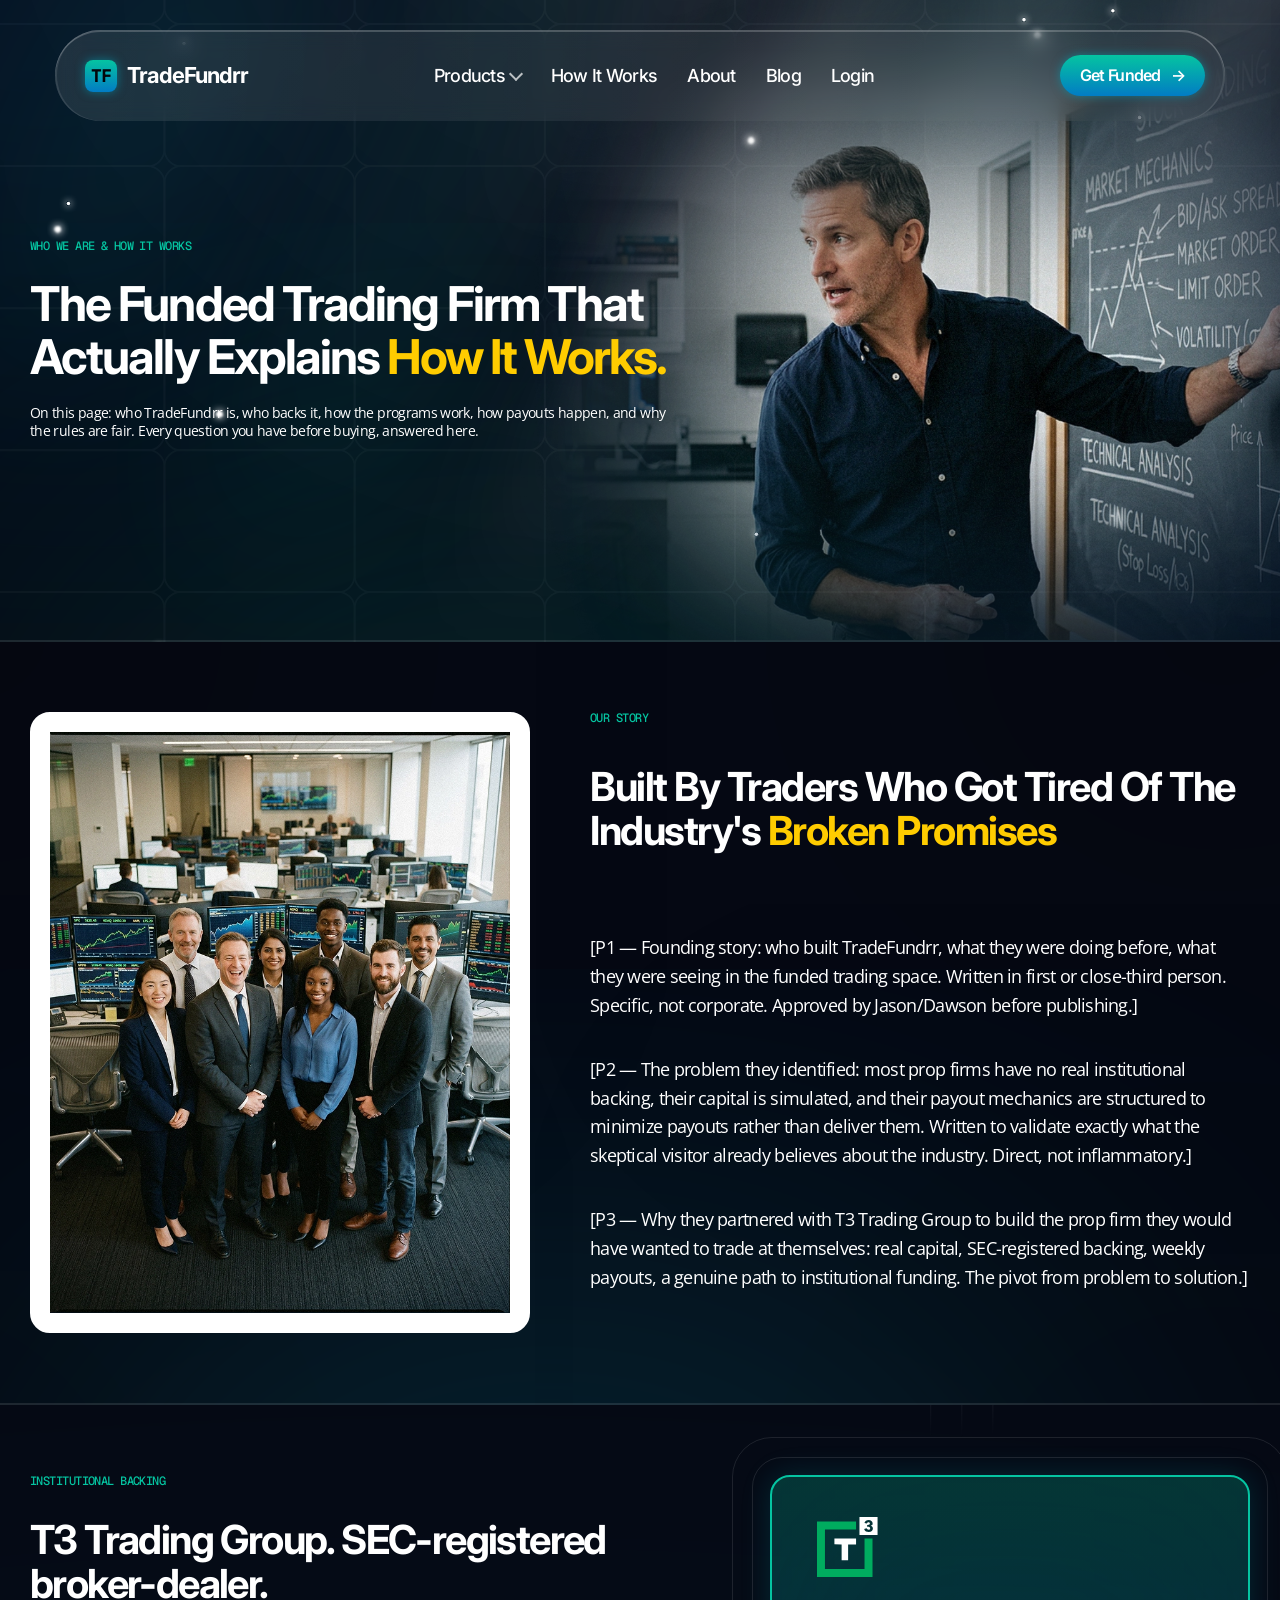
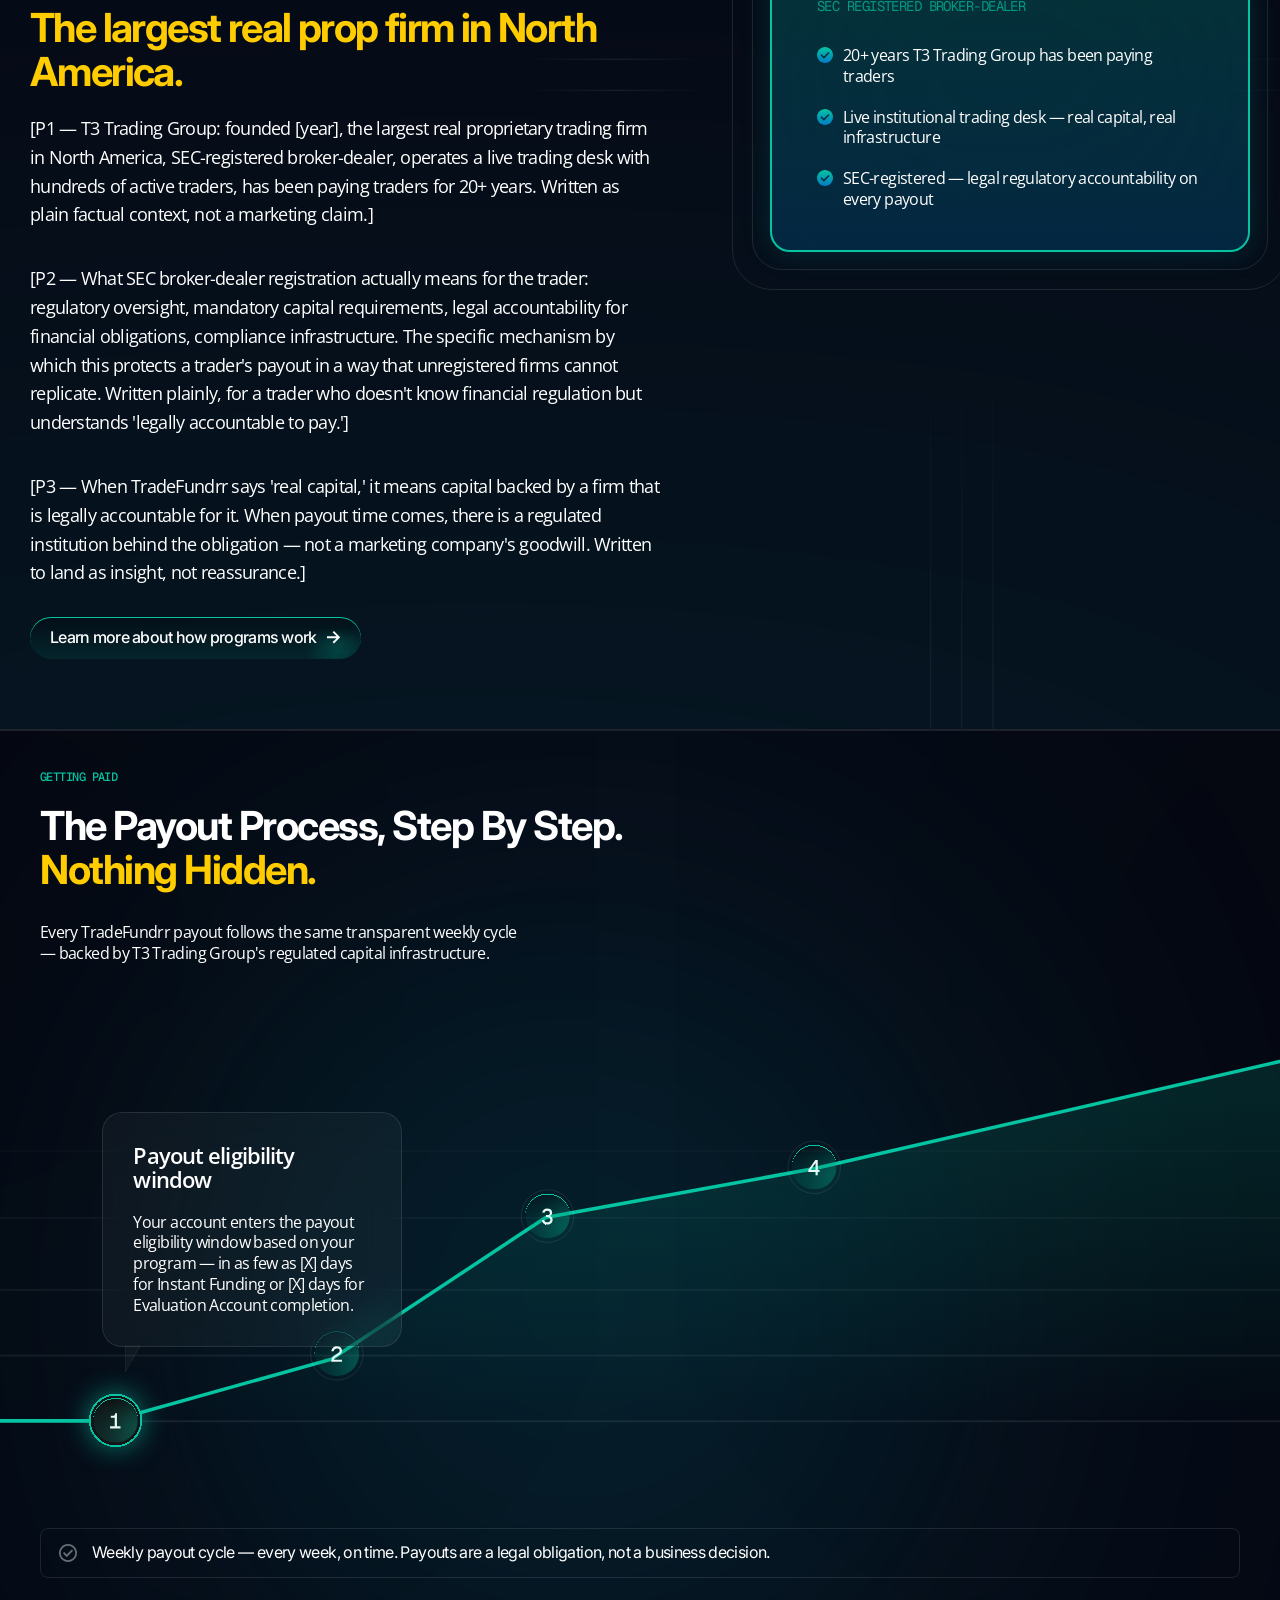
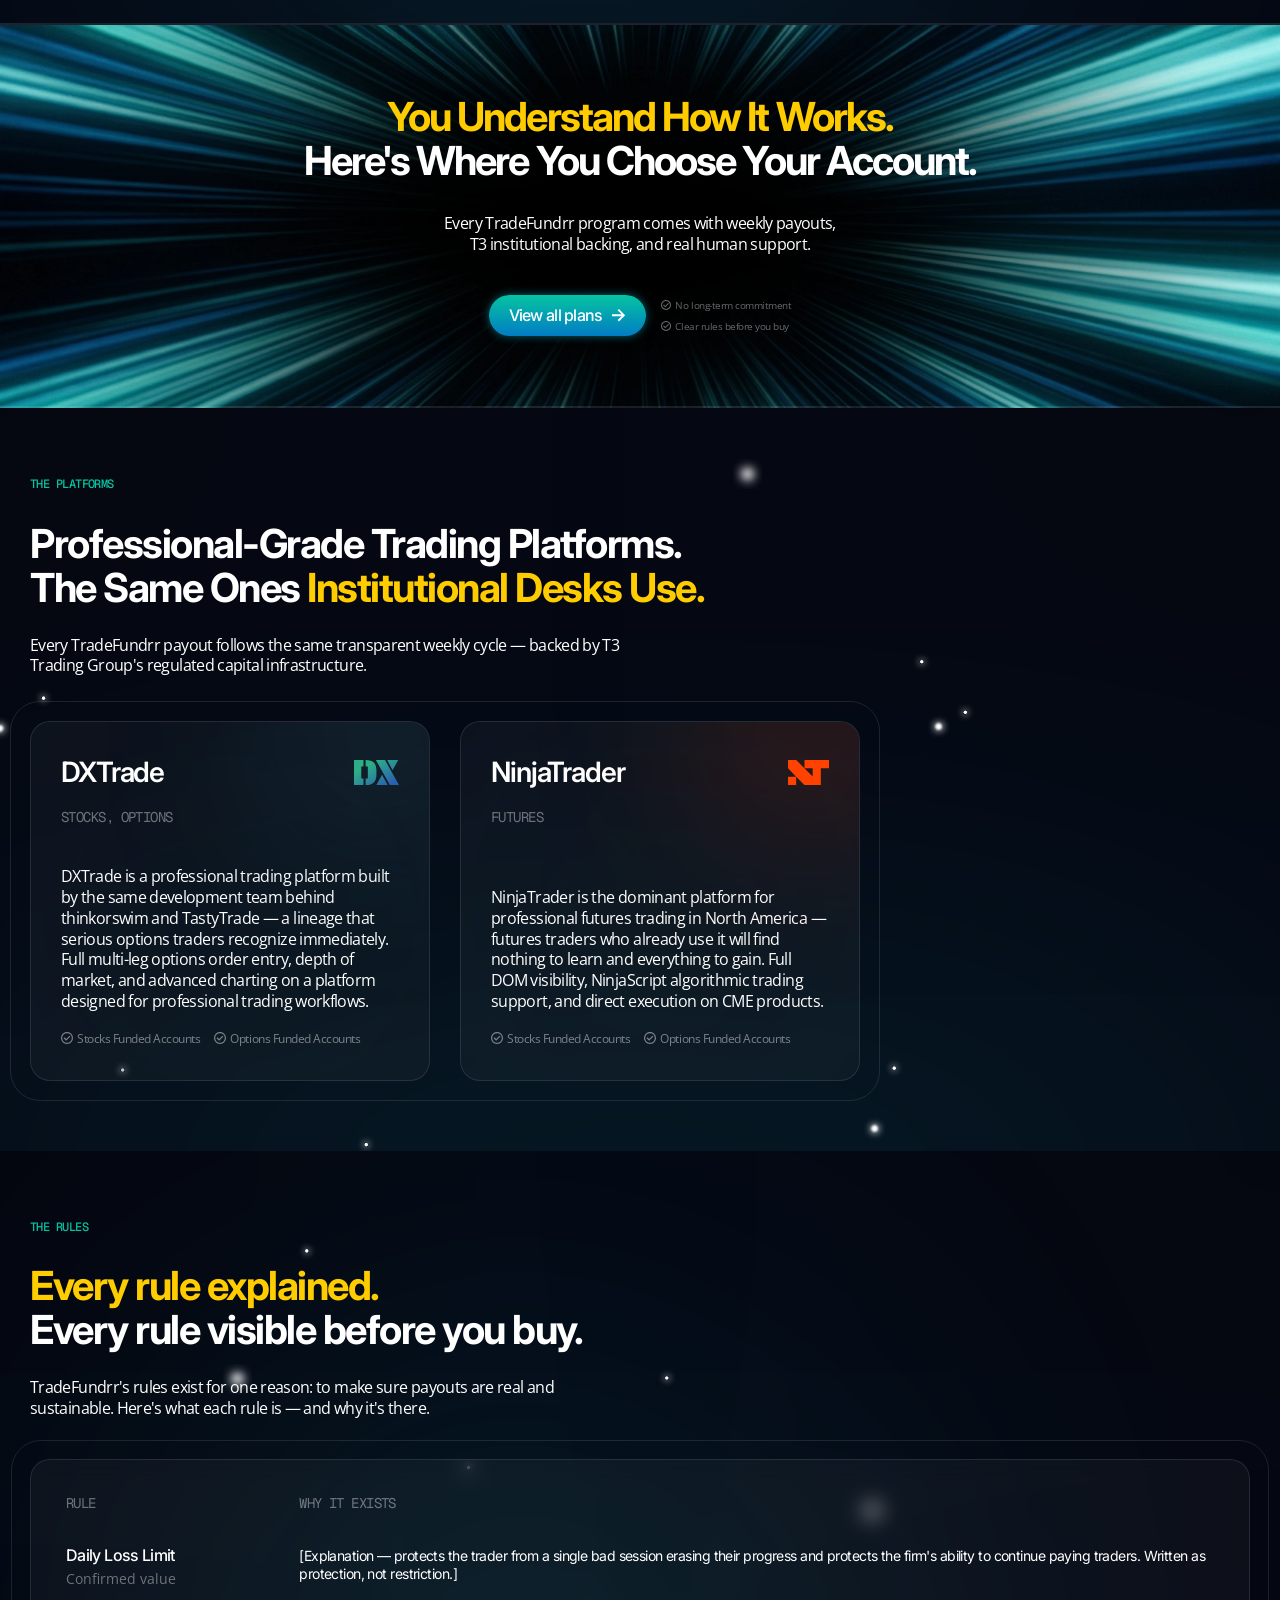
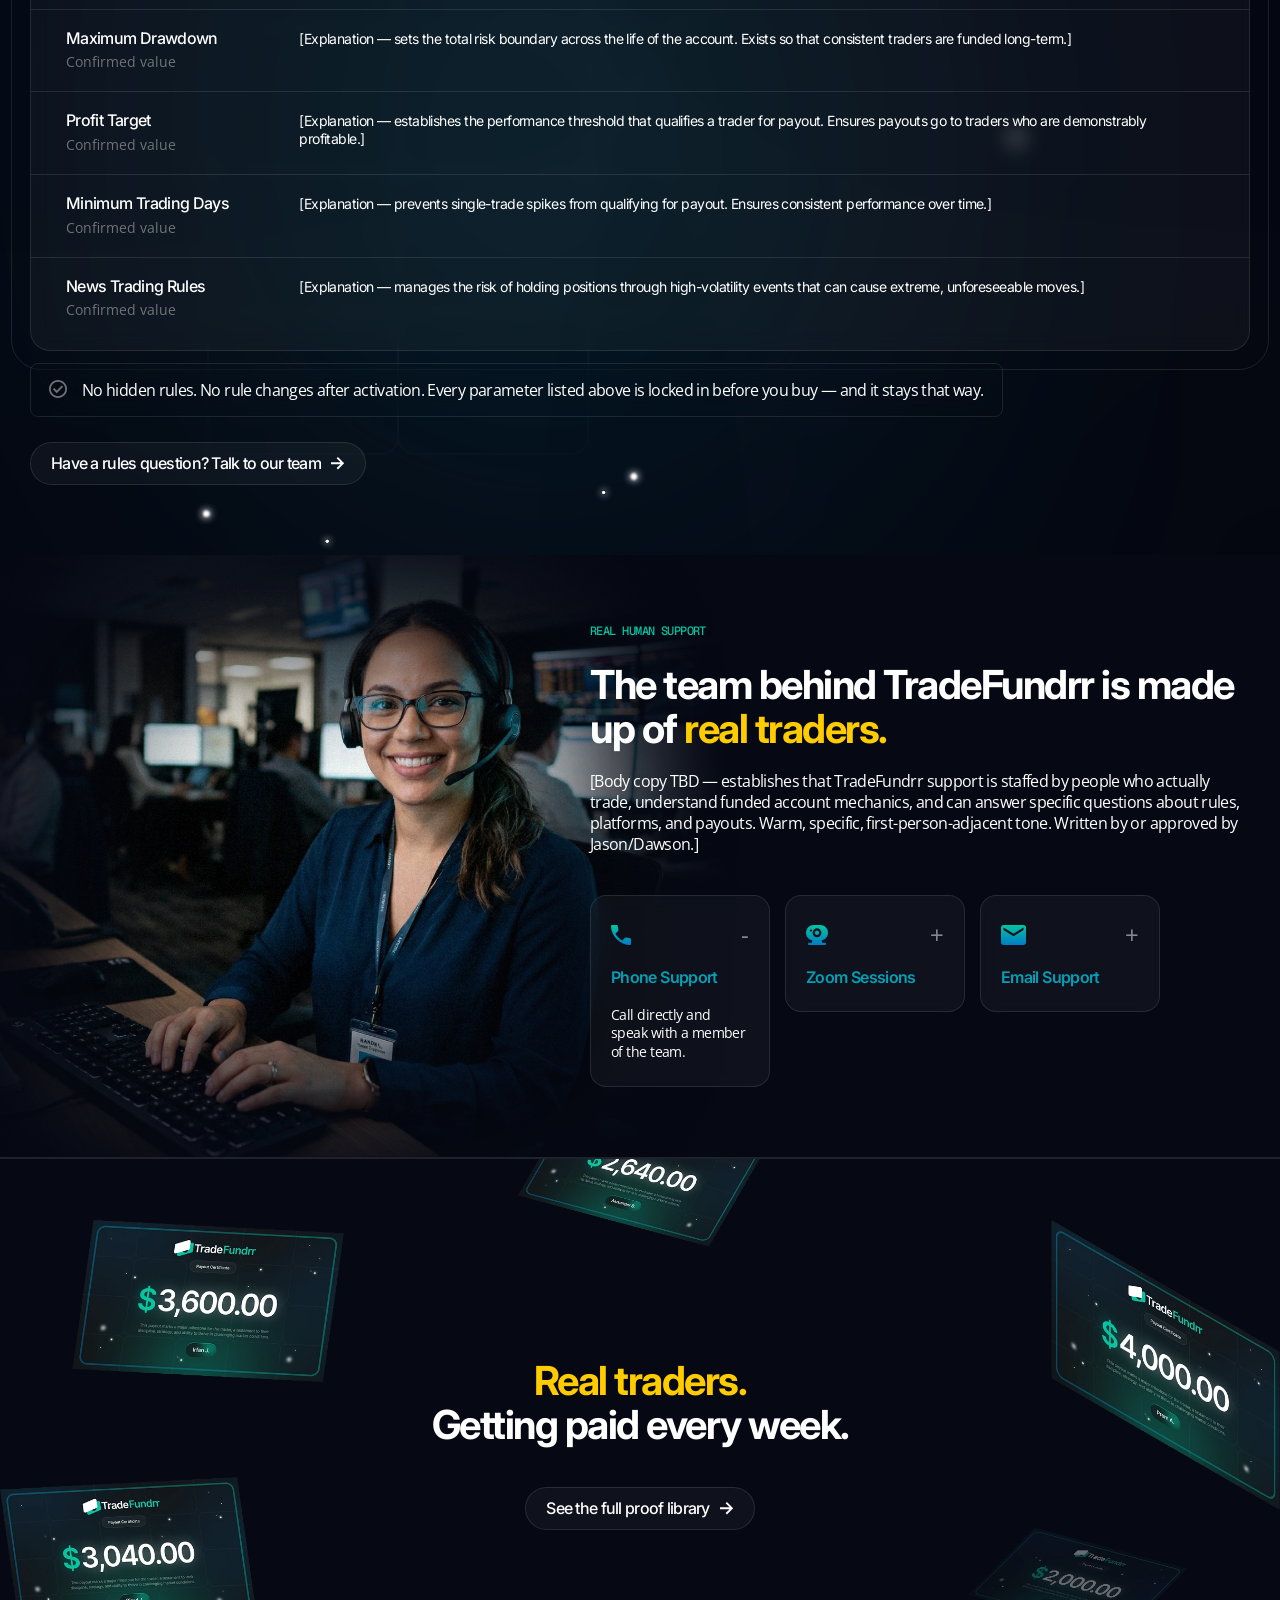
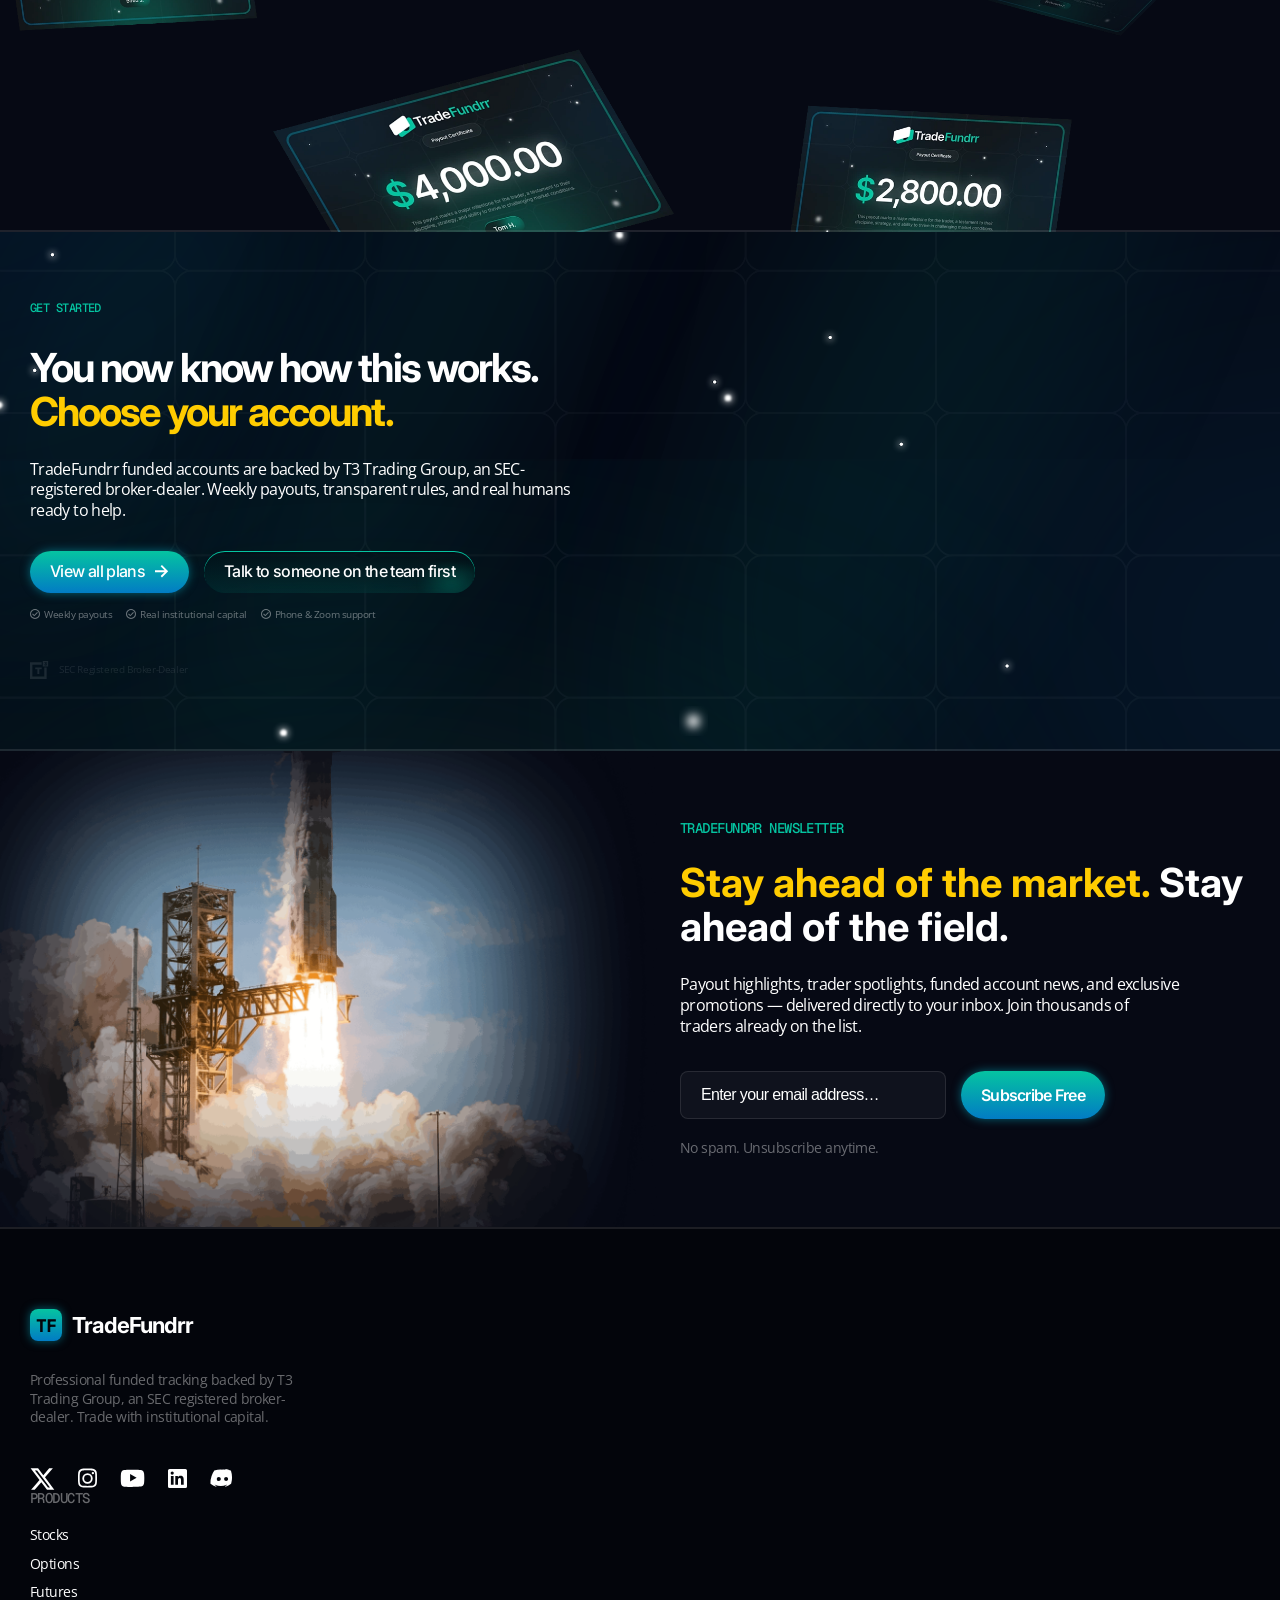
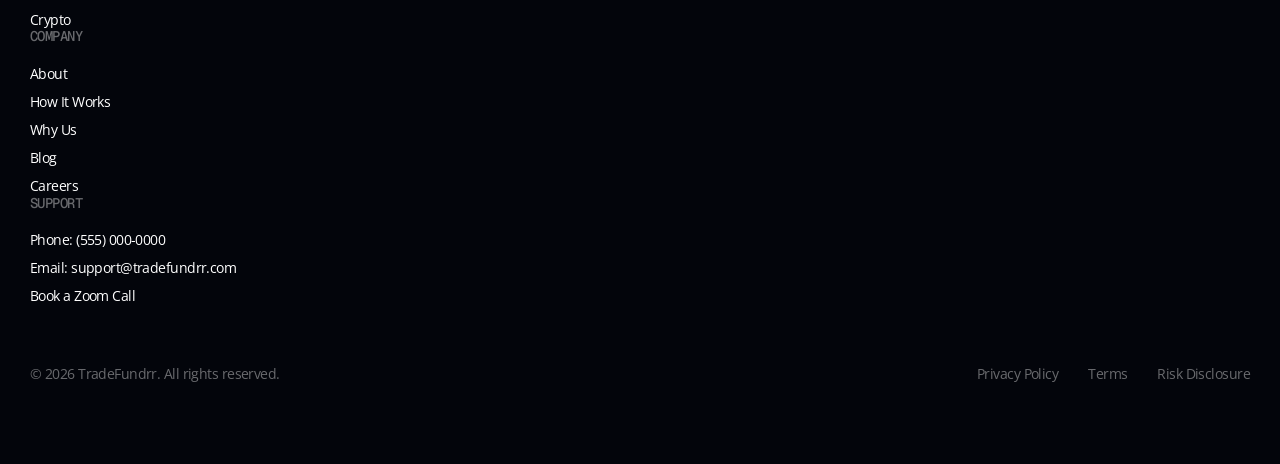
==== pages/about.html @ c5da19b0 "initial" ====
<!DOCTYPE html>
<html lang="en">
<head>
  <meta charset="UTF-8">
  <meta name="viewport" content="width=device-width, initial-scale=1.0">
  <title>About — TradeFundrr</title>
  <meta name="description" content="Built by traders who got tired of the industry's broken promises — backed by T3 Trading Group, an SEC-registered broker-dealer.">
  <link rel="preconnect" href="https://fonts.googleapis.com">
  <link rel="preconnect" href="https://fonts.gstatic.com" crossorigin>
  <link href="https://fonts.googleapis.com/css2?family=Inter:wght@400;500;600;700;800&family=Open+Sans:wght@400;500;600&family=Geist+Mono:wght@400;500;600&display=swap" rel="stylesheet">
  <link rel="stylesheet" href="../assets/css/main.css">
</head>
<body>

<header class="site-header">
  <nav class="navbar" aria-label="Primary">
    <a href="../index.html" class="navbar__logo" aria-label="TradeFundrr home">
      <span class="mark">TF</span>
      <span class="name">TradeFundrr</span>
    </a>
    <div class="navbar__nav">
      <span class="has-sub" tabindex="0" aria-haspopup="true">
        Products
        <span class="chev"></span>
        <div class="dropdown" role="menu">
          <a href="stocks.html" data-cat="stocks">
            <span class="thumb"></span>
            <span class="body">
              <span class="row"><span class="title">Stocks</span><span class="chev-r"></span></span>
              <span class="desc">Funded stock trading accounts with $25K+ in institutional capital</span>
            </span>
          </a>
          <a href="options.html" data-cat="options">
            <span class="thumb"></span>
            <span class="body">
              <span class="row"><span class="title">Options</span><span class="chev-r"></span></span>
              <span class="desc">Funded options accounts — multi-leg strategies, real institutional capital</span>
            </span>
          </a>
          <a href="pricing.html" data-cat="futures">
            <span class="thumb"></span>
            <span class="body">
              <span class="row"><span class="title">Futures</span><span class="chev-r"></span></span>
              <span class="desc">NinjaTrader-powered futures funded accounts from $39/mo</span>
            </span>
          </a>
          <a href="pricing.html" data-cat="crypto">
            <span class="thumb"></span>
            <span class="body">
              <span class="row"><span class="title">Crypto</span><span class="chev-r"></span></span>
              <span class="desc">Funded crypto trading — institutional backing, weekly payouts</span>
            </span>
          </a>
        </div>
      </span>
      <a href="../index.html#how-it-works">How It Works</a>
      <a href="about.html">About</a>
      <a href="#">Blog</a>
      <a href="#">Login</a>
    </div>
    <a href="pricing.html" class="btn btn--primary navbar__cta">Get Funded <span class="arrow">→</span></a>
  </nav>
</header>

<section class="hero secondary">
  <div class="container hero__inner">
    <div class="hero__text">
      <p class="eyebrow">who we are & how it works</p>
      <h1 class="hero__title">
        The Funded Trading Firm That <br> Actually Explains <span class="accent">How It Works.</span>
      </h1>
      <p class="hero__sub">
        On this page: who TradeFundrr is, who backs it, how the programs work, how payouts happen, and why the rules are fair. Every question you have before buying, answered here.
      </p>
    </div>

  </div>
  <img src="../assets/images/about-hero.webp" alt="about-hero" class="float-image">
</section>

<section class="story">
  <div class="bg-stars"></div>
  <div class="container">
    <div class="story__row">
      <div class="story__visual" aria-hidden="true">
        <img src="../assets/images/about-image.webp" alt="about-image">
      </div>
      <div>
        <p class="eyebrow">Our story</p>
        <h2 class="h2 story__title">
          Built By Traders Who Got Tired Of The Industry's <span class="accent">Broken Promises</span>
        </h2>
        <div class="story__copy">
          <p>[P1 — Founding story: who built TradeFundrr, what they were doing before, what they were seeing in the funded trading space. Written in first or close-third person. Specific, not corporate. Approved by Jason/Dawson before publishing.]</p>
          <p>[P2 — The problem they identified: most prop firms have no real institutional backing, their capital is simulated, and their payout mechanics are structured to minimize payouts rather than deliver them. Written to validate exactly what the skeptical visitor already believes about the industry. Direct, not inflammatory.]</p>
          <p>[P3 — Why they partnered with T3 Trading Group to build the prop firm they would have wanted to trade at themselves: real capital, SEC-registered backing, weekly payouts, a genuine path to institutional funding. The pivot from problem to solution.]</p>
        </div>
      </div>
    </div>
  </div>
</section>




<section class="institutional">
  <div class="container">
    <div class="institutional__row">
      <div>
        <p class="eyebrow">institutional backing</p>
        <h2 class="h2 institutional__title">
          T3 Trading Group.
          SEC-registered broker-dealer. <br>
          <span class="accent">
            The largest real prop firm
            in North America.
          </span>
        </h2>
        <div class="description">
          <p class="lead">
            [P1 — T3 Trading Group: founded [year], the largest real proprietary trading firm in North America, SEC-registered broker-dealer, operates a live trading desk with hundreds of active traders, has been paying traders for 20+ years. Written as plain factual context, not a marketing claim.]
          </p>
          <p class="lead">
            [P2 — What SEC broker-dealer registration actually means for the trader: regulatory oversight, mandatory capital requirements, legal accountability for financial obligations, compliance infrastructure. The specific mechanism by which this protects a trader's payout in a way that unregistered firms cannot replicate. Written plainly, for a trader who doesn't know financial regulation but understands 'legally accountable to pay.']
          </p>
          <p class="lead">
            [P3 — When TradeFundrr says 'real capital,' it means capital backed by a firm that is legally accountable for it. When payout time comes, there is a regulated institution behind the obligation — not a marketing company's goodwill. Written to land as insight, not reassurance.]
          </p>
        </div>
        <a href="pages/about.html" class="btn btn--glass smaller">Learn more about how programs work <span class="arrow"><img src="../assets/images/btn-arrow.svg" alt="btn-arrow"></span></a>
      </div>

      <div class="institutional__card">
        <img src="../assets/images/group-lines-2.svg" alt="group-lines">
        <span><img src="../assets/images/broker-deal.svg" alt="broker-image"></span>
        <div class="label">SEC Registered Broker-Dealer</div>
        <ul class="points">
          <li><span><img src="../assets/images/list-check.svg" alt="list-check"></span>20+ years T3 Trading Group has been paying traders</li>
          <li><span><img src="../assets/images/list-check.svg" alt="list-check"></span>Live institutional trading desk — real capital, real infrastructure</li>
          <li><span><img src="../assets/images/list-check.svg" alt="list-check"></span>SEC-registered — legal regulatory accountability on every payout</li>
        </ul>
      </div>
    </div>
  </div>
</section>



<!-- <section class="programs-section">
  <div class="container">
    <div>
      <p class="eyebrow">The programs</p>
      <h2 class="h2">
        Three paths to funded trading. <br>
        <span>Each one <span class="accent">explained in full.</span></span>
      </h2>
      <p class="lead">
        Choose the program that fits your trading style. Every step, every rule, and every payout detail is on this page — nothing is hidden behind a purchase.
      </p>
    </div>

    <div class="programs-tabs" data-programs>
      <div class="programs-tabs__nav" role="tablist">
        <button data-tab="instant" class="is-active" role="tab" aria-selected="true">Instant Funding</button>
        <button data-tab="evaluation" role="tab">Evaluation Account</button>
        <button data-tab="live" role="tab">Path to Live Funding</button>
      </div>

      <div class="programs-tabs__panel" data-panel="instant">
        <p class="lead">Instant Funding gives you immediate access to a funded trading account — no evaluation required. From the moment you activate your account, you're trading real institutional capital.</p>

        <div class="steps">
          <div class="col-rail">
            <div class="step-num is-active">1</div>
            <div class="step-num">2</div>
            <div class="step-num">3</div>
          </div>
          <div class="col-body">
            <div class="step">
              <h4>Purchase &amp; Activate</h4>
              <p>Select your Instant Funding account size. Your funded account is activated immediately — you can begin trading on your chosen platform within hours of purchase.</p>
            </div>
            <div class="step">
              <h4 class="is-muted">Trade Within the Rules</h4>
              <p>Trade your strategy within the published Instant Funding rules. Daily loss limit, max drawdown, and trading windows are printed before you sign up — and unchanged after.</p>
            </div>
            <div class="step">
              <h4 class="is-muted">Request Your Payout</h4>
              <p>Eligible accounts request payouts in the trader portal — settled every Friday on the 80/20 split you onboarded with.</p>
            </div>
          </div>
        </div>

        <div class="key-rules">
          <p class="label">Key rules — instant funding</p>
          <ul>
            <li>Daily loss limit and max drawdown printed before signup</li>
            <li>News-trading window rules disclosed and identical for every account</li>
            <li>Profit split locked at 80/20 — no tier escalation</li>
          </ul>
        </div>

        <div class="actions">
          <a href="pricing.html" class="btn btn--primary">See Instant Funding Programs <span class="arrow">→</span></a>
          <span class="pill"><span class="ic"></span>Eligible for payout in as few as 5 days</span>
        </div>
      </div>

      <div class="programs-tabs__panel is-hidden" data-panel="evaluation">
        <p class="lead">The Evaluation Account is the lowest-cost path into a real funded account. Hit a published profit target inside the documented rules, then convert directly to a live institutional account.</p>

        <div class="steps">
          <div class="col-rail">
            <div class="step-num is-active">1</div>
            <div class="step-num">2</div>
            <div class="step-num">3</div>
          </div>
          <div class="col-body">
            <div class="step">
              <h4>Purchase the Evaluation</h4>
              <p>Select your Evaluation account size. Lowest entry cost across our programs — published rules, documented profit target.</p>
            </div>
            <div class="step">
              <h4 class="is-muted">Hit the profit target</h4>
              <p>Trade within the published rules until you reach the documented profit target. Most traders clear in 7–14 days.</p>
            </div>
            <div class="step">
              <h4 class="is-muted">Convert to live funding</h4>
              <p>Once you clear, the account converts to a live institutional account on the same 80/20 weekly-payout structure as Instant Funding.</p>
            </div>
          </div>
        </div>

        <div class="key-rules">
          <p class="label">Key rules — evaluation</p>
          <ul>
            <li>Documented profit target and time window — published before signup</li>
            <li>Daily loss limit and max drawdown identical to live funding</li>
            <li>Discounted retest if you don't clear on the first attempt</li>
          </ul>
        </div>

        <div class="actions">
          <a href="pricing.html" class="btn btn--primary">See Evaluation Programs <span class="arrow">→</span></a>
          <span class="pill"><span class="ic"></span>Most traders clear in 7–14 days</span>
        </div>
      </div>

      <div class="programs-tabs__panel is-hidden" data-panel="live">
        <p class="lead">Consistent performers across Instant Funding and Evaluation programs are reviewed for the path to live T3 Trading Group capital — scalable to $1M+ in real institutional buying power.</p>

        <div class="steps">
          <div class="col-rail">
            <div class="step-num is-active">1</div>
            <div class="step-num">2</div>
            <div class="step-num">3</div>
          </div>
          <div class="col-body">
            <div class="step">
              <h4>Build a track record</h4>
              <p>Trade an Instant Funding or Evaluation account through several payout cycles to establish documented performance.</p>
            </div>
            <div class="step">
              <h4 class="is-muted">Get reviewed for Pro / Elite</h4>
              <p>Consistent traders are invited to apply for Pro Trader (85/15) and Elite (90/10) tiers with raised buying power.</p>
            </div>
            <div class="step">
              <h4 class="is-muted">Scale to $1M+ in live capital</h4>
              <p>Top performers route directly to T3 Trading Group's live institutional desk with scaled position size and direct desk routing.</p>
            </div>
          </div>
        </div>

        <div class="key-rules">
          <p class="label">Key rules — path to live</p>
          <ul>
            <li>Track record reviewed against documented criteria — not at firm discretion</li>
            <li>Tier upgrades raise the split, never reduce it</li>
            <li>Scaling rules published; no surprise demotion of buying power</li>
          </ul>
        </div>

        <div class="actions">
          <a href="pricing.html" class="btn btn--primary">See all programs <span class="arrow">→</span></a>
          <span class="pill"><span class="ic"></span>Direct desk routing on Pro &amp; Elite</span>
        </div>
      </div>
    </div>
  </div>
</section> -->



<section class="how-it-works complex" id="how-it-works">
  <div class="what-box">
    <p>Payout eligibility window</p>
    <span>Your account enters the payout eligibility window based on your program — in as few as [X] days for Instant Funding or [X] days for Evaluation Account completion.</span>
  </div>
  <div class="container">
    <div class="how-it-works__head">
      <p class="eyebrow">getting paid</p>
      <h2 class="how-it-works__title h2">The payout process, step by step. <br> <span class="accent">Nothing hidden.</span></h2>
      <span>Every TradeFundrr payout follows the same transparent weekly cycle — backed by T3 Trading Group's regulated capital infrastructure.</span>
    </div>

    <div class="weekly">
      <span><img src="../assets/images/grey-check.svg" alt="grey-check"></span>
      <p>Weekly payout cycle — every week, on time. Payouts are a legal obligation, not a business decision.</p>
    </div>
  </div>
  <img src="../assets/images/getting-paid.svg" alt="payout-back">
</section>


<section class="cta-block middle rays longer" style="background:url('../assets/images/back-rays.webp')">
  <div class="container">
    <div class="cta-block__inner">
      <h2 class="cta-block__title">
        <span class="accent">You understand how it works.<br></span>
        <span>Here's where you choose your account.</span>
      </h2>
      <p class="cta-block__sub">
        Every TradeFundrr program comes with weekly payouts, <br>
        T3 institutional backing, and real human support.
      </p>
      <div class="btn-row">
        <a href="pages/pricing.html" class="btn btn--primary">View all plans <span class="arrow"><img src="../assets/images/btn-arrow.svg" alt="btn-arrow"></span></a>
        <div class="tick-row">
          <span class="tick"><span><img src="../assets/images/list-mark.svg" alt="list-mark"></span> No long-term commitment</span>
          <span class="tick"><span><img src="../assets/images/list-mark.svg" alt="list-mark"></span> Clear rules before you buy</span>
        </div>
      </div>
      
    </div>
  </div>
</section>



<section class="platforms">
  <div class="container">
    <p class="eyebrow">the platforms</p>
    <h2 class="h2">Professional-grade trading platforms. <br>
    The same ones <span class="accent">Institutional desks use.</span></h2>
    <p class="lead">Every TradeFundrr payout follows the same transparent weekly cycle — backed by T3 Trading Group's regulated capital infrastructure.</p>
    <div class="double__box">
      <div class="box">
        <img src="../assets/images/card-layer-1.svg" alt="card-layer-1">
        <div class="top">
          <p>DXTrade</p>
          <span><img src="../assets/images/l-1.svg" alt="l-1"></span>
        </div>
        <div class="sub">
          <span>stocks, options</span>
        </div>
        <div class="desc">
          <p>DXTrade is a professional trading platform built by the same development team behind thinkorswim and TastyTrade — a lineage that serious options traders recognize immediately. Full multi-leg options order entry, depth of market, and advanced charting on a platform designed for professional trading workflows.</p>
          <ul>
            <li><span><img src="../assets/images/grey-check.svg" alt="grey-check"></span> Stocks Funded Accounts</li>
            <li><span><img src="../assets/images/grey-check.svg" alt="grey-check"></span> Options Funded Accounts</li>
          </ul>
        </div>
      </div>

      <div class="box">
        <img src="../assets/images/card-layer-2.svg" alt="card-layer-1">
        <div class="top">
          <p>NinjaTrader</p>
          <span><img src="../assets/images/l-2.svg" alt="l-1"></span>
        </div>
        <div class="sub">
          <span>futures</span>
        </div>
        <div class="desc">
          <p>NinjaTrader is the dominant platform for professional futures trading in North America — futures traders who already use it will find nothing to learn and everything to gain. Full DOM visibility, NinjaScript algorithmic trading support, and direct execution on CME products.</p>
          <ul>
            <li><span><img src="../assets/images/grey-check.svg" alt="grey-check"></span> Stocks Funded Accounts</li>
            <li><span><img src="../assets/images/grey-check.svg" alt="grey-check"></span> Options Funded Accounts</li>
          </ul>
        </div>
      </div>
    </div>
  </div>
</section>



<section class="rules">
  <div class="container">
    <p class="eyebrow">The rules</p>
    <h2 class="h2"><span class="accent">Every rule explained.</span> <br>
    Every rule visible before you buy.</h2>
    <p class="lead">TradeFundrr's rules exist for one reason: to make sure payouts are real and <br> sustainable. Here's what each rule is — and why it's there.</p>
    <div class="rules__box">
      <table>
        <tr>
          <th>rule</th>
          <th>why it exists</th>
        </tr>
        <tr>
          <td>
            <span>Daily Loss Limit</span>
            <p class="smaller">Confirmed value</p>
          </td>
          <td>
            <p class="desc">[Explanation — protects the trader from a single bad session erasing their progress and protects the firm's ability to continue paying traders. Written as protection, not restriction.]</p>
          </td>
        </tr>


        <tr>
          <td>
            <span>Maximum Drawdown</span>
            <p class="smaller">Confirmed value</p>
          </td>
          <td>
            <p class="desc">[Explanation — sets the total risk boundary across the life of the account. Exists so that consistent traders are funded long-term.]</p>
          </td>
        </tr>


        <tr>
          <td>
            <span>Profit Target</span>
            <p class="smaller">Confirmed value</p>
          </td>
          <td>
            <p class="desc">[Explanation — establishes the performance threshold that qualifies a trader for payout. Ensures payouts go to traders who are demonstrably profitable.]</p>
          </td>
        </tr>


        <tr>
          <td>
            <span>Minimum Trading Days</span>
            <p class="smaller">Confirmed value</p>
          </td>
          <td>
            <p class="desc">[Explanation — prevents single-trade spikes from qualifying for payout. Ensures consistent performance over time.]</p>
          </td>
        </tr>

        <tr>
          <td>
            <span>News Trading Rules</span>
            <p class="smaller">Confirmed value</p>
          </td>
          <td>
            <p class="desc">[Explanation — manages the risk of holding positions through high-volatility events that can cause extreme, unforeseeable moves.]</p>
          </td>
        </tr>
      </table>
    </div>
    <div class="hidden__rules">
      <span><img src="../assets/images/grey-check.svg" alt="grey-check"></span>
      <p>No hidden rules. No rule changes after activation. Every parameter listed above is locked in before you buy — and it stays that way.</p>
    </div>
    <a href="why-us.html" class="btn">Have a rules question? Talk to our team <span class="arrow"><img src="../assets/images/btn-arrow.svg" alt="btn-arrow"></span></a>
  </div>
</section>

<section class="real-support longer">
  <div class="container">
    <div class="real-support__inner">
      <div class="small-support-media">
        <img src="../assets/images/human-support.webp" alt="human-support">
      </div>
      <div>
        <div class="real-support__head">
          <p class="eyebrow">Real human support</p>
          <h2 class="h2">
            The team behind TradeFundrr
            is made up of <span class="accent">real traders.</span>
          </h2>
          <p class="lead">
            [Body copy TBD — establishes that TradeFundrr support is staffed by people who actually trade, understand funded account mechanics, and can answer specific questions about rules, platforms, and payouts. Warm, specific, first-person-adjacent tone. Written by or approved by Jason/Dawson.]
          </p>
        </div>
        <div class="real-support__cards">
          <div class="card opened">
            <div class="icon">
              <span><img src="../assets/images/ic-1.svg" alt="ic-1"></span>
              <span class="symbol">-</span>
            </div>
            <h4>Phone Support</h4>
            <p>Call directly and speak with a member of the team.</p>
          </div>
          <div class="card">
            <div class="icon">
              <span><img src="../assets/images/ic-2.svg" alt="ic-1"></span>
              <span class="symbol">+</span>
            </div>
            <h4>Zoom Sessions</h4>
            <p >Book a 30-min call with a real trader — get answers in plain language.</p>
          </div>
          <div class="card">
            <div class="icon">
              <span><img src="../assets/images/ic-3.svg" alt="ic-1"></span>
              <span class="symbol">+</span>
            </div>
            <h4>Email Support</h4>
            <p >Replied to by humans, not auto-responders. Same day on weekdays.</p>
          </div>
        </div>
      </div>
    </div>
  </div>
</section>

<section class="numbers center">
  <div class="container">
      <h2 class="h2">
        <span style="color:#fc0;display:block">Real traders.</span>
        Getting paid every week.
      </h2>
      <a href="why-us.html" class="btn">See the full proof library <span class="arrow"><img src="../assets/images/btn-arrow.svg" alt="btn-arrow"></span></a>
  </div>
</section>

<section class="get-started cta-block">
  <div class="container">
    <div class="cta-block__inner">
      <p class="eyebrow">get started</p>
      <h2 class="cta-block__title">
        <span>You now know how this works.</span>
        <span class="accent">Choose your account.</span>
      </h2>
      <p class="cta-block__sub">
        TradeFundrr funded accounts are backed by T3 Trading Group, an SEC-registered broker-dealer. Weekly payouts, transparent rules, and real humans ready to help.
      </p>
      <div class="btn-row">
        <a href="pages/pricing.html" class="btn btn--primary">View all plans <span class="arrow"><img src="../assets/images/btn-arrow.svg" alt="btn-arrow"></span></a>
        <a href="#" class="btn btn--glass">Talk to someone on the team first</a>
      </div>
      <div class="tick-row">
        <span class="tick"><span><img src="../assets/images/list-mark.svg" alt="list-mark"></span>Weekly payouts</span>
        <span class="tick"><span><img src="../assets/images/list-mark.svg" alt="list-mark"></span>Real institutional capital</span>
        <span class="tick"><span><img src="../assets/images/list-mark.svg" alt="list-mark"></span>Phone &amp; Zoom support</span>
      </div>
      <div class="broker-desc">
        <p><span><img src="../assets/images/broker-image.svg" alt="broker-image"></span>SEC Registered Broker-Dealer</p>
      </div>
    </div>
  </div>
</section>


<div class="newsletter__wrapper">
  <img src="../assets/images/rocket-image.png" alt="rocket-image">
  <div class="container">
    <div class="outer__newsletter">
      <span>tradefundrr newsletter</span>
      <h2><span>Stay ahead of the market.</span> Stay ahead of the field.</h2>
      <p>Payout highlights, trader spotlights, funded account news, and exclusive promotions — delivered directly to your inbox. Join thousands of traders already on the list.</p>
      <form action="">
        <div class="group__input">
          <input type="text" placeholder="Enter your email address…">
        </div>
        <button type="submit" class="btn btn--primary">Subscribe Free</button>
      </form>
      <div class="after">
        <span>No spam. Unsubscribe anytime.</span>
      </div>
    </div>
  </div>
</div>

<footer class="site-footer">
  <div class="container">
    <div class="site-footer__top">
      <div class="site-footer__brand">
        <a href="../index.html" class="navbar__logo" aria-label="TradeFundrr">
          <span class="mark">TF</span>
          <span class="name">TradeFundrr</span>
        </a>
        <p>Professional funded tracking backed by T3 Trading Group, an SEC registered broker-dealer. Trade with institutional capital.</p>
        <div class="socials">
        <a href="#" aria-label="X / Twitter"><svg viewBox="0 0 25 25" fill="currentColor"><path d="M19.3 2.3h3.6l-7.9 9 9.3 12.4h-7.3l-5.7-7.5-6.6 7.5H1.1l8.4-9.6L.6 2.3h7.5l5.2 6.9 5.9-6.9zm-1.3 19.2h2L7.1 4.4H4.9L18 21.5z"/></svg></a>
        <a href="#" aria-label="Instagram"><svg viewBox="0 0 25 25" fill="currentColor"><path d="M12.5 2.5c2.7 0 3 0 4.1.1 1 0 1.7.2 2.3.4.6.2 1.1.5 1.6 1 .5.5.8 1 1 1.6.2.6.4 1.3.4 2.3.1 1.1.1 1.4.1 4.1s0 3-.1 4.1c0 1-.2 1.7-.4 2.3-.2.6-.5 1.1-1 1.6-.5.5-1 .8-1.6 1-.6.2-1.3.4-2.3.4-1.1.1-1.4.1-4.1.1s-3 0-4.1-.1c-1 0-1.7-.2-2.3-.4-.6-.2-1.1-.5-1.6-1-.5-.5-.8-1-1-1.6-.2-.6-.4-1.3-.4-2.3-.1-1.1-.1-1.4-.1-4.1s0-3 .1-4.1c0-1 .2-1.7.4-2.3.2-.6.5-1.1 1-1.6.5-.5 1-.8 1.6-1 .6-.2 1.3-.4 2.3-.4 1.1-.1 1.4-.1 4.1-.1zm0 1.8c-2.6 0-2.9 0-3.9.1-.9 0-1.4.2-1.8.3-.4.2-.7.4-1 .7-.3.3-.5.6-.7 1-.1.4-.3.9-.3 1.8-.1 1-.1 1.3-.1 3.9s0 2.9.1 3.9c0 .9.2 1.4.3 1.8.2.4.4.7.7 1 .3.3.6.5 1 .7.4.1.9.3 1.8.3 1 .1 1.3.1 3.9.1s2.9 0 3.9-.1c.9 0 1.4-.2 1.8-.3.4-.2.7-.4 1-.7.3-.3.5-.6.7-1 .1-.4.3-.9.3-1.8.1-1 .1-1.3.1-3.9s0-2.9-.1-3.9c0-.9-.2-1.4-.3-1.8-.2-.4-.4-.7-.7-1-.3-.3-.6-.5-1-.7-.4-.1-.9-.3-1.8-.3-1-.1-1.3-.1-3.9-.1zm0 3a5.2 5.2 0 1 1 0 10.4 5.2 5.2 0 0 1 0-10.4zm0 8.6a3.4 3.4 0 1 0 0-6.8 3.4 3.4 0 0 0 0 6.8zm6.6-8.8a1.2 1.2 0 1 1-2.4 0 1.2 1.2 0 0 1 2.4 0z"/></svg></a>
        <a href="#" aria-label="YouTube"><svg viewBox="0 0 25 25" fill="currentColor"><path d="M24 7.4s-.2-1.7-1-2.4c-.9-.9-1.9-1-2.3-1.1-3.3-.2-8.2-.2-8.2-.2s-4.9 0-8.2.2c-.5.1-1.4.2-2.3 1.1-.7.7-1 2.4-1 2.4s-.2 2-.2 4v1.9c0 2 .2 4 .2 4s.2 1.7 1 2.4c.9.9 2.1.9 2.6 1 1.9.2 8 .2 8 .2s4.9 0 8.2-.3c.4-.1 1.4-.2 2.3-1.1.7-.7 1-2.4 1-2.4s.2-2 .2-4v-1.9c0-1.9-.2-3.8-.2-3.8zm-13.9 8.1V8l6.5 3.7-6.5 3.8z"/></svg></a>
        <a href="#" aria-label="LinkedIn"><svg viewBox="0 0 25 25" fill="currentColor"><path d="M20.4 3H4.6A1.6 1.6 0 0 0 3 4.6v15.8A1.6 1.6 0 0 0 4.6 22h15.8a1.6 1.6 0 0 0 1.6-1.6V4.6A1.6 1.6 0 0 0 20.4 3zM8.6 18.7H5.9V9.9h2.7v8.8zM7.2 8.7a1.6 1.6 0 1 1 0-3.2 1.6 1.6 0 0 1 0 3.2zm11.5 10H16v-4.3c0-1 0-2.3-1.4-2.3-1.4 0-1.6 1.1-1.6 2.3v4.3h-2.7V9.9h2.6v1.2c.4-.7 1.2-1.4 2.6-1.4 2.7 0 3.2 1.8 3.2 4.1v4.9z"/></svg></a>
        <a href="#" aria-label="Discord"><svg viewBox="0 0 25 25" fill="currentColor"><path d="M20.3 4.5A19.8 19.8 0 0 0 15.5 3l-.2.4a17.6 17.6 0 0 1 4.4 1.4 16 16 0 0 0-12.4 0A17.6 17.6 0 0 1 11.7 3.4 19.8 19.8 0 0 0 4.3 4.5 22 22 0 0 0 .5 17.7a19 19 0 0 0 5.6 3l.4-.6a13 13 0 0 1-2-1l.5-.4a13.4 13.4 0 0 0 11.6 0l.5.4a13 13 0 0 1-2 1l.4.6a19 19 0 0 0 5.6-3 22 22 0 0 0-.2-13.2zM8.7 15.1A2 2 0 0 1 6.8 13c0-1.2.8-2 2-2s2 .9 2 2-.9 2-2 2zm7.4 0a2 2 0 0 1-2-2c0-1.2.9-2 2-2s2 .9 2 2-.9 2-2 2z"/></svg></a>
        </div>
      </div>
      <div class="site-footer__col">
        <h5>Products</h5>
        <ul>
          <li><a href="stocks.html">Stocks</a></li>
          <li><a href="options.html">Options</a></li>
          <li><a href="pricing.html">Futures</a></li>
          <li><a href="pricing.html">Crypto</a></li>
        </ul>
      </div>
      <div class="site-footer__col">
        <h5>Company</h5>
        <ul>
          <li><a href="about.html">About</a></li>
          <li><a href="../index.html#how-it-works">How It Works</a></li>
          <li><a href="why-us.html">Why Us</a></li>
          <li><a href="#">Blog</a></li>
          <li><a href="#">Careers</a></li>
        </ul>
      </div>
      <div class="site-footer__col">
        <h5>Support</h5>
        <ul>
          <li><a href="tel:+15550000000">Phone: (555) 000-0000</a></li>
          <li><a href="mailto:support@tradefundrr.com">Email: support@tradefundrr.com</a></li>
          <li><a href="#">Book a Zoom Call</a></li>
        </ul>
      </div>
    </div>
    <div class="site-footer__bottom">
      <span>© 2026 TradeFundrr. All rights reserved.</span>
      <div class="links">
        <a href="#">Privacy Policy</a>
        <a href="#">Terms</a>
        <a href="#">Risk Disclosure</a>
      </div>
    </div>
  </div>
</footer>

<script src="../js/main.js" defer></script>
</body>
</html>
---- assets/css/main.css ----
﻿*,
*::before,
*::after {
    box-sizing: border-box;
}
* {
    margin: 0;
    padding: 0;
}
html {
    -webkit-text-size-adjust: 100%;
}
html,
body {
    height: 100%;
}
body {
    font-family: "Open Sans", system-ui, sans-serif;
    font-size: 16px;
    line-height: 1.3;
    color: #fff;
    background: #060914;
    -webkit-font-smoothing: antialiased;
    text-rendering: optimizeLegibility;
    overflow-x: hidden;
}
img,
svg,
video {
    display: block;
    max-width: 100%;
}
img {
    height: auto;
}
a {
    color: inherit;
    text-decoration: none;
}
button {
    font: inherit;
    color: inherit;
    background: none;
    border: 0;
    cursor: pointer;
}
ul,
ol {
    list-style: none;
}
h1,
h2,
h3,
h4,
h5,
h6 {
    font-family: "Inter", system-ui, sans-serif;
    font-weight: 700;
    line-height: 1.1;
    color: #fff;
}
::selection {
    background: #05c4a1;
    color: #000;
}
.eyebrow {
    font-family: "Geist Mono", "IBM Plex Mono", ui-monospace, monospace;
    font-weight: 500;
    font-size: 14px;
    letter-spacing: -0.56px;
    text-transform: uppercase;
    color: #05c4a1;
    line-height: 1.1;
}
.h1 {
    font-family: "Inter", system-ui, sans-serif;
    font-weight: 700;
    font-size: 70px;
    letter-spacing: -2.8px;
    line-height: 1.1;
}
.h1 .accent {
    color: #fc0;
}
.h2 {
    font-size: 48px;
    letter-spacing: -1.5px;
    line-height: 1.1;
    font-weight: 700;
}
.h3 {
    font-size: 36px;
    letter-spacing: -1px;
    line-height: 1.1;
    font-weight: 700;
}
.h4 {
    font-size: 28px;
    line-height: 1.1;
    font-weight: 700;
}
.h5 {
    font-size: 22px;
    line-height: 1.2;
    font-weight: 600;
}
.lead {
    font-size: 16px;
    color: hsla(0, 0%, 100%, 0.72);
    line-height: 1.3;
}
.muted {
    color: hsla(0, 0%, 100%, 0.5);
}
.mono {
    font-family: "Geist Mono", "IBM Plex Mono", ui-monospace, monospace;
}
.container {
    width: min(100% - 60px, 1240px);
    margin-inline: auto;
}
.section {
    position: relative;
    padding-block: 100px;
}
.section--lg {
    padding-block: 140px;
}
.section--sm {
    padding-block: 60px;
}
.section__head {
    max-width: 830px;
    margin-bottom: 55px;
}
.section__head .eyebrow + .h2 {
    margin-top: 18px;
}
.section__head .h2 + p {
    margin-top: 18px;
    max-width: 720px;
}
.grid {
    display: grid;
    gap: 30px;
}
.grid--2 {
    grid-template-columns: repeat(2, 1fr);
}
.grid--3 {
    grid-template-columns: repeat(3, 1fr);
}
.grid--4 {
    grid-template-columns: repeat(4, 1fr);
}
.grid--5 {
    grid-template-columns: repeat(5, 1fr);
}
.flex {
    display: flex;
}
.f-col {
    flex-direction: column;
}
.f-center {
    justify-content: center;
    align-items: center;
}
.f-between {
    justify-content: space-between;
    align-items: center;
}
.f-gap-10 {
    gap: 10px;
}
.f-gap-15 {
    gap: 15px;
}
.f-gap-20 {
    gap: 20px;
}
.f-gap-30 {
    gap: 30px;
}
.btn {
    display: inline-flex;
    align-items: center;
    justify-content: center;
    gap: 10px;
    padding: 15px 30px;
    border-radius: 200px;
    font-family: "Inter", system-ui, sans-serif;
    font-weight: 600;
    font-size: 18px;
    letter-spacing: -0.72px;
    line-height: 1.1;
    color: #fff;
    white-space: nowrap;
    cursor: pointer;
    position: relative;
    transition:
        transform 0.25s cubic-bezier(0.2, 0.7, 0.2, 1),
        filter 0.25s cubic-bezier(0.2, 0.7, 0.2, 1),
        box-shadow 0.25s cubic-bezier(0.2, 0.7, 0.2, 1);
}
.btn{
	transition:.3s ease all;
}
.btn:hover {
    filter: brightness(1.08);
}
.btn:active {
    transform: translateY(0);
}
.btn--primary {
    background: linear-gradient(180deg, #05c4a1 0%, #027cc4 100%);
    box-shadow: 0 0 10px rgba(4, 159, 180, 0.6);
}
.btn--primary:hover {
    box-shadow: 0 0 18px rgba(4, 159, 180, 0.6);
}
.btn--glass {
    background: linear-gradient(180deg, rgba(0, 0, 0, 0.2) 0%, rgba(5, 196, 160, 0.1) 100%);
    backdrop-filter: blur(10px);
    -webkit-backdrop-filter: blur(10px);
    box-shadow: inset 0 1px 0 0 #05c4a1;
    overflow: hidden;
    isolation: isolate;
}
.btn--glass::after {
    content: "";
    position: absolute;
    right: -10px;
    top: 50%;
    width: 30px;
    height: 30px;
    border-radius: 50%;
    transform: translateY(-50%);
    background: radial-gradient(circle at center, rgba(5, 196, 160, 0.6) 0%, transparent 70%);
    filter: blur(2px);
    z-index: -1;
}
.btn--ghost {
    background: rgba(0, 0, 0, 0);
    color: hsla(0, 0%, 100%, 0.72);
}
.btn--ghost:hover {
    color: #fff;
}
.btn--block {
    width: 100%;
}
.btn--sm {
    padding: 10px 20px;
    font-size: 15px;
}
.btn--lg {
    padding: 18px 38px;
    font-size: 20px;
}
.btn .arrow {
    display: inline-block;
    transition: .3s ease all;
}
.btn:hover .arrow {
    transform: translateX(3px);
}
.btn-row {
    display: flex;
    align-items: center;
    gap: 15px;
    flex-wrap: wrap;
}
.tick-row {
    display: flex;
    align-items: center;
    gap: 14px;
    flex-wrap: wrap;
    font-family: "Open Sans", system-ui, sans-serif;
    font-size: 12px;
    letter-spacing: -0.48px;
    color: #fff;
}
.tick-row .tick {
    display: inline-flex;
    gap: 4px;
    align-items: center;
}
.card {
    position: relative;
    background: linear-gradient(180deg, rgba(255, 255, 255, 0.05) 0%, rgba(255, 255, 255, 0.01) 100%);
    border: 1px solid hsla(0, 0%, 100%, 0.1);
    border-radius: 20px;
    padding: 30px;
    backdrop-filter: blur(8px);
    -webkit-backdrop-filter: blur(8px);
}
.card--solid {
    background: rgba(0, 0, 0, 0.35);
}
.card--feature {
    padding: 30px;
}
.card--feature .icon {
    width: 50px;
    height: 50px;
    border-radius: 12px;
    background: rgba(5, 196, 160, 0.12);
    display: inline-flex;
    align-items: center;
    justify-content: center;
    color: #05c4a1;
    margin-bottom: 20px;
}
.card--feature h3 {
    font-size: 22px;
    margin-bottom: 10px;
}
.card--feature p {
    color: hsla(0, 0%, 100%, 0.72);
    font-size: 15px;
}
.card--plan {
    padding: 30px;
    display: flex;
    flex-direction: column;
    gap: 20px;
}
.card--plan .price {
    font-family: "Inter", system-ui, sans-serif;
    font-weight: 700;
    font-size: 56px;
    letter-spacing: -2px;
    line-height: 1;
}
.card--plan .price .small {
    font-size: 18px;
    color: hsla(0, 0%, 100%, 0.5);
    font-weight: 400;
}
.card--plan.is-featured {
    border-color: rgba(5, 196, 160, 0.45);
    box-shadow:
        0 0 0 1px rgba(5, 196, 160, 0.25),
        0 30px 80px rgba(2, 124, 196, 0.2);
}
.card--plan.is-featured::before {
    content: "MOST POPULAR";
    position: absolute;
    top: -12px;
    left: 30px;
    background: linear-gradient(180deg, #05c4a1 0%, #027cc4 100%);
    color: #000;
    font-family: "Geist Mono", "IBM Plex Mono", ui-monospace, monospace;
    font-weight: 600;
    font-size: 11px;
    letter-spacing: 0.8px;
    padding: 5px 10px;
    border-radius: 6px;
}
.list-check {
    display: flex;
    flex-direction: column;
    gap: 12px;
}
.list-check li {
    display: flex;
    gap: 10px;
    align-items: flex-start;
    color: hsla(0, 0%, 100%, 0.72);
    font-size: 15px;
}
.list-check li::before {
    content: "";
    flex-shrink: 0;
    width: 18px;
    height: 18px;
    margin-top: 2px;
    border-radius: 999px;
    background: radial-gradient(circle at center, #05c4a1 0 50%, transparent 51%), rgba(5, 196, 160, 0.15);
    mask: linear-gradient(#000, #000);
    position: relative;
}
.kpi {
    text-align: left;
}
.kpi .num {
    font-family: "Inter", system-ui, sans-serif;
    font-weight: 700;
    font-size: 64px;
    line-height: 1;
    letter-spacing: -2px;
    background: linear-gradient(94deg, #05c4a1 0%, #027cc4 100%);
    -webkit-background-clip: text;
    background-clip: text;
    color: rgba(0, 0, 0, 0);
}
.kpi .label {
    color: hsla(0, 0%, 100%, 0.72);
    font-size: 14px;
    margin-top: 8px;
}
.tag {
    display: inline-flex;
    align-items: center;
    gap: 6px;
    font-family: "Geist Mono", "IBM Plex Mono", ui-monospace, monospace;
    font-size: 12px;
    letter-spacing: 0.6px;
    padding: 6px 10px;
    border: 1px solid hsla(0, 0%, 100%, 0.2);
    border-radius: 999px;
    color: hsla(0, 0%, 100%, 0.72);
    text-transform: uppercase;
}
.bg-stage {
    position: absolute;
    inset: 0;
    overflow: hidden;
    pointer-events: none;
    z-index: 0;
}
.bg-stage::before,
.bg-stage::after {
    content: "";
    position: absolute;
    inset: 0;
}
.bg-stage::before {
    background-image: linear-gradient(rgba(255, 255, 255, 0.04) 2px, transparent 2px),
        linear-gradient(90deg, rgba(255, 255, 255, 0.04) 2px, transparent 2px);
    background-size: 214px 162px;
    background-position: -30px -40px;
    mask-image: radial-gradient(ellipse 80% 60% at 50% 50%, #000 30%, transparent 75%);
    -webkit-mask-image: radial-gradient(ellipse 80% 60% at 50% 50%, #000 30%, transparent 75%);
    opacity: 0.6;
}
.bg-stage::after {
    background: radial-gradient(900px 540px at 18% 22%, rgba(5, 196, 160, 0.22), transparent 60%),
        radial-gradient(900px 540px at 80% 18%, rgba(2, 124, 196, 0.3), transparent 65%),
        radial-gradient(800px 600px at 50% 110%, rgba(2, 124, 196, 0.2), transparent 60%);
}
.bg-stage--soft::after {
    background: radial-gradient(800px 540px at 50% -10%, rgba(2, 124, 196, 0.2), transparent 60%);
}
.bg-stage--corners::after {
    background: radial-gradient(700px 540px at 0% 0%, rgba(5, 196, 160, 0.18), transparent 60%),
        radial-gradient(700px 540px at 100% 100%, rgba(2, 124, 196, 0.24), transparent 60%);
}
.bg-stars {
    position: absolute;
    inset: 0;
    pointer-events: none;
    background-image: radial-gradient(1px 1px at 20% 30%, rgba(255, 255, 255, 0.7), transparent 50%),
        radial-gradient(1px 1px at 70% 60%, rgba(255, 255, 255, 0.6), transparent 50%),
        radial-gradient(1px 1px at 40% 80%, rgba(255, 255, 255, 0.5), transparent 50%),
        radial-gradient(1px 1px at 85% 35%, rgba(255, 255, 255, 0.4), transparent 50%),
        radial-gradient(1px 1px at 12% 65%, rgba(255, 255, 255, 0.5), transparent 50%),
        radial-gradient(1px 1px at 95% 90%, rgba(255, 255, 255, 0.4), transparent 50%);
    background-repeat: repeat;
    background-size: 600px 600px;
    opacity: 0.5;
}
.site-header {
    position: fixed;
    inset: 30px 0 auto;
    z-index: 100;
    display: flex;
    justify-content: center;
    pointer-events: none;
}
.navbar {
    position: relative;
    display: flex;
    gap: 50px;
    align-items: center;
    padding: 14px 20px 14px 30px;
    border-radius: 200px;
    pointer-events: auto;
    isolation: isolate;
    width: min(100% - 60px, 1170px);
}
.navbar::before {
    content: "";
    position: absolute;
    inset: 0;
    border-radius: inherit;
    background: linear-gradient(94deg, rgba(255, 255, 255, 0.1) 0%, rgba(255, 255, 255, 0.02) 100%);
    backdrop-filter: blur(10px);
    -webkit-backdrop-filter: blur(10px);
    box-shadow:
        inset -2px 0 0 0 hsla(0, 0%, 100%, 0.1),
        inset 2px 0 0 0 hsla(0, 0%, 100%, 0.1),
        inset 0 2px 0 0 hsla(0, 0%, 100%, 0.2);
    z-index: -1;
}
.navbar__logo {
    display: inline-flex;
    align-items: center;
    gap: 10px;
    font-family: "Inter", system-ui, sans-serif;
    font-weight: 700;
    font-size: 22px;
    letter-spacing: -1px;
    color: #fff;
}
.navbar__logo .mark {
    width: 32px;
    height: 32px;
    border-radius: 8px;
    background: linear-gradient(180deg, #05c4a1 0%, #027cc4 100%);
    box-shadow: 0 0 10px rgba(4, 159, 180, 0.6);
    display: inline-flex;
    align-items: center;
    justify-content: center;
    font-family: "Geist Mono", "IBM Plex Mono", ui-monospace, monospace;
    font-weight: 700;
    font-size: 18px;
    color: #03050b;
}
.navbar__nav {
    display: flex;
    gap: 30px;
    align-items: center;
    margin-left: auto;
    margin-right: auto;
}
.navbar__nav a,
.navbar__nav .has-sub {
    font-family: "Inter", system-ui, sans-serif;
    font-weight: 500;
    font-size: 18px;
    letter-spacing: -0.72px;
    color: #fff;
    display: inline-flex;
    gap: 6px;
    align-items: center;
    cursor: pointer;
    position: relative;
    transition: color 0.2s;
}
.navbar__nav a:hover,
.navbar__nav .has-sub:hover {
    color: #05c4a1;
}
.navbar__nav a.is-active,
.navbar__nav .has-sub.is-active {
    color: #05c4a1;
}
.navbar__nav .chev {
    width: 10px;
    height: 10px;
    border-right: 2px solid currentColor;
    border-bottom: 2px solid currentColor;
    transform: translateY(-2px) rotate(45deg);
    opacity: 0.7;
    position: static;
}
.navbar__cta {
    margin-left: auto;
}
.navbar .has-sub{
	padding:20px 0px;
}
.navbar .has-sub .dropdown {
    position: absolute;
    top:50px;
    left: 50%;
    transform: translateX(-50%) translateY(-6px);
    width: 380px;
    padding: 25px 20px;
    border-radius: 20px;
    background: hsla(0, 0%, 100%, 0.04);
    border: 1px solid hsla(0, 0%, 100%, 0.1);
    backdrop-filter: blur(100px);
    -webkit-backdrop-filter: blur(100px);
    box-shadow: 0 30px 60px rgba(0, 0, 0, 0.45);
    opacity: 0;
    visibility: hidden;
    pointer-events: none;
    transition:.3s ease all;
    display: flex;
    flex-direction: column;
}
.navbar .has-sub .dropdown a {
    display: flex;
    gap: 20px;
    align-items: flex-start;
    padding-block: 20px;
    border-bottom: 1px solid hsla(0, 0%, 100%, 0.1);
    color: #fff;
    cursor: pointer;
    transition: opacity 0.2s;
}
.navbar .has-sub .dropdown a .desc{
	transition:.3s ease all;
}
.navbar .has-sub .dropdown a:hover  .desc{
	color:#fff!important;
}
.navbar .has-sub .arrow{
	transition:.3s ease all;
}
.navbar .has-sub:hover .arrow{
	transform:rotate(180deg);
}
.navbar .has-sub .dropdown a .title{
	transition:.3s ease all;
}
.navbar .has-sub .dropdown a:hover .title {
	color:#05c4a1;
}

.navbar .has-sub .dropdown a:first-child {
    padding-top: 0;
}
.navbar .has-sub .dropdown a:last-child {
    padding-bottom: 0;
    border-bottom: 0;
}
.navbar .has-sub .dropdown a .thumb {
    width: 80px;
    height: 70px;
    border-radius: 10px;
    flex-shrink: 0;
    background: radial-gradient(ellipse at 30% 30%, rgba(5, 196, 160, 0.6) 0%, transparent 60%),
        radial-gradient(ellipse at 70% 70%, rgba(2, 124, 196, 0.6) 0%, transparent 60%), #060914;
    overflow: hidden;
}
.navbar .has-sub .dropdown a[data-cat="options"] .thumb {
    background: radial-gradient(ellipse at 70% 30%, rgba(255, 204, 0, 0.4) 0%, transparent 65%),
        radial-gradient(ellipse at 30% 70%, rgba(2, 124, 196, 0.55) 0%, transparent 65%), #060914;
}
.navbar .has-sub .dropdown a[data-cat="futures"] .thumb {
    background: radial-gradient(ellipse at 50% 30%, rgba(5, 196, 160, 0.55) 0%, transparent 70%),
        radial-gradient(ellipse at 50% 80%, rgba(255, 204, 0, 0.3) 0%, transparent 70%), #060914;
}
.navbar .has-sub .dropdown a[data-cat="crypto"] .thumb {
    background: radial-gradient(ellipse at 30% 30%, rgba(255, 204, 0, 0.45) 0%, transparent 65%),
        radial-gradient(ellipse at 70% 70%, rgba(240, 68, 68, 0.4) 0%, transparent 65%), #060914;
}
.navbar .has-sub .dropdown a .body {
    flex: 1;
    display: flex;
    flex-direction: column;
    gap: 10px;
    min-width: 0;
}
.navbar .has-sub .dropdown a .row {
    display: flex;
    align-items: center;
    justify-content: space-between;
    gap: 10px;
}
.navbar .has-sub .dropdown a .title {
    font-family: "Geist Mono", "IBM Plex Mono", ui-monospace, monospace;
    font-weight: 500;
    font-size: 14px;
    letter-spacing: -0.56px;
    color: #fff;
    text-transform: uppercase;
}
.navbar .has-sub .dropdown a .chev-r {
    width: 6px;
    height: 10px;
    border-right: 2px solid currentColor;
    border-top: 2px solid currentColor;
    transform: rotate(45deg);
    opacity: 0.8;
}
.navbar .has-sub .dropdown a .desc {
    font-family: "Open Sans", system-ui, sans-serif;
    font-size: 14px;
    letter-spacing: -0.56px;
    line-height: 1.3;
    color: rgba(255,255,255,.65);
}
.navbar .has-sub .dropdown{
	opacity:0;
	visibility: visible;
}
.navbar .has-sub:hover .dropdown,
.navbar .has-sub.is-open .dropdown {
    opacity: 1;
    visibility: visible;
    pointer-events: auto;
    transform: translateX(-50%) translateY(0);
}

.nav-spacer {
    height: 120px;
}
.hero {
    position: relative;
    min-height: 800px;
    padding-top: 30px;
    padding-bottom: 120px;
    border-bottom: 2px solid hsla(0, 0%, 100%, 0.1);
    overflow: hidden;
    isolation: isolate;
}
.hero__inner {
    position: relative;
    z-index: 2;
    display: grid;
    grid-template-columns: minmax(0, 686px) 1fr;
    gap: 60px;
    align-items: center;
    padding-top: 120px;
}
.hero__text {
    display: flex;
    flex-direction: column;
    gap: 50px;
    max-width: 686px;
}
.hero__title {
    font-size: 70px;
    font-weight: 700;
    line-height: 1.1;
    letter-spacing: -2.8px;
    color: #fff;
}
.hero__title .accent {
    color: #fc0;
}
.hero__sub {
    color: #fff;
    font-size: 16px;
    line-height: 1.3;
    letter-spacing: -0.64px;
    max-width: 600px;
}
.hero__visual {
    position: relative;
    align-self: stretch;
    display: flex;
    align-items: center;
    justify-content: center;
}
.hero__visual .dashboard {
    position: relative;
    width: 650px;
    max-width: 100%;
    aspect-ratio: 650/460;
    border-radius: 20px;
    background: #1f1f1f;
    padding: 10px;
    box-shadow:
        0 0 30px hsla(0, 0%, 100%, 0.2),
        0 50px 100px rgba(0, 0, 0, 0.6);
    overflow: hidden;
}
.hero__visual .dashboard .img {
    width: 100%;
    height: 100%;
    border-radius: 14px;
    background: linear-gradient(180deg, #0d1525 0%, #04070d 100%);
    position: relative;
    overflow: hidden;
}
.hero__visual .badge {
    position: absolute;
    bottom: -50px;
    right: 30px;
    display: inline-flex;
    align-items: center;
    gap: 10px;
    color: #fff;
    font-family: "Geist Mono", "IBM Plex Mono", ui-monospace, monospace;
    font-weight: 400;
    font-size: 16px;
    letter-spacing: -0.64px;
    line-height: 1.1;
}
.hero__visual .badge svg {
    flex-shrink: 0;
}
.reassurance {
    position: relative;
    padding-block: 50px;
    border-bottom: 1px solid hsla(0, 0%, 100%, 0.1);
}
.reassurance__grid {
    display: grid;
    grid-template-columns: repeat(3, 1fr);
    gap: 60px;
}
.reassurance__item {
    display: grid;
    grid-template-columns: 24px 1fr;
    gap: 16px;
    align-items: start;
    padding-block: 8px;
}
.reassurance__item .ic {
    width: 24px;
    height: 24px;
    color: #05c4a1;
}
.reassurance__item .label {
    font-family: "Inter", system-ui, sans-serif;
    font-weight: 600;
    font-size: 15px;
    color: #fff;
    letter-spacing: -0.4px;
}
.reassurance__item .item-row + .item-row {
    margin-top: 20px;
}
.comparison {
    position: relative;
    background: #131418;
    border-bottom: 2px solid hsla(0, 0%, 100%, 0.1);
    overflow: hidden;
    padding-block: 100px;
}
.comparison__head {
    max-width: 800px;
    margin-bottom: 80px;
}
.comparison__cards {
    display: grid;
    grid-template-columns: 1fr 1fr;
    gap: 30px;
    max-width: 1010px;
}
.comparison__card {
    position: relative;
    border-radius: 20px;
    border: 1px solid hsla(0, 0%, 100%, 0.1);
    background: hsla(0, 0%, 100%, 0.04);
    backdrop-filter: blur(100px);
    padding: 45px 40px;
    display: flex;
    flex-direction: column;
    gap: 40px;
}
.comparison__card--good {
    border: 2px solid #05c4a1;
    background: linear-gradient(180deg, rgba(5, 196, 161, 0.1) 0%, rgba(2, 124, 196, 0.1) 100%);
    box-shadow: 0 0 30px rgba(4, 159, 180, 0.2);
}
.comparison__card .head {
    display: flex;
    flex-direction: column;
    gap: 20px;
}
.comparison__card .head .label {
    font-family: "Geist Mono", "IBM Plex Mono", ui-monospace, monospace;
    font-size: 14px;
    color: #fff;
    letter-spacing: -0.56px;
}
.comparison__card .head .amount {
    font-family: "Inter", system-ui, sans-serif;
    font-weight: 600;
    font-size: 28px;
    letter-spacing: -1.12px;
}
.comparison__card .head .amount--accent {
    color: #05c4a1;
}
.comparison__card .head .logo {
    font-family: "Inter", system-ui, sans-serif;
    font-weight: 700;
    font-size: 18px;
    color: #05c4a1;
    letter-spacing: -0.4px;
    display: inline-flex;
    align-items: center;
    gap: 8px;
}
.comparison__card .head .logo::before {
    content: "";
    width: 18px;
    height: 18px;
    background: linear-gradient(180deg, #05c4a1 0%, #027cc4 100%);
    border-radius: 5px;
}
.comparison__card .desc {
    color: #fff;
    font-size: 14px;
    letter-spacing: -0.56px;
    line-height: 1.3;
}
.comparison__list {
    display: flex;
    flex-direction: column;
    gap: 20px;
}
.comparison__list li {
    display: flex;
    gap: 10px;
    align-items: flex-start;
    font-size: 16px;
    letter-spacing: -0.64px;
    line-height: 1.3;
    color: #fff;
}
.comparison__list li::before {
    content: "";
    flex-shrink: 0;
    width: 16px;
    height: 16px;
    border-radius: 50%;
    margin-top: 2px;
}
.comparison__list--bad li::before {
    background: radial-gradient(
            circle,
            transparent 30%,
            rgba(240, 68, 68, 0.7) 31%,
            rgba(240, 68, 68, 0.7) 60%,
            transparent 61%
        ),
        rgba(240, 68, 68, 0.15);
}
.comparison__list--good li::before {
    background: radial-gradient(circle, #05c4a1 0% 35%, transparent 36%), rgba(5, 196, 160, 0.18);
}
.markets {
    position: relative;
    padding-block: 100px;
    border-bottom: 2px solid hsla(0, 0%, 100%, 0.1);
    overflow: hidden;
}
.markets__head {
    max-width: 830px;
    margin-bottom: 80px;
}
.markets__title .accent {
    color: #fc0;
}
.markets__grid {
    display: grid;
    grid-template-columns: repeat(2, 400px);
    gap: 30px;
    justify-content: start;
}
.markets__card {
    position: relative;
    height: 500px;
    border-radius: 20px;
    background: hsla(0, 0%, 100%, 0.04);
    border: 1px solid hsla(0, 0%, 100%, 0.1);
    backdrop-filter: blur(10px);
    padding: 30px;
    display: flex;
    flex-direction: column;
    justify-content: space-between;
    overflow: hidden;
    isolation: isolate;
}

.markets__card .top {
    display: flex;
    align-items: flex-start;
    justify-content: space-between;
}
.markets__card .top .tag {
    font-family: "Geist Mono", "IBM Plex Mono", ui-monospace, monospace;
    font-size: 14px;
    text-transform: uppercase;
    letter-spacing: -0.56px;
    color: #fff;
    padding: 10px 0 0 10px;
}
.markets__card .body {
    display: flex;
    flex-direction: column;
    gap: 20px;
    padding: 0 10px 10px;
}
.markets__card .body h3 {
    font-family: "Inter", system-ui, sans-serif;
    font-weight: 600;
    font-size: 28px;
    letter-spacing: -1.12px;
    line-height: 1.1;
}
.markets__card .body p {
    color: #fff;
    font-size: 16px;
    letter-spacing: -0.64px;
    line-height: 1.3;
}
.markets__card .body .pills {
    display: flex;
    flex-wrap: wrap;
    gap: 10px 14px;
}
.markets__card .body .pills .pill {
    display: inline-flex;
    gap: 4px;
    align-items: center;
    font-size: 12px;
    letter-spacing: -0.48px;
}
.markets__card .body .pills .pill::before {
    content: "";
    width: 12px;
    height: 12px;
    border-radius: 50%;
    background: radial-gradient(circle, #05c4a1 0% 35%, transparent 36%), rgba(5, 196, 160, 0.18);
}
.how-it-works {
    position: relative;
    border-bottom: 2px solid hsla(0, 0%, 100%, 0.1);
    padding-block: 100px;
    overflow: hidden;
}
.how-it-works__head {
    max-width: 830px;
    margin-bottom: 60px;
}
.how-it-works__title {
    line-height: 1.1;
}
.how-it-works__title .accent {
    color: #fc0;
}
.how-it-works__graph {
    position: relative;
    height: 380px;
    margin-block: 40px 30px;
    background-image: repeating-linear-gradient(0deg, rgba(255, 255, 255, 0.06) 0 1px, transparent 1px 74px);
    mask: linear-gradient(180deg, transparent 0%, #000 30%, #000 90%, transparent);
    -webkit-mask: linear-gradient(180deg, transparent 0%, #000 30%, #000 90%, transparent);
}
.how-it-works__graph svg {
    position: absolute;
    inset: 0;
    width: 100%;
    height: 100%;
}
.how-it-works__graph .node {
    position: absolute;
    width: 60px;
    height: 60px;
    border-radius: 50%;
    display: flex;
    align-items: center;
    justify-content: center;
    border: 1px solid hsla(0, 0%, 100%, 0.1);
    background: #03050b;
    font-family: "Geist Mono", "IBM Plex Mono", ui-monospace, monospace;
    font-weight: 500;
    color: #fff;
    font-size: 24px;
}
.how-it-works__graph .node.is-active {
    border: 2px solid #05c4a1;
    box-shadow: 0 0 15px rgba(5, 196, 161, 0.6);
}
.how-it-works__graph .node .inner {
    width: 50px;
    height: 50px;
    border-radius: 50%;
    display: flex;
    align-items: center;
    justify-content: center;
    background: linear-gradient(180deg, rgba(0, 0, 0, 0.2) 0%, rgba(5, 196, 160, 0.1) 100%);
    backdrop-filter: blur(10px);
    box-shadow: inset 0 1px 0 0 #05c4a1;
}
.how-it-works__graph .node:nth-child(1) {
    left: 100px;
    bottom: 60px;
}
.how-it-works__graph .node:nth-child(2) {
    left: 349px;
    bottom: 135px;
}
.how-it-works__graph .node:nth-child(3) {
    left: 586px;
    bottom: 290px;
}
.how-it-works__window {
    position: absolute;
    left: 100px;
    bottom: 130px;
    width: 300px;
    border-radius: 20px;
    border: 1px solid #05c4a1;
    background: hsla(0, 0%, 100%, 0.04);
    backdrop-filter: blur(20px);
    padding: 30px;
    color: #fff;
}
.how-it-works__window h4 {
    font-family: "Inter", system-ui, sans-serif;
    font-weight: 600;
    font-size: 22px;
    letter-spacing: -0.88px;
    margin-bottom: 12px;
}
.how-it-works__window p {
    font-size: 16px;
    line-height: 1.3;
    letter-spacing: -0.64px;
    color: hsla(0, 0%, 100%, 0.72);
}
.payouts {
    position: relative;
    border-bottom: 2px solid hsla(0, 0%, 100%, 0.1);
    padding-block: 100px;
    overflow: hidden;
}
.payouts__head {
    max-width: 800px;
    margin-bottom: 80px;
}
.payouts__title .accent {
    color: #fc0;
}
.payouts__row {
    display: grid;
    grid-template-columns: minmax(0, 540px) minmax(0, 1fr);
    gap: 40px;
    align-items: center;
}
.payouts__card {
    border: 4px solid #05c4a1;
    border-radius: 20px;
    padding: 35px 30px;
    background: #121418;
    box-shadow: 0 0 30px rgba(4, 159, 180, 0.1);
    max-width: 500px;
}
.payouts__card .head {
    display: flex;
    gap: 15px;
    align-items: center;
    margin-bottom: 30px;
}
.payouts__card .head .avatar {
    width: 40px;
    height: 40px;
    border-radius: 50%;
    background: linear-gradient(180deg, #05c4a1 0%, #027cc4 100%);
}
.payouts__card .head .name {
    font-family: "Geist Mono", "IBM Plex Mono", ui-monospace, monospace;
    font-size: 14px;
    letter-spacing: -0.56px;
}
.payouts__card .amount {
    font-family: "Inter", system-ui, sans-serif;
    font-weight: 700;
    line-height: 1.1;
    font-size: 28px;
    letter-spacing: -1.12px;
}
.payouts__card .amount .num {
    color: #fff;
}
.payouts__card .amount .pre {
    color: #05c4a1;
}
.payouts__card .program {
    font-size: 12px;
    color: #fff;
    letter-spacing: -0.48px;
    margin-top: 8px;
}
.payouts__card .quote {
    margin-top: 20px;
    font-size: 16px;
    line-height: 1.3;
    letter-spacing: -0.64px;
    color: #fff;
}
.payouts__card .quote::before {
    content: "“";
    font-family: "Inter", system-ui, sans-serif;
    font-size: 36px;
    color: #05c4a1;
    vertical-align: -10px;
    margin-right: 4px;
}
.payouts__card .quote::after {
    content: "”";
    font-family: "Inter", system-ui, sans-serif;
    font-size: 36px;
    color: #05c4a1;
    vertical-align: -10px;
    margin-left: 4px;
}
.payouts__card .stars {
    display: inline-flex;
    gap: 3px;
    margin-top: 18px;
}
.payouts__card .stars .star {
    width: 18px;
    height: 18px;
    background: #fcc419;
    clip-path: polygon(50% 0, 61% 35%, 98% 35%, 68% 57%, 79% 91%, 50% 70%, 21% 91%, 32% 57%, 2% 35%, 39% 35%);
}
.payouts__visual {
    position: relative;
    min-height: 360px;
}
.payouts__visual img {
    position: absolute;
    width: 320px;
    max-width: 50%;
    border-radius: 16px;
    box-shadow: 0 30px 60px rgba(0, 0, 0, 0.5);
}
.payouts__visual img:nth-child(1) {
    right: 0;
    top: 0;
    transform: rotate(2deg);
}
.payouts__visual img:nth-child(2) {
    right: 60px;
    top: 90px;
    transform: rotate(-3deg);
    width: 300px;
}
.payouts__footer {
    display: flex;
    gap: 15px;
    align-items: center;
    margin-top: 50px;
}
.payouts__footer .trustpilot {
    padding: 10px 18px;
    border-radius: 8px;
    border: 1px solid hsla(0, 0%, 100%, 0.1);
    backdrop-filter: blur(10px);
    font-size: 16px;
    letter-spacing: -0.64px;
}
.payouts__footer .trustpilot .rating {
    color: #00b67a;
    font-weight: 600;
}
.institutional {
    position: relative;
    padding-block: 100px;
    border-bottom: 2px solid hsla(0, 0%, 100%, 0.1);
    overflow: hidden;
}
.institutional__row {
    display: grid;
    grid-template-columns: 680px 400px;
    gap: 100px;
    align-items: flex-start;
}
.institutional__title .accent {
    color: #fc0;
}
.institutional__card {
    position: relative;
    border: 2px solid #05c4a1;
    border-radius: 20px;
    padding: 40px 45px;
    background: linear-gradient(180deg, rgba(5, 196, 161, 0.1) 0%, rgba(2, 124, 196, 0.1) 100%);
    box-shadow: 0 0 30px rgba(4, 159, 180, 0.2);
    backdrop-filter: blur(100px);
}
.institutional__card .badge {
    width: 60px;
    height: 60px;
    border-radius: 12px;
    background: rgba(5, 196, 160, 0.18);
    display: inline-flex;
    align-items: center;
    justify-content: center;
    color: #05c4a1;
    margin-bottom: 20px;
    font-family: "Geist Mono", "IBM Plex Mono", ui-monospace, monospace;
    font-weight: 700;
    font-size: 20px;
}
.institutional__card .label {
    font-family: "Geist Mono", "IBM Plex Mono", ui-monospace, monospace;
    font-size: 14px;
    text-transform: uppercase;
    letter-spacing: -0.56px;
    color: #fff;
    max-width: 220px;
    line-height: 1.3;
}
.institutional__card .points {
    display: flex;
    flex-direction: column;
    gap: 20px;
    margin-top: 30px;
}
.institutional__card .points li {
    display: flex;
    gap: 10px;
    align-items: flex-start;
    font-size: 16px;
    line-height: 1.3;
    letter-spacing: -0.64px;
    color: #fff;
}
.institutional__card .points li::before {
    content: "";
    flex-shrink: 0;
    width: 16px;
    height: 16px;
    margin-top: 2px;
    background: #05c4a1;
    mask: url("data:image/svg+xml;utf8,<svg xmlns='http://www.w3.org/2000/svg' viewBox='0 0 24 24'><path fill='black' d='M9 16.2 4.8 12l-1.4 1.4L9 19 21 7l-1.4-1.4z'/></svg>")
        center/contain no-repeat;
    -webkit-mask: url("data:image/svg+xml;utf8,<svg xmlns='http://www.w3.org/2000/svg' viewBox='0 0 24 24'><path fill='black' d='M9 16.2 4.8 12l-1.4 1.4L9 19 21 7l-1.4-1.4z'/></svg>")
        center/contain no-repeat;
}
.real-support {
    position: relative;
    padding-block: 100px;
    border-bottom: 2px solid hsla(0, 0%, 100%, 0.1);
    overflow: hidden;
}
.real-support__inner {
    display: grid;
    grid-template-columns: 1fr 600px;
    gap: 80px;
    align-items: flex-start;
}
.real-support__head .accent {
    color: #fc0;
}
.real-support__cards {
    display: grid;
    grid-template-columns: repeat(3, 180px);
    gap: 15px;
}
.real-support__cards .card {
    width: 180px;
    padding: 25px 20px;
    border-radius: 16px;
    background: hsla(0, 0%, 100%, 0.04);
    border: 1px solid hsla(0, 0%, 100%, 0.1);
    backdrop-filter: blur(10px);
    display: flex;
    flex-direction: column;
    gap: 20px;
}
.real-support__cards .card .ic {
    width: 22px;
    height: 22px;
    color: #05c4a1;
}
.real-support__cards .card h4 {
    color: #049fb4;
    font-family: "Inter", system-ui, sans-serif;
    font-weight: 600;
    font-size: 16px;
    letter-spacing: -0.64px;
}
.real-support__cards .card p {
    color: #fff;
    font-size: 14px;
    line-height: 1.3;
    letter-spacing: -0.56px;
}
.plans {
    position: relative;
    padding-block: 100px;
    border-bottom: 2px solid hsla(0, 0%, 100%, 0.1);
    overflow: hidden;
}
.plans__head {
    max-width: 830px;
    margin-bottom: 80px;
}
.plans__title {
    line-height: 1.1;
}
.plans__title .accent {
    color: #05c4a1;
}
.plans__grid {
    display: grid;
    grid-template-columns: repeat(4, 1fr);
    gap: 20px;
}
.plans__card {
    position: relative;
    background: hsla(0, 0%, 100%, 0.04);
    border: 1px solid hsla(0, 0%, 100%, 0.1);
    border-radius: 20px;
    backdrop-filter: blur(10px);
    padding: 30px;
    display: flex;
    flex-direction: column;
    gap: 30px;
}
.plans__card.is-featured {
    border: 2px solid #05c4a1;
    background: linear-gradient(180deg, rgba(5, 196, 161, 0.1) 0%, rgba(2, 124, 196, 0.1) 100%);
    box-shadow: 0 0 30px rgba(4, 159, 180, 0.2);
}
.plans__card .tag {
    align-self: flex-start;
    font-family: "Geist Mono", "IBM Plex Mono", ui-monospace, monospace;
    font-size: 14px;
    letter-spacing: -0.56px;
    color: #05c4a1;
    text-transform: uppercase;
}
.plans__card h3 {
    font-family: "Inter", system-ui, sans-serif;
    font-weight: 600;
    font-size: 24px;
    letter-spacing: -0.96px;
    line-height: 1.1;
}
.plans__card .desc {
    color: #fff;
    font-size: 14px;
    line-height: 1.3;
    letter-spacing: -0.56px;
}
.plans__card .price {
    font-family: "Inter", system-ui, sans-serif;
    font-weight: 600;
    color: #05c4a1;
}
.plans__card .price .amt {
    font-size: 56px;
    line-height: 1;
    letter-spacing: -2.24px;
}
.plans__card .price .per {
    font-family: "Inter", system-ui, sans-serif;
    font-weight: 400;
    color: #fff;
    font-size: 16px;
    letter-spacing: -0.64px;
}
.plans__card .features {
    display: flex;
    flex-direction: column;
    gap: 14px;
    padding-block: 8px;
}
.plans__card .features li {
    display: flex;
    gap: 10px;
    align-items: flex-start;
    font-size: 16px;
    letter-spacing: -0.64px;
    color: #fff;
    line-height: 1.3;
}
.plans__card .features li::before {
    content: "";
    flex-shrink: 0;
    width: 16px;
    height: 16px;
    margin-top: 2px;
    background: #05c4a1;
    mask: url("data:image/svg+xml;utf8,<svg xmlns='http://www.w3.org/2000/svg' viewBox='0 0 24 24'><path fill='black' d='M9 16.2 4.8 12l-1.4 1.4L9 19 21 7l-1.4-1.4z'/></svg>")
        center/contain no-repeat;
    -webkit-mask: url("data:image/svg+xml;utf8,<svg xmlns='http://www.w3.org/2000/svg' viewBox='0 0 24 24'><path fill='black' d='M9 16.2 4.8 12l-1.4 1.4L9 19 21 7l-1.4-1.4z'/></svg>")
        center/contain no-repeat;
}
.plans__card .btn {
    margin-top: auto;
}
.numbers .bg{
	position: absolute;
	left:0px;
	top:0px;
	width: 100%;
	height: 100%;
	background:url('../images/payouts-bg.svg');
	background-repeat: no-repeat;
	background-size: cover;
	background-position: center;
}
.numbers .container{
	position: relative;
	z-index: 3;
}

.numbers__lead {
    color: #fff;
    font-size: 16px;
    margin-bottom: 30px;
}
.numbers__stack {
    display: flex;
    flex-direction: column;
    gap: 20px;
    align-items: center;
}
.numbers__stack p {
    font-family: "Inter", system-ui, sans-serif;
    font-weight: 700;
    font-size: 48px;
    letter-spacing: -1.92px;
    line-height: 1.1;
}
.numbers__stack p .num {
    color: #05c4a1;
}
.numbers__stack p:nth-child(2) {
    color: hsla(0, 0%, 100%, 0.7);
}
.numbers__stack p:nth-child(2) .num {
    color: rgba(5, 196, 161, 0.7);
}
.numbers__stack p:nth-child(3) {
    color: hsla(0, 0%, 100%, 0.4);
}
.numbers__stack p:nth-child(3) .num {
    color: rgba(5, 196, 161, 0.4);
}
.numbers__stack p:nth-child(4) {
    color: hsla(0, 0%, 100%, 0.2);
}
.numbers__stack p:nth-child(4) .num {
    color: rgba(5, 196, 161, 0.2);
}

.cta-block {
    position: relative;
    padding-block: 100px;
    border-bottom: 2px solid hsla(0, 0%, 100%, 0.1);
    text-align: center;
    overflow: hidden;
}
.cta-block__inner {
    max-width: 720px;
    margin: 0 auto;
    position: relative;
    z-index: 1;
}
.cta-block__title {
    line-height: 1.1;
    font-size: 48px;
    letter-spacing: -1.92px;
}
.cta-block__title .accent {
    color: #fc0;
}
.cta-block__sub {
    color: #fff;
    font-size: 16px;
    max-width: 560px;
    margin: 30px auto 0;
}
.cta-block .btn-row {
    justify-content: center;
    margin-top: 40px;
}
.cta-block .tick-row {
    justify-content: center;
    margin-top: 20px;
}
.faq {
    position: relative;
    padding-block: 100px;
    border-bottom: 2px solid hsla(0, 0%, 100%, 0.1);
    overflow: hidden;
}
.faq__title {
    font-family: "Inter", system-ui, sans-serif;
    font-weight: 700;
    font-size: 48px;
    letter-spacing: -1.92px;
    line-height: 1.1;
    margin-bottom: 60px;
}
.faq__grid {
    display: grid;
    grid-template-columns: 1fr 1fr;
    gap: 20px;
}
.faq__col {
    display: flex;
    flex-direction: column;
    gap: 20px;
}
.qa {
    background: hsla(0, 0%, 100%, 0.04);
    border: 1px solid hsla(0, 0%, 100%, 0.1);
    border-radius: 20px;
    backdrop-filter: blur(10px);
    overflow: hidden;
    transition:
        border-color 0.25s,
        background 0.25s;
}
.qa  {
    list-style: none;
    cursor: pointer;
    padding: 30px;
    display: flex;
    align-items: center;
    flex-direction: column;
    justify-content: space-between;
    gap: 20px;
    font-family: "Inter", system-ui, sans-serif;
    font-weight: 500;
    font-size: 18px;
    color: #fff;
    letter-spacing: -0.72px;
    line-height: 1.1;
}
.qa >div .chev {
    width: 14px;
    height: 14px;
    border-right: 2px solid currentColor;
    border-bottom: 2px solid currentColor;
    transform: rotate(45deg);
    transition: transform 0.25s;
    flex-shrink: 0;
}
.qa .head{
	display: flex;
	width: 100%;
	justify-content: space-between;
}
.qa .chev-arrow{
	display: inline-flex;
	align-items: center;
	justify-content: center;
	margin-left: 24px;
}
.qa__body {
	display: none;
    padding:0px;
    color: #fff;
    font-size: 16px;
    line-height: 1.4;
    letter-spacing: -0.64px;
}
.site-footer {
    position: relative;
    background: #03050b;
    border-top: 1px solid hsla(0, 0%, 100%, 0.1);
    padding-block: 100px 40px;
}
.site-footer__top {
    display: flex;
    align-items: flex-start;
    justify-content: space-between;
    margin-bottom: 100px;
}
.site-footer__top .site-footer__brand{
	max-width: 280px;
}
.site-footer__brand {
    display: flex;
    flex-direction: column;
    gap: 40px;
}
.site-footer__brand .navbar__logo {
    pointer-events: auto;
}
.qa.opened .qa__body{
	display: block;
}
.site-footer__brand p {
    color: #fff;
    font-family: "Open Sans", system-ui, sans-serif;
    font-size: 14px;
    line-height: 1.3;
    letter-spacing: -0.56px;
    margin-top: 30px;
}
.site-footer__brand .socials {
    display: flex;
    gap: 20px;
    align-items: center;
}
.site-footer__brand .socials a {
    width: 25px;
    height: 25px;
    display: inline-flex;
    align-items: center;
    justify-content: center;
    color: #fff;
    transition: color 0.2s;
}
.site-footer__brand .socials a:hover {
    color: #05c4a1;
}
.site-footer__brand .socials a svg {
    width: 25px;
    height: 25px;
    display: block;
}
.site-footer__col h5 {
    font-family: "Geist Mono", "IBM Plex Mono", ui-monospace, monospace;
    font-weight: 500;
    font-size: 14px;
    line-height: 1.1;
    letter-spacing: -0.56px;
    text-transform: uppercase;
    color: #fff;
    margin-bottom: 20px;
}
.site-footer__col ul {
    display: flex;
    flex-direction: column;
    gap: 10px;
}
.site-footer__col a,
.site-footer__col li {
    font-family: "Open Sans", system-ui, sans-serif;
    font-size: 14px;
    line-height: 1.3;
    letter-spacing: -0.56px;
    color: #fff;
    transition: color 0.2s;
}
.site-footer__col a:hover {
    color: #05c4a1;
}
.site-footer__bottom {
    display: flex;
    justify-content: space-between;
    align-items: center;
    color: #fff;
    font-family: "Open Sans", system-ui, sans-serif;
    font-size: 14px;
    line-height: 1.3;
    letter-spacing: -0.56px;
}
.site-footer__bottom>span{
	opacity:.4;
}
.site-footer__bottom .links>a{
	opacity:.4;
}
.site-footer__bottom .links>a{
	transition:.3s ease all;
}
.site-footer__bottom .links>a:hover{
	opacity:1;
}
.site-footer__bottom .links {
    display: flex;
    gap: 30px;
    align-items: center;
}
.site-footer__bottom .links a {
    color: #fff;
}
.site-footer__bottom .links a:hover {
    color: #05c4a1;
}

.programs-tabs {
    position: relative;
}
.programs-tabs__nav {
    display: inline-flex;
    gap: 10px;
    margin-left: 194px;
}
.programs-tabs__nav button {
    padding: 15px 30px;
    border-radius: 16px 16px 0 0;
    font-family: "Inter", system-ui, sans-serif;
    font-weight: 500;
    font-size: 18px;
    letter-spacing: -0.72px;
    color: #fff;
    background: hsla(0, 0%, 100%, 0.04);
    border: 1px solid hsla(0, 0%, 100%, 0.1);
    border-bottom: 0;
    backdrop-filter: blur(100px);
    cursor: pointer;
    transition: all 0.2s;
}
.programs-tabs__nav button:hover {
    background: hsla(0, 0%, 100%, 0.06);
}
.programs-tabs__nav button.is-active {
    background: linear-gradient(180deg, rgba(5, 196, 161, 0.1) 0%, rgba(2, 124, 196, 0.1) 100%);
    border: 2px solid #05c4a1;
    border-bottom: 0;
    box-shadow: 0 0 40px rgba(4, 159, 180, 0.2);
}
.programs-tabs__panel {
    position: relative;
    margin-top: -2px;
    padding: 40px;
    border: 2px solid #05c4a1;
    border-radius: 0 20px 20px 20px;
    background: linear-gradient(180deg, rgba(5, 196, 161, 0.1) 0%, rgba(2, 124, 196, 0.1) 100%);
    box-shadow: 0 0 60px rgba(4, 159, 180, 0.2);
    backdrop-filter: blur(100px);
}
.programs-tabs__panel.is-hidden {
    display: none;
}
.programs-tabs__panel .lead {
    color: #fff;
    max-width: 800px;
    font-size: 16px;
}
.programs-tabs__panel .steps {
    display: grid;
    grid-template-columns: 90px 1fr;
    gap: 30px;
    margin-top: 40px;
    position: relative;
}
.programs-tabs__panel .steps .col-rail {
    display: flex;
    flex-direction: column;
    gap: 50px;
    position: relative;
    align-items: center;
}
.programs-tabs__panel .steps .step-num {
    width: 50px;
    height: 50px;
    border-radius: 50%;
    display: flex;
    align-items: center;
    justify-content: center;
    font-family: "Geist Mono", "IBM Plex Mono", ui-monospace, monospace;
    font-weight: 500;
    font-size: 20px;
    color: #fff;
    background: linear-gradient(180deg, rgba(0, 0, 0, 0.2) 0%, rgba(5, 196, 160, 0.1) 100%);
    backdrop-filter: blur(10px);
    border: 1px solid hsla(0, 0%, 100%, 0.1);
    position: relative;
    z-index: 1;
}
.programs-tabs__panel .steps .step-num.is-active {
    border: 2px solid #05c4a1;
    box-shadow: 0 0 30px rgba(5, 196, 161, 0.6);
}
.programs-tabs__panel .steps .col-rail::before {
    content: "";
    position: absolute;
    left: 50%;
    top: 50px;
    bottom: 50px;
    width: 2px;
    background: linear-gradient(#05c4a1 0 30%, rgba(255, 255, 255, 0.1) 30% 100%);
    transform: translateX(-1px);
}
.programs-tabs__panel .steps .col-body {
    display: flex;
    flex-direction: column;
    gap: 50px;
}
.programs-tabs__panel .steps .col-body .step h4 {
    font-family: "Inter", system-ui, sans-serif;
    font-weight: 500;
    font-size: 22px;
    letter-spacing: -0.88px;
    line-height: 1.1;
    color: #05c4a1;
}
.programs-tabs__panel .steps .col-body .step h4.is-muted {
    color: #fff;
}
.programs-tabs__panel .steps .col-body .step p {
    color: #fff;
    font-size: 16px;
    line-height: 1.3;
    letter-spacing: -0.64px;
    margin-top: 18px;
    max-width: 600px;
}
.programs-tabs__panel .key-rules {
    margin-top: 40px;
    padding-top: 40px;
    border-top: 1px solid hsla(0, 0%, 100%, 0.1);
}
.programs-tabs__panel .key-rules .label {
    font-family: "Geist Mono", "IBM Plex Mono", ui-monospace, monospace;
    font-size: 14px;
    letter-spacing: -0.56px;
    text-transform: uppercase;
    color: #fff;
}
.programs-tabs__panel .key-rules ul {
    display: flex;
    flex-direction: column;
    gap: 10px;
    margin-top: 20px;
}
.programs-tabs__panel .key-rules ul li {
    display: flex;
    gap: 10px;
    align-items: center;
    font-size: 16px;
    letter-spacing: -0.64px;
    color: #fff;
}
.programs-tabs__panel .key-rules ul li::before {
    content: "";
    width: 10px;
    height: 3px;
    background: #05c4a1;
    border-radius: 2px;
}
.programs-tabs__panel .actions {
    display: flex;
    gap: 15px;
    align-items: center;
    margin-top: 30px;
}
.programs-tabs__panel .actions .pill {
    padding: 12px 18px;
    border-radius: 8px;
    border: 1px solid hsla(0, 0%, 100%, 0.1);
    backdrop-filter: blur(10px);
    font-size: 16px;
    letter-spacing: -0.64px;
    color: #fff;
    display: inline-flex;
    gap: 10px;
    align-items: center;
}
.programs-tabs__panel .actions .pill .ic {
    width: 18px;
    height: 18px;
    background: #05c4a1;
    mask: url("data:image/svg+xml;utf8,<svg xmlns='http://www.w3.org/2000/svg' viewBox='0 0 24 24'><path fill='black' d='M12 8v5l3 1.5-.7 1.4L11 14V8z M12 2a10 10 0 1 0 10 10A10 10 0 0 0 12 2zm0 18a8 8 0 1 1 8-8 8 8 0 0 1-8 8z'/></svg>")
        center/contain no-repeat;
    -webkit-mask: url("data:image/svg+xml;utf8,<svg xmlns='http://www.w3.org/2000/svg' viewBox='0 0 24 24'><path fill='black' d='M12 8v5l3 1.5-.7 1.4L11 14V8z M12 2a10 10 0 1 0 10 10A10 10 0 0 0 12 2zm0 18a8 8 0 1 1 8-8 8 8 0 0 1-8 8z'/></svg>")
        center/contain no-repeat;
}
.concerns {
    display: grid;
    grid-template-columns: repeat(3, 360px);
    gap: 20px;
    justify-content: start;
}
.concerns__card {
    padding: 30px;
    border-radius: 20px;
    border: 1px solid hsla(0, 0%, 100%, 0.1);
    background: hsla(0, 0%, 100%, 0.04);
    backdrop-filter: blur(25px);
    display: flex;
    flex-direction: column;
    gap: 30px;
    justify-content: space-between;
}
.concerns__card .quote {
    color: #fff;
    font-size: 16px;
    line-height: 1.3;
    letter-spacing: -0.64px;
}
.concerns__card .answer {
    font-family: "Inter", system-ui, sans-serif;
    font-weight: 500;
    font-size: 16px;
    line-height: 1.1;
    letter-spacing: -0.64px;
    color: #fff;
}
.concerns__card .stack {
    display: flex;
    flex-direction: column;
    gap: 20px;
}
.concerns__card .pill {
    align-self: flex-start;
    padding: 12px 18px;
    border-radius: 8px;
    border: 1px solid hsla(0, 0%, 100%, 0.1);
    backdrop-filter: blur(10px);
    font-size: 16px;
    letter-spacing: -0.64px;
    color: #fff;
    display: inline-flex;
    gap: 10px;
    align-items: center;
    cursor: pointer;
    transition: all 0.2s;
}
.concerns__card .pill:hover {
    border-color: #05c4a1;
}
.concerns__card .pill .arr {
    width: 10px;
    height: 12px;
    flex-shrink: 0;
    color: currentColor;
}
.reviews__row {
    display: flex;
    gap: 20px;
    overflow-x: auto;
    overflow-y: hidden;
    padding-bottom: 8px;
    scroll-snap-type: x mandatory;
    mask-image: linear-gradient(90deg, #000 80%, transparent 100%);
    -webkit-mask-image: linear-gradient(90deg, #000 80%, transparent 100%);
}
.reviews__row::-webkit-scrollbar {
    height: 6px;
}
.reviews__row::-webkit-scrollbar-thumb {
    background: hsla(0, 0%, 100%, 0.12);
    border-radius: 3px;
}
.reviews__card {
    flex: 0 0 400px;
    scroll-snap-align: start;
    padding: 25px;
    border-radius: 20px;
    border: 1px solid hsla(0, 0%, 100%, 0.1);
    background: hsla(0, 0%, 100%, 0.04);
    backdrop-filter: blur(100px);
    display: flex;
    flex-direction: column;
    gap: 30px;
}
.reviews__card .head {
    display: flex;
    gap: 15px;
    align-items: center;
    justify-content: space-between;
}
.reviews__card .head .who {
    display: flex;
    gap: 15px;
    align-items: center;
}
.reviews__card .head .who .avatar {
    width: 40px;
    height: 40px;
    border-radius: 50%;
    background: linear-gradient(180deg, #05c4a1 0%, #027cc4 100%);
}
.reviews__card .head .who .meta {
    display: flex;
    flex-direction: column;
    gap: 5px;
    color: #fff;
}
.reviews__card .head .who .meta .name {
    font-family: "Geist Mono", "IBM Plex Mono", ui-monospace, monospace;
    font-size: 14px;
    letter-spacing: -0.56px;
}
.reviews__card .head .who .meta .date {
    font-size: 12px;
    letter-spacing: -0.48px;
    color: hsla(0, 0%, 100%, 0.5);
}
.reviews__card .verified {
    padding: 5px 10px;
    border-radius: 8px;
    font-family: "Geist Mono", "IBM Plex Mono", ui-monospace, monospace;
    font-size: 14px;
    letter-spacing: -0.56px;
    color: #fff;
    background: rgba(4, 159, 180, 0.4);
    border: 1px solid rgba(4, 159, 180, 0.8);
    box-shadow: 0 0 20px rgba(4, 159, 180, 0.3);
}
.reviews__card .stars {
    display: flex;
    gap: 4px;
    justify-content: center;
}
.reviews__card .stars .star {
    width: 26px;
    height: 26px;
    background: #00b67a;
    clip-path: polygon(50% 0, 61% 35%, 98% 35%, 68% 57%, 79% 91%, 50% 70%, 21% 91%, 32% 57%, 2% 35%, 39% 35%);
}
.reviews__card .stars .star.is-half {
    background: linear-gradient(90deg, #00b67a 50%, rgba(255, 255, 255, 0.1) 50%);
}
.reviews__card .stars .star.is-empty {
    background: hsla(0, 0%, 100%, 0.1);
}
.reviews__card .body {
    color: #fff;
    font-size: 16px;
    line-height: 1.3;
    letter-spacing: -0.64px;
}
.sound-familiar {
    position: relative;
    border-bottom: 2px solid hsla(0, 0%, 100%, 0.1);
    padding-block: 100px;
    overflow: hidden;
}
.sound-familiar__title {
    font-size: 48px;
    line-height: 1.1;
    letter-spacing: -1.92px;
    max-width: 460px;
}
.sound-familiar__card {
    margin-top: 60px;
    padding: 40px;
    border-radius: 20px;
    border: 1px solid hsla(0, 0%, 100%, 0.1);
    background: hsla(0, 0%, 100%, 0.04);
    backdrop-filter: blur(25px);
    max-width: 460px;
}
.sound-familiar__card .pain {
    display: flex;
    flex-direction: column;
    gap: 20px;
}
.sound-familiar__card .pain li {
    display: flex;
    gap: 10px;
    align-items: center;
    font-size: 16px;
    letter-spacing: -0.64px;
    color: #fff;
}
.sound-familiar__card .pain li::before {
    content: "";
    flex-shrink: 0;
    width: 16px;
    height: 16px;
    border-radius: 50%;
    background: radial-gradient(
            circle,
            transparent 30%,
            rgba(240, 68, 68, 0.7) 31%,
            rgba(240, 68, 68, 0.7) 60%,
            transparent 61%
        ),
        rgba(240, 68, 68, 0.15);
}
.sound-familiar__card .footnote {
    color: #fff;
    font-size: 14px;
    letter-spacing: -0.56px;
    line-height: 1.3;
    margin-top: 30px;
}
.help-choose {
    position: relative;
    padding-block: 100px;
    border-bottom: 2px solid hsla(0, 0%, 100%, 0.1);
    overflow: hidden;
}
.help-choose__head {
    max-width: 660px;
    margin-bottom: 80px;
}
.help-choose__title .accent {
    color: #fc0;
}
.help-choose__qs {
    display: flex;
    flex-direction: column;
    gap: 60px;
    max-width: 620px;
}
.help-choose .question .label {
    display: flex;
    gap: 10px;
    align-items: end;
    line-height: 1.1;
    color: #fff;
}
.help-choose .question .label .num {
    font-family: "Geist Mono", "IBM Plex Mono", ui-monospace, monospace;
    font-size: 18px;
    letter-spacing: -0.72px;
}
.help-choose .question .label .text {
    font-family: "Inter", system-ui, sans-serif;
    font-weight: 600;
    font-size: 22px;
    letter-spacing: -0.88px;
}
.help-choose .question .opts {
    display: grid;
    grid-template-columns: repeat(2, 1fr);
    gap: 20px;
    margin-top: 30px;
}
.help-choose .question .opts.opts--vertical {
    grid-template-columns: 1fr;
}
.help-choose .question .opt {
    padding: 25px;
    border-radius: 20px;
    border: 1px solid hsla(0, 0%, 100%, 0.1);
    background: hsla(0, 0%, 100%, 0.04);
    backdrop-filter: blur(10px);
    font-family: "Inter", system-ui, sans-serif;
    font-weight: 400;
    font-size: 16px;
    letter-spacing: -0.64px;
    color: #fff;
    cursor: pointer;
    transition: all 0.2s;
}
.help-choose .question .opt strong {
    font-weight: 500;
}
.help-choose .question .opt:hover {
    border-color: rgba(5, 196, 160, 0.4);
    background: hsla(0, 0%, 100%, 0.06);
}
.help-choose .question .opt.is-selected {
    border: 2px solid #05c4a1;
    background: linear-gradient(180deg, rgba(5, 196, 161, 0.1) 0%, rgba(2, 124, 196, 0.1) 100%);
    box-shadow: 0 0 30px rgba(4, 159, 180, 0.2);
    font-weight: 500;
}
.help-choose__result {
    margin-top: 50px;
    padding: 40px 30px 30px;
    border: 2px solid #05c4a1;
    border-radius: 20px;
    background: linear-gradient(180deg, rgba(5, 196, 161, 0.1) 0%, rgba(2, 124, 196, 0.1) 100%);
    box-shadow: 0 0 60px rgba(4, 159, 180, 0.2);
    backdrop-filter: blur(100px);
    max-width: 620px;
}
.help-choose__result .pill {
    display: inline-flex;
    padding: 5px 10px;
    border-radius: 8px;
    font-family: "Geist Mono", "IBM Plex Mono", ui-monospace, monospace;
    font-size: 14px;
    letter-spacing: -0.56px;
    color: #fff;
    background: rgba(4, 159, 180, 0.4);
    border: 1px solid rgba(4, 159, 180, 0.8);
    box-shadow: 0 0 20px rgba(4, 159, 180, 0.3);
}
.help-choose__result h3 {
    font-family: "Inter", system-ui, sans-serif;
    font-weight: 600;
    font-size: 24px;
    letter-spacing: -0.96px;
    line-height: 1.1;
    color: #fff;
    margin-top: 30px;
}
.help-choose__result p {
    color: #fff;
    font-size: 14px;
    line-height: 1.3;
    letter-spacing: -0.56px;
    margin-top: 15px;
}
.help-choose__result .actions {
    display: flex;
    gap: 15px;
    margin-top: 30px;
    align-items: center;
}
.value-asym {
    position: relative;
    padding-block: 100px;
    border-bottom: 2px solid hsla(0, 0%, 100%, 0.1);
    overflow: hidden;
}
.value-asym__head {
    max-width: 1060px;
    margin-bottom: 80px;
}
.value-asym__title .accent {
    color: #fc0;
}
.value-asym__row {
    display: grid;
    grid-template-columns: 380px 1fr;
    gap: 30px;
    align-items: flex-start;
}
.value-asym__big {
    padding: 30px;
    border: 2px solid #05c4a1;
    border-radius: 20px;
    background: linear-gradient(180deg, rgba(5, 196, 161, 0.1) 0%, rgba(2, 124, 196, 0.1) 100%);
    box-shadow: 0 0 30px rgba(4, 159, 180, 0.2);
    backdrop-filter: blur(100px);
    display: flex;
    flex-direction: column;
    gap: 30px;
}
.value-asym__big .label {
    font-family: "Geist Mono", "IBM Plex Mono", ui-monospace, monospace;
    font-size: 14px;
    letter-spacing: -0.56px;
    text-transform: uppercase;
    color: #fff;
}
.value-asym__big .amount {
    font-family: "Inter", system-ui, sans-serif;
    font-weight: 600;
    font-size: 36px;
    line-height: 1.1;
    letter-spacing: -1.44px;
    color: #05c4a1;
}
.value-asym__big .sub {
    color: #fff;
    font-size: 16px;
    line-height: 1.3;
    letter-spacing: -0.64px;
    max-width: 178px;
}
.value-asym__big .entry {
    color: #fff;
    font-size: 14px;
    letter-spacing: -0.56px;
}
.value-asym__big .note {
    padding: 12px 15px;
    border: 1px solid hsla(0, 0%, 100%, 0.1);
    border-radius: 8px;
    backdrop-filter: blur(10px);
    display: flex;
    gap: 10px;
    align-items: flex-start;
}
.value-asym__big .note .ic {
    width: 16px;
    height: 18px;
    flex-shrink: 0;
    color: #05c4a1;
    background: #05c4a1;
    mask: url("data:image/svg+xml;utf8,<svg xmlns='http://www.w3.org/2000/svg' viewBox='0 0 24 24'><path fill='black' d='M12 2 4 6v6c0 5.5 4 10.7 8 12 4-1.3 8-6.5 8-12V6z'/></svg>")
        center/contain no-repeat;
    -webkit-mask: url("data:image/svg+xml;utf8,<svg xmlns='http://www.w3.org/2000/svg' viewBox='0 0 24 24'><path fill='black' d='M12 2 4 6v6c0 5.5 4 10.7 8 12 4-1.3 8-6.5 8-12V6z'/></svg>")
        center/contain no-repeat;
}
.value-asym__big .note p {
    color: #fff;
    font-size: 14px;
    line-height: 1.3;
    letter-spacing: -0.56px;
}
.value-asym__list {
    display: flex;
    flex-direction: column;
    gap: 20px;
}
.value-asym__item {
    padding: 30px;
    border: 1px solid hsla(0, 0%, 100%, 0.1);
    border-radius: 20px;
    background: hsla(0, 0%, 100%, 0.04);
    backdrop-filter: blur(100px);
    display: grid;
    grid-template-columns: 30px 1fr;
    gap: 30px;
    align-items: flex-start;
}
.value-asym__item .ic {
    width: 30px;
    height: 30px;
    background: #05c4a1;
    mask: url("data:image/svg+xml;utf8,<svg xmlns='http://www.w3.org/2000/svg' viewBox='0 0 24 24'><path fill='black' d='M12 2C6.5 2 2 6.5 2 12s4.5 10 10 10 10-4.5 10-10S17.5 2 12 2zm-1 15-5-5 1.4-1.4L11 14.2l7.6-7.6L20 8z'/></svg>")
        center/contain no-repeat;
    -webkit-mask: url("data:image/svg+xml;utf8,<svg xmlns='http://www.w3.org/2000/svg' viewBox='0 0 24 24'><path fill='black' d='M12 2C6.5 2 2 6.5 2 12s4.5 10 10 10 10-4.5 10-10S17.5 2 12 2zm-1 15-5-5 1.4-1.4L11 14.2l7.6-7.6L20 8z'/></svg>")
        center/contain no-repeat;
}
.value-asym__item .body {
    display: flex;
    flex-direction: column;
    gap: 15px;
}
.value-asym__item .body h4 {
    font-family: "Inter", system-ui, sans-serif;
    font-weight: 600;
    font-size: 16px;
    letter-spacing: -0.64px;
    line-height: 1.1;
    color: #fff;
}
.value-asym__item .body p {
    color: #fff;
    font-size: 14px;
    line-height: 1.3;
    letter-spacing: -0.56px;
}
.story {
    position: relative;
    background: #131418;
    border-bottom: 2px solid hsla(0, 0%, 100%, 0.1);
    padding-block: 100px;
    overflow: hidden;
}
.story__row {
    display: flex;
    align-items: flex-start;
    justify-content: space-between;
}
.story__visual{
    margin-right: 60px;
    min-width: 500px;
}
.story__visual {
    width: 500px;
    aspect-ratio: 1856/2304;
    border-radius: 20px;
    border: 20px solid #fff;
    overflow: hidden;
    position: relative;
}
.story__visual img{
    width: 100%;
    height: 100%;
    object-fit: cover;
}
.story__visual::after {
    content: "";
    position: absolute;
    inset: 0;
    background: radial-gradient(circle at 30% 25%, rgba(255, 255, 255, 0.1) 0 1px, transparent 1px) 0 0/22px 22px;
    mix-blend-mode: screen;
    opacity: 0.35;
}
.story__title .accent {
    color: #fc0;
}
.story__copy {
    margin-top: 80px;
    color: #fff;
    font-size: 18px;
    letter-spacing: -0.72px;
    line-height: 1.6;
}
.story__copy p + p {
    margin-top: 16px;
} 
.navbar__nav a, .navbar__nav .has-sub{
	transition:.3s ease all;
}

.site-footer{
	padding-top: 80px;
	padding-bottom: 80px;
}
.site-footer__brand{
	gap:0px;
}
.site-footer__brand p{
	opacity:.4;
	margin-bottom: 40px;
}
.socials ul{
	display: flex;
	align-items: center;
	justify-content: flex-start;
}
.socials ul li{
	display: inline-flex;
	align-items: center;
	justify-content: center;
	margin-right: 20px;
}
.socials ul li a{
	display: inline-flex;
	align-items: center;
	justify-content: center;
}
.socials ul li a svg path{
	transition:.3s ease all;
}
.socials ul li a:hover svg path{
	fill:#05c4a1;
}
.socials ul li:last-child{
	margin-right: 0px;
}
.site-footer__right{
	display: flex;
	align-items: flex-start;
	justify-content: space-between;
	width: 100%;
	max-width: 485px;
}
.site-footer__col h5{
	opacity:.40;
}
footer.site-footer{
	border-top:2px solid rgba(255,255,255,.1);
}
.newsletter__wrapper{
	padding-top: 100px;
	padding-bottom: 100px;
}
.newsletter__wrapper .outer__newsletter{
	max-width: 570px;
	width: 100%;
	margin-left: auto;
}
.newsletter__wrapper{
	position: relative;
}
.newsletter__wrapper>img{
	position: absolute;
	left:0px;
	top:0px;
	max-height: 100%;	
}
.newsletter__wrapper .outer__newsletter>span{
	color:#05C4A1;
	display:block;
	font-size: 14px;
	line-height: 110%;
    font-family: "Geist Mono", "IBM Plex Mono", ui-monospace, monospace;
    text-transform: uppercase;
    font-weight: 500;
    letter-spacing: -0.04em;
    margin-bottom: 40px;
}
.newsletter__wrapper .outer__newsletter>h2 span{
	color:#FFCC00;
}
.newsletter__wrapper .outer__newsletter>h2{
	margin-top: 0px;
	margin-bottom: 30px;
	font-size: 48px;
	line-height: 110%;
	color:#FFFFFF;
	font-weight: bold;
    font-family: "Inter", system-ui, sans-serif;
}
.newsletter__wrapper .outer__newsletter>p{
	margin-top: 0px;
	margin-bottom: 60px;
	max-width: 500px;
	font-size: 16px;
	line-height: 130%;
	font-weight: 400;
	color:#FFFFFF;
	letter-spacing: -0.04em;
}
.newsletter__wrapper .outer__newsletter form{
	display: flex;
	align-items: center;
	justify-content: flex-start;
}
.newsletter__wrapper .outer__newsletter form .group__input{
	width: 100%;
	max-width: 266px;
}
.newsletter__wrapper .outer__newsletter form .group__input input:focus{
	border-color:#05C4A1;
}
.newsletter__wrapper .outer__newsletter form .group__input input::-webkit-input-placeholder {
  color: #fff;
}
.newsletter__wrapper .outer__newsletter form .group__input input::-moz-placeholder {
  color: #fff;
}
.newsletter__wrapper .outer__newsletter form .group__input input:-ms-input-placeholder { 
  color: #fff;
}
.newsletter__wrapper .outer__newsletter form .group__input input:-moz-placeholder {
  color: #fff;
}
.newsletter__wrapper .outer__newsletter form .group__input input{
	width: 100%;
	height: 48px;
	color:#fff;
	border-radius: 8px;
	border:1px solid rgba(255,255,255,.1);
	background-color:rgba(255,255,255,.04);
	outline:none;
	padding-left: 20px;
	padding-right: 20px;
	font-size: 16px;
	line-height: 110%;
	transition:.3s ease all;
	letter-spacing: -0.04em;
}
.newsletter__wrapper .outer__newsletter form button{
	margin-left: 15px;
}
.newsletter__wrapper .outer__newsletter .after{
	margin-top: 20px;
	display: flex;
	justify-content: flex-start;
}
.newsletter__wrapper .outer__newsletter .after>span{
	display: block;
	font-size: 14px;
	line-height: 130%;
	letter-spacing: -0.04em;
	color:rgba(255,255,255,.4);
}

.get-started.cta-block .cta-block__inner{
	margin-right: auto;
	margin-left: 0px;
	text-align: left;
}
.get-started.cta-block .eyebrow{
	margin-bottom: 40px;
}
.get-started.cta-block .cta-block__sub{
	margin-left: 0px;
	letter-spacing: -0.04em;
	line-height: 130%;
}
.cta-block .btn-row{
	margin-top: 50px;
	justify-content: flex-start;
}
.get-started .btn-row>a{
	font-size: 16px;
	font-weight: 500;
	letter-spacing: -0.04em;
}
.btn--glass::after{
	width: 87px;
	height: 30px;
	border-radius: 10px;
	right:-20px;
	filter:blur(5px);
	margin-top: 10px;
	opacity:.4;
}
.cta-block .tick-row{
	justify-content: flex-start;
}
.tick-row .tick{
	opacity:.6;
}
.broker-desc{
	margin-top: 60px;
}
.broker-desc p{
	margin:0px;
	display: flex;
	align-items: center;
	justify-content: flex-start;
	font-size: 10px;
	line-height: 110%;
	letter-spacing: -0.04em;
	color:rgba(255,255,255,.1);
}
.broker-desc p span{
	display: inline-flex;
	align-items: center;
	justify-content: center;
	margin-right: 10px;
}
.get-started.cta-block{
	background:url('../images/cta-back.svg');
	background-repeat: no-repeat;
	background-size: cover;
	background-position: center;
	border-bottom:2px solid rgba(255,255,255,.1);
}
.faq__title{
	margin-bottom: 80px;
}
.faq__grid{
	max-width: 1020px;
}
.qa summary{
	line-height: 110%;
}
.qa[open] .chev-arrow{
	transform:rotate(180deg);
}
.qa .chev-arrow{
	transition:.3s ease all;
}
.faq{
	background:url('../images/faq-bq.svg');
	background-repeat: no-repeat;
	background-size: cover;
	background-position: center;
}
.numbers {
    position: relative;
    padding-top: 200px;
    padding-bottom: 300px;
    border-bottom: 2px solid hsla(0, 0%, 100%, 0.1);
    overflow: hidden;
    text-align: center;
    background:url('../images/payouts-cards.webp');
    background-repeat: no-repeat;
    background-size: cover;
    background-position: center;
}
.plans .eyebrow{
	margin-bottom: 40px;
}
.plans .plans__title{
	margin-bottom: 30px;
}
.plans .plans__title span{
	color:#FFCC00;
}
.plans .lead{
	max-width: 650px;
	line-height: 130%;
	letter-spacing: -0.04em;
	color:#fff;
}
.cta-block.middle .cta-block__title{
	text-align: center;
}
.cta-block.middle .cta-block__sub{
	letter-spacing: -0.04em;
}
.cta-block.middle  .btn-row{
	justify-content: center;
	display: flex;
	align-items: center;
}
.cta-block.middle  .btn-row>a{
	font-size: 16px;
	font-weight: 500;
}
.cta-block.middle .tick-row{
	justify-content: center;
}
.cta-block.rays{
	background-repeat: no-repeat!important;
	background-size: cover!important;
	background-position: center!important;
}
.real-support .lead{
	font-size: 16px;
	line-height: 130%;
	letter-spacing: -0.04em;
	color:#fff;
}
.real-support .eyebrow{
	margin-bottom: 40px;
}
.real-support .lead{
	margin-top: 30px;
}
.real-support .real-support__cards{
	margin-top: 80px;
	align-items: flex-start;
}
.plans .plans__head{
    max-width: 900px;
}
.plans__grid{
    display: grid;
    grid-template-columns: repeat(3 ,1fr);
    grid-column-gap: 30px;
    grid-row-gap:30px;
}
.plans__card{
    gap:0px;
}
.plans__card .tag{
    padding:0px;
    border:0px;
    display: block;
    margin-bottom: 30px;
}
.plans__card h3{
    margin-bottom: 10px;
}
.plans__card .small-desc{
    font-size: 14px;
    line-height: 130%;
    letter-spacing: -0.04em;
    color:rgba(255,255,255,.42);
    display: block;
    margin-bottom: 30px;
}
.plans__card .price{
    margin-bottom: 20px;
}
.plans__card .price .amt{
    font-size: 28px;
    line-height: 110%;
    letter-spacing: -0.04em;
}
.plans__card .btn-box{
    width: 100%;
}
.plans__card .btn-box>a{
    width: 100%;
    font-size: 16px;
    line-height: 110%;
    font-weight: 500;
}
.plans__card .spacer{
    min-height: 1px;
    width: 100%;
    margin:40px 0px;
    background:linear-gradient(to right , rgba(255,255,255,.1) , rgba(255,255,255,0));
}
.plans__card .includes>p{
    margin-top: 0px;
    margin-bottom: 20px;
    font-size: 14px;
    line-height: 130%;
    letter-spacing: -0.04em;
    text-transform: uppercase;
    color:rgba(255,255,255,.4);
    font-family: "Geist Mono", "IBM Plex Mono", ui-monospace, monospace;
}
.plans__card .includes .features li:before{
    content:none;
}
.plans__card .includes .features{
    padding:0px;
}
.plans__card .includes .features li{
    display: flex;
    align-items: center;
    justify-content: flex-start;
}
.plans__card{
    position: relative;
}
.plans__card .popular{
    display: inline-flex;
    align-items: center;
    justify-content: center;
    position: absolute;
    top:30px;
    right:30px;
    font-size: 14px;
    letter-spacing: -0.04em;
    line-height: 130%;
    border-radius: 8px;
    font-family: "Geist Mono", "IBM Plex Mono", ui-monospace, monospace;
    padding:5px 10px;
    border:1px solid rgba(4,159,180,.8);    
    background-color:rgba(4,159,180,.4);
}
.plans__card.is-featured .tag{
    padding-top: 5px;
}
.plans__card.is-featured{
    background:linear-gradient(to bottom , rgba(5,196,161 , .22) , rgba(2,124,196,.22));
}
.plans__card.is-featured{
    position: relative;
}
.plans__card.is-featured:before{
    content:"";
    position: absolute;
    top:-14px;
    left:-14px;
    width: calc(100% + 28px);
    height: calc(100% + 28px);
    border:1px solid rgba(255,255,255,.1);
    border-radius: 30px;
}
.plans__grid{
    align-items: flex-start;
}
.plans .after-btn{
    margin-top: 30px;
    background-color:rgba(255,255,255,.04);
    border:1px solid rgba(255,255,255,.1);
}
.plans .after-btn:hover{
    background-color:rgba(255,255,255,.1);
    border-color:rgba(255,255,255,.15);
}
.plans{
    background:url("../images/plan-back-fixed.svg");
    background-repeat: no-repeat;
    background-size: 1440px;
    position: relative;
    background-position: center;
}

.plans__card.is-featured:before{
    pointer-events: none;
}
.plans__card.is-featured .small-desc , .plans__card.is-featured .includes>p{
    color:rgba(4,159,180,1);
}
.real-support{
    background:url("../images/human-support.webp");
    background-repeat: no-repeat;
    background-size: contain;
    background-position: top left;
}
.real-support__cards .card>.icon{
    display: flex;
    align-items: center;
    justify-content: space-between;
}
.real-support__cards .card>.icon>span{
    display: inline-flex;
    align-items: center;
    justify-content: center;
}
.real-support__cards .card>.icon>.symbol{
    font-size: 24px;
    line-height: 28px;
    color:rgba(255,255,255,.5);
    font-weight: 400;
}
.real-support__cards .card{
    width: 100%;
    cursor:pointer;
}
.real-support__cards .card p{
    display: none;
}
.real-support__cards .card.opened p{
    display: block;
}

.institutional .eyebrow{
    margin-bottom: 40px;
}
.institutional .institutional__title{
    letter-spacing: -0.04em;
    margin-bottom: 30px;
}
.institutional .lead{
    font-size: 16px;
    line-height: 130%;
    letter-spacing: -0.04em;
    color:#fff;
    max-width: 630px;
}
.institutional .btn.btn--glass{
    margin-top: 50px;
    font-weight: 500;
}
.institutional .institutional__card{
    background:linear-gradient(180deg, rgba(5, 196, 161, 0.24) 0%, rgba(2, 124, 196, 0.24) 100%);
}
.institutional .institutional__card>span{
    display: inline-flex;
    align-items: cener;
    justify-content: center;
    margin-bottom: 20px;
}
.institutional .institutional__card>.label{
    color:#05c4a1;
    opacity:.7;
}
.institutional .institutional__card .points{
    padding-left: 0px;
}
.institutional .institutional__card .points li:before{
    content:none;
}
.institutional .institutional__card .points li{
    gap:0px;
}
.institutional .institutional__card .points li span{
    position: relative;
    top:2px;
}
.institutional .institutional__card .points li span{
    display: inline-flex;
    margin-right: 10px;
}
.institutional .institutional__card .points li span img{
    min-width: 16px;
    max-width: 16px;
}
.institutional__card:before{
    content: "";
    position: absolute;
    left:-20px;
    top:-20px;
    border-radius: 30px;
    border:1px solid rgba(255,255,255,.1);
    width: calc(100% + 40px);
    height: calc(100% + 40px);
}

.institutional__card:after{
    content: "";
    position: absolute;
    left:-40px;
    top:-40px;
    border-radius: 40px;
    border:1px solid rgba(255,255,255,.1);
    width: calc(100% + 80px);
    height: calc(100% + 80px);
}
.institutional{
    background:url('../images/layer-back.svg');
    background-repeat: no-repeat;
    background-size: cover;
    background-position: center;
}
.institutional__card{
    position: relative;
}
.institutional__card>img{
    position: absolute;
    min-width: 954px;
    top:-100px;
    left:-253px;
    pointer-events: none;
}
.how-it-works .container{
    position: absolute;
    left:50%;
    max-width: 1240px;
    width: 100%;
    height: 100%;
    transform:translateX(-50%);
}
.how-it-works{
    position: relative;
    padding:0px;
}
.how-it-works>img{
    width: 100%;
}
.how-it-works__head{
    top:100px;
    position: absolute;
    left:20px;
}
.how-it-works__head h2{
    margin-top: 40px;
    text-transform: capitalize;
}
.how-it-works .btn{
    position: absolute;
    left:20px;
    bottom:100px;
}
.what-box{
    position: absolute;
    left:8%;
    bottom:34%;
    width: 300px;
    padding:30px;
    background-color:rgba(255,255,255,.04);
    backdrop-filter:blur(20px);
    border-radius: 20px;
    border:1px solid rgba(255,255,255,.1);
}
.what-box>span{
    display: block;
    font-size: 16px;
    line-height: 130%;
    letter-spacing: -0.04em;
    color:#FFFFFF;
}
.what-box>p{
    margin-top: 0px;
    margin-bottom: 20px;
    font-size: 22px;
    line-height: 110%;
    letter-spacing: -0.04em;
    color:#FFFFFF;
    font-weight: 600;
}
.what-box:before{
    content:"";
    position: absolute;
    left:18px;
    width: 28px;
    height: 34px;
    bottom:-27px;
    background:url('../images/rect-back.svg');
    background-repeat: no-repeat;
    background-size: contain;
    background-position: center;
    clip-path: polygon(0 20%, 100% 20%, 100% 100%, 0% 100%);
}
.how-it-works .btn{
    background-color: rgba(255, 255, 255, .04);
    border: 1px solid rgba(255, 255, 255, .1);
}
.how-it-works .btn:hover{
    background-color: rgba(255, 255, 255, .1);
    border-color: rgba(255, 255, 255, .15);
}
.markets .eyebrow{
    margin-bottom: 40px;
}
.markets .markets__title{
    max-width: 830px;
    letter-spacing: -0.04em;
    margin-bottom: 30px;
}
.markets .lead{
    color:#fff;
}
.markets__grid{
    max-width: 830px;
    position: relative;
}
.markets__grid:before{
    content:"";
    position: absolute;
    top:-20px;
    left:-20px;
    width: calc(100% + 40px);
    height: calc(100% + 40px);
    border:1px solid rgba(255,255,255,.1);
    border-radius: 30px;
}
.markets__card{
    position: relative;
}
.markets__card>img{
    position: absolute;
    left:0px;
    top:0px;
    width: 100%;
    z-index: -1;
}
.markets__card{
    height: auto;
    padding-top: 303px;
}
.markets__card .top{
    position: absolute;
    left:30px;
    top:30px;
    width: calc(100% - 60px);
    justify-content: space-between;
    display: flex;
    align-items: flex-start;
}
.markets__card .top .tag{
    padding:0px;
    border:0px;
    font-size: 14px;
    padding-top: 10px;
    line-height: 130%;
    letter-spacing: -0.04em;
    font-family:"Geist Mono" ,sans-serif;
}
.markets__card .top>a{
    min-height: 48px;
    padding-left: 30px;
    padding-right: 30px;
    background-color:rgba(255,255,255,.04);
    font-weight: 500;
    backdrop-filter:blur(20px);
    letter-spacing: -0.04em;
    border:1px solid rgba(255,255,255,.1);
}
.markets__card .top>a:hover{
    background-color:rgba(255,255,255,.1);
    border-color:rgba(255,255,255,.2);
}
.markets__card .top>a{
    transition:.3s ease all;
}
.markets__card .body{
    gap:0px;
}
.markets__card .body h3{
    margin-bottom: 20px;
}
.markets__card .body p{
    margin-bottom: 30px;
}
.markets__card .body .pills img{
    opacity:.5;
    display: inline-flex;
    align-items: center;
    position: relative;
    justify-content: center;
}
.markets__card .body .pills{
    font-size: 12px;
    color:rgba(255,255,255,.5);
}
.markets__card .body .pills .pill::before{
    content:none;
}
.comparison .eyebrow{
    margin-bottom: 40px;
}
.comparison  .h2{
    margin-bottom: 30px;
}
.comparison .lead{
    font-size: 16px;
    line-height: 130%;
    letter-spacing: -0.04em;
    color:#fff;
    max-width: 550px;
}
.comparison .btn{
    font-weight: 500;
    margin-top: 30px;
    letter-spacing: -0.04em;
    background-color: rgba(255, 255, 255, .04);
    border: 1px solid rgba(255, 255, 255, .1);
}
.comparison .btn:hover{
    background-color: rgba(255, 255, 255, .1);
    border-color: rgba(255, 255, 255, .15);
}
.comparison__card .head{
    display: flex;
    align-items: flex-start;
    justify-content: flex-start;
}
.comparison__card .head>img{
    max-width: 89px;
}
.comparison__card .comparison__list li:before{
    content:none;
}
.comparison__card .comparison__list li{
    display: flex;
    align-items: center;
    justify-content: flex-start;
    letter-spacing: -0.04em;
    font-size: 15.5px;
    line-height: 130%;
}
.comparison__cards{
    max-width: 1040px;
}
.comparison__card{
    padding:40px 35px;
    gap:0px;
}
.comparison__list.comparison__list--bad li span{
    opacity:.4;
}
.comparison__card .head{
    margin-bottom: 40px;
}
.comparison__card.comparison__card--good .head>.amount{
    color:#05C4A1;
}
.comparison__card .desc{
    margin-bottom: 30px;
}
.comparison__card .desc{
    color:rgba(255,255,255,.4);
}
.comparison__card.comparison__card--good .desc{
    color:#05c4a1;
    opacity:.7;
}
.comparison{
    background:url("../images/compare-back.svg");
    background-repeat: no-repeat;
    background-size: cover;
    background-position: center;
}
.reassurance__item .label{
    font-size: 15.5px;
    font-weight: 400;
    letter-spacing: -0.04em;
}
.reassurance__grid{
    padding:0px;
    grid-row-gap:23px;
    grid-column-gap: 50px;
}
.reassurance__item{
    letter-spacing: -0.04em;
    padding:0px;
    display: flex;
    align-items: center;
    justify-content: flex-start;
    grid-column-gap: 0px;
    grid-row-gap: 0px;
}
.reassurance__item .ic{
    display: inline-flex;
    align-items: center;
    justify-content: center;
    margin-right: 10px;
}
.reassurance{
    background:url("../images/items-back.svg");
    background-repeat: no-repeat;
    background-size: cover;
    background-position: center;
}
.navbar__cta{
    margin-left: 0px;
}
.hero{
    padding-top: 0px;
    padding-bottom: 0px;
}
.hero__inner{
    padding-top: 240px;
    padding-bottom: 100px;
}
.hero{
    position: relative;
}
.hero__inner{
    position: static;
}
.hero .media{
    position: absolute;
    right:0px;
    top:240px;
    transform:none;
}
.hero .media p{
    margin:0px;
    display: flex;
    align-items: center;
    justify-content: flex-start;
    font-size: 16px;
    opacity:.35;
    line-height: 110%;
    letter-spacing: -0.04em;
    font-family: "Geist Mono", "IBM Plex Mono", ui-monospace, monospace;
    position: absolute;
    left:30px;
    bottom:30px;
}
.hero .media p>span{
    display: inline-flex;
    align-items: center;
    justify-content: center;
    margin-right: 10px;
}
.hero .media>img{
    box-shadow: 0px 0px 60px 0px rgba(255,255,255,.2);
    border-top-left-radius: 20px;
    border-bottom-left-radius: 20px;
    max-width: 600px;
}
.hero{
    background:url('../images/hero-back-fixed.svg');
    background-repeat: no-repeat;
    background-size: cover;
    background-position: center;
}
.hero__text{
    gap:0px;
}
.hero .eyebrow{
    margin-bottom: 40px;
}
.hero .hero__title{
    margin-bottom: 30px;
}
.hero .btn-row{
    margin-top: 50px;
    margin-bottom: 20px;
}
.tick-row .tick{
    opacity:.4;
}

.comparison .comparison__card.comparison__card--good{
    position: relative;
}
.comparison .comparison__card.comparison__card--good:before{
    content:"";
    position: absolute;
    left:-14px;
    top:-14px;
    width: calc(100% + 28px);
    height: calc(100% + 28px);
    border:1px solid rgba(255,255,255,.1);
    border-radius: 30px;
}
.center.numbers .container .btn{
    margin-top: 40px;
    font-weight: 500;
    background-color: rgba(255, 255, 255, .04);
    border: 1px solid rgba(255, 255, 255, .1);
}
.center.numbers .container .btn:hover{
    background-color: rgba(255, 255, 255, .1);
    border-color: rgba(255, 255, 255, .15);
}
.center.numbers .container{
    display: flex;
    flex-direction: column;
    align-items: center;
    justify-content: center;
}
.real-support.longer .real-support__inner>div{
    width: 100%;
}
.real-support.longer .real-support__inner{
    max-width: 660px;
    display: block;
}
.rules{
    padding-top: 100px;
    padding-bottom: 100px;
}
.rules .lead{
    color:#fff;
    font-size: 16px;
    line-height: 130%;
    letter-spacing: -0.04em;
}
.rules .rules__box{
    position: relative;
}
.rules .rules__box:before{
    content:"";
    position: absolute;
    top:-20px;
    left:-20px;
    width: calc(100% + 40px);
    height: calc(100% + 40px);
    border:1px solid rgba(255,255,255,.1);
    border-radius: 30px;
}
.rules .rules__box{
    text-align: left;
    background-color: rgba(255,255,255,.04);
    backdrop-filter:blur(10px);
    border:1px solid rgba(255,255,255,.1);
}
.rules .rules__box{
    margin-top: 80px;
}
.rules .h2 .accent{
    color:#FFCC00;
}
.rules .h2{
    margin-bottom: 30px;
}
.rules p.eyebrow{
    margin-bottom: 40px;
}
.rules__box{
    border-radius: 20px;
}
.rules__box tr:nth-child(2) td{
    padding-top: 0px;
}
.rules__box table{
    border-collapse: collapse;
}
.rules__box tr td>p{
    margin:0px;
}
.rules__box tr:last-child td{
    border-bottom:0px;
}
.rules__box tr td{
    vertical-align: top;
}
.rules{
    background:url('../images/rules-back.svg');
    background-repeat: no-repeat;
    background-size: cover;
    background-position: center left;
}
.rules .btn{
    margin-top: 40px;
    display: inline-flex;
    align-items: center;
    justify-content: center;
    font-weight: 500;
    background-color: rgba(255, 255, 255, .04);
    border: 1px solid rgba(255, 255, 255, .1);
}
.rules .btn:hover{
    background-color: rgba(255, 255, 255, .1);
    border-color: rgba(255, 255, 255, .15);
}
.rules .hidden__rules span{
    display: inline-flex;
    align-items: center;
    justify-content: center;
    margin-right: 15px;
}
.rules .hidden__rules{
    margin-top: 30px;
    backdrop-filter:blur(20px);
    display: inline-flex;
    align-items: center;
    justify-content: flex-start;
    padding:15px 18px;
    border:1px solid rgba(255,255,255,.1);
    border-radius: 8px;
}
.rules__box tr:last-child td{
    padding-bottom: 30px;
}
.rules__box tr td>p.desc{
    margin:0px;
    font-size: 14px;
    line-height: 130%;
    font-family:"Inter" ,sans-serif;
    letter-spacing: -0.04em;    
}
.rules__box tr td>p.smaller{
    font-size: 14px;
    line-height: 130%;
    color:rgba(255,255,255,.4);
}
.rules__box tr td>span{
    display: block;
    margin-bottom: 6px;
    font-size: 16px;
    line-height: 110%;
    font-weight: 500;
    font-family:"Inter" ,sans-serif;
    white-space: nowrap;
    color:#FFFFFF;
    letter-spacing: -0.04em;
}
.rules__box tr td{
    padding-left: 35px;
    border-bottom:1px solid rgba(255,255,255,.1);
    padding-right: 35px;
    padding-bottom: 20px;
    padding-top: 20px;
}
.rules__box tr th{
    padding-top: 35px;
    padding-left: 35px;
    padding-right: 35px;
    padding-bottom: 35px;
    font-size: 14px;
    line-height: 17px;
    font-family: "Geist Mono", "IBM Plex Mono", ui-monospace, monospace;
    text-transform: uppercase;
    letter-spacing: -0.04em;
    font-weight: 400;
    opacity:.4;
}
.rules .hidden__rules span{
    opacity:.42;
    top:1.5px;
}
.how-it-works.complex  .how-it-works__title{
    margin-bottom: 30px;
}
.how-it-works.complex .weekly{
    position: absolute;
    display: inline-flex;
    align-items: flex-start;
    justify-content: flex-start;
    bottom:100px;
    left:20px;
    padding:15px 18px;
}
.how-it-works.complex  .how-it-works__head>span{
    max-width: 490px;
    font-size: 16px;
    display: block;
    line-height: 130%;
    letter-spacing: -0.04em;
    color:#fff;
}
.how-it-works.complex .weekly>span{
    display: inline-flex;
    align-items: center;
    justify-content: center;
    margin-right: 15px;
    opacity:.4;
}
.how-it-works.complex .what-box{
    bottom:31%;
}
.how-it-works.complex .weekly>span>img{
    min-width: 18px;
}
.how-it-works.complex .weekly>p{
    margin:0px;
    font-size: 16px;
    line-height: 110%;
    letter-spacing: -0.04em;
    font-family: "Inter", system-ui, sans-serif;

}
.how-it-works.complex .weekly{
    border:1px solid rgba(255,255,255,.1);
    border-radius: 8px;
}
.longer.cta-block .cta-block__inner{
    max-width: 940px;
}
.longer.cta-block .btn-row .tick-row{
    gap:8px;
    display: flex;
    flex-direction: column;
    align-items: flex-start;
    margin-top: 0px;
}
.longer.cta-block .btn-row{
    margin-top: 40px;
    display: flex;
    align-items: center;
    justify-content: center;
}
.programs-section .programs-tabs{
    margin-top: 80px;
}
.programs-section .lead{
    max-width: 560px;
    font-size: 16px;
    line-height: 130%;
    letter-spacing: -0.04em;
    color:#fff;
}
.programs-section{
    padding-top: 100px;
    padding-bottom: 100px;
}
.programs-section .h2 .accent{
    color:#FFCC00;
}
.programs-section .h2{
    margin-bottom: 30px;
    text-transform: capitalize;
}
.programs-section .eyebrow{
    margin-bottom: 40px;
}
.platforms .eyebrow{
    margin-bottom: 40px;
}
.platforms .h2 .accent{
    color:#FFCC00;
}
.platforms .lead{
    max-width: 640px;
    font-size: 16px;
    line-height: 130%;
    letter-spacing: -0.04em;
    color:#FFFFFF;
}
.platforms .h2{
    margin-bottom: 30px;
    text-transform: capitalize;
}
.platforms{
    padding-top: 100px;
    padding-bottom: 120px;
    background:url('../images/platforms-back.svg');
    background-repeat: no-repeat;
    background-size: cover;
    background-position: center;
}
.platforms .double__box{
    position: relative;
}
.platforms .double__box:before{
    content:"";
    position: absolute;
    left:-20px;
    top:-20px;
    width: calc(100% + 40px);
    height: calc(100% + 40px);
    border-radius: 30px;
    border:1px solid rgba(255,255,255,.1);
}
.platforms .double__box .box .top{
    display: flex;
    align-items: center;
    justify-content: space-between;
    margin-bottom: 20px;
}
.platforms .double__box .box .sub{
    margin-bottom: auto;
}
.platforms .double__box .box{
    position: relative;
    overflow:hidden;
}
.platforms .double__box .box>img{
    position: absolute;
    top:0px;
    pointer-events: none;
    right:0px;
}
.platforms .double__box .box .desc{
    margin-top: 40px;
}
.platforms .double__box .box .desc ul{
    padding:0px;
    list-style-type: none;
    margin:0px;
    display: flex;
    align-items: center;
    justify-content: flex-start;
}
.platforms .double__box .box .desc ul>li{
    margin-right: 14px;
    opacity:.45;
}
.platforms .double__box .box .desc ul>li:last-child{
    margin-right: 0px;
}
.platforms .double__box .box .desc ul>li span img{
    min-width: 12px;
    max-width: 12px;
}
.platforms .double__box .box .desc ul>li span{
    display: inline-flex;
    align-items: center;
    justify-content: center;
    margin-right: 4px;
}
.platforms .double__box .box .desc ul>li{
    display: flex;
    align-items: center;
    justify-content: flex-start;
    font-size: 12px;
    line-height: 110%;
    letter-spacing: -0.04em;
}
.platforms .double__box .box .desc>p{
    margin-top: 0px;
    margin-bottom: 20px;
    font-size: 16px;
    line-height: 130%;
    letter-spacing: -0.04em;
    color:#FFFFFF;
    font-family: "Open Sans", system-ui, sans-serif;
}
.platforms .double__box .box .sub>span{
    display: block;
    font-size: 14px;
    line-height: 130%;
    letter-spacing: -0.04em;
    text-transform: uppercase;
    font-family: "Geist Mono", "IBM Plex Mono", ui-monospace, monospace;
    opacity:.4;
}
.platforms .double__box .box{
    display: flex;
    flex-direction: column;
    justify-content: space-between;
}
.platforms .double__box .box .top>span{
    display: inline-flex;
    align-items: center;
    justify-content: center;
}
.platforms .double__box .box .top>p{
    margin:0px;
    font-size: 28px;
    line-height: 110%;
    color:#FFFFFF;
    font-family: "Inter", system-ui, sans-serif;
    font-weight: 600;
    letter-spacing: -0.04em;
}
.platforms .double__box .box{
    border-radius: 20px;
    border:1px solid rgba(255,255,255,.1);
    backdrop-filter:blur(200px);
    padding:35px 30px;
    background-color:rgba(255,255,255,.04);
}
.platforms .double__box{
    margin-top: 80px;
    width: 100%;
    max-width: 830px;
    display: grid;
    grid-template-columns: repeat(2 ,1fr);
    grid-column-gap: 30px;
}
.institutional .description>p.lead{
    margin-bottom: 35px;
    font-size: 18px;
    line-height: 160%;
    letter-spacing: -0.04em;

}
.institutional .btn.smaller{
    font-weight: 500;
    font-size: 16px;
}
.institutional .description>p.lead:last-child{
    margin-bottom: 0px;
}
.story .eyebrow{
    margin-bottom: 40px;
}
.story{
    background:url('../images/story-bg.svg');
    background-repeat: no-repeat;
    background-size: cover;
    background-position: center;
}
.story .h2{
    margin-bottom: 80px;
}
.story .story__copy>p{
    margin-top: 0px;
    margin-bottom: 35px;
    font-size: 18px;
    line-height: 160%;
    letter-spacing: -0.04em;
}
.story .story__copy>p:last-child{
    margin-bottom: 0px;
}
.hero.secondary .hero__inner{
    padding-top: 240px;
    padding-bottom: 200px;
}
.hero.secondary .container{
    position: relative;
    z-index: 2;
}
.hero.secondary .hero__sub{
    max-width: 640px;
}
.hero.secondary{
    min-height: 0px;
}
.hero.secondary .hero__title{
    font-size: 48px;
    line-height: 110%;
    letter-spacing: -0.04em;
}
.hero.secondary{
    position: relative;
}
.hero.secondary .float-image{
    position: absolute;
    top:0px;
    right:0px;
    height: 100%;
    object-fit: cover;
}
.hero.secondary .container{
    display: flex;
}
.hero.secondary .hero__text{
    max-width: 100%;
}
.comparison .h2{
    text-transform: capitalize;
}
.comparison .btn.smaller{
    font-size: 16px;
    font-weight: 500;
}
.comparison .accent{
    color:#FFCC00;
}
.why__us{
    padding-top: 100px;
    padding-bottom: 100px;
    border-bottom:2px solid rgba(255,255,255,.1);
}
.why__us .eyebrow{
    display: block;
    margin-bottom: 40px;
}
.why__us .h2 .accent{
    color:#FFCC00;
}
.why__us .grid .elem>.icon{
    display: inline-flex;
    align-items: center;
    justify-content: center;
    margin-bottom: 40px;
}
.why__us .grid .elem>p{
    margin-top: 0px;
    margin-bottom: 20px;
    font-size: 16px;
    line-height: 110%;
    letter-spacing: -0.04em;
    color:#FFFFFF;
    font-weight: 600;
    font-family: "Inter", system-ui, sans-serif;
}
.why__us .grid .elem>.small-desc{
    font-size: 14px;
    line-height: 130%;
    letter-spacing: -0.04em;
    color:rgba(255,255,255,.5);
}
.why__us{
    background:url('../images/bg-why.svg');
    background-repeat: no-repeat;
    background-size: cover;
    background-position: center;
}
.why__us .grid{
    position: relative;
}
.why__us .grid:before{
    content:"";
    position: absolute;
    left:-20px;
    top:-20px;
    width: calc(100% + 40px);
    height: calc(100% + 40px);
    border-radius: 30px;
    border:1px solid rgba(255,255,255,.1);
}
.why__us .grid .elem{
    padding:30px;
    border-radius: 20px;
    background-color:rgba(255,255,255,.04);
    border:1px solid rgba(255,255,255,.1);
    backdrop-filter:blur(20px);
}
.why__us .grid{
    display: grid;
    grid-template-columns: repeat(3 ,1fr);
    grid-column-gap: 20px;
    grid-row-gap:20px;
}
.why__us .h2{
    margin-bottom: 80px;
    text-transform: capitalize;
}
.why__us .h2 .accent{
    display: inline;
}
.plans__grid .plans__card .includes>.details>.row>span{
    display: block;
    text-align: left;
    font-size: 12px;
    line-height: 130%;
    letter-spacing: -0.04em;
    color:rgba(255,255,255,.4);
    text-transform: capitalize;
}
.plans__grid .plans__card .includes>.details  + .features{
    margin-top: 30px;
}
.plans__grid .plans__card .includes>.details>.row{
    margin-bottom: 10px;
}
.plans__card.is-featured .popular.static{
    position: static;
    display: inline-flex;
    width: auto;
    margin-right: auto;
    margin-bottom: 30px;
}
.plans .dbl{
    display: flex;
    align-items: center;
    justify-content: flex-start;
}
.plans.bigger{

    background-size: 1640px;
}
.plans .dbl>a{
    margin-right: 15px;
    font-size: 16px;
    font-weight: 500;
}
.plans .dbl>a:last-child{
    margin-right: 0px;
}
.plans .dbl>a.square{
    border-radius: 8px;
}
.plans__card.is-featured .includes>.details>span,  .plans__card.is-featured .includes>.details .row>span{
    color:rgba(4,159,180,1)!important;
}
.plans__grid .plans__card .includes>.details>.row:last-child{
    margin-bottom: 0px;
}
.plans__grid .plans__card .includes>.details>.row>p{
    text-align: right;
    margin:0px;
    font-size: 12px;
    line-height: 130%;
    letter-spacing: -0.04em;
    color:#fff;
}
.plans__grid .plans__card .includes>.details>.row{
    display: flex;
    align-items: center;
    justify-content: space-between;
}
.plans__grid .plans__card .includes>.details>span{
    display: block;
    margin-bottom: 20px;
    font-size: 14px;
    line-height: 130%;
    letter-spacing: -0.04em;
    font-family: "Geist Mono", "IBM Plex Mono", ui-monospace, monospace;
    text-transform: uppercase;
    color:rgba(255,255,255,.4);
}
.article{
    padding:100px 0px;
}
.article .container{
    display: flex;
    align-items: center;
    justify-content: space-between;
}
.article .container .desc{
    max-width: 625px;
}
.article .container .desc>.h2 .accent{
    color:#FFCC00;
}
.article .container .desc>p{
    margin-top: 0px;
    margin-bottom: 35px;
    font-size: 18px;
    line-height: 160%;
    letter-spacing: -0.04em;
    font-weight: 400;
    color:#fff;
}
.article .container .desc>p:last-child{
    margin-bottom: 0px;
}
.article .container .desc>.h2{
    font-size: 48px;
    margin-bottom: 80px;
    line-height: 110%;
    letter-spacing: -0.04em;
    color:#fff;
}
.article .container .desc>p{
    margin-bottom: 40px;
}
.article .container .media>img{
    max-width: 100%;
    border-radius: 12px;
}
.article .container .media{
    position: relative;
}
.article .container .media{
    position: relative;
}
.article{
    background:url('../images/article-back.svg');
    background-repeat: no-repeat;
    background-size: cover;
    background-position: center;
}
.article .container .media .float img{
    min-width: 61px;
    max-width: 61px;
}
.article .container .media .float{
    position: absolute;
    top:-100px;
    left:50%;
    transform:translateX(-50%);
}
.article .container .media:before{
    content:'';
    top:-20px;
    left:-20px;
    position: absolute;
    border-radius: 30px;
    width: calc(100% + 40px);
    height: calc(100% + 40px);
    border:1px solid rgba(255,255,255,.1);
}
.article .container .media ul{
    margin-top: 30px;
    padding-left: 20px;
    padding-bottom: 25px;
    padding-right: 20px;
}
.article .container .media ul li>span img{
    min-width: 16px;
    max-width: 16px;
}
.article .container .media ul li>span{
    display: inline-flex;
    margin-right: 10px;
    align-items: center;
    justify-content: center;
    position: relative;
    top:2px;
}
.article .container .media ul li:last-child{
    margin-bottom: 0px;
}
.article .container .media ul li>p span{
    color:#fff;
}
.article .container .media ul li>p{
    margin:0px;
    color:rgba(4,159,180,1);
    font-size: 16px;
    line-height: 130%;
    letter-spacing: -0.04em;
}
.article .container .media ul li{
    display: flex;
    align-items: flex-start;
    margin-bottom: 20px;
    justify-content: flex-start;
}
.article .container .media{
    width: 100%;
    max-width: 560px;
    padding:10px;
    border:2px solid #05C4A1;
    border-radius: 20px;
    box-shadow:0px 0px 20px rgba(4,159,189,.2);
    backdrop-filter:blur(200px);
    background:linear-gradient(to bottom , rgba(5,196,161,.24) , rgba(2,124,196,.24));
}
.article .container .media{
    margin-right: 40px;
    min-width: 560px;
}
.article{
    border-bottom:2px solid rgba(255,255,255,.1);
}
.cta-block.middle .cta-block__title{
    text-transform: capitalize;
}
.cta-block .cta-block__sub.longer{
    max-width: 100%;
}
@media (max-width: 1440px){
    .hero__text{
        max-width: 600px;
    }
    .hero .media img{
        max-width: 520px;
    }
    .what-box{
        bottom:36.5%;
    }
}
.newsletter__wrapper .outer__newsletter{
    position: relative;
    z-index: 3;
}
.newsletter__wrapper>img{
    pointer-events: none;
}
.rules .hidden__rules span img{
    min-width: 18px;
}
.why__us .grid:before{
    pointer-events: none;
}
@media (max-width: 1280px){
    .article .container .media .float{
        top:-72px;
    }
    .article .container .media .float img{
        min-width: 58px;
        max-width: 58px;
    }
    .article .container .desc>.h2{
        font-size: 40px;
        margin-bottom: 40px;
    }
    .article .container .desc>p{
        margin-bottom: 25px;
    }
    .article .container .desc>p{
        font-size: 16px;
        margin-bottom: 20px;
    }
    .article{
        padding:70px 0px;
    }
    .why__us{
        padding-top: 70px;
        padding-bottom: 70px;
    }
    .why__us .eyebrow{
        margin-bottom: 30px;
    }
    .why__us .h2{
        margin-bottom: 50px;
    }
    .why__us .grid .elem{
        padding:20px;
    }

    .story{
        padding-top: 70px;
        padding-bottom: 70px;
    }
    .platforms{
        padding-top: 70px;
        padding-bottom: 70px;
    }
    .platforms .eyebrow{
        margin-bottom: 30px;
    }
    .platforms .h2{
        margin-bottom: 25px;
    }
    .platforms .double__box{
        margin-top: 45px;
    }
    .cta-block.longer .cta-block__title{
        max-width: 100%;
    }
    .how-it-works.complex .weekly{
        bottom:45px;
        width: calc(100% - 40px);
    }
    .rules .btn{
        margin-top: 25px;
    }
    .rules .hidden__rules{
        margin-top: 12px;
    }
    .rules{
        padding-top:70px;
        padding-bottom: 70px;
    }
    .rules p.eyebrow{
        margin-bottom: 30px;
    }
    .rules .h2{
        margin-bottom: 25px;
    }
    .rules .rules__box{
        margin-top: 40px;
    }
    .site-footer__top{
        margin-bottom: 60px;
        flex-direction: column;
    }
    .site-footer__right{
        max-width: 100%;
        margin-top: 40px;
    }
    .newsletter__wrapper .outer__newsletter>h2{
        font-size: 40px;
    }
    .newsletter__wrapper .outer__newsletter>span{
        margin-bottom: 25px;
    }
    .newsletter__wrapper .outer__newsletter>h2{
        margin-bottom: 25px;    
    }
    .newsletter__wrapper .outer__newsletter>p{
        margin-bottom: 35px;
    }
    .newsletter__wrapper{
        padding:70px 0px;
    }
    .cta-block .cta-block__title{
        max-width: 580px;
    }
    .cta-block{
        padding-top: 70px;
        padding-bottom: 70px;
    }
    .get-started.cta-block .eyebrow{
        margin-bottom: 30px;
    }
    .get-started.cta-block .cta-block__sub{
        margin-top: 25px;
    }
    .cta-block .btn-row{
        margin-top: 30px;
    }
    .cta-block .tick-row{
        margin-top: 15px;
    }
    .broker-desc{
        margin-top: 40px;
    }
    .faq__title{
        font-size: 40px;
        margin-bottom: 25px;
    }
    .numbers__stack p{
        font-size: 40px;
    }
    .numbers__stack{
        gap:15px;
    }
    .numbers__lead{
        margin-bottom: 20px;
    }
    .plans{
        padding-top: 70px;
        padding-bottom: 70px;
    }
    .plans .eyebrow{
        margin-bottom: 30px;
    }
    .plans .plans__title{
        margin-bottom: 20px;
    }
    .plans__head{
        margin-bottom: 45px;
    }
    .real-support{
        padding-top: 70px;
        padding-bottom: 70px;
    }
    .real-support .eyebrow{
        margin-bottom: 25px;
    }
    .cta-block__title{
        font-size: 40px;
    }
    .real-support .lead{
        margin-top: 20px;
    }
    .real-support .real-support__cards{
        margin-top: 40px;
    }
    .institutional{
        padding:70px 0px;
    }
    .institutional .eyebrow{
        margin-bottom: 30px;
    }
    .institutional .institutional__title{
        margin-bottom: 20px;
    }
    .institutional .btn.btn--glass{
        margin-top: 30px;
    }
    .institutional__row{
        display: flex;
        justify-content: space-between;
    }
    .institutional__row>div:nth-child(1){
        max-width: 640px;
    }
    .institutional .institutional__card{
        min-width: 430px;
    }
    .how-it-works__head{
        top:40px;
    }
    .how-it-works__head h2{
        margin-top: 20px;
    }
    .how-it-works .btn{
        bottom:40px;
    }
    .h2{
        font-size: 40px;
    }
    .comparison .h2{
        max-width: 640px;
    }
    .comparison .eyebrow{
        margin-bottom: 25px;
    }
    .comparison .h2{
        margin-bottom: 20px;
    }
    .comparison__head{
        margin-bottom: 45px;
    }
    .comparison{
        padding-top: 70px;
        padding-bottom: 70px;
    }
    .reassurance__item .label{
        font-size: 14.5px;
    }
    .reassurance{
        padding-top: 25px;
        padding-bottom: 25px;
    }
    .hero .media img{
        max-width: 480px;
    }
    .hero .media{
        top:190px;
    }
    .hero__title{
        font-size: 55px;
    }
    .eyebrow{
        font-size: 12px;
    }
    .hero .eyebrow{
        margin-bottom: 25px;
    }
    .hero .hero__title{
        margin-bottom: 20px;
    }
    .hero__sub{
        font-size: 14px;
        max-width: 520px;
    }
    .hero .btn-row{
        margin-top: 35px;
    }
    .tick-row .tick img{
        min-width: 10px;
        max-width: 10px;
    }
    .btn{
        font-size: 16px;
        padding:12px 20px;
    }
    .tick-row .tick{
        font-size: 10px;
    }
    .markets{
        padding-top: 70px;
        padding-bottom: 70px;
    }
    .faq{
        padding:70px 0px;
    }
    .newsletter__wrapper .outer__newsletter form button{
        min-height: 48px;
    }
}
.real-support__inner{
    max-width: 600px;
    margin-left: auto;
    width: 100%;
}
.small-support-media{
    display: none;
}
@media (max-width: 1140px){
    .article .container .media .float{
        display: none;
    }
    .article .container{
        flex-direction: column;
        align-items: center;
    }
    .article .container .media{
        margin-right: 0px;
        margin-bottom: 35px;
        width: 100%;
        min-width: 0px;
        max-width: 625px;
    }
    .plans .dbl{
        max-width: 640px;
        margin-left: auto;
        margin-right: auto;
        flex-direction: column;
        align-items: center;
    }
    .plans .dbl{
        margin-top: 30px;
    }
    .plans .dbl>a{
        min-height: 36px;
        margin-top: 0px;
        margin-right: 0px;
        margin-bottom: 15px;
    }
    .plans .dbl>a:last-child{
        margin-bottom: 0px;
    }
    .why__us .grid .elem>.small-desc{
        font-size: 12px;
    }
    .why__us .grid .elem>p{
        font-size: 14px;
        margin-bottom: 12px;
    }
    .why__us .grid .elem>.icon{
        margin-bottom: 25px;
    }
    .why__us .h2{
        margin-bottom: 35px;
    }
    .why__us .grid{
        grid-template-columns: repeat(2 ,1fr);
    }
    .hero.secondary .float-image{
        position: static;
        max-width: 100%;
    }
    .hero.secondary .hero__inner{
        padding-top: 160px;
        padding-bottom: 40px;
    }
    .story__row{
        flex-direction: column;
        max-width: 740px;
        margin-left: auto;
        margin-right: auto;
    }
    .story__visual{
        margin-bottom: 40px;
        width: 100%;
        border:10px solid #fff;
    }
    .story .h2{
        margin-bottom: 30px;
    }
    .story__copy{
        margin-top: 30px;
    }
    .story .eyebrow{
        margin-bottom: 30px;
    }
    .platforms .double__box{
        max-width: 100%;
    }
    .real-support.longer .real-support__inner{
        max-width: 100%;
    }
    .newsletter__wrapper .outer__newsletter{
        max-width: 100%;
    }
    .newsletter__wrapper .outer__newsletter>h2{
        max-width: 585px;
    }
    .newsletter__wrapper{
        display: flex;
        flex-direction: column-reverse;
    }
    .newsletter__wrapper>img{
        position: static;
        margin-bottom: -70px;
        margin-top: 45px;
        max-width: 100%;
        width: 100%;
    }

    .faq__title{
        margin-bottom: 40px;
    }
    .qa{
        padding:20px;
    }
    .numbers{
        padding-top: 170px;
        padding-bottom: 220px;
    }
    .plans{
        background-size: 1280px;
    }
    .plans__card .includes>p{
        text-align: left;
    }
    .plans__grid{
        grid-template-columns: 1fr;
        max-width: 640px;
        margin-left: auto;
        margin-right: auto;
    }
    .plans .plans__head{
        text-align: center;
        margin-left: auto;
        margin-right: auto;
    }
    .plans .lead{
        margin-left: auto;
        margin-right: auto;
    }
    .plans{
        text-align: center;
    }
    .cta-block__sub{
        margin-top: 20px;
    }
    .cta-block .btn-row{
        margin-top: 30px;
    }
    .real-support__inner{
        gap:0px;
    }
    .real-support__inner{
        flex-direction: column;
    }
    .small-support-media{
        display: flex;
        align-items: center;
        justify-content: center;
        margin-top: -70px;
        width: 100%;
        margin-bottom: 45px;
    }
    .real-support__inner{
        max-width: 100%;
    }
    .real-support .real-support__cards{
        grid-template-columns: repeat(3 ,1fr);
    }
    .real-support{
        background:none;
    }
    .real-support__inner{
        display: flex;
    }
    .what-box{
        left:80px;
    }
    .how-it-works__head{
        padding-right: 20px;
    }
    .how-it-works>img{
        min-width: 1140px;
    }
    .markets__card{
        padding-left: 20px;
        padding-right: 20px;
    }
    .markets__grid{
        max-width: 100%;
        width: 100%;
        grid-template-columns: repeat(2 ,1fr);
    }
    .markets__head{
        margin-bottom: 40px;
    }
    .markets .eyebrow{
        margin-bottom: 25px;
    }
    .markets .markets__title{
        margin-bottom: 20px;
    }
    .comparison__cards{
        grid-template-columns: 1fr;
        max-width: 100%;
    }
    .reassurance__grid{
        grid-template-columns: repeat(2 ,1fr);
        gap:15px;
    }
    .hero__sub{
        margin-left: auto;
        margin-right: auto;
    }
    .navbar__nav{
        display: none;
    }
    .navbar{
        width: calc(100% - 30px);
        gap:25px;
        justify-content: space-between;
    }
    .navbar__logo img{
        max-width: 160px;
    }
    .hero__inner{
        padding-top: 150px;
        padding-bottom: 60px;
    }
    .container{
        width: 100%;
        padding-left: 15px;
        padding-right: 15px;
    }
    .hero .media{
        top:0px;
        margin-top: 35px;
        position: relative;
        margin-right: -30px;
        transform:none;
    }
    .hero__inner{
        gap:0px;
        display: flex;
        flex-direction: column;
    }
    .hero__text{
        max-width: 100%;
    }
    .hero .media{
        width: 100%;
        max-width: 100%;
    }
    .hero .media img{
        max-width: 100%;
        width: 100%;
    }
    .hero__text{
        max-width: 640px;
        margin-left: auto;
        margin-right: auto;
        text-align: center;
    }
    .hero .btn-row{
        justify-content: center;
    }
    .hero .tick-row{
        justify-content: center;
    }
    .numbers__lead{
        margin-bottom: 15px;
        font-size: 14px;
    }
}
.comparison__list.comparison__list--bad li span , .comparison__card .comparison__list li span{
    min-width: 16px;
    position: relative;
    top:2px;
}
.comparison__list.comparison__list--bad li , .comparison__card .comparison__list li{
    align-items: flex-start;
}
.qa .chev-arrow{
    margin-left: 16px;
}
.qa .chev-arrow img{
    min-width: 14px;
}
.hidden__rules>p{
    font-size: 16px;
    line-height: 22px;
    letter-spacing: -0.04em;
    color:#FFFFFF;
}
.rules .hidden__rules{
    align-items: flex-start;
}
.rules .hidden__rules span{
    position: relative;
    top:1px;
}
.platforms .double__box .box .desc ul{
    gap:14px;
}
.platforms .double__box .box .desc ul>li{
    margin-right: 0px;
}
@media (max-width: 991px){
    .institutional .description>p.lead{
        max-width: 100%;
        font-size: 16px;
        margin-bottom: 25px;
    }
    .institutional__row{
        flex-direction: column;
    }
    .institutional__row>div:nth-child(1){
        max-width: 100%;
    }
    .institutional__row{
        gap:60px;
    }
    .institutional .institutional__card{
        min-width: 0px;
        max-width: 430px;
        margin-left: auto;
        margin-right: auto;
    }
    .platforms .double__box .box .desc ul{
        flex-wrap:wrap;
    }
}
.plans .h2{
    text-transform: capitalize;
}
.article .container .media:before{
    pointer-events: none;
}
@media (max-width: 767px){
    .article .container .media ul{
        padding-left: 12px;
        padding-right: 12px;
        padding-bottom: 15px;
    }
    .article .container .media ul li>p{
        font-size: 14px;
    }
    .article .container .media ul{
        margin-top: 20px;
    }
    .article .container .media{
        max-width: 100%;
    }
    .article .container .desc{
        max-width: 100%;
    }
    .article .container .desc>.h2{
        font-size: 32px;
        margin-bottom: 25px;
    }
    .why__us .h2 br{
        display: none;
    }
    .why__us .grid{
        grid-template-columns: 1fr;
    }
    .hero.secondary .hero__title{
        font-size: 40px;
    }
    .hero.secondary .hero__title br{
        display: none;
    }
    .story__visual{
        min-width: 0px;
        margin-right: 0px;
    }
    .story .story__copy>p{
        font-size: 16px;
        margin-bottom: 25px;
    }
    .platforms .double__box .box .top>p{
        font-size: 22px;
    }
    .platforms .double__box .box .top{
        margin-bottom: 12px;
    }
    .platforms .double__box .box .desc{
        margin-top: 25px;
    }
    .platforms .double__box{
        grid-template-columns: 1fr;
        grid-row-gap:30px;
    }
    .platforms .h2 br{
        display: none;
    }
    .platforms .double__box{
        margin-top: 30px;
    }
    .platforms .double__box .box{
        padding:25px 20px;
    }
    .platforms .double__box .box .desc>p{
        font-size: 14px;
    }
    .longer.cta-block br {
        display: none;
    }
    .how-it-works.complex .how-it-works__title br{
        display: none;
    }
    .how-it-works.complex .how-it-works__title{
        margin-bottom: 15px;
    }
    .how-it-works.complex>img{
        min-width: 940px;
    }
    .how-it-works.complex .weekly{
        bottom:20px;
    }
    .how-it-works.complex .what-box{
        padding:15px;
        left:60px;
        max-width: 200px;
    }
    .how-it-works.complex .what-box>span{
        font-size: 12px;
        line-height: 16px;
    }
    .how-it-works.complex .what-box>p{
        font-size: 14px;
        line-height: 18px;
        margin-bottom: 8px;
    }
    .how-it-works.complex .weekly>p{
        font-size: 14px;
        line-height: 18px;
    }
    .how-it-works.complex .how-it-works__head>span{
        font-size: 14px;
        line-height: 18px;
    }
    .rules .btn{
        min-height: 36px;
    }
    .rules__box tr td>p.desc{
        font-size: 10px;
    }
    .rules__box tr td{
        padding-left: 12px;
        padding-right: 12px;
    }
    .rules__box tr th{
        padding:12px;
    }
    .rules__box tr th{
        font-size: 12px;
        line-height: 14px;
    }
    .rules__box tr td>span{
        font-size: 12px;
        line-height: 15px;
    }
    .rules__box tr td>p.smaller{
        font-size: 10px;
    }
    .hidden__rules>p{
        font-size: 14px;
        line-height: 18px;
    }
    .site-footer{
        padding:40px 0px;
    }
    .site-footer__right{
        flex-direction: column;
        align-items: center;
        justify-content: center;
        text-align: center;
        gap:40px;
    }
    .site-footer__top .site-footer__brand{
        text-align: center;
        margin-left: auto;
        margin-right: auto;
        display: flex;
        flex-direction: column;
        align-items: center;
        justify-content: center;
    }
    .site-footer__bottom{
        flex-direction: column-reverse;
    }
    .site-footer__bottom>span{
        margin-top: 10px;
    }
    .newsletter__wrapper .outer__newsletter>h2{
        font-size: 32px;
        max-width: 100%;
    }
    .newsletter__wrapper .outer__newsletter>p{
        max-width: 100%;
    }
    .newsletter__wrapper .outer__newsletter form .group__input{
        max-width: 100%;
    }
    .newsletter__wrapper .outer__newsletter form button{
        font-size: 16px;
        padding-left: 24px;
        padding-right: 24px;
    }
    .cta-block .cta-block__title{
        max-width: 440px;
    }
    .plans .plans__title br{
        display: none;
    }
    .faq__title{
        font-size: 32px;
        margin-bottom: 20px;
    }
    .faq__grid{
        grid-template-columns: 1fr;
    }
    .numbers__stack p{
        font-size: 22px;
        font-weight: 600;
    }
    .plans__card{
        padding:20px;
    }
    .plans__card .popular{
        top:20px;
        right:20px;
    }
    .plans__card .spacer{
        margin:20px 0px;
    }
    .lead , .cta-block__sub , .comparison__list.comparison__list--bad li, .comparison__card .comparison__list li{
        font-size: 14px!important;
    }
    .cta-block .btn-row>a{
        font-size: 14px;
    }
    .cta-block__title{
        font-size: 32px;
    }
    .real-support .real-support__cards{
        grid-template-columns: 1fr;
    }
    .institutional .institutional__card{
        max-width: 100%;
        width: 100%;
        padding:25px 30px;
    }
    .institutional__card>img{
        display: none;
    }
    .markets__card>img{
        height: 350px;
        object-fit: contain;
    }
    .markets__card .body h3{
        margin-bottom: 12px;
        font-size: 22px;
    }
    .markets__card .body p{
        margin-bottom: 12px;
        font-size: 14px;
    }
    .markets__card{
        padding-left: 15px;
        padding-right: 15px;
        padding-bottom: 20px;
    }
    .markets__card .body{
        padding:0px;
    }
    .markets__grid{
        grid-template-columns: 1fr;
    }
    .h2{
        font-size: 32px;
        letter-spacing: -0.02em;
    }
    .comparison__card{
        padding:30px 25px;
    }
    .comparison__card .head{
        margin-bottom: 25px;
    }
    .reassurance__item .label{
        font-size: 12px;
    }
    .reassurance__item .ic{
        margin-right: 6px;
        width: 16px;
        height: 16px;
    }
    .reassurance__grid{
        grid-template-columns: 1fr;
        text-align: center;
        justify-content: center;
    }
    .reassurance__item{
        justify-content: center;
    }
    .hero .media p{
        font-size: 12px;
        line-height: 16px;
        left:22px;
        bottom:22px;
    }
    .hero .media p span img{
        max-width: 18px;
    }
    .hero__text{
        max-width: 540px;
    }
    .tick-row{
        gap:8px;
    }
    .navbar{
        padding:14px 15px;
    }
    .hero__title{
        letter-spacing: -0.02em;
        font-size: 40px;
    }
    .hero .hero__title{
        margin-bottom: 10px;
    }
    .hero .btn-row{
        margin-top: 20px;
    }
    .btn{
        font-size: 14px;
        padding:7px 14px;
        gap:7px;
    }
    .btn .arrow img{
        max-width: 10px;
    }
    .hero .eyebrow{
        margin-bottom: 15px;
    }
    .plans__card .features li{
        font-size: 14px;
    }
}
@media (max-width: 480px){
    .plans .container> .btn , .plans .container .dbl>a{
        font-size: 12px!important;
    }
    .hero.secondary .hero__title{
        font-size: 32px;
    }
    .institutional .btn.smaller{
        font-size: 14px;
    }
    .rules .lead br{
        display: none;
    }
    .rules .btn{
        width: 100%;
    }
    .newsletter__wrapper .outer__newsletter form .group__input>input{
        min-height: 40px;
        height: 40px;
        font-size: 14px;
    }
    .newsletter__wrapper .outer__newsletter>p{
        margin-bottom: 25px;
    }
    .newsletter__wrapper .outer__newsletter form{
        flex-direction: column;
    }
    .newsletter__wrapper .outer__newsletter form button{
        margin-left: 0px;
        min-height: 36px;
        font-size: 14px;
        line-height: 18px;
        width: 100%;
        margin-top: 12px;
    }
    .plans .after-btn{
        width: 100%;
        min-height: 36px;
    }
    .plans__card .btn-box>a{
        min-height: 36px;
    }
    .cta-block .btn-row{
        flex-direction: column;
        align-items: center;
        justify-content: center;
    }
    .cta-block .btn-row>a{
        width: 100%;
        min-height: 36px;
    }
    .institutional .btn.btn--glass{
        width: 100%;
        min-height: 36px;
    }
    .what-box{
        left:30px;
        padding:15px;
        width: 240px;
    }
    .what-box:before{
        left:80px;
    }
    .what-box>p{
        margin-bottom: 10px;
        font-size: 18px;
    }
    .what-box>span{
        font-size: 14px;
    }
    .how-it-works .btn{
        width: calc(100% - 40px);
        min-height: 36px;
    }
    .comparison__list.comparison__list--bad li , .comparison__card .comparison__list li{
        font-size: 15px;
    }
    .h2{
        font-size: 27px;
    }
    .hero .btn-row>a{
        min-height: 36px;
    }
    .comparison .btn{
        width: 100%;
        min-height: 36px;
    }
    .hero__title{
        font-size: 32px;
    }
    .hero .btn-row{
        margin-top: 15px;
        margin-bottom: 15px;
        flex-direction: column;
        max-width: 100%;
        gap:7px;
    }
    .hero .btn-row>a{
        width: 100%;
    }
}
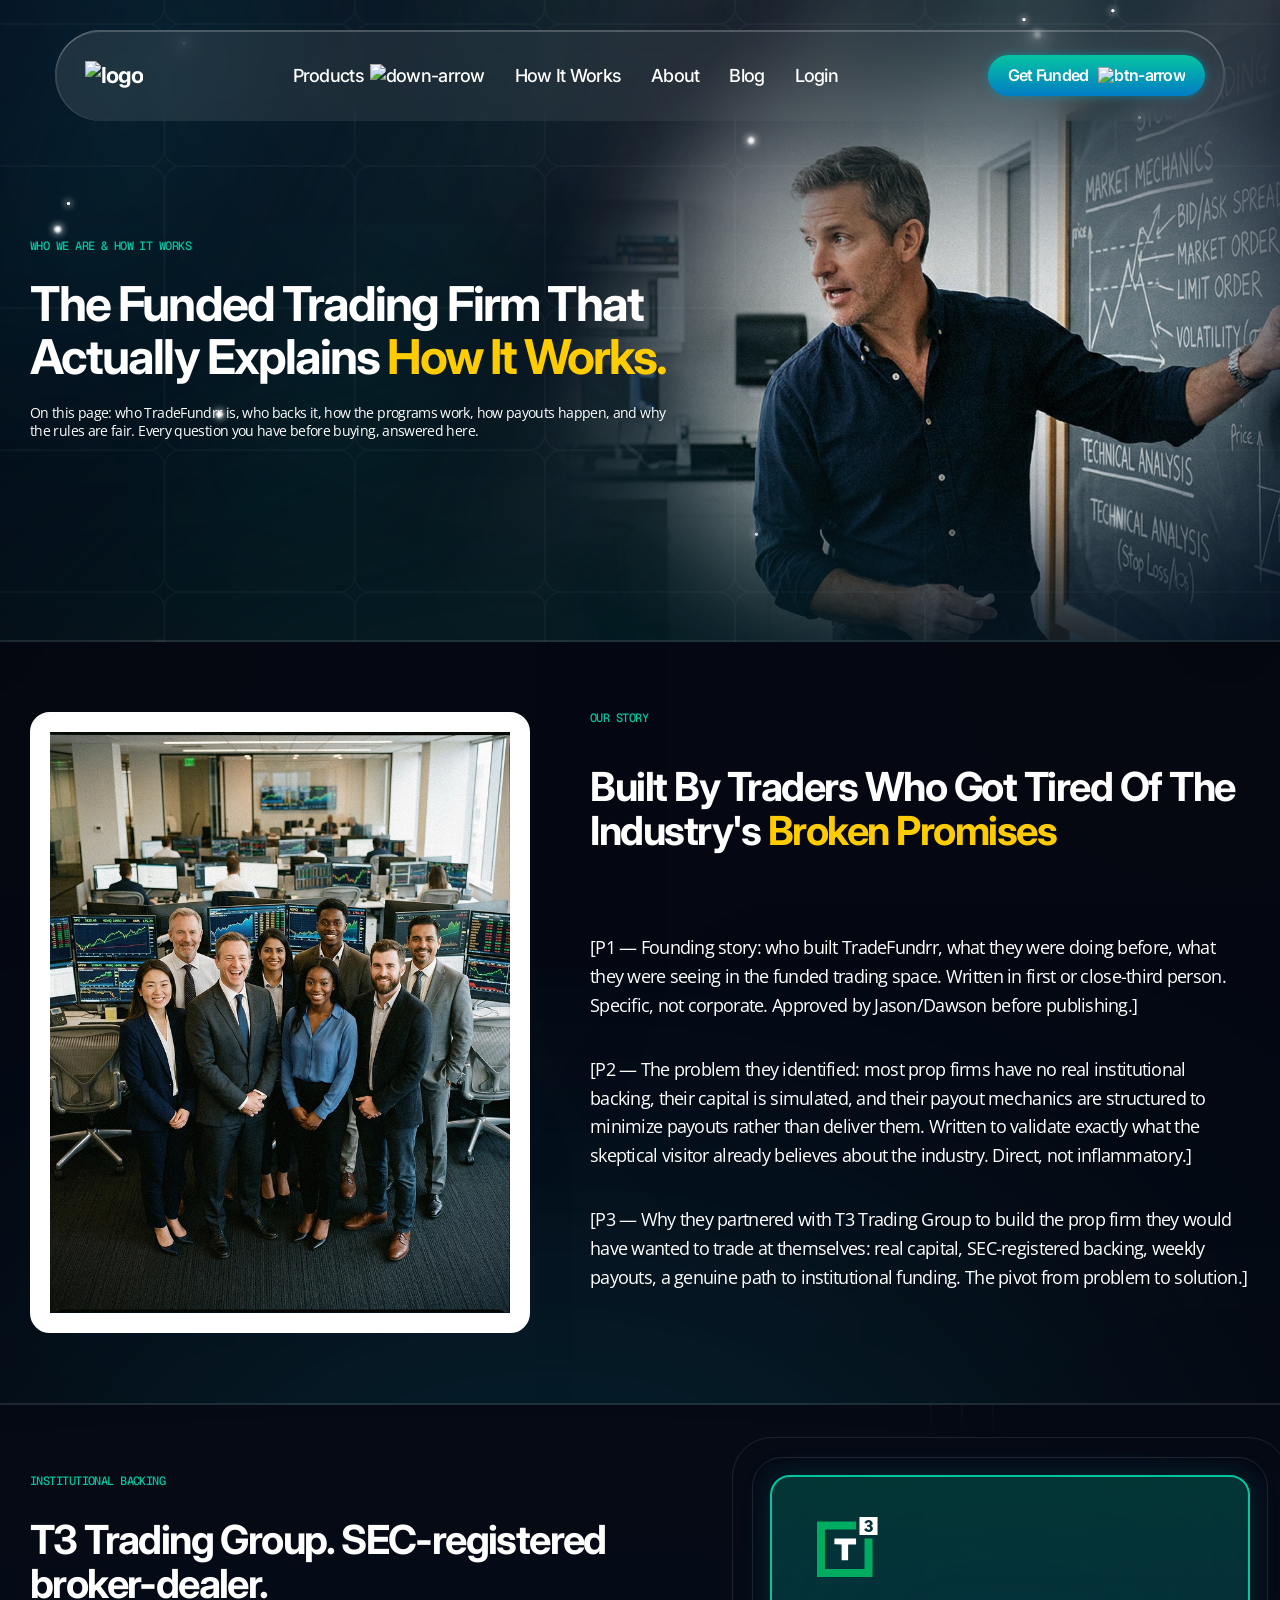
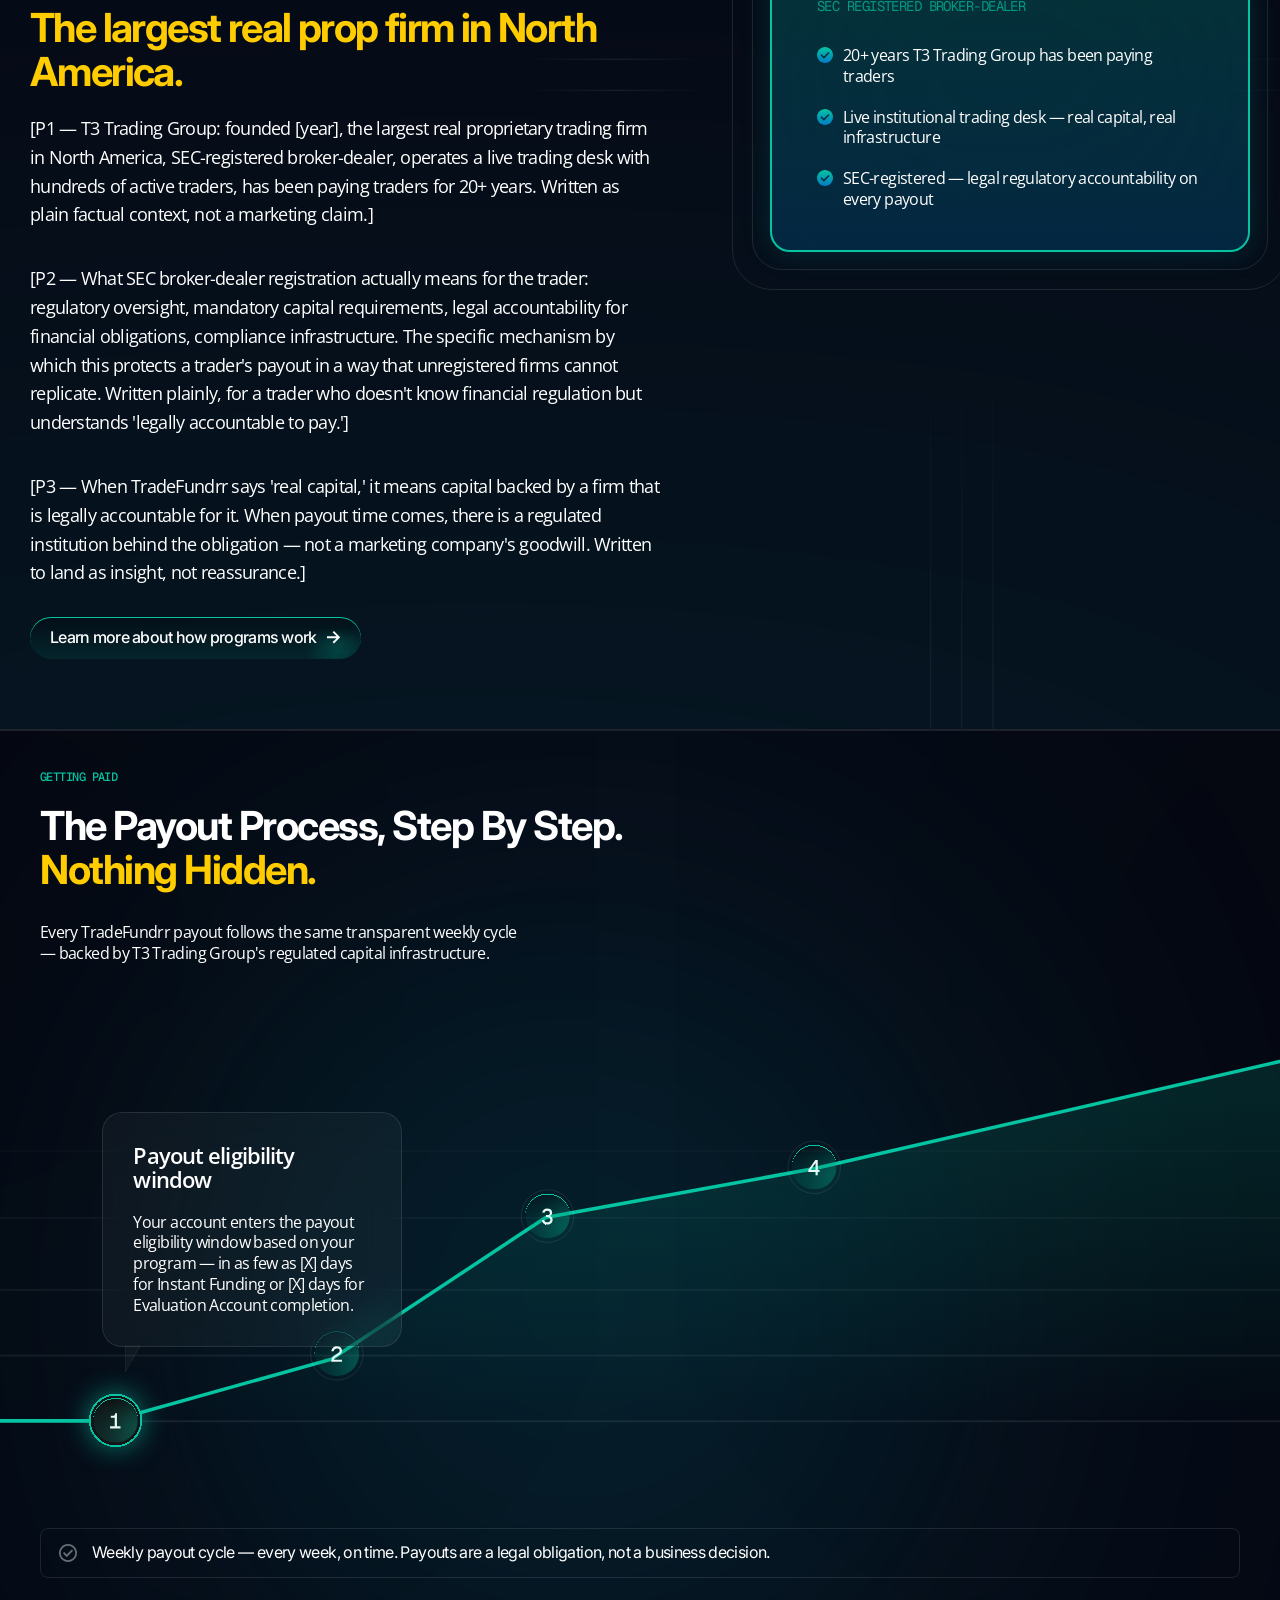
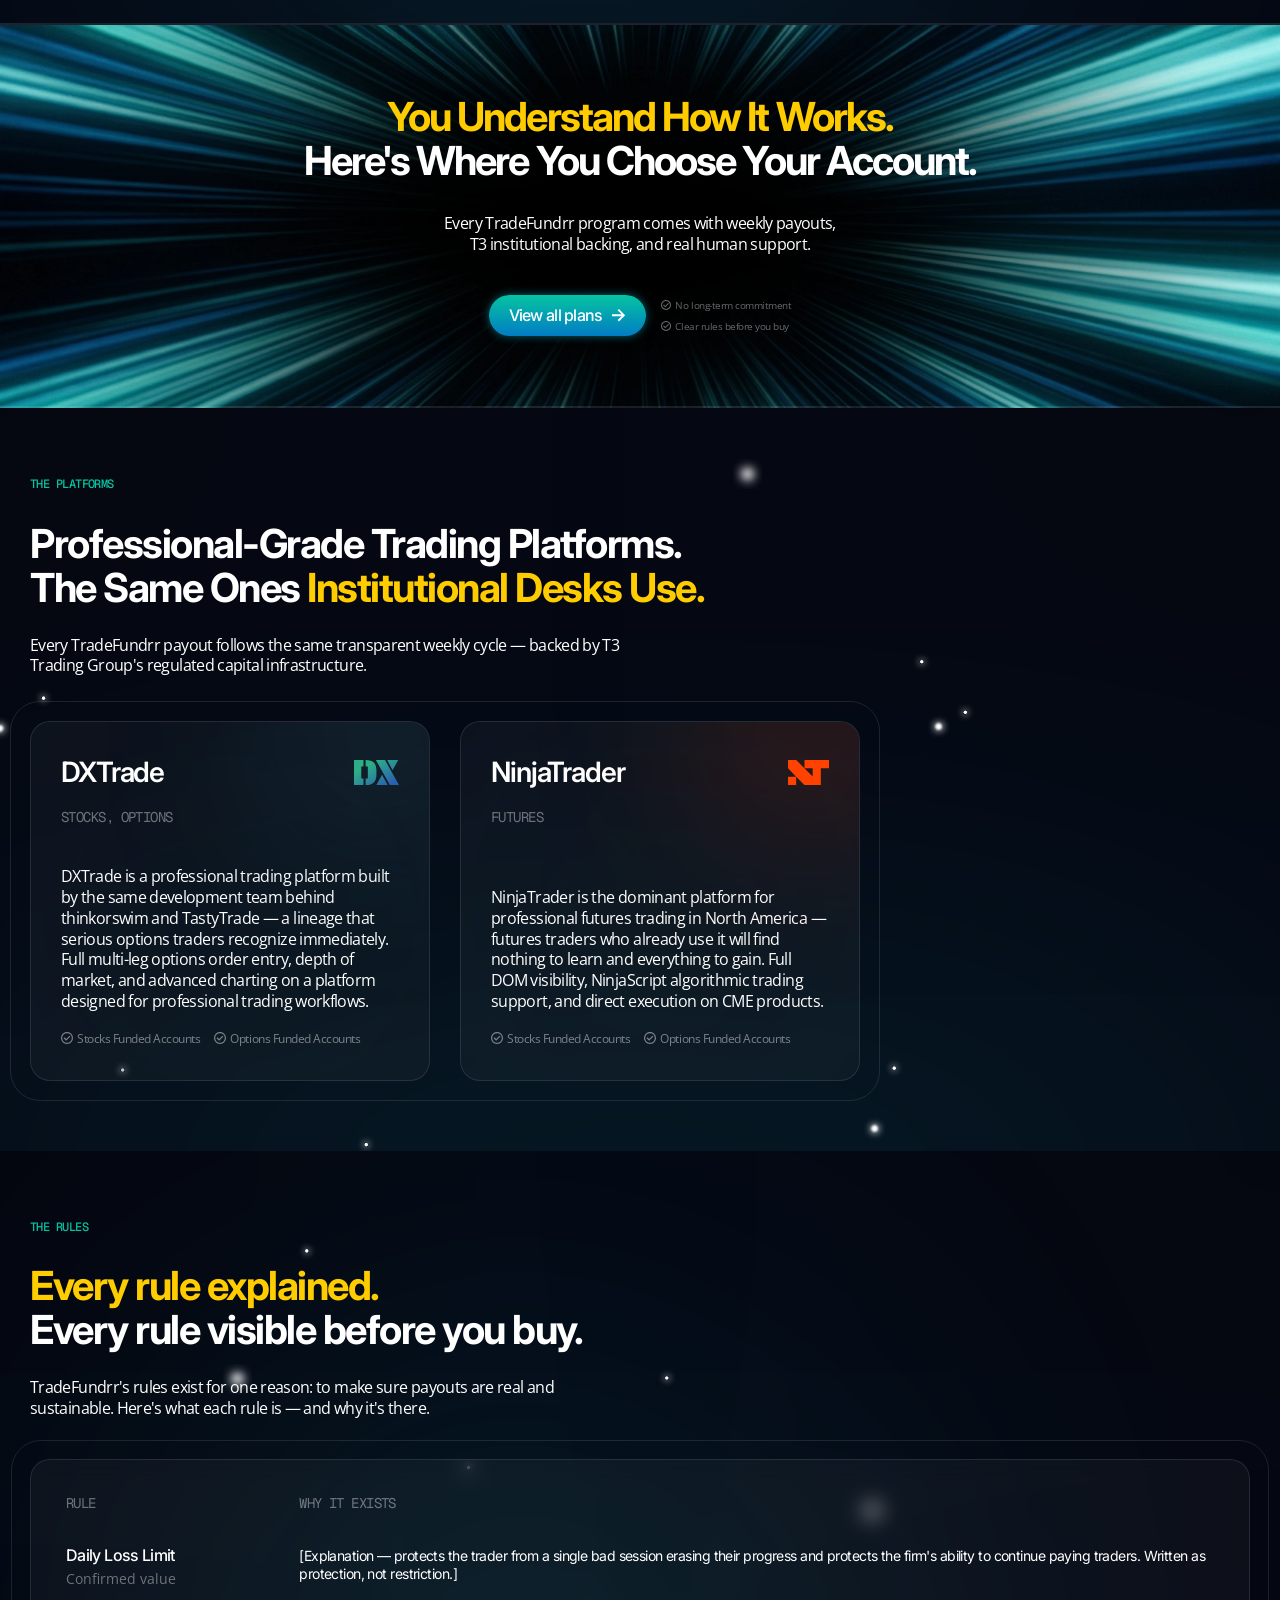
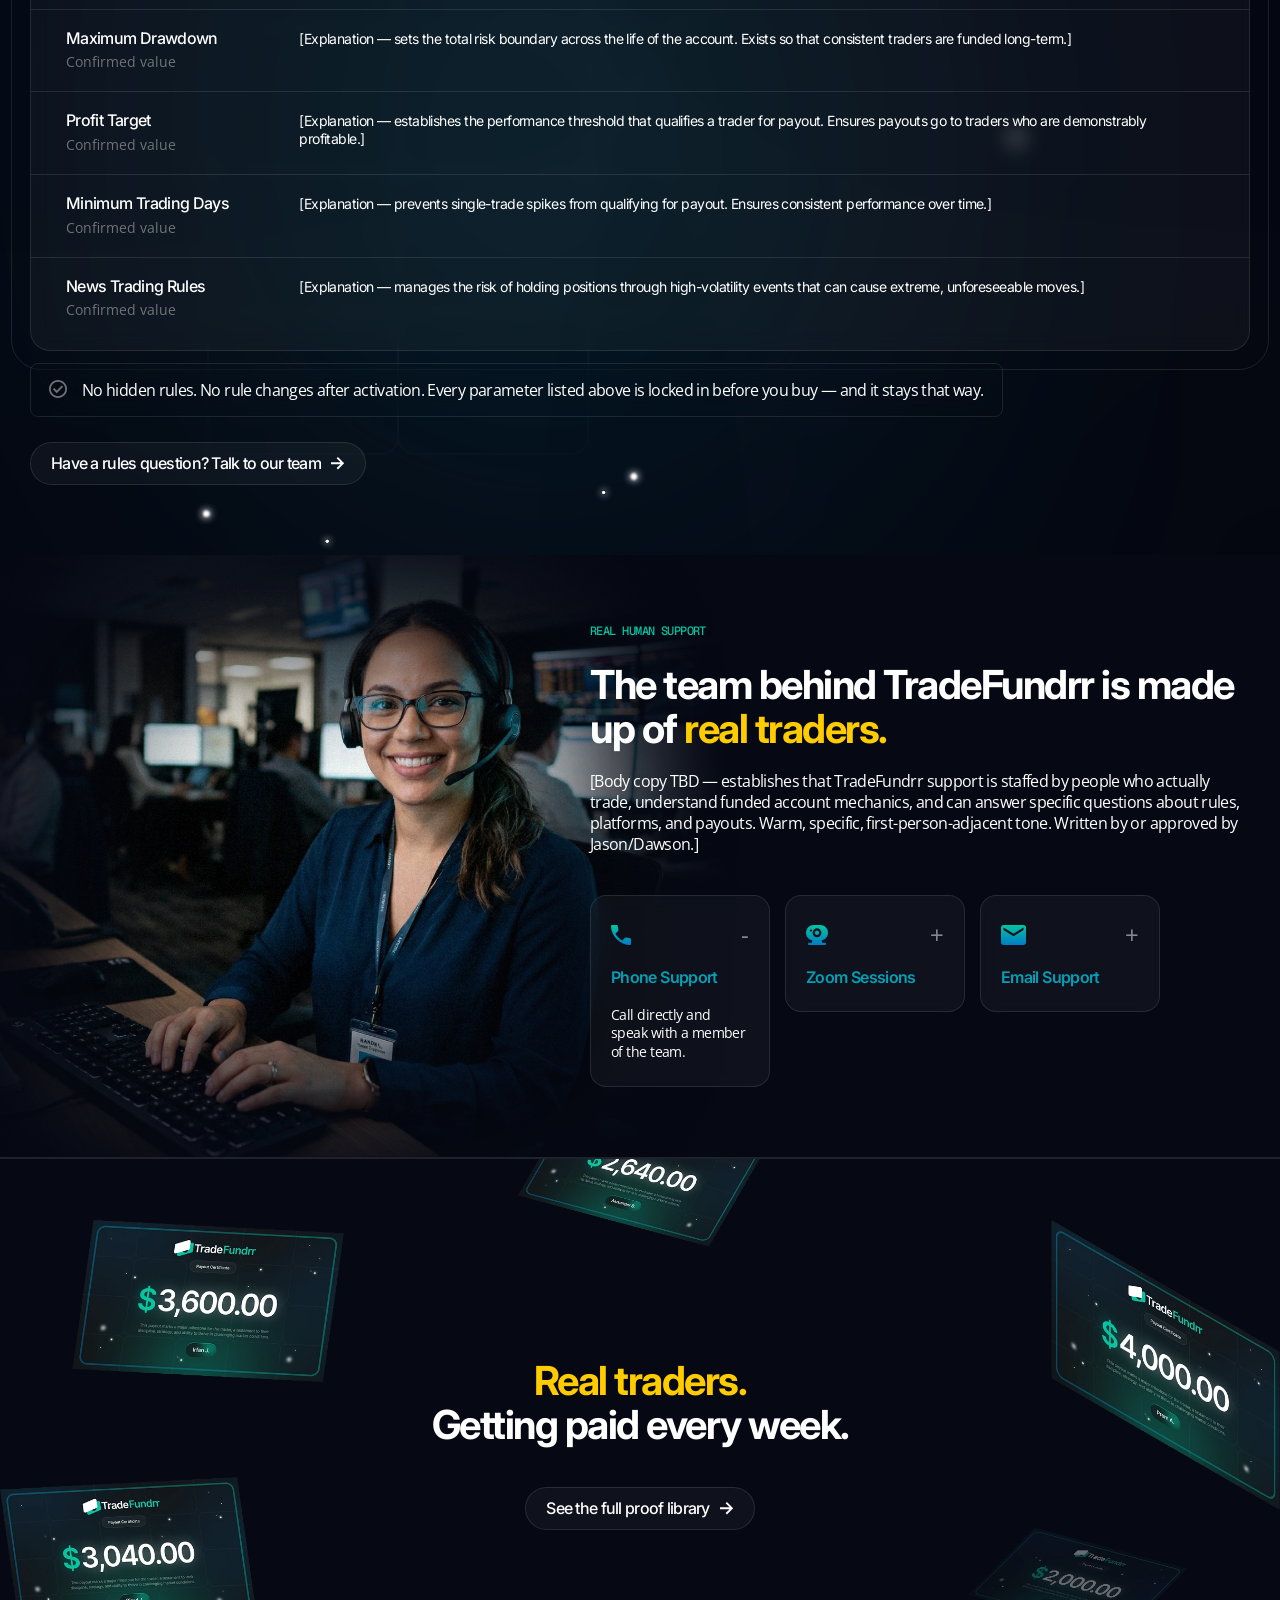
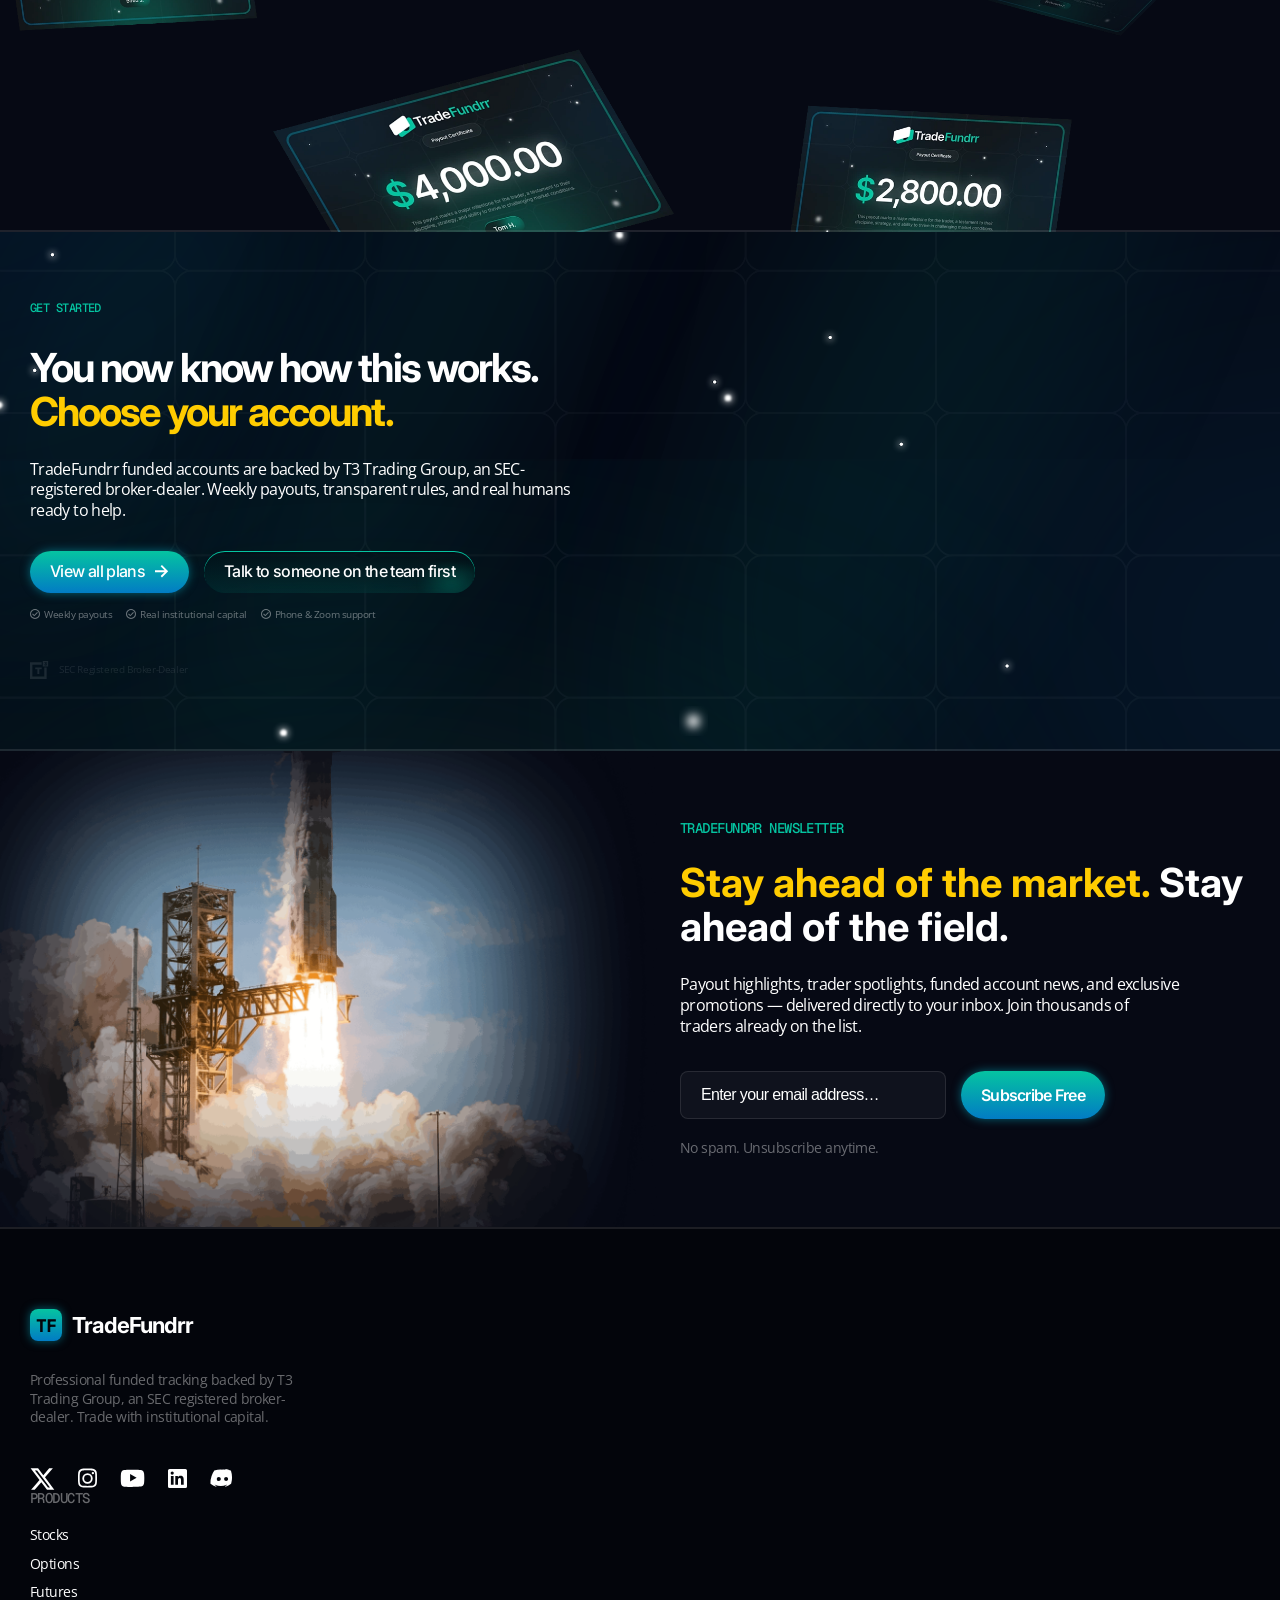
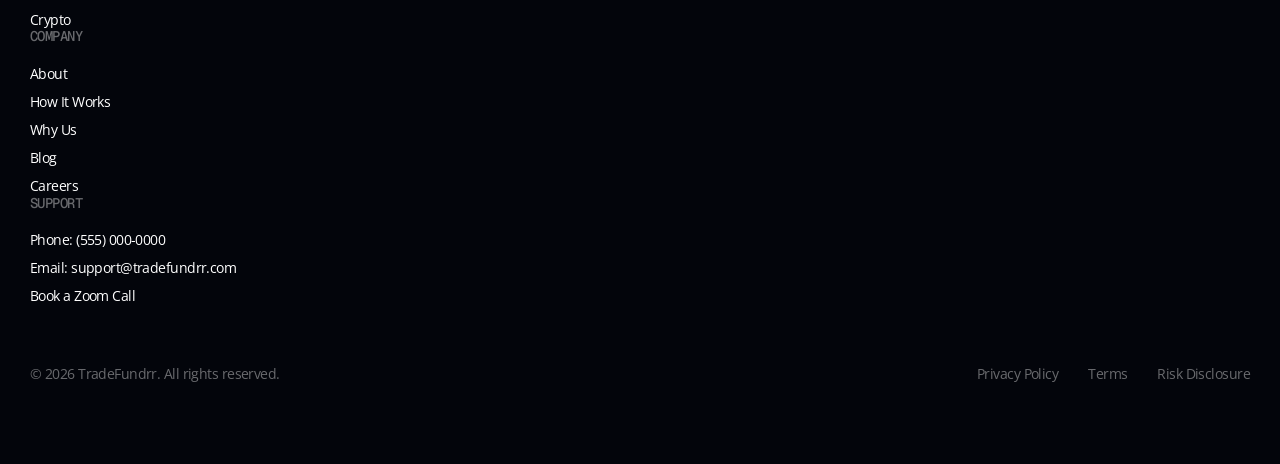
==== commit 0a2301b0: "header fix" ====
--- a/pages/about.html
+++ b/pages/about.html
@@ -14,51 +14,50 @@
 
 <header class="site-header">
   <nav class="navbar" aria-label="Primary">
-    <a href="../index.html" class="navbar__logo" aria-label="TradeFundrr home">
-      <span class="mark">TF</span>
-      <span class="name">TradeFundrr</span>
+    <a href="index.html" class="navbar__logo" aria-label="TradeFundrr home">
+      <img src="assets/images/logo.svg" alt="logo">
     </a>
     <div class="navbar__nav">
       <span class="has-sub" tabindex="0" aria-haspopup="true">
         Products
-        <span class="chev"></span>
-        <div class="dropdown" role="menu">
-          <a href="stocks.html" data-cat="stocks">
-            <span class="thumb"></span>
+        <span class="arrow"><img src="assets/images/down-arrow.svg" alt="down-arrow"></span>
+        <div class="dropdown" role="menu" >
+          <a href="pages/stocks.html" data-cat="stocks">
+            <span class="thumb"><img src="assets/images/dropdown-1.png" alt="dropdown"></span>
             <span class="body">
-              <span class="row"><span class="title">Stocks</span><span class="chev-r"></span></span>
+              <span class="row"><span class="title">Stocks</span><span class="arrow-right"><img src="assets/images/dropdown-arrow-right.svg" alt="dropdown-arrow-right"></span></span>
               <span class="desc">Funded stock trading accounts with $25K+ in institutional capital</span>
             </span>
           </a>
-          <a href="options.html" data-cat="options">
-            <span class="thumb"></span>
+          <a href="pages/options.html" data-cat="options">
+            <span class="thumb"><img src="assets/images/dropdown-2.png" alt="dropdown"></span>
             <span class="body">
-              <span class="row"><span class="title">Options</span><span class="chev-r"></span></span>
+              <span class="row"><span class="title">Options</span><span class="arrow-right"><img src="assets/images/dropdown-arrow-right.svg" alt="dropdown-arrow-right"></span></span>
               <span class="desc">Funded options accounts — multi-leg strategies, real institutional capital</span>
             </span>
           </a>
-          <a href="pricing.html" data-cat="futures">
-            <span class="thumb"></span>
+          <a href="pages/pricing.html" data-cat="futures">
+            <span class="thumb"><img src="assets/images/dropdown-3.png" alt="dropdown"></span>
             <span class="body">
-              <span class="row"><span class="title">Futures</span><span class="chev-r"></span></span>
+              <span class="row"><span class="title">Futures</span><span class="arrow-right"><img src="assets/images/dropdown-arrow-right.svg" alt="dropdown-arrow-right"></span></span>
               <span class="desc">NinjaTrader-powered futures funded accounts from $39/mo</span>
             </span>
           </a>
-          <a href="pricing.html" data-cat="crypto">
-            <span class="thumb"></span>
+          <a href="pages/pricing.html" data-cat="crypto">
+            <span class="thumb"><img src="assets/images/dropdown-4.png" alt="dropdown"></span>
             <span class="body">
-              <span class="row"><span class="title">Crypto</span><span class="chev-r"></span></span>
+              <span class="row"><span class="title">Crypto</span><span class="arrow-right"><img src="assets/images/dropdown-arrow-right.svg" alt="dropdown-arrow-right"></span></span>
               <span class="desc">Funded crypto trading — institutional backing, weekly payouts</span>
             </span>
           </a>
         </div>
       </span>
-      <a href="../index.html#how-it-works">How It Works</a>
-      <a href="about.html">About</a>
+      <a href="index.html#how-it-works">How It Works</a>
+      <a href="pages/about.html">About</a>
       <a href="#">Blog</a>
       <a href="#">Login</a>
     </div>
-    <a href="pricing.html" class="btn btn--primary navbar__cta">Get Funded <span class="arrow">→</span></a>
+    <a href="pages/pricing.html" class="btn btn--primary navbar__cta">Get Funded <span class="arrow"><img src="assets/images/btn-arrow.svg" alt="btn-arrow"></span></a>
   </nav>
 </header>
 
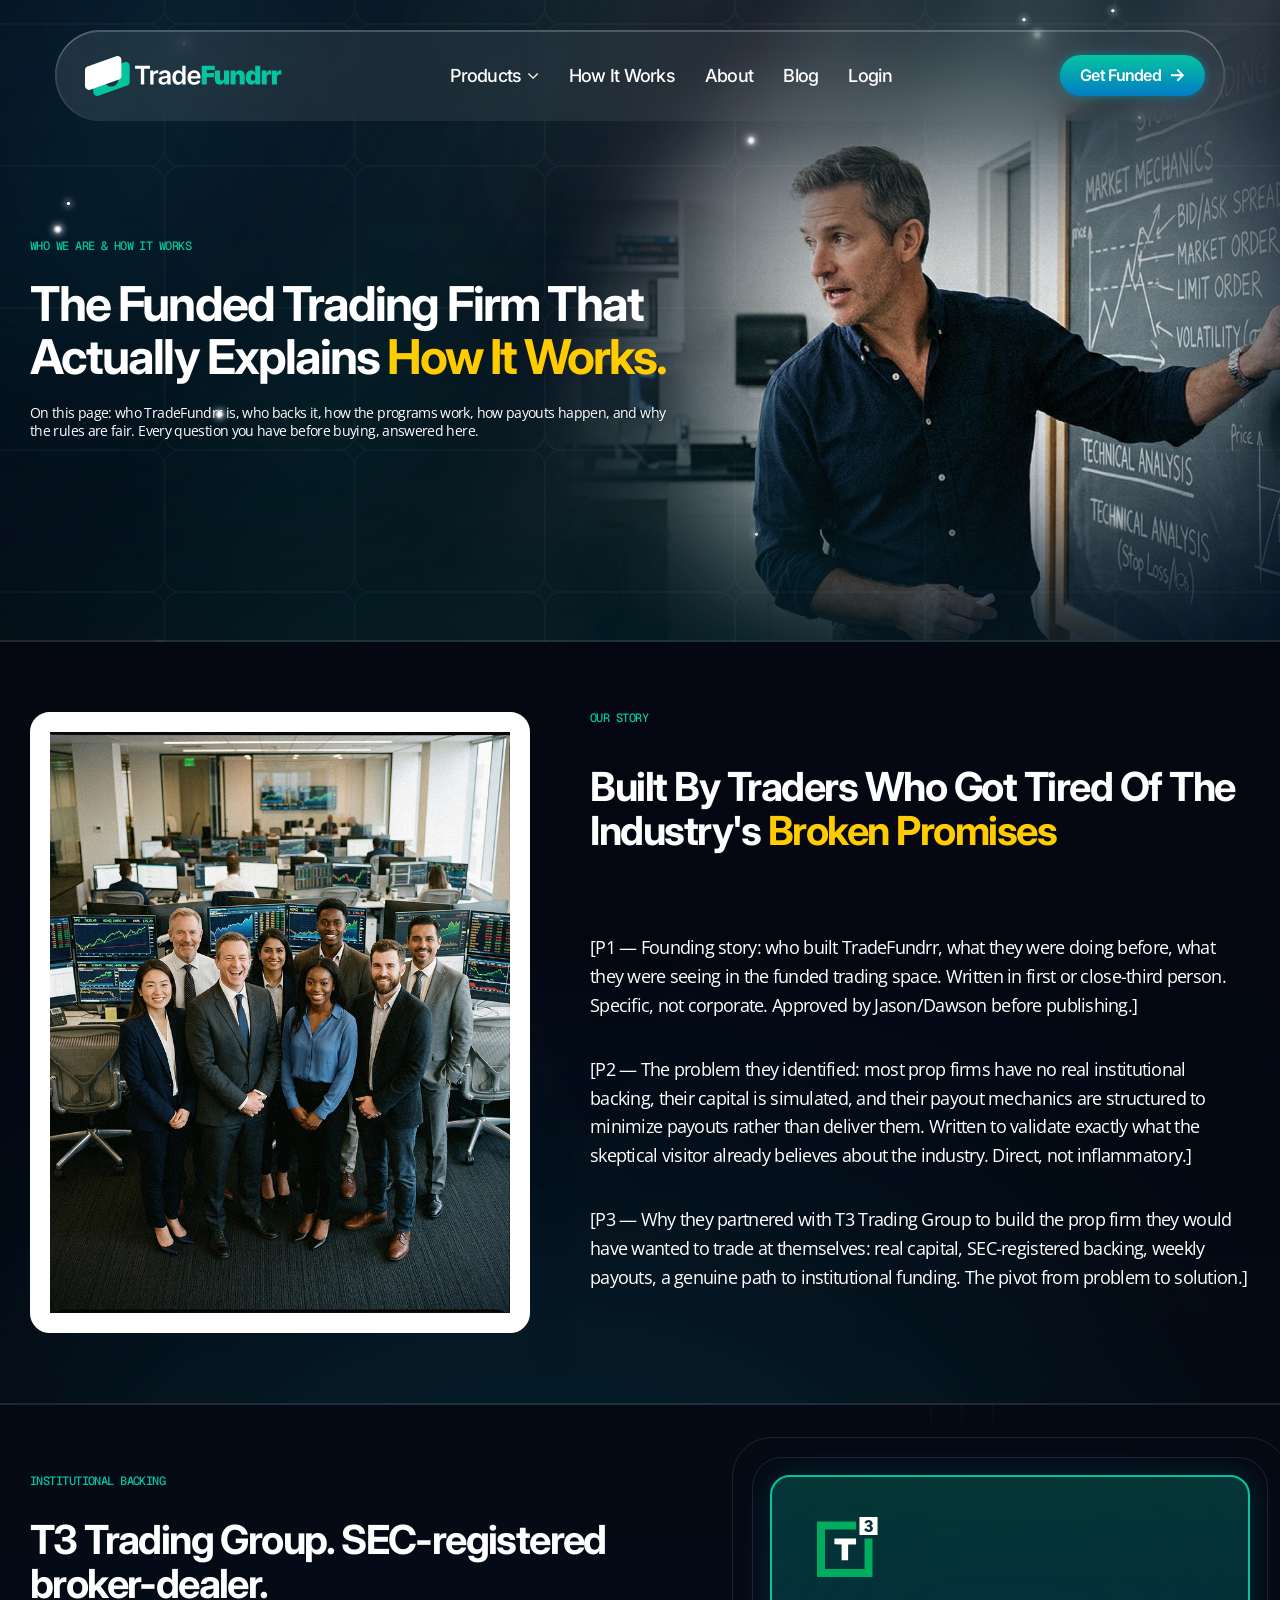
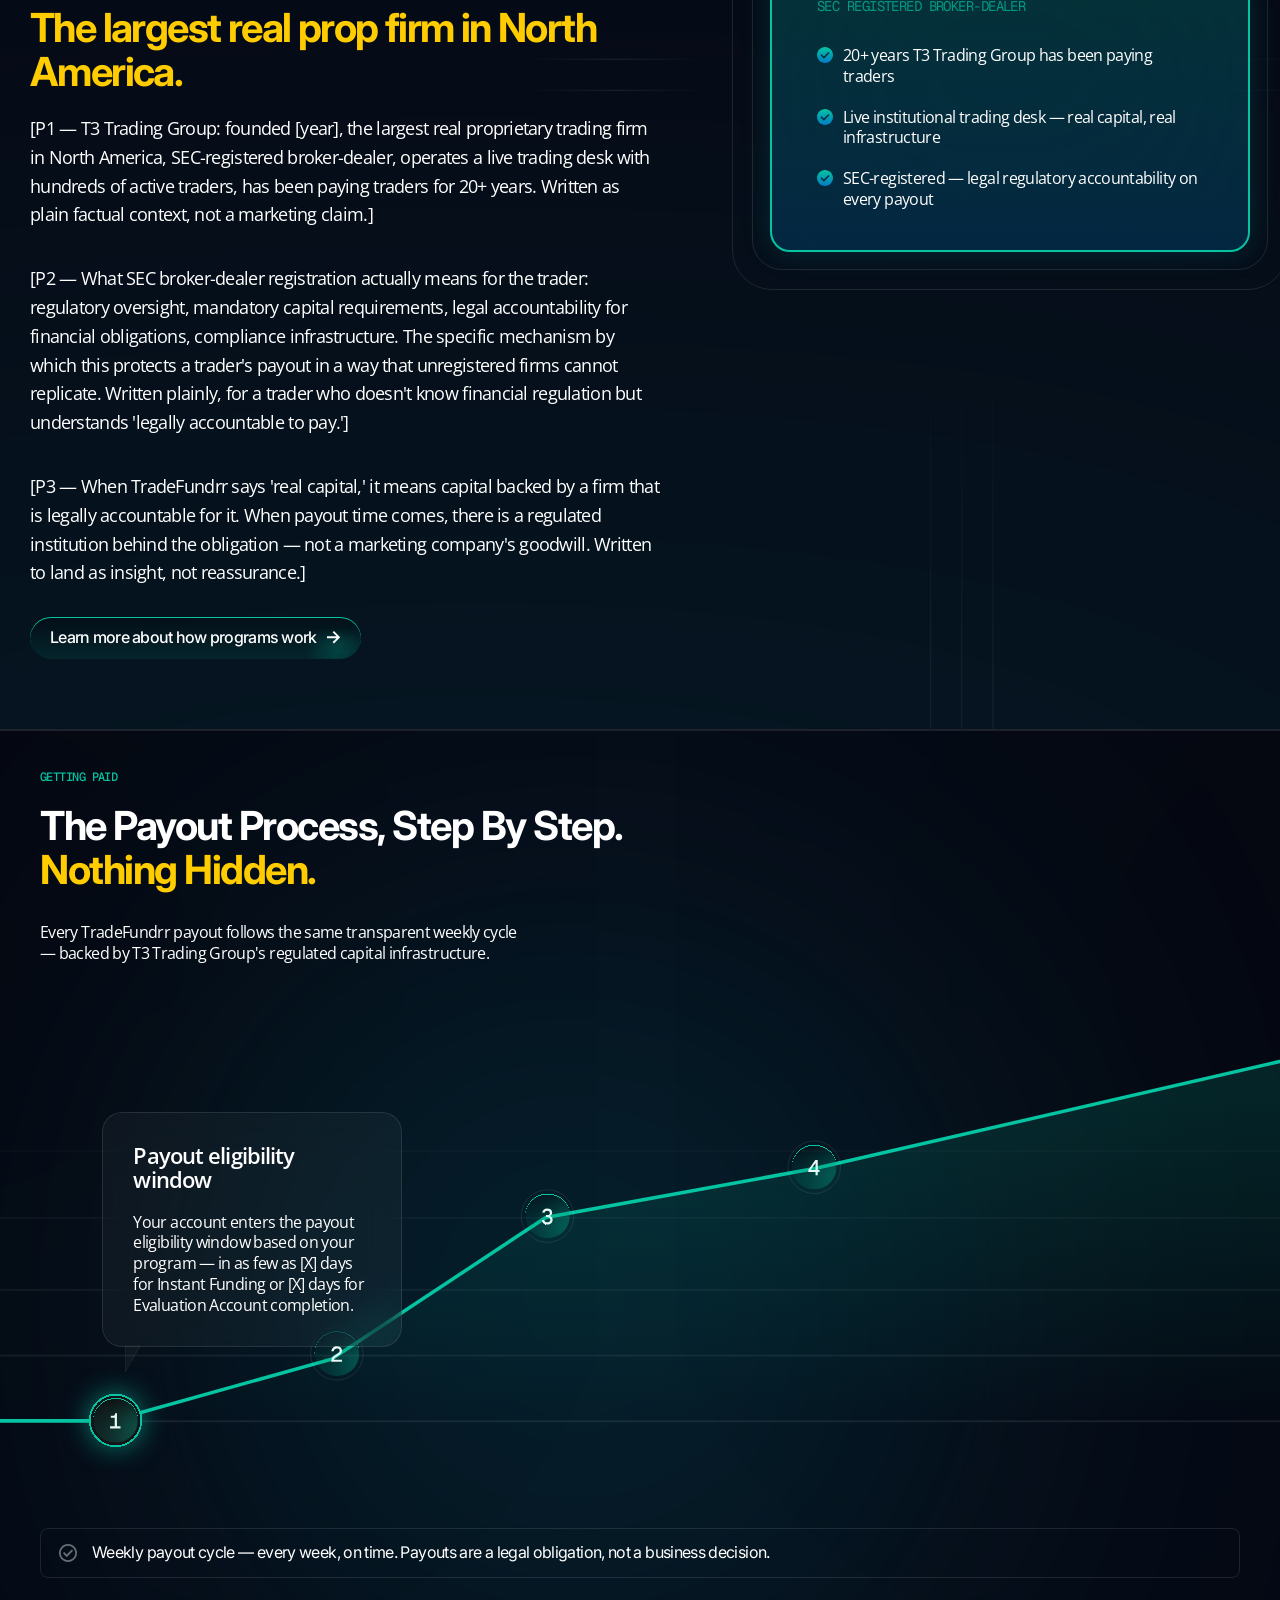
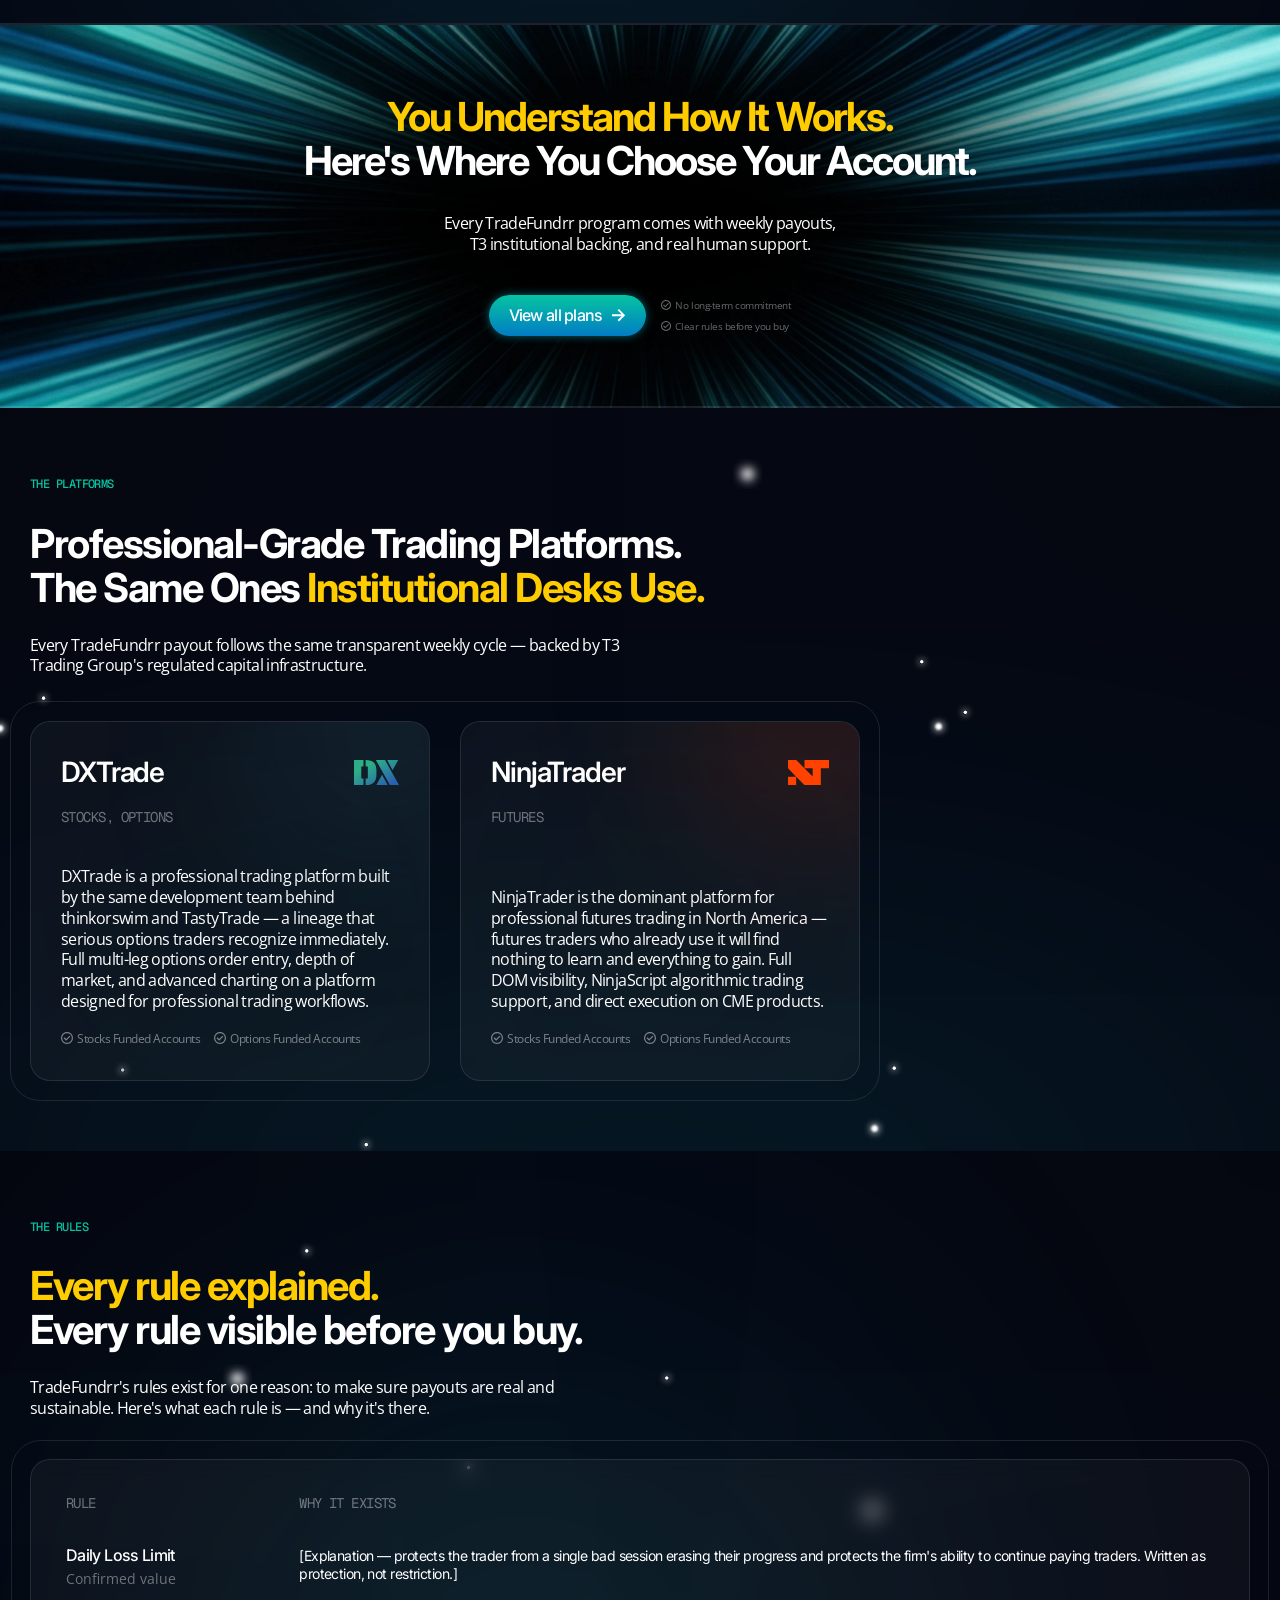
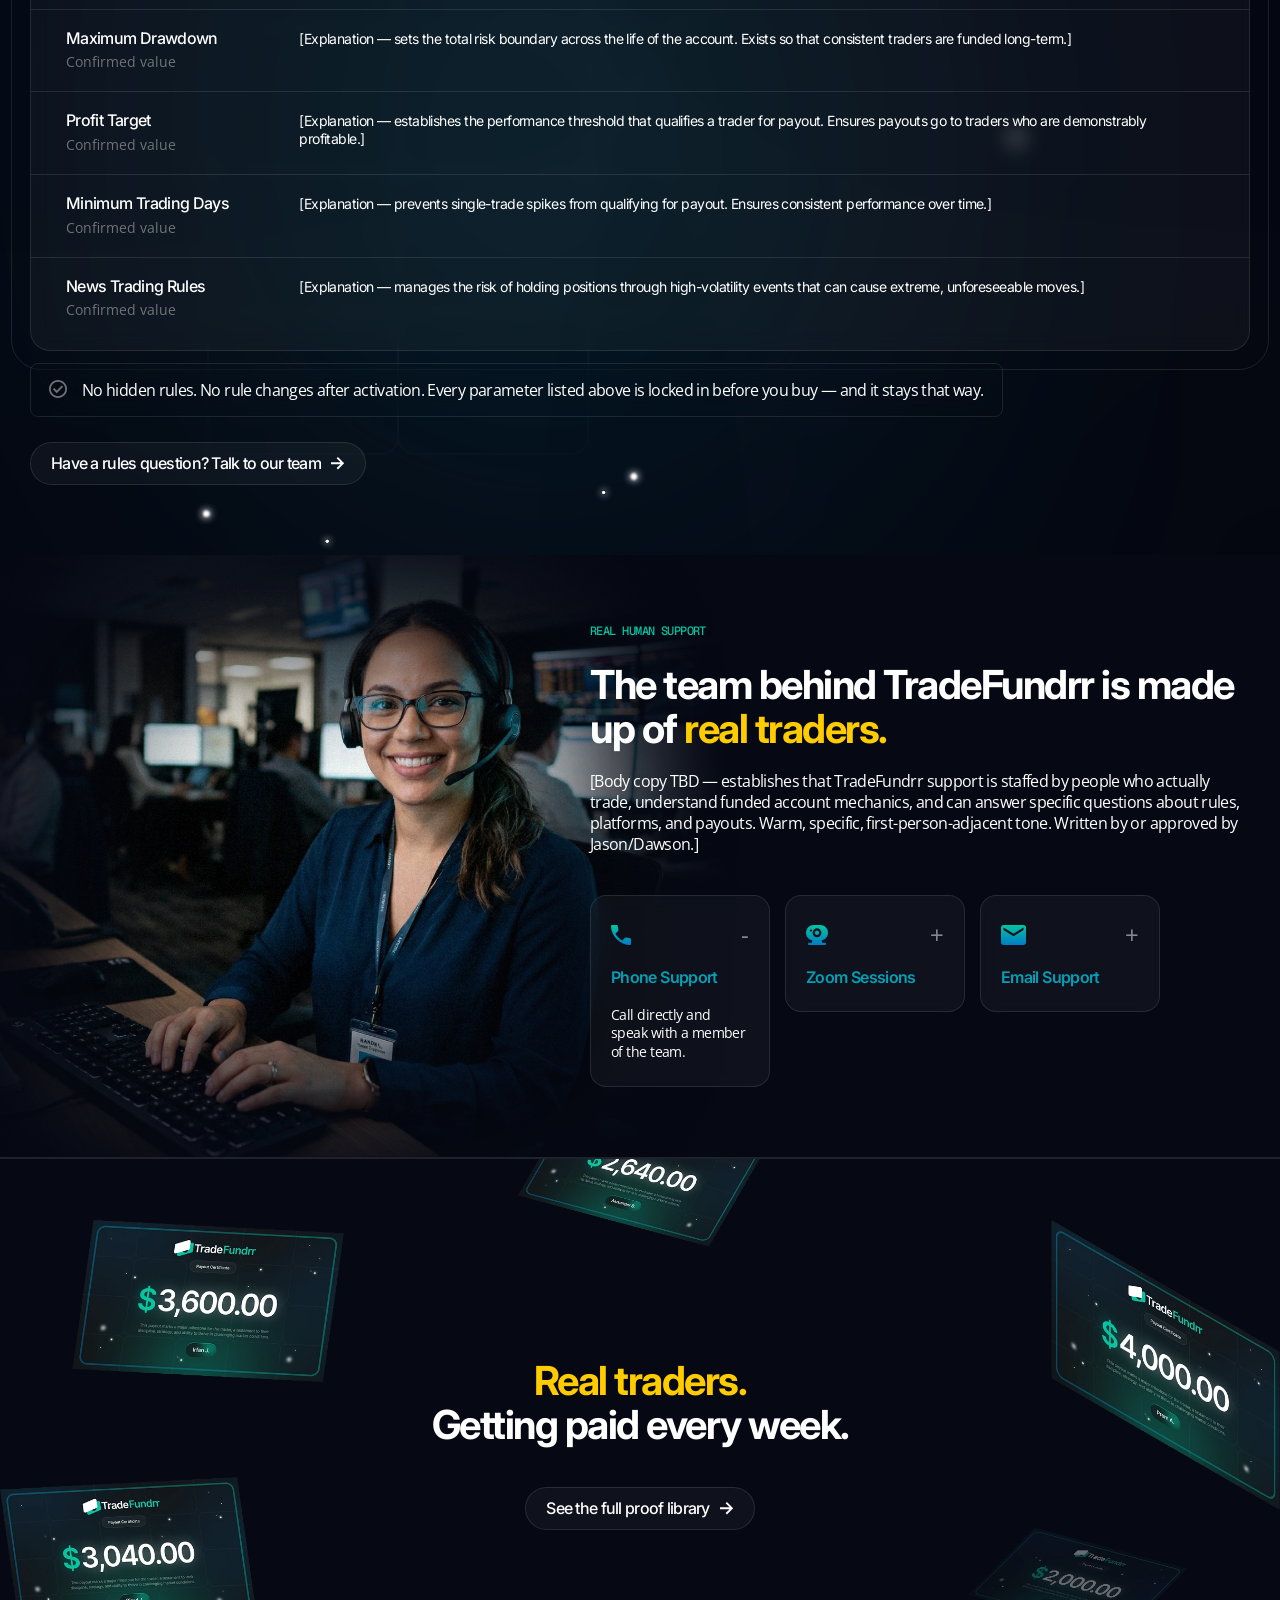
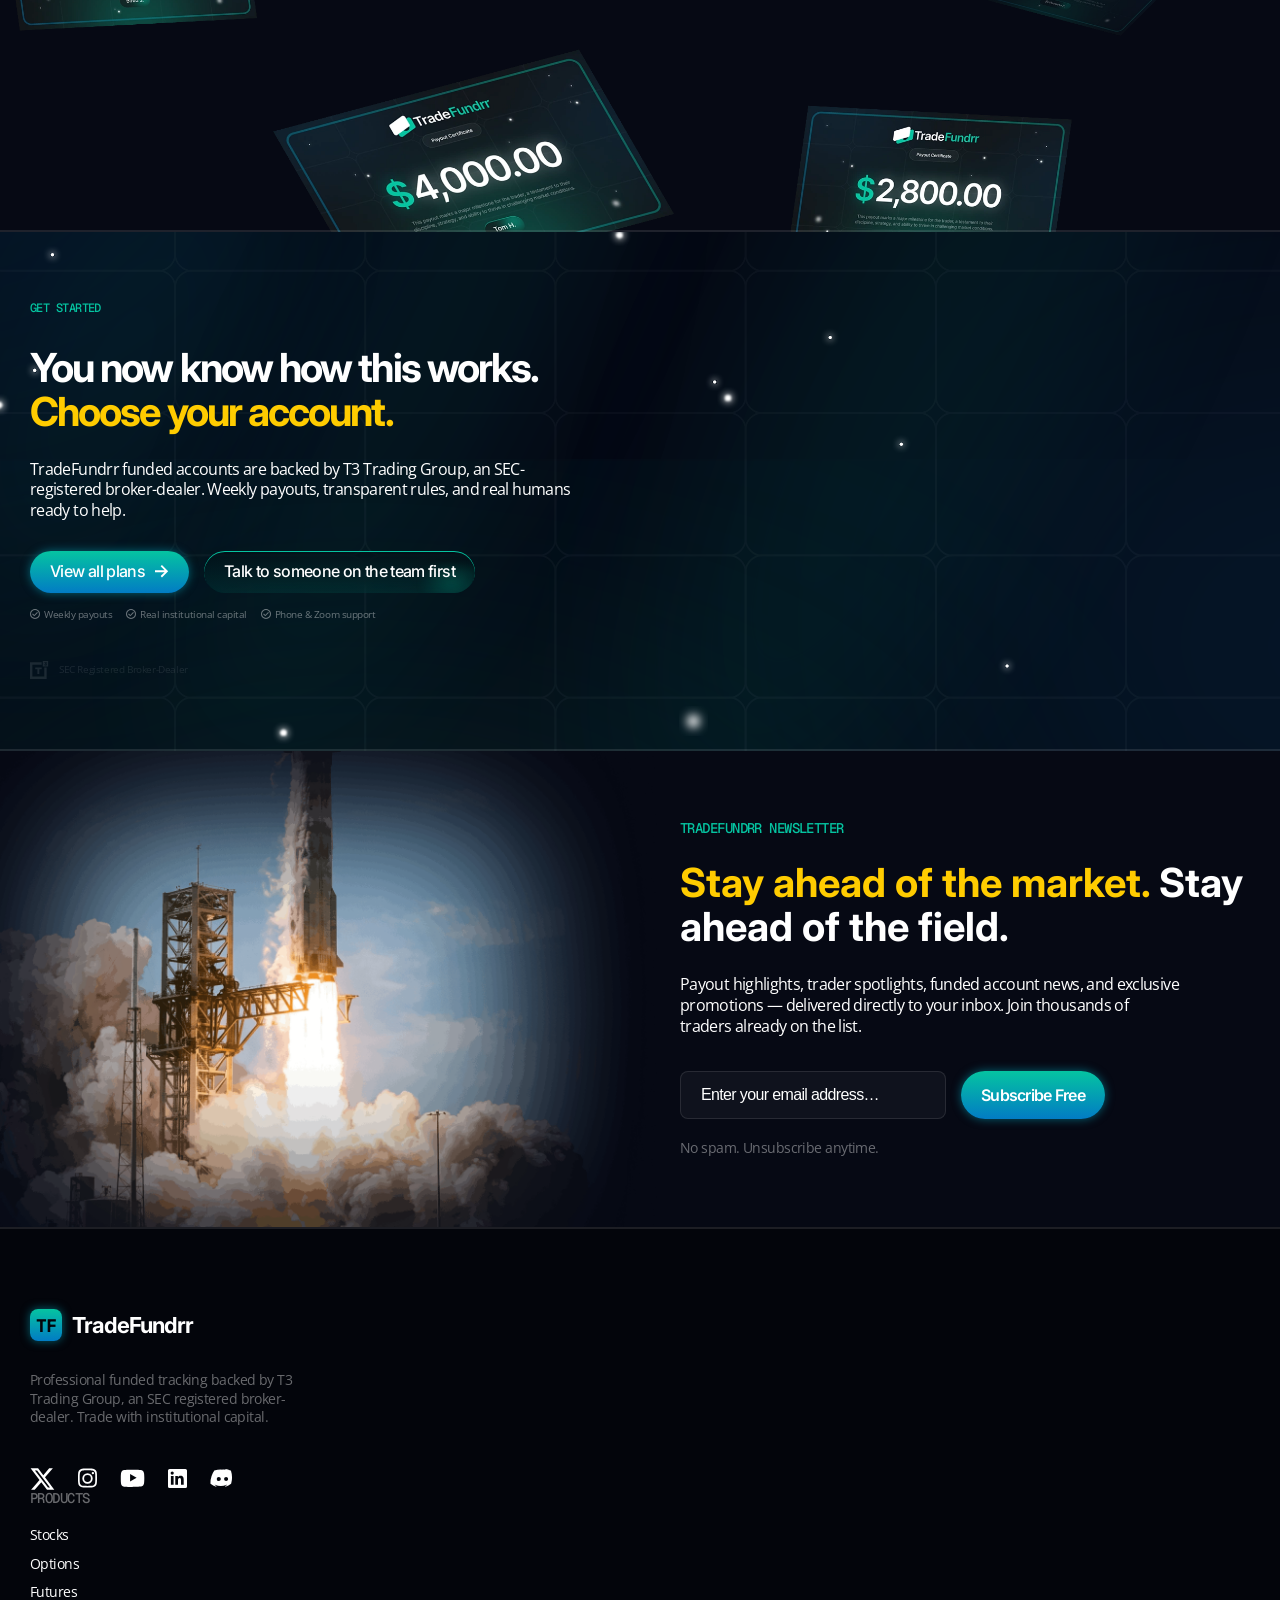
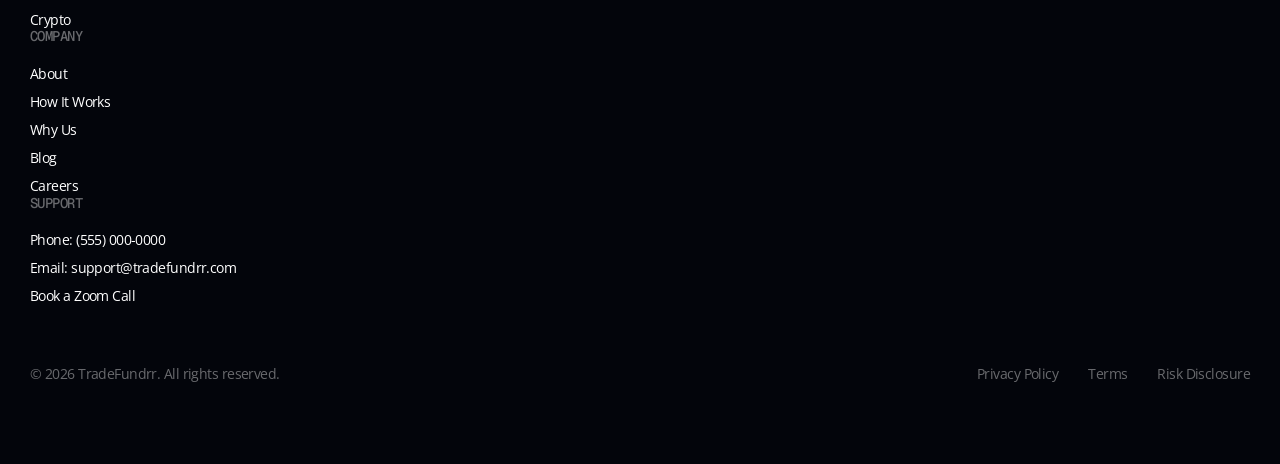
==== commit c9c4dd26: "totally fixed header" ====
--- a/pages/about.html
+++ b/pages/about.html
@@ -15,38 +15,38 @@
 <header class="site-header">
   <nav class="navbar" aria-label="Primary">
     <a href="index.html" class="navbar__logo" aria-label="TradeFundrr home">
-      <img src="assets/images/logo.svg" alt="logo">
+      <img src="../assets/images/logo.svg" alt="logo">
     </a>
     <div class="navbar__nav">
       <span class="has-sub" tabindex="0" aria-haspopup="true">
         Products
-        <span class="arrow"><img src="assets/images/down-arrow.svg" alt="down-arrow"></span>
+        <span class="arrow"><img src="../assets/images/down-arrow.svg" alt="down-arrow"></span>
         <div class="dropdown" role="menu" >
           <a href="pages/stocks.html" data-cat="stocks">
-            <span class="thumb"><img src="assets/images/dropdown-1.png" alt="dropdown"></span>
+            <span class="thumb"><img src="../assets/images/dropdown-1.png" alt="dropdown"></span>
             <span class="body">
-              <span class="row"><span class="title">Stocks</span><span class="arrow-right"><img src="assets/images/dropdown-arrow-right.svg" alt="dropdown-arrow-right"></span></span>
+              <span class="row"><span class="title">Stocks</span><span class="arrow-right"><img src="../assets/images/dropdown-arrow-right.svg" alt="dropdown-arrow-right"></span></span>
               <span class="desc">Funded stock trading accounts with $25K+ in institutional capital</span>
             </span>
           </a>
           <a href="pages/options.html" data-cat="options">
-            <span class="thumb"><img src="assets/images/dropdown-2.png" alt="dropdown"></span>
+            <span class="thumb"><img src="../assets/images/dropdown-2.png" alt="dropdown"></span>
             <span class="body">
-              <span class="row"><span class="title">Options</span><span class="arrow-right"><img src="assets/images/dropdown-arrow-right.svg" alt="dropdown-arrow-right"></span></span>
+              <span class="row"><span class="title">Options</span><span class="arrow-right"><img src="../assets/images/dropdown-arrow-right.svg" alt="dropdown-arrow-right"></span></span>
               <span class="desc">Funded options accounts — multi-leg strategies, real institutional capital</span>
             </span>
           </a>
           <a href="pages/pricing.html" data-cat="futures">
-            <span class="thumb"><img src="assets/images/dropdown-3.png" alt="dropdown"></span>
+            <span class="thumb"><img src="../assets/images/dropdown-3.png" alt="dropdown"></span>
             <span class="body">
-              <span class="row"><span class="title">Futures</span><span class="arrow-right"><img src="assets/images/dropdown-arrow-right.svg" alt="dropdown-arrow-right"></span></span>
+              <span class="row"><span class="title">Futures</span><span class="arrow-right"><img src="../assets/images/dropdown-arrow-right.svg" alt="dropdown-arrow-right"></span></span>
               <span class="desc">NinjaTrader-powered futures funded accounts from $39/mo</span>
             </span>
           </a>
           <a href="pages/pricing.html" data-cat="crypto">
-            <span class="thumb"><img src="assets/images/dropdown-4.png" alt="dropdown"></span>
+            <span class="thumb"><img src="../assets/images/dropdown-4.png" alt="dropdown"></span>
             <span class="body">
-              <span class="row"><span class="title">Crypto</span><span class="arrow-right"><img src="assets/images/dropdown-arrow-right.svg" alt="dropdown-arrow-right"></span></span>
+              <span class="row"><span class="title">Crypto</span><span class="arrow-right"><img src="../assets/images/dropdown-arrow-right.svg" alt="dropdown-arrow-right"></span></span>
               <span class="desc">Funded crypto trading — institutional backing, weekly payouts</span>
             </span>
           </a>
@@ -57,7 +57,7 @@
       <a href="#">Blog</a>
       <a href="#">Login</a>
     </div>
-    <a href="pages/pricing.html" class="btn btn--primary navbar__cta">Get Funded <span class="arrow"><img src="assets/images/btn-arrow.svg" alt="btn-arrow"></span></a>
+    <a href="pages/pricing.html" class="btn btn--primary navbar__cta">Get Funded <span class="arrow"><img src="../assets/images/btn-arrow.svg" alt="btn-arrow"></span></a>
   </nav>
 </header>
 
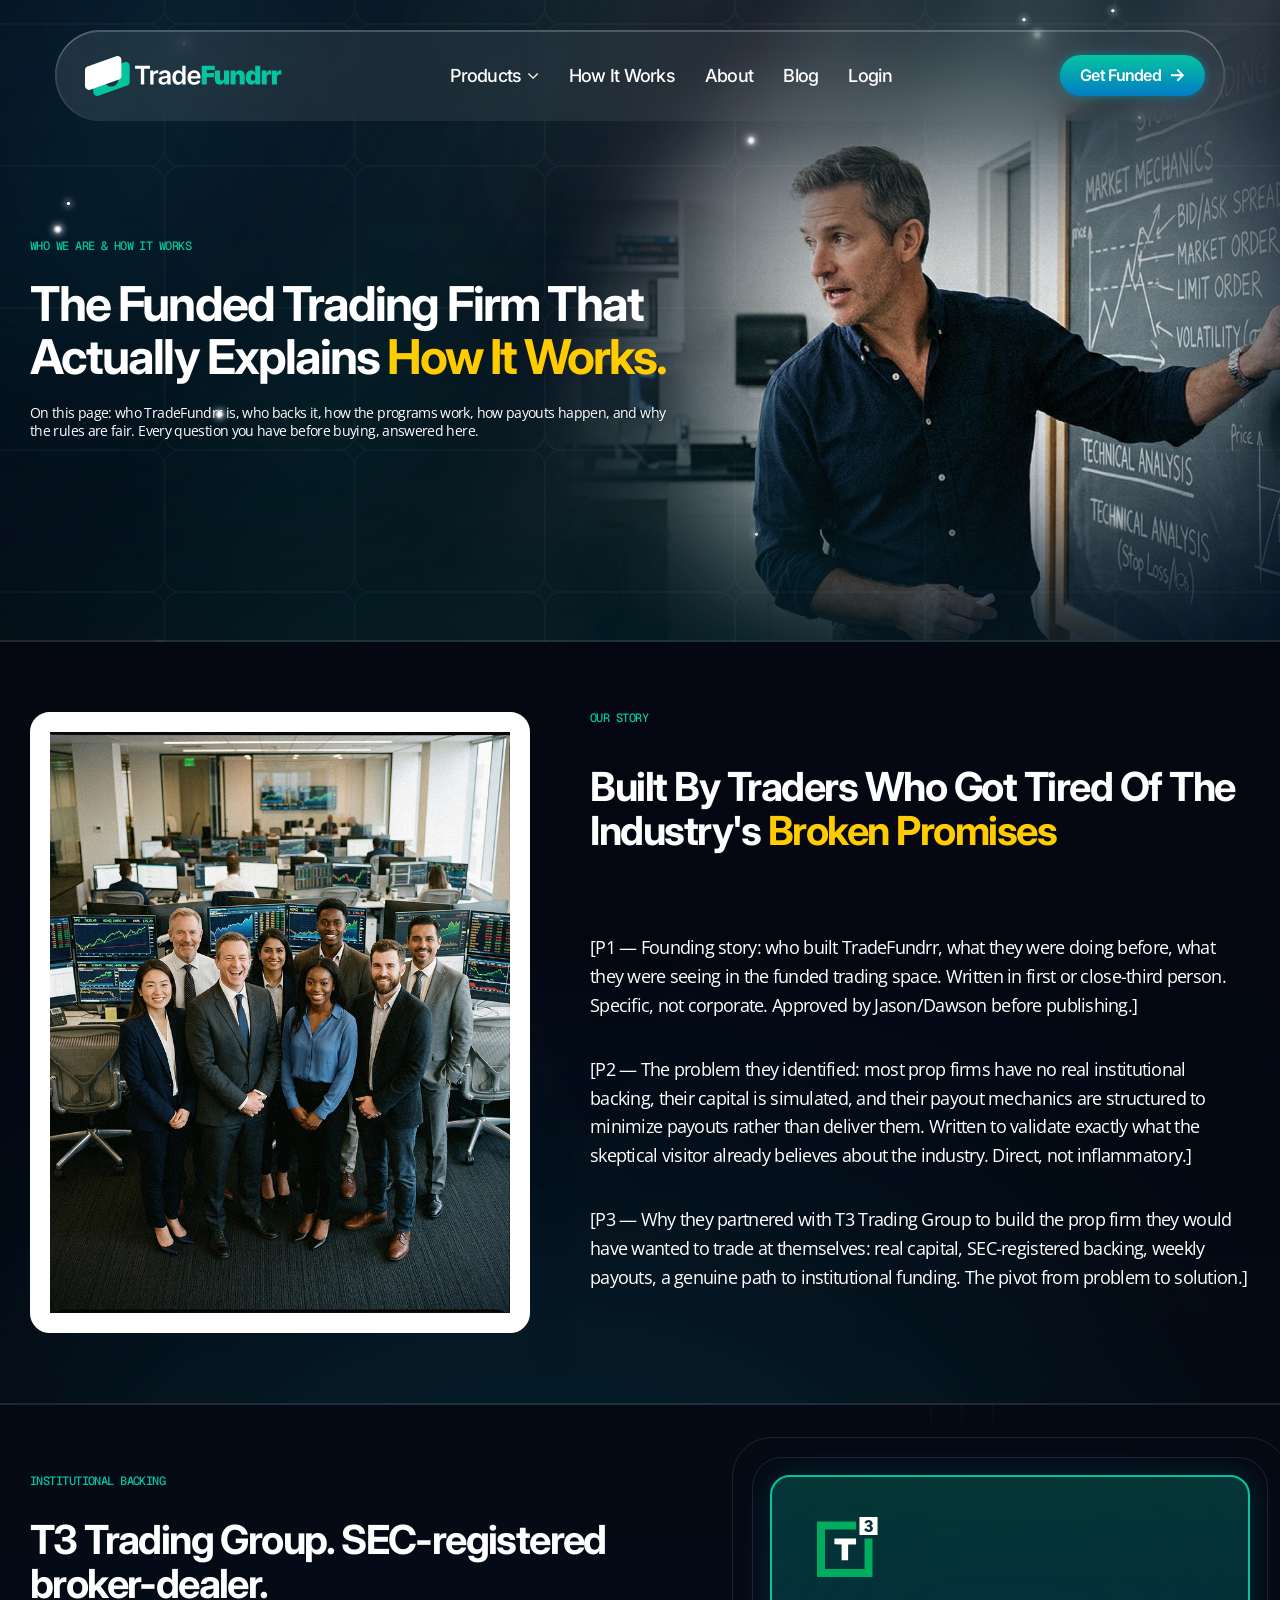
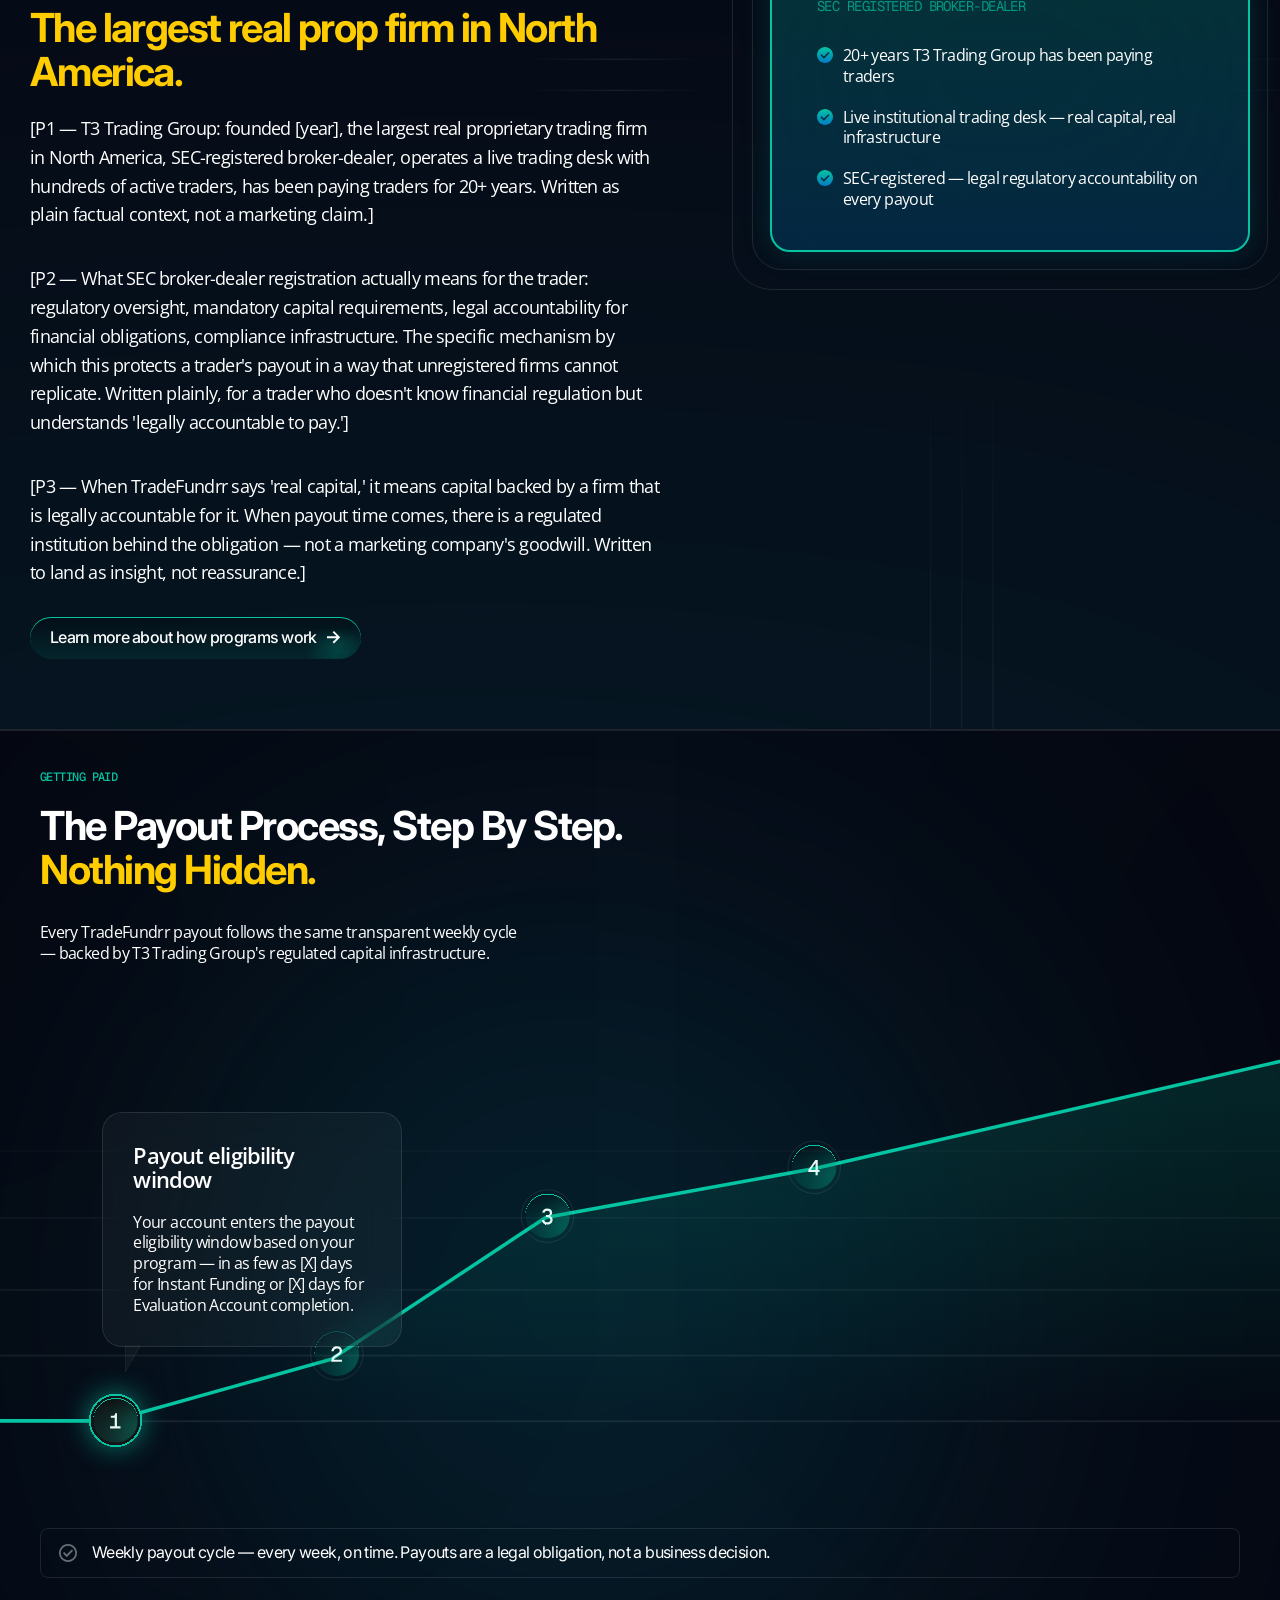
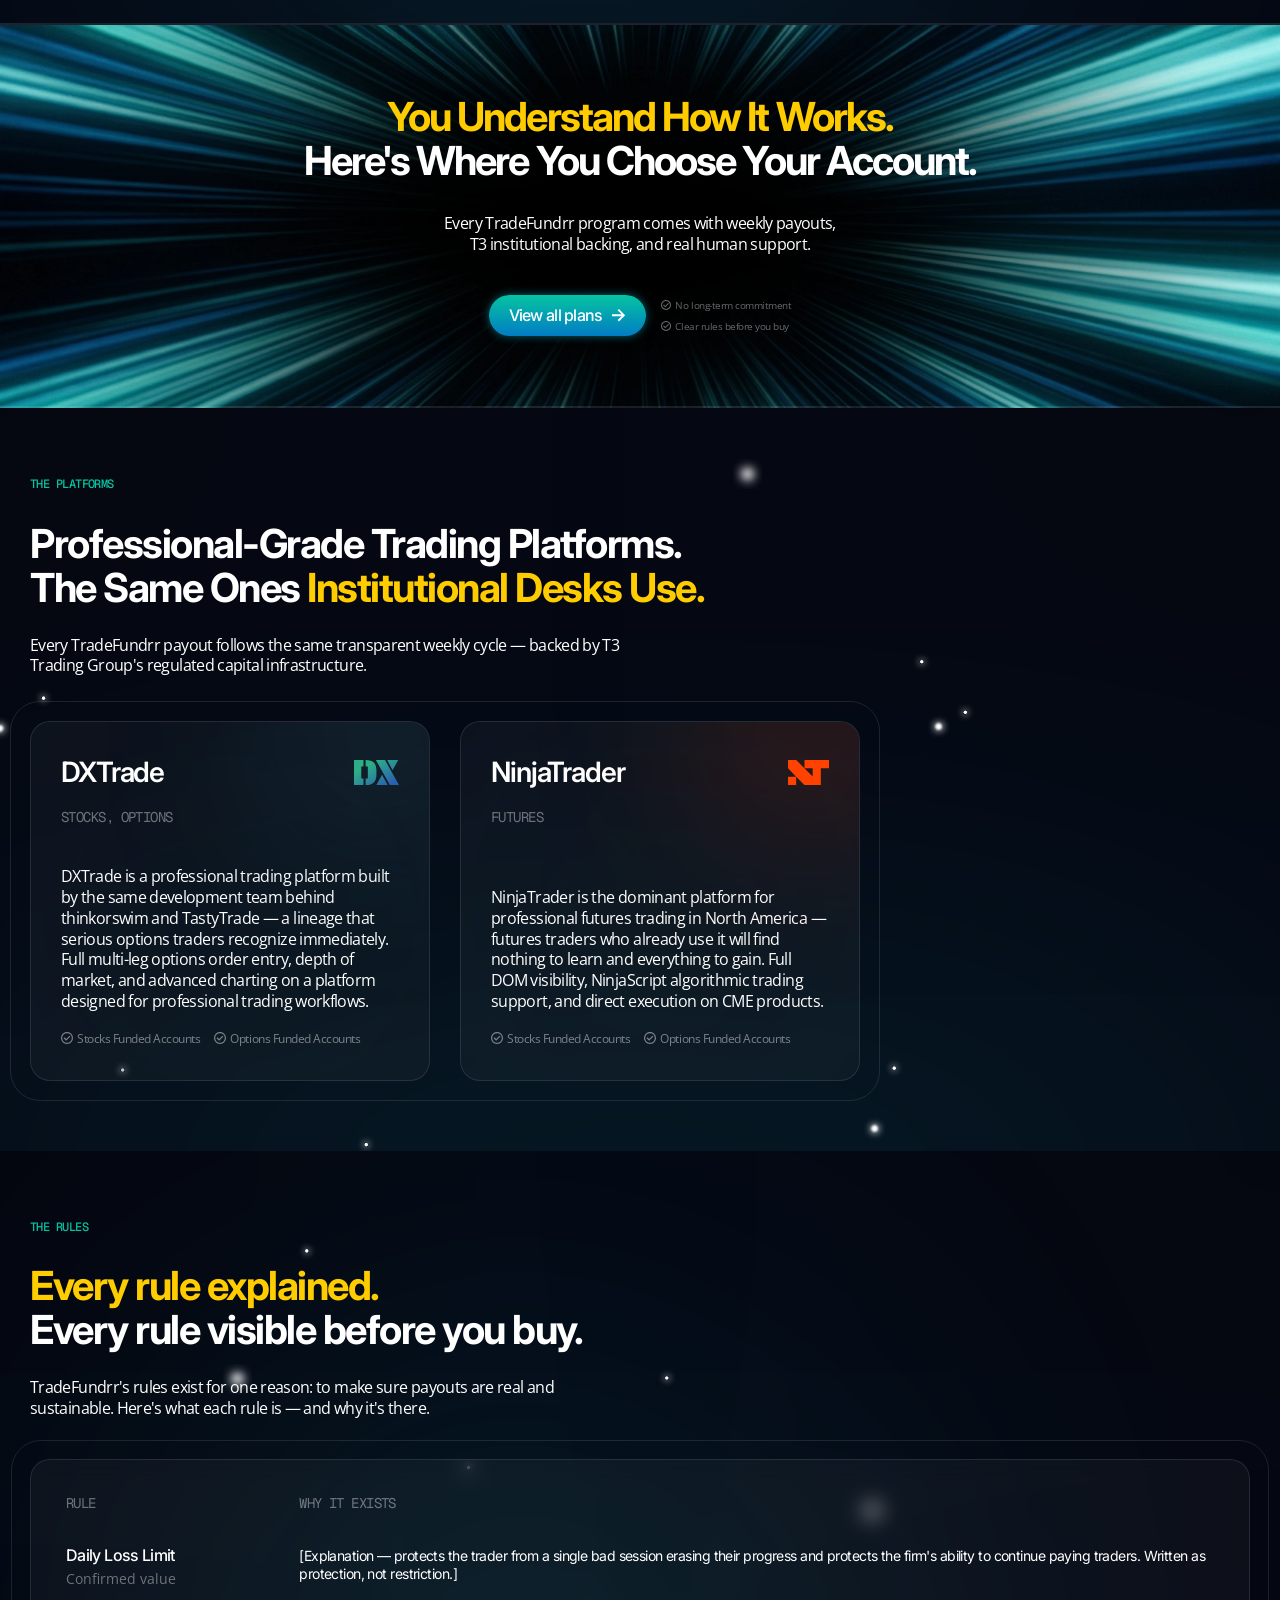
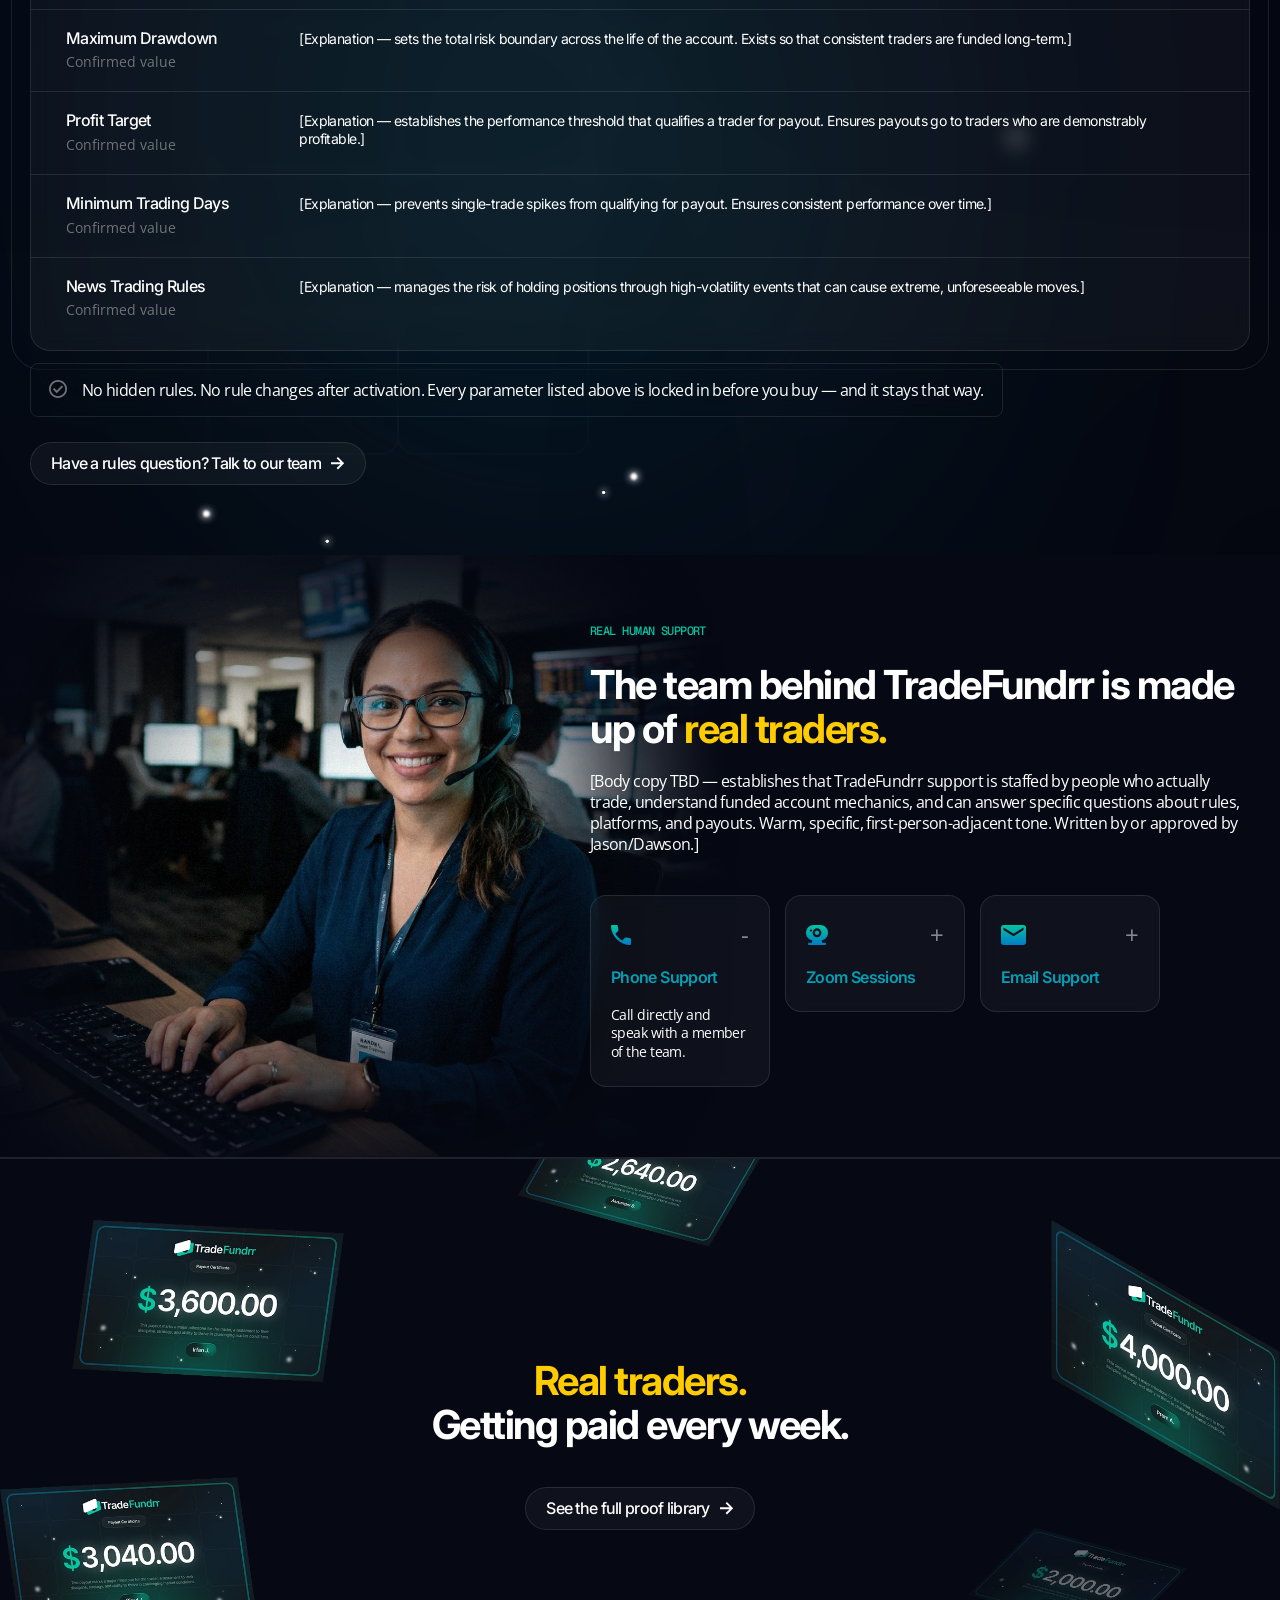
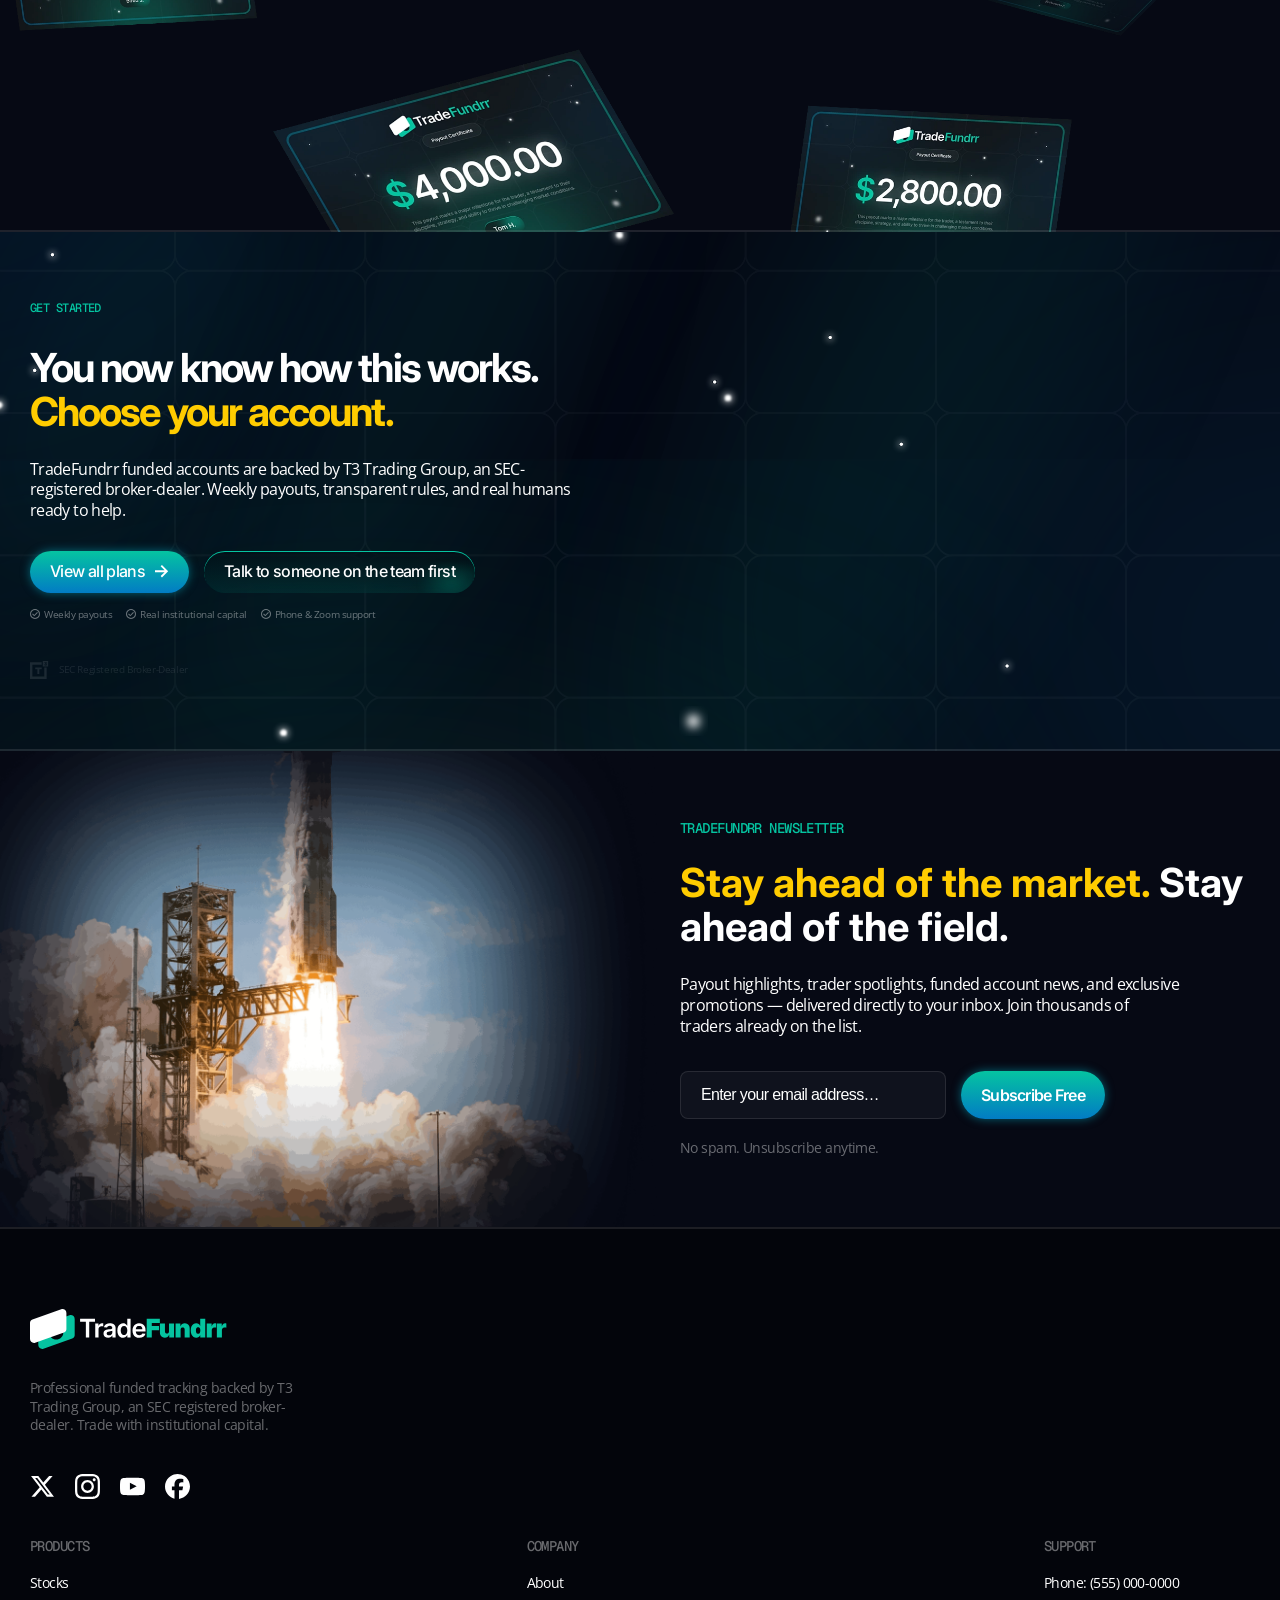
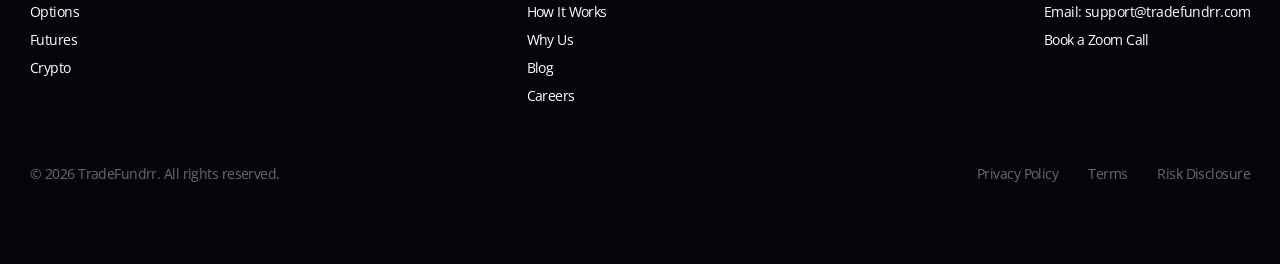
==== commit 9aef702c: "footer fix" ====
--- a/pages/about.html
+++ b/pages/about.html
@@ -568,45 +568,83 @@
   <div class="container">
     <div class="site-footer__top">
       <div class="site-footer__brand">
-        <a href="../index.html" class="navbar__logo" aria-label="TradeFundrr">
-          <span class="mark">TF</span>
-          <span class="name">TradeFundrr</span>
+        <a href="index.html" class="navbar__logo" aria-label="TradeFundrr">
+          <img src="../assets/images/logo.svg" alt="logo">
         </a>
         <p>Professional funded tracking backed by T3 Trading Group, an SEC registered broker-dealer. Trade with institutional capital.</p>
         <div class="socials">
-        <a href="#" aria-label="X / Twitter"><svg viewBox="0 0 25 25" fill="currentColor"><path d="M19.3 2.3h3.6l-7.9 9 9.3 12.4h-7.3l-5.7-7.5-6.6 7.5H1.1l8.4-9.6L.6 2.3h7.5l5.2 6.9 5.9-6.9zm-1.3 19.2h2L7.1 4.4H4.9L18 21.5z"/></svg></a>
-        <a href="#" aria-label="Instagram"><svg viewBox="0 0 25 25" fill="currentColor"><path d="M12.5 2.5c2.7 0 3 0 4.1.1 1 0 1.7.2 2.3.4.6.2 1.1.5 1.6 1 .5.5.8 1 1 1.6.2.6.4 1.3.4 2.3.1 1.1.1 1.4.1 4.1s0 3-.1 4.1c0 1-.2 1.7-.4 2.3-.2.6-.5 1.1-1 1.6-.5.5-1 .8-1.6 1-.6.2-1.3.4-2.3.4-1.1.1-1.4.1-4.1.1s-3 0-4.1-.1c-1 0-1.7-.2-2.3-.4-.6-.2-1.1-.5-1.6-1-.5-.5-.8-1-1-1.6-.2-.6-.4-1.3-.4-2.3-.1-1.1-.1-1.4-.1-4.1s0-3 .1-4.1c0-1 .2-1.7.4-2.3.2-.6.5-1.1 1-1.6.5-.5 1-.8 1.6-1 .6-.2 1.3-.4 2.3-.4 1.1-.1 1.4-.1 4.1-.1zm0 1.8c-2.6 0-2.9 0-3.9.1-.9 0-1.4.2-1.8.3-.4.2-.7.4-1 .7-.3.3-.5.6-.7 1-.1.4-.3.9-.3 1.8-.1 1-.1 1.3-.1 3.9s0 2.9.1 3.9c0 .9.2 1.4.3 1.8.2.4.4.7.7 1 .3.3.6.5 1 .7.4.1.9.3 1.8.3 1 .1 1.3.1 3.9.1s2.9 0 3.9-.1c.9 0 1.4-.2 1.8-.3.4-.2.7-.4 1-.7.3-.3.5-.6.7-1 .1-.4.3-.9.3-1.8.1-1 .1-1.3.1-3.9s0-2.9-.1-3.9c0-.9-.2-1.4-.3-1.8-.2-.4-.4-.7-.7-1-.3-.3-.6-.5-1-.7-.4-.1-.9-.3-1.8-.3-1-.1-1.3-.1-3.9-.1zm0 3a5.2 5.2 0 1 1 0 10.4 5.2 5.2 0 0 1 0-10.4zm0 8.6a3.4 3.4 0 1 0 0-6.8 3.4 3.4 0 0 0 0 6.8zm6.6-8.8a1.2 1.2 0 1 1-2.4 0 1.2 1.2 0 0 1 2.4 0z"/></svg></a>
-        <a href="#" aria-label="YouTube"><svg viewBox="0 0 25 25" fill="currentColor"><path d="M24 7.4s-.2-1.7-1-2.4c-.9-.9-1.9-1-2.3-1.1-3.3-.2-8.2-.2-8.2-.2s-4.9 0-8.2.2c-.5.1-1.4.2-2.3 1.1-.7.7-1 2.4-1 2.4s-.2 2-.2 4v1.9c0 2 .2 4 .2 4s.2 1.7 1 2.4c.9.9 2.1.9 2.6 1 1.9.2 8 .2 8 .2s4.9 0 8.2-.3c.4-.1 1.4-.2 2.3-1.1.7-.7 1-2.4 1-2.4s.2-2 .2-4v-1.9c0-1.9-.2-3.8-.2-3.8zm-13.9 8.1V8l6.5 3.7-6.5 3.8z"/></svg></a>
-        <a href="#" aria-label="LinkedIn"><svg viewBox="0 0 25 25" fill="currentColor"><path d="M20.4 3H4.6A1.6 1.6 0 0 0 3 4.6v15.8A1.6 1.6 0 0 0 4.6 22h15.8a1.6 1.6 0 0 0 1.6-1.6V4.6A1.6 1.6 0 0 0 20.4 3zM8.6 18.7H5.9V9.9h2.7v8.8zM7.2 8.7a1.6 1.6 0 1 1 0-3.2 1.6 1.6 0 0 1 0 3.2zm11.5 10H16v-4.3c0-1 0-2.3-1.4-2.3-1.4 0-1.6 1.1-1.6 2.3v4.3h-2.7V9.9h2.6v1.2c.4-.7 1.2-1.4 2.6-1.4 2.7 0 3.2 1.8 3.2 4.1v4.9z"/></svg></a>
-        <a href="#" aria-label="Discord"><svg viewBox="0 0 25 25" fill="currentColor"><path d="M20.3 4.5A19.8 19.8 0 0 0 15.5 3l-.2.4a17.6 17.6 0 0 1 4.4 1.4 16 16 0 0 0-12.4 0A17.6 17.6 0 0 1 11.7 3.4 19.8 19.8 0 0 0 4.3 4.5 22 22 0 0 0 .5 17.7a19 19 0 0 0 5.6 3l.4-.6a13 13 0 0 1-2-1l.5-.4a13.4 13.4 0 0 0 11.6 0l.5.4a13 13 0 0 1-2 1l.4.6a19 19 0 0 0 5.6-3 22 22 0 0 0-.2-13.2zM8.7 15.1A2 2 0 0 1 6.8 13c0-1.2.8-2 2-2s2 .9 2 2-.9 2-2 2zm7.4 0a2 2 0 0 1-2-2c0-1.2.9-2 2-2s2 .9 2 2-.9 2-2 2z"/></svg></a>
-        </div>
-      </div>
-      <div class="site-footer__col">
-        <h5>Products</h5>
         <ul>
-          <li><a href="stocks.html">Stocks</a></li>
-          <li><a href="options.html">Options</a></li>
-          <li><a href="pricing.html">Futures</a></li>
-          <li><a href="pricing.html">Crypto</a></li>
+          <li>
+            <a href="#"><svg width="25" height="25" viewBox="0 0 25 25" fill="none" xmlns="http://www.w3.org/2000/svg">
+            <path d="M19.0899 1.9834H22.6039L14.9268 10.7579L23.9583 22.698H16.8867L11.348 15.4564L5.01036 22.698H1.4942L9.70566 13.3127L1.04166 1.9834H8.29282L13.2994 8.60249L19.0899 1.9834ZM17.8566 20.5946H19.8037L7.23478 3.97624H5.14527L17.8566 20.5946Z" fill="white"/>
+            </svg></a>
+          </li>
+          <li>
+            <a href="#"><svg width="25" height="25" viewBox="0 0 25 25" fill="none" xmlns="http://www.w3.org/2000/svg">
+            <g clip-path="url(#clip0_60_1348)">
+            <path d="M12.5 2.25098C15.8398 2.25098 16.2354 2.26562 17.5488 2.32422C18.7695 2.37793 19.4287 2.58301 19.8682 2.75391C20.4492 2.97852 20.8691 3.25195 21.3037 3.68652C21.7432 4.12598 22.0117 4.54102 22.2363 5.12207C22.4072 5.56152 22.6123 6.22559 22.666 7.44141C22.7246 8.75977 22.7393 9.15527 22.7393 12.4902C22.7393 15.8301 22.7246 16.2256 22.666 17.5391C22.6123 18.7598 22.4072 19.4189 22.2363 19.8584C22.0117 20.4395 21.7383 20.8594 21.3037 21.2939C20.8643 21.7334 20.4492 22.002 19.8682 22.2266C19.4287 22.3975 18.7646 22.6025 17.5488 22.6563C16.2305 22.7148 15.835 22.7295 12.5 22.7295C9.16016 22.7295 8.76465 22.7148 7.45117 22.6563C6.23047 22.6025 5.57129 22.3975 5.13184 22.2266C4.55078 22.002 4.13086 21.7285 3.69629 21.2939C3.25684 20.8545 2.98828 20.4395 2.76367 19.8584C2.59277 19.4189 2.3877 18.7549 2.33398 17.5391C2.27539 16.2207 2.26074 15.8252 2.26074 12.4902C2.26074 9.15039 2.27539 8.75488 2.33398 7.44141C2.3877 6.2207 2.59277 5.56152 2.76367 5.12207C2.98828 4.54102 3.26172 4.12109 3.69629 3.68652C4.13574 3.24707 4.55078 2.97852 5.13184 2.75391C5.57129 2.58301 6.23535 2.37793 7.45117 2.32422C8.76465 2.26562 9.16016 2.25098 12.5 2.25098ZM12.5 0C9.10645 0 8.68164 0.0146484 7.34863 0.0732422C6.02051 0.131836 5.10742 0.34668 4.31641 0.654297C3.49121 0.976562 2.79297 1.40137 2.09961 2.09961C1.40137 2.79297 0.976562 3.49121 0.654297 4.31152C0.34668 5.10742 0.131836 6.01562 0.0732422 7.34375C0.0146484 8.68164 0 9.10645 0 12.5C0 15.8936 0.0146484 16.3184 0.0732422 17.6514C0.131836 18.9795 0.34668 19.8926 0.654297 20.6836C0.976562 21.5088 1.40137 22.207 2.09961 22.9004C2.79297 23.5938 3.49121 24.0234 4.31152 24.3408C5.10742 24.6484 6.01562 24.8633 7.34375 24.9219C8.67676 24.9805 9.10156 24.9951 12.4951 24.9951C15.8887 24.9951 16.3135 24.9805 17.6465 24.9219C18.9746 24.8633 19.8877 24.6484 20.6787 24.3408C21.499 24.0234 22.1973 23.5938 22.8906 22.9004C23.584 22.207 24.0137 21.5088 24.3311 20.6885C24.6387 19.8926 24.8535 18.9844 24.9121 17.6563C24.9707 16.3232 24.9854 15.8984 24.9854 12.5049C24.9854 9.11133 24.9707 8.68652 24.9121 7.35352C24.8535 6.02539 24.6387 5.11231 24.3311 4.32129C24.0234 3.49121 23.5986 2.79297 22.9004 2.09961C22.207 1.40625 21.5088 0.976563 20.6885 0.65918C19.8926 0.351562 18.9844 0.136719 17.6562 0.078125C16.3184 0.0146484 15.8936 0 12.5 0Z" fill="white"/>
+            <path d="M12.5 6.0791C8.95508 6.0791 6.0791 8.95508 6.0791 12.5C6.0791 16.0449 8.95508 18.9209 12.5 18.9209C16.0449 18.9209 18.9209 16.0449 18.9209 12.5C18.9209 8.95508 16.0449 6.0791 12.5 6.0791ZM12.5 16.665C10.2002 16.665 8.33496 14.7998 8.33496 12.5C8.33496 10.2002 10.2002 8.33496 12.5 8.33496C14.7998 8.33496 16.665 10.2002 16.665 12.5C16.665 14.7998 14.7998 16.665 12.5 16.665Z" fill="white"/>
+            <path d="M20.6738 5.8252C20.6738 6.65528 20 7.32422 19.1748 7.32422C18.3447 7.32422 17.6758 6.65039 17.6758 5.8252C17.6758 4.99512 18.3496 4.32617 19.1748 4.32617C20 4.32617 20.6738 5 20.6738 5.8252Z" fill="white"/>
+            </g>
+            <defs>
+            <clipPath id="clip0_60_1348">
+            <rect width="25" height="25" fill="white"/>
+            </clipPath>
+            </defs>
+            </svg>
+            </a>
+          </li>
+          <li>
+            <a href="#"><svg width="25" height="25" viewBox="0 0 25 25" fill="none" xmlns="http://www.w3.org/2000/svg">
+            <path d="M24.751 7.5C24.751 7.5 24.5068 5.77637 23.7549 5.01953C22.8027 4.02344 21.7383 4.01855 21.25 3.95996C17.7539 3.70605 12.5049 3.70605 12.5049 3.70605H12.4951C12.4951 3.70605 7.24609 3.70605 3.75 3.95996C3.26172 4.01855 2.19727 4.02344 1.24512 5.01953C0.493164 5.77637 0.253906 7.5 0.253906 7.5C0.253906 7.5 0 9.52637 0 11.5479V13.4424C0 15.4639 0.249023 17.4902 0.249023 17.4902C0.249023 17.4902 0.493164 19.2139 1.24023 19.9707C2.19238 20.9668 3.44238 20.9326 3.99902 21.04C6.00098 21.2305 12.5 21.2891 12.5 21.2891C12.5 21.2891 17.7539 21.2793 21.25 21.0303C21.7383 20.9717 22.8027 20.9668 23.7549 19.9707C24.5068 19.2139 24.751 17.4902 24.751 17.4902C24.751 17.4902 25 15.4687 25 13.4424V11.5479C25 9.52637 24.751 7.5 24.751 7.5ZM9.91699 15.7422V8.71582L16.6699 12.2412L9.91699 15.7422Z" fill="white"/>
+            </svg>
+            </a>
+          </li>
+          <li>
+            <a href="#"><svg width="25" height="25" viewBox="0 0 25 25" fill="none" xmlns="http://www.w3.org/2000/svg">
+            <g clip-path="url(#clip0_60_1350)">
+            <path d="M12.5 0C5.5965 0 0 5.5965 0 12.5C0 18.362 4.036 23.281 9.4805 24.632V16.32H6.903V12.5H9.4805V10.854C9.4805 6.5995 11.406 4.6275 15.583 4.6275C16.375 4.6275 17.7415 4.783 18.3005 4.938V8.4005C18.0055 8.3695 17.493 8.354 16.8565 8.354C14.807 8.354 14.015 9.1305 14.015 11.149V12.5H18.098L17.3965 16.32H14.015V24.9085C20.2045 24.161 25.0005 18.891 25.0005 12.5C25 5.5965 19.4035 0 12.5 0Z" fill="white"/>
+            </g>
+            <defs>
+            <clipPath id="clip0_60_1350">
+            <rect width="25" height="25" fill="white"/>
+            </clipPath>
+            </defs>
+            </svg>
+            </a>
+          </li>
         </ul>
-      </div>
-      <div class="site-footer__col">
-        <h5>Company</h5>
-        <ul>
-          <li><a href="about.html">About</a></li>
-          <li><a href="../index.html#how-it-works">How It Works</a></li>
-          <li><a href="why-us.html">Why Us</a></li>
-          <li><a href="#">Blog</a></li>
-          <li><a href="#">Careers</a></li>
-        </ul>
-      </div>
-      <div class="site-footer__col">
-        <h5>Support</h5>
-        <ul>
-          <li><a href="tel:+15550000000">Phone: (555) 000-0000</a></li>
-          <li><a href="mailto:support@tradefundrr.com">Email: support@tradefundrr.com</a></li>
-          <li><a href="#">Book a Zoom Call</a></li>
-        </ul>
+        </div>
+      </div>
+      
+      <div class="site-footer__right">
+        <div class="site-footer__col">
+          <h5>Products</h5>
+          <ul>
+            <li><a href="pages/stocks.html">Stocks</a></li>
+            <li><a href="pages/options.html">Options</a></li>
+            <li><a href="pages/pricing.html">Futures</a></li>
+            <li><a href="pages/pricing.html">Crypto</a></li>
+          </ul>
+        </div>
+        <div class="site-footer__col">
+          <h5>Company</h5>
+          <ul>
+            <li><a href="pages/about.html">About</a></li>
+            <li><a href="index.html#how-it-works">How It Works</a></li>
+            <li><a href="pages/why-us.html">Why Us</a></li>
+            <li><a href="#">Blog</a></li>
+            <li><a href="#">Careers</a></li>
+          </ul>
+        </div>
+        <div class="site-footer__col">
+          <h5>Support</h5>
+          <ul>
+            <li><a href="tel:+15550000000">Phone: (555) 000-0000</a></li>
+            <li><a href="mailto:support@tradefundrr.com">Email: support@tradefundrr.com</a></li>
+            <li><a href="#">Book a Zoom Call</a></li>
+          </ul>
+        </div>
       </div>
     </div>
     <div class="site-footer__bottom">
@@ -620,6 +658,7 @@
   </div>
 </footer>
 
+
 <script src="../js/main.js" defer></script>
 </body>
 </html>
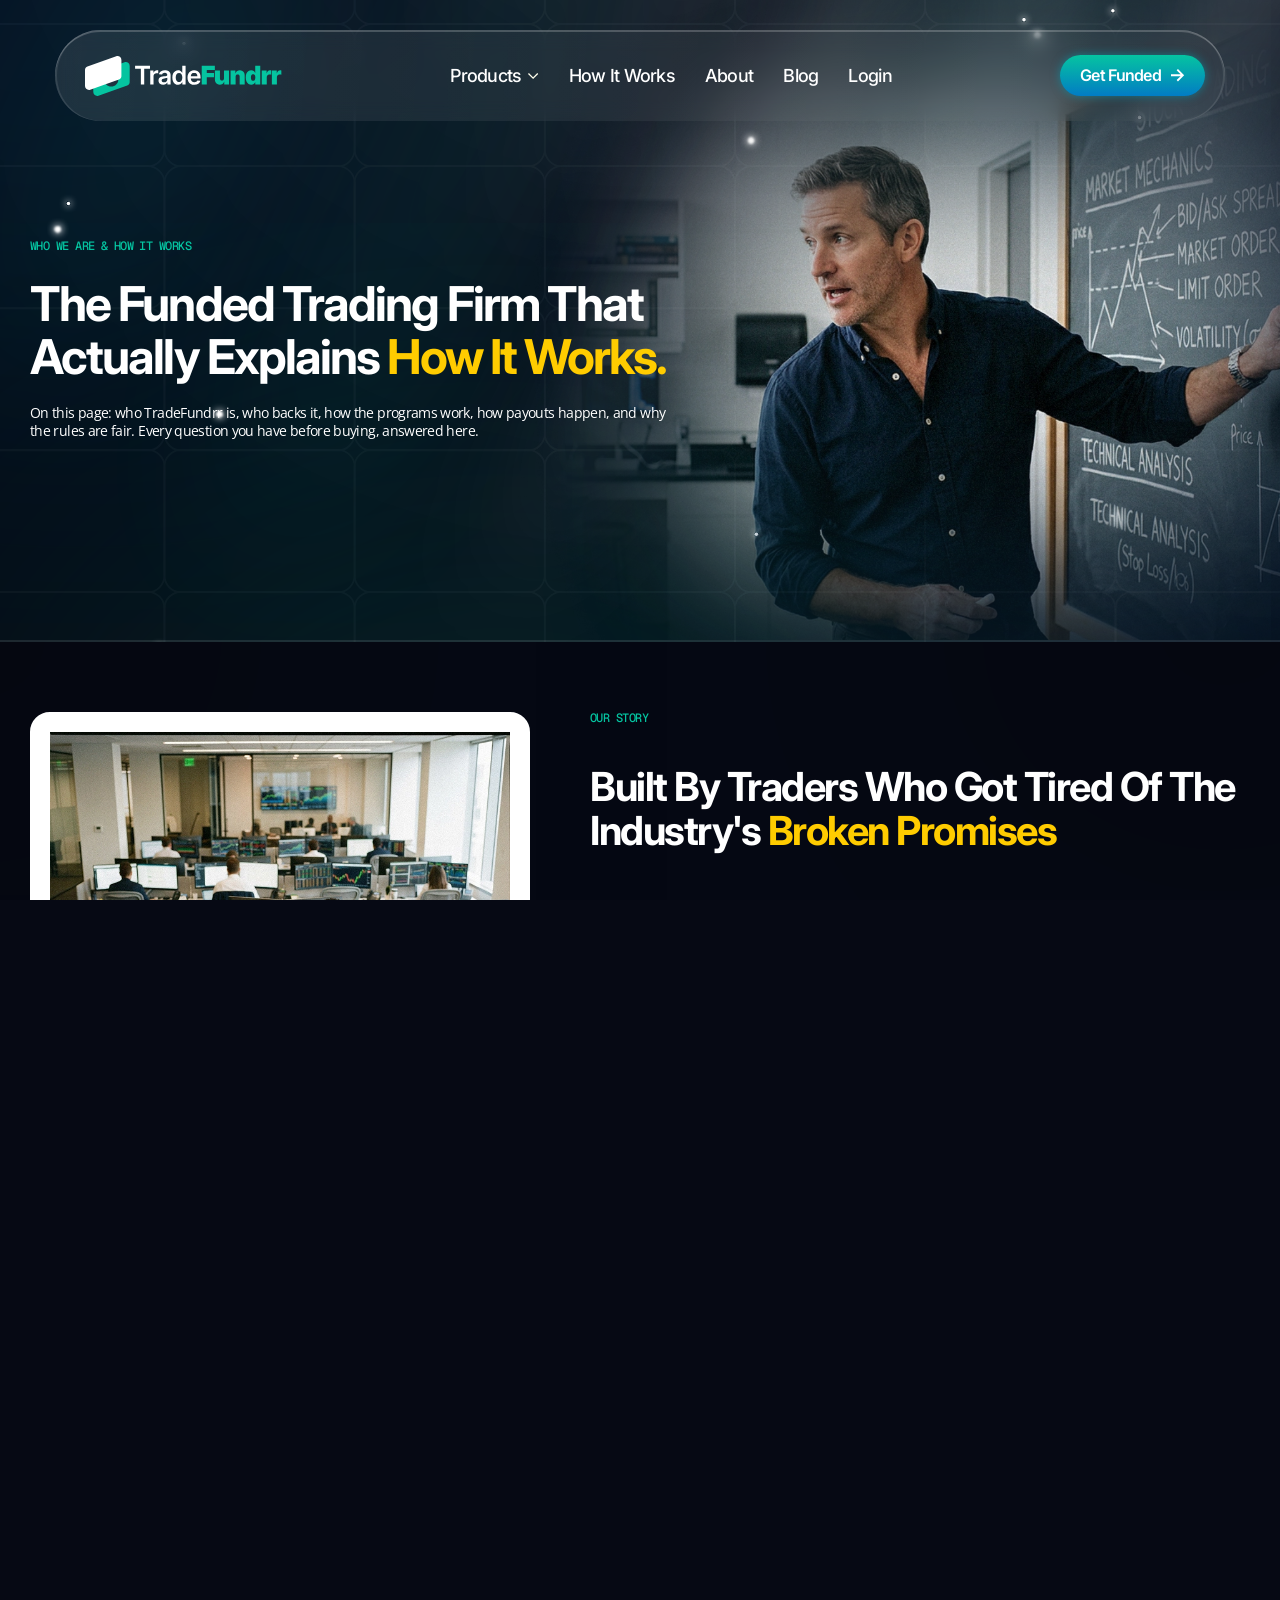
==== commit 36ac7b74: "second version" ====
--- a/pages/about.html
+++ b/pages/about.html
@@ -14,36 +14,39 @@
 
 <header class="site-header">
   <nav class="navbar" aria-label="Primary">
-    <a href="index.html" class="navbar__logo" aria-label="TradeFundrr home">
+    <a href="../index.html" class="navbar__logo" aria-label="TradeFundrr home">
       <img src="../assets/images/logo.svg" alt="logo">
     </a>
+    <button class="nav-toggle" aria-label="Toggle menu" aria-expanded="false">
+      <span></span><span></span><span></span>
+    </button>
     <div class="navbar__nav">
       <span class="has-sub" tabindex="0" aria-haspopup="true">
         Products
         <span class="arrow"><img src="../assets/images/down-arrow.svg" alt="down-arrow"></span>
         <div class="dropdown" role="menu" >
-          <a href="pages/stocks.html" data-cat="stocks">
+          <a href="stocks.html" data-cat="stocks">
             <span class="thumb"><img src="../assets/images/dropdown-1.png" alt="dropdown"></span>
             <span class="body">
               <span class="row"><span class="title">Stocks</span><span class="arrow-right"><img src="../assets/images/dropdown-arrow-right.svg" alt="dropdown-arrow-right"></span></span>
               <span class="desc">Funded stock trading accounts with $25K+ in institutional capital</span>
             </span>
           </a>
-          <a href="pages/options.html" data-cat="options">
+          <a href="options.html" data-cat="options">
             <span class="thumb"><img src="../assets/images/dropdown-2.png" alt="dropdown"></span>
             <span class="body">
               <span class="row"><span class="title">Options</span><span class="arrow-right"><img src="../assets/images/dropdown-arrow-right.svg" alt="dropdown-arrow-right"></span></span>
               <span class="desc">Funded options accounts — multi-leg strategies, real institutional capital</span>
             </span>
           </a>
-          <a href="pages/pricing.html" data-cat="futures">
+          <a href="pricing.html" data-cat="futures">
             <span class="thumb"><img src="../assets/images/dropdown-3.png" alt="dropdown"></span>
             <span class="body">
               <span class="row"><span class="title">Futures</span><span class="arrow-right"><img src="../assets/images/dropdown-arrow-right.svg" alt="dropdown-arrow-right"></span></span>
               <span class="desc">NinjaTrader-powered futures funded accounts from $39/mo</span>
             </span>
           </a>
-          <a href="pages/pricing.html" data-cat="crypto">
+          <a href="pricing.html" data-cat="crypto">
             <span class="thumb"><img src="../assets/images/dropdown-4.png" alt="dropdown"></span>
             <span class="body">
               <span class="row"><span class="title">Crypto</span><span class="arrow-right"><img src="../assets/images/dropdown-arrow-right.svg" alt="dropdown-arrow-right"></span></span>
@@ -52,12 +55,12 @@
           </a>
         </div>
       </span>
-      <a href="index.html#how-it-works">How It Works</a>
-      <a href="pages/about.html">About</a>
+      <a href="../index.html#how-it-works">How It Works</a>
+      <a href="about.html">About</a>
       <a href="#">Blog</a>
       <a href="#">Login</a>
     </div>
-    <a href="pages/pricing.html" class="btn btn--primary navbar__cta">Get Funded <span class="arrow"><img src="../assets/images/btn-arrow.svg" alt="btn-arrow"></span></a>
+    <a href="pricing.html" class="btn btn--primary navbar__cta">Get Funded <span class="arrow"><img src="../assets/images/btn-arrow.svg" alt="btn-arrow"></span></a>
   </nav>
 </header>
 
@@ -126,7 +129,7 @@
             [P3 — When TradeFundrr says 'real capital,' it means capital backed by a firm that is legally accountable for it. When payout time comes, there is a regulated institution behind the obligation — not a marketing company's goodwill. Written to land as insight, not reassurance.]
           </p>
         </div>
-        <a href="pages/about.html" class="btn btn--glass smaller">Learn more about how programs work <span class="arrow"><img src="../assets/images/btn-arrow.svg" alt="btn-arrow"></span></a>
+        <a href="about.html" class="btn btn--glass smaller">Learn more about how programs work <span class="arrow"><img src="../assets/images/btn-arrow.svg" alt="btn-arrow"></span></a>
       </div>
 
       <div class="institutional__card">
@@ -145,7 +148,7 @@
 
 
 
-<!-- <section class="programs-section">
+<section class="programs-section">
   <div class="container">
     <div>
       <p class="eyebrow">The programs</p>
@@ -169,23 +172,26 @@
         <p class="lead">Instant Funding gives you immediate access to a funded trading account — no evaluation required. From the moment you activate your account, you're trading real institutional capital.</p>
 
         <div class="steps">
-          <div class="col-rail">
-            <div class="step-num is-active">1</div>
-            <div class="step-num">2</div>
-            <div class="step-num">3</div>
-          </div>
+          
           <div class="col-body">
-            <div class="step">
+            <div class="step active">
+              <div class="counter">
+                <span>1</span>
+              </div>
               <h4>Purchase &amp; Activate</h4>
               <p>Select your Instant Funding account size. Your funded account is activated immediately — you can begin trading on your chosen platform within hours of purchase.</p>
             </div>
             <div class="step">
+              <div class="counter">
+                <span>2</span>
+              </div>
               <h4 class="is-muted">Trade Within the Rules</h4>
-              <p>Trade your strategy within the published Instant Funding rules. Daily loss limit, max drawdown, and trading windows are printed before you sign up — and unchanged after.</p>
             </div>
             <div class="step">
+              <div class="counter">
+                <span>3</span>
+              </div>
               <h4 class="is-muted">Request Your Payout</h4>
-              <p>Eligible accounts request payouts in the trader portal — settled every Friday on the 80/20 split you onboarded with.</p>
             </div>
           </div>
         </div>
@@ -193,100 +199,108 @@
         <div class="key-rules">
           <p class="label">Key rules — instant funding</p>
           <ul>
-            <li>Daily loss limit and max drawdown printed before signup</li>
-            <li>News-trading window rules disclosed and identical for every account</li>
-            <li>Profit split locked at 80/20 — no tier escalation</li>
+            <li>Rule 1, to be confirmed by Jason</li>
+            <li>Rule 2, to be confirmed by Jason</li>
+            <li>Rule 3, to be confirmed by Jason</li>
           </ul>
         </div>
 
         <div class="actions">
-          <a href="pricing.html" class="btn btn--primary">See Instant Funding Programs <span class="arrow">→</span></a>
-          <span class="pill"><span class="ic"></span>Eligible for payout in as few as 5 days</span>
-        </div>
-      </div>
-
-      <div class="programs-tabs__panel is-hidden" data-panel="evaluation">
-        <p class="lead">The Evaluation Account is the lowest-cost path into a real funded account. Hit a published profit target inside the documented rules, then convert directly to a live institutional account.</p>
+          <a href="pricing.html" class="btn btn--primary">See Instant Funding Programs <span class="arrow"><img src="../assets/images/btn-arrow.svg" alt="btn"></span></a>
+          <span class="pill"><span><img src="../assets/images/eligible.svg" alt="eligible"></span>Eligible for payout in as few as 5 days</span>
+        </div>
+      </div>
+
+      <div class="programs-tabs__panel"  style="display:none;" data-panel="evaluation">
+        <p class="lead">Instant Funding gives you immediate access to a funded trading account — no evaluation required. From the moment you activate your account, you're trading real institutional capital.</p>
 
         <div class="steps">
-          <div class="col-rail">
-            <div class="step-num is-active">1</div>
-            <div class="step-num">2</div>
-            <div class="step-num">3</div>
+          
+          <div class="col-body">
+            <div class="step active">
+              <div class="counter">
+                <span>1</span>
+              </div>
+              <h4>Purchase &amp; Activate</h4>
+              <p>Select your Instant Funding account size. Your funded account is activated immediately — you can begin trading on your chosen platform within hours of purchase.</p>
+            </div>
+            <div class="step">
+              <div class="counter">
+                <span>2</span>
+              </div>
+              <h4 class="is-muted">Trade Within the Rules</h4>
+            </div>
+            <div class="step">
+              <div class="counter">
+                <span>3</span>
+              </div>
+              <h4 class="is-muted">Request Your Payout</h4>
+            </div>
           </div>
+        </div>
+
+        <div class="key-rules">
+          <p class="label">Key rules — instant funding</p>
+          <ul>
+            <li>Rule 1, to be confirmed by Jason</li>
+            <li>Rule 2, to be confirmed by Jason</li>
+            <li>Rule 3, to be confirmed by Jason</li>
+          </ul>
+        </div>
+
+        <div class="actions">
+          <a href="pricing.html" class="btn btn--primary">See Instant Funding Programs <span class="arrow"><img src="../assets/images/btn-arrow.svg" alt="btn"></span></a>
+          <span class="pill"><span><img src="../assets/images/eligible.svg" alt="eligible"></span>Eligible for payout in as few as 5 days</span>
+        </div>
+      </div>
+
+      <div class="programs-tabs__panel"  style="display:none;" data-panel="live">
+        <p class="lead">Instant Funding gives you immediate access to a funded trading account — no evaluation required. From the moment you activate your account, you're trading real institutional capital.</p>
+
+        <div class="steps">
+          
           <div class="col-body">
+            <div class="step active">
+              <div class="counter">
+                <span>1</span>
+              </div>
+              <h4>Purchase &amp; Activate</h4>
+              <p>Select your Instant Funding account size. Your funded account is activated immediately — you can begin trading on your chosen platform within hours of purchase.</p>
+            </div>
             <div class="step">
-              <h4>Purchase the Evaluation</h4>
-              <p>Select your Evaluation account size. Lowest entry cost across our programs — published rules, documented profit target.</p>
+              <div class="counter">
+                <span>2</span>
+              </div>
+              <h4 class="is-muted">Trade Within the Rules</h4>
             </div>
             <div class="step">
-              <h4 class="is-muted">Hit the profit target</h4>
-              <p>Trade within the published rules until you reach the documented profit target. Most traders clear in 7–14 days.</p>
-            </div>
-            <div class="step">
-              <h4 class="is-muted">Convert to live funding</h4>
-              <p>Once you clear, the account converts to a live institutional account on the same 80/20 weekly-payout structure as Instant Funding.</p>
+              <div class="counter">
+                <span>3</span>
+              </div>
+              <h4 class="is-muted">Request Your Payout</h4>
             </div>
           </div>
         </div>
 
         <div class="key-rules">
-          <p class="label">Key rules — evaluation</p>
-          <ul>
-            <li>Documented profit target and time window — published before signup</li>
-            <li>Daily loss limit and max drawdown identical to live funding</li>
-            <li>Discounted retest if you don't clear on the first attempt</li>
+          <p class="label">Key rules — instant funding</p>
+          <ul>
+            <li>Rule 1, to be confirmed by Jason</li>
+            <li>Rule 2, to be confirmed by Jason</li>
+            <li>Rule 3, to be confirmed by Jason</li>
           </ul>
         </div>
 
         <div class="actions">
-          <a href="pricing.html" class="btn btn--primary">See Evaluation Programs <span class="arrow">→</span></a>
-          <span class="pill"><span class="ic"></span>Most traders clear in 7–14 days</span>
-        </div>
-      </div>
-
-      <div class="programs-tabs__panel is-hidden" data-panel="live">
-        <p class="lead">Consistent performers across Instant Funding and Evaluation programs are reviewed for the path to live T3 Trading Group capital — scalable to $1M+ in real institutional buying power.</p>
-
-        <div class="steps">
-          <div class="col-rail">
-            <div class="step-num is-active">1</div>
-            <div class="step-num">2</div>
-            <div class="step-num">3</div>
-          </div>
-          <div class="col-body">
-            <div class="step">
-              <h4>Build a track record</h4>
-              <p>Trade an Instant Funding or Evaluation account through several payout cycles to establish documented performance.</p>
-            </div>
-            <div class="step">
-              <h4 class="is-muted">Get reviewed for Pro / Elite</h4>
-              <p>Consistent traders are invited to apply for Pro Trader (85/15) and Elite (90/10) tiers with raised buying power.</p>
-            </div>
-            <div class="step">
-              <h4 class="is-muted">Scale to $1M+ in live capital</h4>
-              <p>Top performers route directly to T3 Trading Group's live institutional desk with scaled position size and direct desk routing.</p>
-            </div>
-          </div>
-        </div>
-
-        <div class="key-rules">
-          <p class="label">Key rules — path to live</p>
-          <ul>
-            <li>Track record reviewed against documented criteria — not at firm discretion</li>
-            <li>Tier upgrades raise the split, never reduce it</li>
-            <li>Scaling rules published; no surprise demotion of buying power</li>
-          </ul>
-        </div>
-
-        <div class="actions">
-          <a href="pricing.html" class="btn btn--primary">See all programs <span class="arrow">→</span></a>
-          <span class="pill"><span class="ic"></span>Direct desk routing on Pro &amp; Elite</span>
-        </div>
-      </div>
-    </div>
-  </div>
-</section> -->
+          <a href="pricing.html" class="btn btn--primary">See Instant Funding Programs <span class="arrow"><img src="../assets/images/btn-arrow.svg" alt="btn"></span></a>
+          <span class="pill"><span><img src="../assets/images/eligible.svg" alt="eligible"></span>Eligible for payout in as few as 5 days</span>
+        </div>
+      </div>
+
+      
+    </div>
+  </div>
+</section>
 
 
 
@@ -323,7 +337,7 @@
         T3 institutional backing, and real human support.
       </p>
       <div class="btn-row">
-        <a href="pages/pricing.html" class="btn btn--primary">View all plans <span class="arrow"><img src="../assets/images/btn-arrow.svg" alt="btn-arrow"></span></a>
+        <a href="pricing.html" class="btn btn--primary">View all plans <span class="arrow"><img src="../assets/images/btn-arrow.svg" alt="btn-arrow"></span></a>
         <div class="tick-row">
           <span class="tick"><span><img src="../assets/images/list-mark.svg" alt="list-mark"></span> No long-term commitment</span>
           <span class="tick"><span><img src="../assets/images/list-mark.svg" alt="list-mark"></span> Clear rules before you buy</span>
@@ -482,7 +496,7 @@
               <span class="symbol">-</span>
             </div>
             <h4>Phone Support</h4>
-            <p>Call directly and speak with a member of the team.</p>
+            <p style="display:block;">Call directly and speak with a member of the team.</p>
           </div>
           <div class="card">
             <div class="icon">
@@ -528,7 +542,7 @@
         TradeFundrr funded accounts are backed by T3 Trading Group, an SEC-registered broker-dealer. Weekly payouts, transparent rules, and real humans ready to help.
       </p>
       <div class="btn-row">
-        <a href="pages/pricing.html" class="btn btn--primary">View all plans <span class="arrow"><img src="../assets/images/btn-arrow.svg" alt="btn-arrow"></span></a>
+        <a href="pricing.html" class="btn btn--primary">View all plans <span class="arrow"><img src="../assets/images/btn-arrow.svg" alt="btn-arrow"></span></a>
         <a href="#" class="btn btn--glass">Talk to someone on the team first</a>
       </div>
       <div class="tick-row">
@@ -568,7 +582,7 @@
   <div class="container">
     <div class="site-footer__top">
       <div class="site-footer__brand">
-        <a href="index.html" class="navbar__logo" aria-label="TradeFundrr">
+        <a href="../index.html" class="navbar__logo" aria-label="TradeFundrr">
           <img src="../assets/images/logo.svg" alt="logo">
         </a>
         <p>Professional funded tracking backed by T3 Trading Group, an SEC registered broker-dealer. Trade with institutional capital.</p>
@@ -621,18 +635,18 @@
         <div class="site-footer__col">
           <h5>Products</h5>
           <ul>
-            <li><a href="pages/stocks.html">Stocks</a></li>
-            <li><a href="pages/options.html">Options</a></li>
-            <li><a href="pages/pricing.html">Futures</a></li>
-            <li><a href="pages/pricing.html">Crypto</a></li>
+            <li><a href="stocks.html">Stocks</a></li>
+            <li><a href="options.html">Options</a></li>
+            <li><a href="pricing.html">Futures</a></li>
+            <li><a href="pricing.html">Crypto</a></li>
           </ul>
         </div>
         <div class="site-footer__col">
           <h5>Company</h5>
           <ul>
-            <li><a href="pages/about.html">About</a></li>
-            <li><a href="index.html#how-it-works">How It Works</a></li>
-            <li><a href="pages/why-us.html">Why Us</a></li>
+            <li><a href="about.html">About</a></li>
+            <li><a href="../index.html#how-it-works">How It Works</a></li>
+            <li><a href="why-us.html">Why Us</a></li>
             <li><a href="#">Blog</a></li>
             <li><a href="#">Careers</a></li>
           </ul>
@@ -658,7 +672,7 @@
   </div>
 </footer>
 
-
-<script src="../js/main.js" defer></script>
+<script src="https://code.jquery.com/jquery-3.7.1.min.js" crossorigin="anonymous"></script>
+<script src="../js/main.js"></script>
 </body>
 </html>
--- a/assets/css/main.css
+++ b/assets/css/main.css
@@ -9,6 +9,9 @@
 }
 html {
     -webkit-text-size-adjust: 100%;
+}
+body,html{
+    overflow-x: hidden;
 }
 html,
 body {
@@ -1599,13 +1602,15 @@
     align-items: center;
     flex-direction: column;
     justify-content: space-between;
-    gap: 20px;
     font-family: "Inter", system-ui, sans-serif;
     font-weight: 500;
     font-size: 18px;
     color: #fff;
     letter-spacing: -0.72px;
     line-height: 1.1;
+}
+.qa__body{
+    margin-top: 20px;
 }
 .qa >div .chev {
     width: 14px;
@@ -1658,9 +1663,7 @@
 .site-footer__brand .navbar__logo {
     pointer-events: auto;
 }
-.qa.opened .qa__body{
-	display: block;
-}
+
 .site-footer__brand p {
     color: #fff;
     font-family: "Open Sans", system-ui, sans-serif;
@@ -1769,7 +1772,7 @@
     letter-spacing: -0.72px;
     color: #fff;
     background: hsla(0, 0%, 100%, 0.04);
-    border: 1px solid hsla(0, 0%, 100%, 0.1);
+    border: 2px solid hsla(0, 0%, 100%, 0.1);
     border-bottom: 0;
     backdrop-filter: blur(100px);
     cursor: pointer;
@@ -2872,7 +2875,7 @@
 .plans{
     background:url("../images/plan-back-fixed.svg");
     background-repeat: no-repeat;
-    background-size: 1440px;
+    background-size: cover;
     position: relative;
     background-position: center;
 }
@@ -2881,7 +2884,7 @@
     pointer-events: none;
 }
 .plans__card.is-featured .small-desc , .plans__card.is-featured .includes>p{
-    color:rgba(4,159,180,1);
+    color:#5FC2D2;
 }
 .real-support{
     background:url("../images/human-support.webp");
@@ -2912,9 +2915,7 @@
 .real-support__cards .card p{
     display: none;
 }
-.real-support__cards .card.opened p{
-    display: block;
-}
+
 
 .institutional .eyebrow{
     margin-bottom: 40px;
@@ -3257,7 +3258,7 @@
 .reassurance__item .label{
     font-size: 15.5px;
     font-weight: 400;
-    letter-spacing: -0.04em;
+    letter-spacing: -0.06em;
 }
 .reassurance__grid{
     padding:0px;
@@ -3825,7 +3826,7 @@
 .hero.secondary{
     position: relative;
 }
-.hero.secondary .float-image{
+.hero .float-image{
     position: absolute;
     top:0px;
     right:0px;
@@ -3950,7 +3951,7 @@
 }
 .plans.bigger{
 
-    background-size: 1640px;
+    background-size: cover;
 }
 .plans .dbl>a{
     margin-right: 15px;
@@ -3964,7 +3965,7 @@
     border-radius: 8px;
 }
 .plans__card.is-featured .includes>.details>span,  .plans__card.is-featured .includes>.details .row>span{
-    color:rgba(4,159,180,1)!important;
+    color:#5FC2D2!important;
 }
 .plans__grid .plans__card .includes>.details>.row:last-child{
     margin-bottom: 0px;
@@ -4090,7 +4091,7 @@
 }
 .article .container .media ul li>p{
     margin:0px;
-    color:rgba(4,159,180,1);
+    color:#5FC2D2;
     font-size: 16px;
     line-height: 130%;
     letter-spacing: -0.04em;
@@ -4124,7 +4125,2349 @@
 .cta-block .cta-block__sub.longer{
     max-width: 100%;
 }
+.programs-tabs__nav{
+    margin-left: 0px;
+}
+.programs-tabs__nav button.is-active{
+    border-bottom:0px;
+}
+.programs-tabs__panel .steps .col-body .step h4.is-muted{
+    color:rgba(5,196,161,.6);
+}
+.programs-tabs__panel .steps .col-body{
+    gap:0px;
+}
+.programs-tabs__panel .steps .col-body .step{
+    margin-bottom: 39px;
+    position: relative
+}
+.programs-tabs__panel .steps .col-body .step .counter>span{
+    display: inline-flex;
+    align-items: center;
+    justify-content: center;
+    min-width: 40px;
+    max-width: 40px;
+    min-height: 40px;
+    max-height: 40px;
+    border-radius: 250px;
+    font-size: 20px;
+    line-height: 110%;
+    font-family: "Geist Mono", "IBM Plex Mono", ui-monospace, monospace;
+    font-weight: 500;
+}
+.programs-tabs__panel .steps .col-body .step h4.is-muted{
+    margin-bottom: 20px;
+}
+
+.programs-tabs__panel .steps .col-body .step .counter{
+    position: absolute;
+    left:-90px;
+    top:-12px;
+    min-width: 50px;
+    max-width: 50px;
+    min-height: 50px;
+    max-height: 50px;
+    display: inline-flex;
+    align-items: center;
+    justify-content: center;
+    border-radius: 250px;
+    /*box-shadow:0px 0px 30px 0px rgba(5,196,161,.6);*/
+    border:2px solid #05C4A1;
+}
+.programs-tabs__panel .steps .col-body .step{
+    position: relative;
+}
+.programs-tabs__panel .steps .col-body .step:before{
+    content:"";
+    position: absolute;
+    left:-65px;
+    top:38px;
+    height: calc(100% - 10px);
+    width: 2px;
+    background-color: rgba(255,255,255,.1);
+}
+.programs-tabs__panel .steps .step:last-child:before{
+    content: none;
+}
+.programs-tabs__panel .steps .col-body .step .counter>span{
+    background-color:rgba(255,255,255,.04);
+    border:1px solid rgba(255,255,255,.1);
+}
+.programs-tabs__panel .steps .col-body .step .counter{
+    border-color:rgba(255,255,255,.1);
+}
+.programs-tabs__panel .steps .col-body .step:last-child{
+    margin-bottom: 0px;
+}
+.programs-section .programs-tabs__panel .lead{
+    max-width: 800px;
+}
+.programs-tabs__panel .steps{
+    gap:40px;
+    width: 100%;
+    max-width: 690px;
+    display: flex;
+    padding-left: 90px;
+}
+.programs-tabs__nav button{
+    padding:10px 30px;
+    min-height: 48px;
+    font-size: 18px;
+    font-weight: 500;
+}
+.programs-tabs__nav{
+    position: relative;
+    z-index: 3;
+    top:-1px;
+}
+.programs-tabs__panel .steps .col-body .step:last-child h4:last-child{
+    margin-bottom: 0px;
+}
+.programs-tabs__panel .steps .col-body .step.active .counter>span{
+    backdrop-filter:blur(20px);
+    box-shadow:inset 0px 1px 0px 0px #05C4A1;
+}
+.programs-tabs__panel .steps .col-body .step.active .counter{
+    border-color:#05C4A1;
+    box-shadow:0px 0px 30px 0px rgba(5,196,161,.6);
+}
+.programs-tabs__panel .steps .col-body .step.active:before{
+    background-color: #05C4A1;
+}
+.programs-tabs__panel{
+    margin-top: 0px;
+}
+.programs-tabs__panel .key-rules .label{
+    color:rgba(5,196,161,.6);
+}
+.programs-tabs__panel .key-rules ul li::before{
+    height: 1px;
+    background-color: rgba(5,196,161,.6);
+}
+.programs-tabs__panel .actions{
+    margin-top: 40px;
+}
+.programs-tabs__panel .actions>.btn--primary{
+    font-weight: 500;
+    min-height: 48px;
+    padding-top: 4px;
+    padding-bottom: 4px;
+}
+.programs-tabs__panel .actions .pill{
+    min-height: 48px;
+    padding-left: 18px;
+    padding-right: 18px;
+    border:1px solid rgba(255,255,255,.1);
+    backdrop-filter: blur(20px);
+    font-family: "Inter", system-ui, sans-serif;
+    font-weight: 400;
+}
+.programs-section .programs-tabs{
+    position: relative;
+}
+.programs-section{
+    background:url('../images/program-back.svg');
+    background-repeat: no-repeat;
+    background-size: cover;
+    background-position: center;
+}
+.programs-section .programs-tabs:before{
+    content:"";
+    position: absolute;
+    left:-20px;
+    top:-20px;
+    border-radius: 30px;
+    border:1px solid rgba(255,255,255,.1);
+    width: calc(100% + 40px);
+    height: calc(100% + 40px);
+}
+
+.how-it-works.complex.long .how-it-works__head p.lead{
+    margin-top: 30px;
+    font-size: 16px;
+    line-height: 130%;
+    letter-spacing: -0.04em;
+    color:#fff;
+    font-weight: 400;
+}
+.how-it-works.complex.long .how-it-works__head{
+    max-width: 1040px;
+}
+.how-it-works.complex .bottom__float .desc>p{
+    margin:0px;
+    font-size: 18px;
+    line-height: 160%;
+    letter-spacing: -0.04em;
+    color:#FFFFFF;
+}
+.how-it-works.complex.long .what-box{
+    bottom:42%;
+}
+.how-it-works.complex .bottom__float .weekly{
+    position: static;
+    margin-bottom: 80px;
+}
+.how-it-works.complex .bottom__float{
+    position: absolute;
+    left:20px;
+    width: calc(100% - 40px);
+    bottom:100px;
+}
+.how-it-works.complex.long{
+    background:url('../images/longer-back.svg');
+    background-repeat: no-repeat;
+    background-size: cover;
+    background-position: center;
+}
+.comparison .lead.longer{
+    max-width: 640px;
+}
+.comparison .buying__power>img{
+    position: absolute;
+    left:0px;
+    bottom:0px;
+    width: 100%;
+    max-width: 100%;
+    pointer-events: none;
+}
+.comparison .buying__power{
+    margin-top: 50px;
+    width: 100%;
+    overflow:hidden;
+    max-width: 365px;
+    position: relative;
+}
+.comparison .buying__power>.power>p{
+    margin:0px;
+    font-size: 22px;
+    line-height: 110%;
+    color:#FFFFFF;
+    font-weight: 500;
+    font-family: "Inter", system-ui, sans-serif;
+}
+.comparison .buying__power>.power{
+    margin-bottom: 25px;
+}
+.comparison .buying__power>.after>p{
+    margin:0px;
+    font-size: 14px;
+    line-height: 130%;
+    letter-spacing: -0.04em;
+    color:#05c4a1;
+    opacity:.7;
+}
+.comparison .buying__power>.power>span{
+    display: block;
+    margin-bottom: 5px;
+    font-size: 36px;
+    line-height: 110%;
+    letter-spacing: -0.04em;
+    color:#05C4A1;
+    font-family: "Inter", system-ui, sans-serif;
+    font-weight: 600;
+}
+.comparison .buying__power>span{
+    display: inline-flex;
+    align-items: center;
+    justify-content: center;
+    min-height: 28px;
+    font-size: 14px;
+    line-height: 130%;
+    letter-spacing: -0.04em;
+    border-radius: 8px;
+    margin-bottom: 30px;
+    padding-left: 10px;
+    padding-right: 10px;
+    background-color:rgba(4,159,180,.4);
+    border:1px solid rgba(4,159,180,.8);
+}
+.comparison .buying__power{
+    padding:30px;
+    border-radius: 20px;
+    backdrop-filter:blur(15px);
+    background-color:rgba(255,255,255,.04);
+    border:1px solid rgba(255,255,255,.1);
+}
+.plans.bigger .plans__head{
+    max-width: 940px;
+}
+.platforms__articles{
+    padding-top: 100px;
+    padding-bottom: 100px;
+}
+.platforms__articles .eyebrow{
+    margin-bottom: 40px;
+}
+.platforms__articles .plans__title .accent{
+    color:#FFCC00;
+}
+.platforms__articles .double>.elem{
+    padding:10px;
+    background-color:rgba(255,255,255,.04);
+    border:1px solid rgba(255,255,255,.1);
+    backdrop-filter:blur(200px);
+    border-radius: 20px;
+}
+.platforms__articles .double .media{
+    display: flex;
+    align-items: center;
+    justify-content: center;
+    margin-bottom: 30px;
+}
+.platforms__articles .double .media img{
+    border-radius: 10px;
+}
+.platforms__articles .double .desc>.top>p{
+    margin:0px;
+    font-size: 28px;
+    line-height: 110%;
+    letter-spacing: -0.04em;
+    color:#FFFFFF;
+    font-weight: 600;
+    font-family: "Inter", system-ui, sans-serif;
+}
+.platforms__articles .double .desc>span{
+    margin-bottom: 20px;
+}
+.platforms__articles .double ul{
+    margin-top: 40px;
+}
+.platforms__articles .double ul>li>span{
+    display: inline-flex;
+    align-items: center;
+    justify-content: center;
+    margin-right: 10px;
+}
+.platforms__articles{
+    border-bottom:2px solid rgba(255,255,255,.1);
+}
+.platforms__articles .double .elem{
+    padding-bottom: 35px;
+}
+.platforms__articles .double ul>li>span img{
+    min-width: 16px;
+    max-width: 16px;
+}
+.platforms__articles .double ul>li>p span{
+    color:#fff;
+}
+.platforms__articles .double ul>li>span{
+    position: relative;
+    top:1.5px;
+}
+.platforms__articles .double ul>li>p{
+    margin:0px;
+    font-size: 16px;
+    line-height: 130%;
+    letter-spacing: -0.04em;
+    color:rgba(255,255,255,.5);
+}
+.platforms__articles .double ul>li{
+    display: flex;
+    align-items: flex-start;
+    justify-content: flex-start;
+    margin-bottom: 20px;
+}
+.platforms__articles .double ul>li:last-child{
+    margin-bottom: 0px;
+}
+.platforms__articles .double .desc>p{
+    margin-top: 0px;
+    margin-bottom: 25px;
+    font-size: 16px;
+    line-height: 130%;
+    letter-spacing: -0.04em;
+    color:#FFFFFF;
+}
+.platforms__articles .double .desc>span{
+    display: block;
+    font-size: 14px;
+    line-height: 130%;
+    font-family: "Geist Mono", "IBM Plex Mono", ui-monospace, monospace;
+    color:rgba(255,255,255,.4);
+    text-transform: uppercase;
+}
+.platforms__articles .double .desc>.top{
+    display: flex;
+    align-items: center;
+    margin-bottom: 15px;
+    justify-content: space-between;
+}
+.platforms__articles .double .desc{
+    padding-left: 20px;
+    padding-right: 20px;
+}
+.platforms__articles .double .media>img{
+    max-width: 100%;
+}
+.platforms__articles .double{
+    max-width: 1160px;
+    width: 100%;
+    margin-top: 80px;
+    margin-right: auto;
+    display: grid;
+    grid-template-columns: repeat(2 ,1fr);
+    grid-column-gap: 50px;
+}
+.sound-familiar .sound-familiar__card ul li span{
+    opacity:.5;
+}
+.sound-familiar .sound-familiar__card ul li{
+    font-size: 16px;
+    letter-spacing: -0.04em;
+}
+.sound-familiar__card{
+    max-width: 470px;
+}
+.sound-familiar__card .footnote{
+    opacity:.4;
+}
+.sound-familiar .sound-familiar__card ul li:before{
+    content:none;
+}
+.plans .h2{
+    text-transform: capitalize;
+}
+.article .container .media:before{
+    pointer-events: none;
+}
+.sound-familiar .sound-familiar__card ul li{
+    align-items: flex-start;
+}
+.lead.italic{
+    font-style: italic!important;
+}
+.with__back.institutional{
+    background:url('../images/inst-back.svg');
+    background-repeat: no-repeat;
+    background-size: cover;
+    background-position: center;
+}
+.btn.after-btn.square{
+    border-radius: 8px;
+}
+.sound-familiar .sound-familiar__card ul li>span{
+    position: relative;
+    top:2px;
+}
+.how-it-works .payout__info>span{
+    display: inline-flex;
+    align-items: center;
+    justify-content: center;
+    margin-right: 10px;
+}
+.how-it-works .payout__info>p{
+    margin:0px;
+    font-size: 16px;
+    line-height: 110%;
+    font-family: "Inter", system-ui, sans-serif;
+    color:#fff;
+}
+.how-it-works .payout__info{
+    position: absolute;
+    left:20px;
+    bottom:100px;
+    max-width: calc(100% - 40px);
+    border-radius: 8px;
+    display: inline-flex;
+    align-items: center;
+    justify-content: flex-start;
+    padding:15px 18px;
+    border:1px solid rgba(255,255,255,.1);
+}
+.sound-familiar{
+    background:url('../images/back-back.svg');
+    background-repeat: no-repeat;
+    background-size: cover;
+    background-position: center;
+}
+.btn-row>.ad span{
+    color:#fff;
+    padding-right: 4px;
+}
+.btn-row>.ad{
+    border-radius: 8px;
+    backdrop-filter:blur(10px);
+    margin:0px;
+    min-height: 48px;
+    padding-left: 18px;
+    padding-right: 18px;
+    border:1px solid rgba(255,255,255,.1);
+    font-size: 16px;
+    line-height: 110%;
+    display: inline-flex;
+    align-items: center;
+    justify-content: center;
+    letter-spacing: -0.04em;
+    color:rgba(255,255,255,.4);
+}
+.hero.long-one.flex>.container{
+    display: block;
+}
+.hero .video__wrapper .switcher>ul>li{
+    margin-right: 10px;
+}
+.hero .video__wrapper .switcher>ul>li:last-child{
+    margin-right: 0px;
+}
+.hero .video__wrapper{
+    max-width: 940px;
+    margin-bottom: 30px;
+}
+.hero.long-one .controls{
+    display: flex;
+    align-items: center;
+    justify-content: flex-start;
+}
+.hero.long-one .controls ul>li:last-child{
+    margin-bottom: 0px;
+}
+.hero.long-one .controls ul>li>span{
+    opacity:.4;
+}
+.hero.long-one .controls ul>li{
+    color:rgba(255,255,255,.4);
+    font-size: 12px;
+    line-height: 16px;
+    margin-bottom: 10px;
+}
+.hero.long-one .controls ul>li>span{
+    display: inline-flex;
+    align-items: center;
+    justify-content: center;
+    margin-right: 4px;
+}
+.hero.long-one .controls ul>li{
+    display: inline-flex;
+    align-items: center;
+    justify-content: flex-start;
+}
+.hero.long-one .controls ul{
+    padding:0px;
+    list-style-type: none;
+    margin:0px;
+    display: flex;
+    flex-direction: column;
+    align-items: flex-start;
+}
+.hero.long-one .controls>a{
+    margin-right: 20px;
+}
+.hero .video__wrapper .content{
+    padding:20px;
+    border:2px solid #05C4A1;
+    border-bottom-left-radius: 20px;
+    backdrop-filter: blur(20px);
+    box-shadow:0px 0px 60px 0px rgba(4,159,180,.2);
+    border-bottom-right-radius: 20px;
+    border-top-right-radius: 20px;
+    background:linear-gradient(to bottom, rgba(5,196,161,.15) , rgba(2,124,196,.15));
+}
+.hero .video__wrapper  .video{
+    position: relative;
+}
+.hero .video__wrapper  .video{
+    width: 100%;
+    padding-bottom: 56.25%;
+}
+.hero .video__wrapper  .video>a{
+    position: absolute;
+    left:50%;
+    top:50%;
+    transform:translate(-50% ,-50%);
+    display: inline-flex;
+    align-items: center;
+    justify-content: center;
+}
+.hero .video__wrapper .switcher>ul>li>a.current{
+    border-color:#05C4A1;
+    background:linear-gradient(to bottom, rgba(5,196,161,.15) , rgba(2,124,196,.15));
+}
+.hero .video__wrapper .switcher>ul>li>a{
+    display: inline-flex;
+    align-items: center;
+    justify-content: center;
+    min-height: 48px;
+    padding-left: 30px;
+    padding-right: 30px;
+    font-size: 18px;
+    font-family: "Inter", system-ui, sans-serif;
+    font-weight: 500;
+    letter-spacing: -0.04em;
+    background-color:rgba(255,255,255,.04);
+    border-top-left-radius: 16px;
+    border-top-right-radius: 16px;
+    border:2px solid rgba(255,255,255,.1);
+    border-bottom:0px;
+}
+.hero .video__wrapper .switcher>ul{
+    padding:0px;
+    list-style-type: none;
+    margin:0px;
+    display: flex;
+    align-items: center;
+    justify-content: flex-start;
+}
+.hero .video__wrapper{
+    margin-top: 50px;
+}
+.hero.long-one .hero__text.hero-with-video>h1{
+    text-transform: capitalize;
+    margin-bottom: 30px;
+}
+.hero.long-one .hero__text.hero-with-video{
+    max-width: 1040px;
+    width: 100%;
+}
+.get-started.cta-block.long .cta-block__inner{
+    max-width: 800px;
+    text-transform: capitalize;
+}
+.hero .video__wrapper .video video{
+    position: absolute;
+    left:0px;
+    top:0px;
+    width: 100%;
+    height: 100%;
+    border-radius: 15px;
+    object-fit: cover;
+}
+.funded-account{
+    padding-top: 100px;
+    padding-bottom: 100px;
+}
+.funded-account .inner__funded{
+    max-width: 670px;
+    margin-left: auto;
+    width: 100%;
+}
+.funded-account .inner__funded .desc .btn{
+    background-color:rgba(255,255,255,.04);
+    border:1px solid rgba(255,255,255,.1);
+}
+.funded-account .inner__funded .desc .box .profit>span img{
+    min-width: 16px;
+}
+.funded-account .inner__funded .desc .box .profit>p{
+    margin:0px;
+    font-size: 14px;
+    line-height: 130%;
+    letter-spacing: -0.04em;
+    color:#fff;
+    font-family: "Inter", system-ui, sans-serif;
+}
+.funded-account .inner__funded .desc .box{
+    position: relative;
+}
+.funded-account .inner__funded .desc .box{
+    backdrop-filter: blur(7px);
+}
+.funded-account{
+    background:url('../images/beyond.webp');
+    background-repeat: no-repeat;
+    background-size: contain;
+    background-position: top left;
+}
+.funded-account .inner__funded .desc .box:before{
+    content:"";
+    position: absolute;
+    left:-20px;
+    top:-20px;
+    width: calc(100% + 40px);
+    height: calc(100% + 40px);
+    border-radius: 30px;
+    pointer-events: none;
+    border:1px solid rgba(255,255,255,.1);
+}
+.funded-account .inner__funded .desc .box .profit>span{
+    display: inline-flex;
+    align-items: center;
+    justify-content: center;
+    position: relative;
+    top:2px;
+    margin-right: 10px;
+}
+.funded-account .inner__funded .desc .box .profit{
+    display: flex;
+    align-items: flex-start;
+    justify-content: flex-start;
+    border-radius: 8px;
+    padding:12px 15px;
+    border:1px solid rgba(255,255,255,.1);
+}
+.funded-account .inner__funded .desc .box>p{
+    margin-top: 0px;
+    margin-bottom: 30px;
+    color:rgba(255,255,255,.4);
+    font-size: 14px;
+    line-height: 130%;
+    letter-spacing: -0.04em;
+}
+.funded-account .inner__funded .desc .box>span{
+    display: block;
+    margin-bottom: 10px;
+    font-size: 36px;
+    line-height: 110%;
+    font-family: "Inter", system-ui, sans-serif;
+    font-weight: 600;
+    color:#05C4A1;
+}
+.funded-account .inner__funded .desc .box{
+    margin-top: 80px;
+    max-width: 400px;
+    border-radius: 20px;
+    padding:30px;
+    margin-bottom: 30px;
+    border:2px solid #05C4A1;
+    background:linear-gradient(to bottom , rgba(5,196,161 , .22) , rgba(2,124,196,.22));
+}
+.funded-account .inner__funded .desc .description>p{
+    margin:0px;
+    font-size: 16px;
+    max-width: 500px;
+    line-height: 24px;
+    letter-spacing: -0.04em;
+    color:#FFFFFF;
+
+}
+.funded-account .inner__funded .desc>h2.cta-block__title{
+    margin-bottom: 30px;
+}
+.funded-account .inner__funded .desc>p.eyebrow{
+    margin-bottom: 40px;
+}
+.plans__complex{
+    display: flex;
+    align-items: flex-start;
+    width: 100%;
+
+    justify-content: flex-start;
+}
+.plans__complex .plates>.plate{
+    margin-bottom: 20px;
+    width: 100%;
+    padding:30px;
+    background-color:rgba(255,255,255,.04);
+    border:1px solid rgba(255,255,255,.1);
+}
+
+.plans__complex .plates>.plate:last-child{
+    margin-bottom: 0px;
+}
+.plans__complex .plates>.plate>.desc>p{
+    margin:0px;
+    margin-bottom: 10px;
+    font-size: 36px;
+    line-height: 110%;
+    letter-spacing: -0.04em;
+    color:#fff;
+    font-family: "Inter", system-ui, sans-serif;
+    font-weight: 600;
+}
+.plans__complex .plates>.plate>.desc{
+    display: flex;
+    flex-direction: column;
+    align-items: flex-start;
+}
+.plans__complex{
+    margin-top: -40px;
+}
+.plans__complex .plates>.plate>img{
+    position: absolute;
+    left:0px;
+    bottom:0px;
+    width: 100%;
+    height: 100%;
+    object-fit: cover;
+}
+.plans__complex .plates>.plate>span , .plans__complex .plates>.plate>.desc{
+    position: relative;
+    z-index: 2;
+}
+.plans__complex .plates>.plate{
+    border-radius: 20px;
+    position: relative;
+    overflow:hidden;
+    backdrop-filter:blur(20px);
+}
+.plans__complex .plates>.plate>span{
+    display: inline-flex;
+    align-items: center;
+    justify-content: center;
+    margin-bottom: 40px;
+}
+.plans__complex .plates{
+    display: flex;
+    max-width: 300px;
+    min-width: 300px;
+    flex-direction: column;
+    align-items: flex-start;
+}
+.plans__complex .plans__grid{
+    grid-template-columns: 1fr;
+    max-width: 450px;
+    margin-right: 40px;
+}
+.rules .box{
+    margin-bottom: 20px;
+    position: relative;
+}
+.rules .after__box>span{
+    display: inline-flex;
+    align-items: center;
+    justify-content: center;
+    margin-right: 15px;
+}
+.rules .after__box{
+    margin-bottom: 60px;
+}
+.rules .accordion .head>p{
+    margin:0px;
+    font-size: 18px;
+    font-family: "Inter", system-ui, sans-serif;
+    line-height: 110%;
+    letter-spacing: -0.04em;
+    color:#fff;
+}
+.rules .accordion .head{
+    padding-top: 30px;
+    padding-bottom: 30px;
+    display: flex;
+    align-items: center;
+    justify-content: space-between;
+}
+.rules .accordion .content{
+    padding:20px 0px;
+    padding-top: 0px;
+}
+.rules .accordion .content>p{
+    margin:0px;
+}
+.rules .accordion{
+    padding-left: 30px;
+    border-radius: 20px;
+    padding-right: 30px;
+    background-color:rgba(255,255,255,.04);
+    border:1px solid rgba(255,255,255,.1);
+    width: 100%;
+    max-width: 800px;
+    backdrop-filter:blur(10px);
+}
+.rules .after__box>p{
+    margin:0px;
+    font-family: "Inter", system-ui, sans-serif;
+    font-size: 16px;
+    line-height: 110%;
+    color:#fff;
+}
+.rules .after__box>span img{
+    min-width: 18px;
+    max-width: 18px;
+    opacity:.5;
+}
+.rules .after__box{
+    margin-top: 20px;
+    display: inline-flex;
+    align-items: flex-start;
+
+    padding:15px 18px;
+    border-radius: 8px;
+    border:1px solid rgba(255,255,255,.1);
+    backdrop-filter:blur(10px);
+    justify-content: flex-start;
+}
+.rules .box:before{
+    content:"";
+    position: absolute;
+    left:-20px;
+    top:-20px;
+    width: calc(100% + 40px);
+    height: calc(100% + 40px);
+    border:1px solid rgba(255,255,255,.1);
+    pointer-events: none;
+    border-radius: 30px;
+}
+.rules .box .row:last-child{
+    padding-bottom: 0px;
+}
+.rules .box .row:last-child:before{
+    content:none;
+}
+.rules .box .row:before{
+    content:"";
+    position: absolute;
+    left:-35px;
+    width: calc(100% + 70px);
+    height: 1px;
+    bottom:0px;
+    background:linear-gradient(to right , rgba(255,255,255,.1) , rgba(255,255,255,0));
+}
+.rules .box .row{
+    display: flex;
+    align-items: center;
+    justify-content: space-between;
+    padding:15px 0px;
+    position: relative;
+}
+.rules .box .row>span{
+    font-size: 14px;
+    line-height: 130%;
+    letter-spacing: -0.04em;
+    color:#fff;
+    font-family: "Inter", system-ui, sans-serif;
+    white-space: nowrap;
+}
+.rules .box .row>p{
+    margin:0px;
+    margin-right: 10px;
+    font-size: 16px;
+    line-height: 110%;
+    font-weight: 500;
+    color:#fff;
+    font-family: "Inter", system-ui, sans-serif;
+}
+.rules .box>p{
+    margin-top: 0px;
+    margin-bottom: 25px;
+    text-transform: uppercase;
+    color:rgba(255,255,255,.4);
+    font-size: 14px;
+    line-height: 110%;
+    letter-spacing: -0.04em;
+    font-family: "Geist Mono", "IBM Plex Mono", ui-monospace, monospace;
+}
+.rules .box{
+    width: 100%;
+    max-width: 800px;
+    padding:35px;
+    background-color:rgba(255,255,255,.04);
+    border:1px solid rgba(255,255,255,.1);
+    border-radius: 20px;
+    backdrop-filter:blur(20px);
+}
+
+.how-it-works.full .how-it-works__head{
+    max-width: 100%;
+    width: 100%;
+}
+.rules .box{
+    margin-top: 80px;
+}
+.desc-hero{
+    min-height: 48px;
+    display: inline-flex;
+    align-items: center;
+    justify-content: center;
+    padding-left: 18px;
+    padding-right: 18px;
+    background-color:rgba(255,255,255,.04);
+    border:1px solid rgba(255,255,255,.1);
+    font-size: 16px;
+    line-height: 110%;
+    color:rgba(255,255,255,.4);
+    letter-spacing: -0.04em;
+    border-radius: 8px;
+    backdrop-filter:blur(10px);
+}
+.desc-hero span{
+    padding-right: 4px;
+    color:#fff;
+}
+.markets{
+    background:url('../images/markets-back.svg');
+    background-repeat: no-repeat;
+    background-size: cover;
+    background-position: center;
+}
+.rules .rules__box:before{
+    pointer-events: none;
+}
+.rules .hidden__rules span{
+    top:2px;
+}
+.rules__box tr td>p.desc.with-icon>span.grey{
+    opacity:.5;
+}
+.rules__box tr td>p.desc.with-icon>span{
+    display: inline-flex;
+    align-items: center;
+    justify-content: center;
+    margin-right: 10px;
+}
+.rules__box tr td>p.desc.with-icon{
+    display: flex;
+    align-items: flex-start;
+    justify-content: flex-start;
+}
+.rules__box table th.full-opacity{
+    opacity: 1;
+}
+.rules__box table th img{
+    min-width: 90px;
+}
+.verified__viewers{
+    padding-top: 100px;
+    padding-bottom: 100px;
+}
+.verified__viewers .eyebrow{
+    margin-bottom: 40px;
+}
+.verified__viewers .h2 .accent{
+    color:#FFCC00;
+}
+.verified__viewers .controls{
+    display: flex;
+    align-items: center;
+    justify-content: flex-start;
+}
+.verified__viewers .controls>.btn:hover{
+    background-color: rgba(255, 255, 255, .1);
+    border-color: rgba(255, 255, 255, .15);
+}
+.verified__viewers .controls .rating>p>span{
+    color:#00B67A;
+    font-weight: 500;
+}
+.verified__viewers .controls .rating>p{
+    margin:0px;
+    font-size: 16px;
+    line-height: 110%;
+    letter-spacing: -0.04em;
+    font-family: "Inter", system-ui, sans-serif;
+}
+.verified__viewers .controls{
+    margin-top: 30px;
+}
+.verified__viewers .controls .rating span{
+    display: inline-flex;
+    align-items: center;
+    justify-content: center;
+    margin-left: 5px;
+}
+.verified__viewers .controls .rating{
+    display: inline-flex;
+    border-radius: 8px;
+    padding-left: 18px;
+    padding-right: 18px;
+    background-color:rgba(255,255,255,.04);
+    backdrop-filter:blur(10px);
+    border:1px solid rgba(255,255,255,.1);
+    align-items: center;
+    justify-content: flex-start;
+    min-height: 48px;
+    transition:.3s ease all;
+}
+.reviews__slider .head>.top .left>.media img{
+    min-width: 40px;
+    max-width: 40px;
+    min-height: 40px;
+    max-height: 40px;
+    border-radius: 250px;
+    object-fit: cover;
+}
+.reviews__slider .head>.top .left .desc>span{
+    display: block;
+    font-size: 12px;
+    line-height: 110%;
+    letter-spacing: -0.04em;
+    color:rgba(255,255,255,.5);
+}
+.reviews__slider .head>.top .left .desc>p{
+    margin:0px;
+    margin-bottom: 4px;
+    font-size: 14px;
+    line-height: 130%;
+    color:#FFFFFF;
+    font-family: "Geist Mono", "IBM Plex Mono", ui-monospace, monospace;
+    letter-spacing: -0.04em;
+}
+.reviews__slider .head>.top .left .desc{
+    display: flex;
+    flex-direction: column;
+    align-items: flex-start;
+}
+.reviews__slider .head>.top .left>.media{
+    display: inline-flex;
+    align-items: center;
+    justify-content: center;
+    margin-right: 15px;
+}
+.reviews__slider .head>.top .left{
+    display: flex;
+    align-items: center;
+    justify-content: flex-start;
+}
+.reviews__slider  .slick-slide {
+      margin: 0 10px;
+  }
+
+.verified__viewers .slide{
+    width: 400px;
+}
+.verified__viewers{
+    background:url('../images/bg-reviews.svg');
+    background-repeat: no-repeat;
+    background-size: cover;
+    background-position: center;
+}
+.reviews__slider:before{
+    content:"";
+    position: absolute;
+    right:0px;
+    top:0px;
+    width: 200px;
+    pointer-events: none;
+    height: 100%;
+    background-color: green;
+    z-index: 3;
+    background:linear-gradient(to right, rgba(0,0,0,0) , rgba(0,0,0,1));
+}
+
+.reviews__slider .slick-list{padding:0 20% 0 0;}
+.reviews__slider .head .right>span{
+    display: inline-flex;
+    align-items: center;
+    justify-content: center;
+    min-height: 28px;
+    padding-left: 10px;
+    padding-right: 10px;
+    font-size: 14px;
+    line-height: 130%;
+    letter-spacing: -0.04em;
+    color:#FFFFFF;
+    font-family: "Geist Mono", "IBM Plex Mono", ui-monospace, monospace;
+    background-color:rgba(4,159,180,.4);
+    border:1px solid rgba(4,159,180,.8);
+    border-radius: 8px;
+}
+.reviews__slider .slide .desc>p{
+    margin:0px;
+    font-size: 16px;
+    line-height: 130%;
+    letter-spacing: -0.04em;
+    color:#FFFFFF;
+}
+.reviews__slider .head{
+    margin-bottom: 30px;
+}
+.reviews__slider .head .stars ul>li{
+    display: inline-flex;
+    align-items: center;
+    justify-content: center;
+    margin-right: 4px;
+}
+.reviews__slider .head .stars ul>li:last-child{
+    margin-right: 0px;
+}
+.reviews__slider .head .stars ul{
+    display: flex;
+    align-items: center;
+    justify-content: flex-start;
+}
+.reviews__slider .head>.top{
+    display: flex;
+    margin-bottom: 20px;
+    align-items: flex-start;
+    justify-content: space-between;
+}
+.reviews__slider{
+    margin-top: 80px;
+}
+.reviews__slider .slide .inn{
+    padding:25px;
+    border-radius: 20px;
+    background-color:rgba(255,255,255,.04);
+    border:1px solid rgba(255,255,255,.1);
+}
+.verified__viewers .controls .rating:hover{
+    background-color: rgba(255, 255, 255, .1);
+    border-color: rgba(255, 255, 255, .15);
+}
+.verified__viewers .controls>.btn{
+    font-weight: 500;
+    margin-right: 15px;
+    background-color:rgba(255,255,255,.04);
+    border:1px solid rgba(255,255,255,.1);
+}
+.verified__viewers .h2{
+    margin-bottom: 30px;
+}
+.platforms.extended .double__box:before{
+    content:none;
+}
+.article .container .desc>p.eyebrow{
+    font-size: 14px;
+    line-height: 110%;
+    font-weight: 500;
+    color:#05C4A1;
+}
+section.platforms{
+    border-bottom:2px solid rgba(255,255,255,.1);
+}
+.platforms .article{
+    padding:0px;
+    background:none;
+    border-bottom:0px;
+}
+.platforms.extended .double__box{
+    display: grid;
+    margin-top: 60px;
+    grid-template-columns: repeat(3 ,1fr);
+    max-width: 100%;
+}
+.rules.rules-updated .accordion{
+    margin-top: 60px;
+}
+.rules.rules-updated .tab__box .switcher ul>li{
+    margin-right: 10px;
+}
+.rules.rules-updated .tab__box .switcher ul>li:last-child{
+    margin-right: 0px;
+}
+.rules.rules-updated .tab__box .switcher ul>li>a.active{
+    border-color:#05C4A1;
+    background:linear-gradient(to bottom , rgba(5,196,161,.1) , rgba(2,124,196,.1));
+}
+.rules.rules-updated .tab__box .content .elem .inner{
+    margin-bottom: 50px;
+}
+.rules.rules-updated .tab__box .content .elem .inner .row{
+    display: flex;
+    align-items: center;
+    justify-content:flex-start;
+    padding:15px 0px;
+    position: relative;
+}
+.rules.rules-updated .tab__box{
+    position: relative;
+}
+.rules.rules-updated .tab__box:before{
+    content:"";
+    position: absolute;
+    left:-20px;
+    top:-20px;
+    width: calc(100% + 40px);
+    height: calc(100% + 40px);
+    border-radius: 30px;
+    border:1px solid rgba(255,255,255,.1);
+}
+.rules.rules-updated .tab__box .content .elem .inner .row:last-child:before{
+    content:none;
+}
+.rules.rules-updated .tab__box .content .elem .inner .row:before{
+    content:"";
+    position: absolute;
+    left:-35px;
+    width: calc(100% + 70px);
+    height: 1px;
+    bottom:0px;
+    background:linear-gradient(to right , rgba(255,255,255,.1), rgba(255,255,255,0));
+}
+.rules.rules-updated .tab__box .content .elem .inner .row>span{
+    font-size: 14px;
+    line-height: 130%;
+    color:#fff;
+    font-family: "Inter", system-ui, sans-serif;   
+}
+.rules.rules-updated .tab__box .content .elem .inner .row>p{
+    min-width: 250px;
+    font-size: 16px;
+    line-height: 110%;
+    font-family: "Inter", system-ui, sans-serif;   
+    font-weight: 500;
+    color:#fff;
+    max-width: 250px;
+    margin:0px;
+    margin-right: 15px;
+}
+.rules.rules-updated .tab__box .content .elem .inner>span{
+    display: block;
+    margin-bottom: 25px;
+    font-size: 14px;
+    line-height: 110%;
+    font-family: "Geist Mono", "IBM Plex Mono", ui-monospace, monospace;
+    color:rgba(255,255,255,.4);
+    text-transform: uppercase;
+}
+.rules.rules-updated .tab__box .content .elem .inner:last-child{
+    margin-bottom: 0px;
+}
+.rules.rules-updated .tab__box .content{
+    width: 100%;
+    padding:35px;
+    backdrop-filter:blur(20px);
+    box-shadow:0px 0px 60px 0px rgba(4,159,180,.2);
+    border-radius: 20px;
+    background:linear-gradient(to bottom , rgba(5,196,161,.1) , rgba(2,124,196,.1));
+    border-top-left-radius: 0px;
+    border:2px solid #05C4A1;
+}
+.rules.rules-updated .tab__box .switcher ul>li>a{
+    display: inline-flex;
+    align-items: center;
+    justify-content: center;
+    font-size: 18px;
+    line-height: 110%;
+    letter-spacing: -0.04em;
+    border-top-left-radius: 16px;
+    border-top-right-radius: 16px;
+    color:#fff;
+    background-color:rgba(255,255,255,.04);
+    border:2px solid rgba(255,255,255,.1);
+    border-bottom:0px;
+    font-family: "Inter", system-ui, sans-serif;
+    font-weight: 500;
+    min-height: 48px;
+    padding-left: 30px;
+    padding-right: 30px;
+    white-space: nowrap;
+}
+.rules.rules-updated .tab__box .switcher ul{
+    padding:0px;
+    list-style-type: none;
+    margin:0px;
+    display: flex;
+    align-items: center;
+    justify-content: flex-start;
+}
+.rules.rules-updated .tab__box .switcher{
+    display: flex;
+    align-items: center;
+    justify-content: flex-start;
+}
+.rules.rules-updated .tab__box{
+    margin-top: 80px;
+}
+.institutional .after__grid>.elem>.media{
+    display: inline-flex;
+    align-items: center;
+    justify-content: center;
+    margin-bottom: 40px;
+}
+.institutional .after__grid>.elem>span{
+    display: block;
+    font-size: 14px;
+    line-height: 130%;
+    letter-spacing: -0.04em;
+    color:rgba(255,255,255,.4);
+}
+.institutional .after__grid>.elem>p{
+    margin-top: 0px;
+    margin-bottom: 20px;
+    font-size: 16px;
+    line-height: 110%;
+    color:#FFFFFF;
+    font-family: "Inter", system-ui, sans-serif;
+    font-weight: 600;
+    letter-spacing: -0.04em;
+}
+.institutional .after__grid>.elem{
+    padding:30px;
+    border-radius: 20px;
+    backdrop-filter: blur(10px);
+    background-color: rgba(255,255,255,.04);
+    border:1px solid rgba(255,255,255,.1);
+}
+.institutional .after__grid{
+    margin-top: 60px;
+    display: grid;
+    grid-template-columns: repeat(3 ,1fr);
+    grid-column-gap: 20px;
+}
+.hero__inner.flex{
+    display: flex;
+}
+.hero__inner.flex .hero__text{
+    max-width: 770px;
+}
+.hero .list__of--links{
+    display: flex;
+    align-items: center;
+    justify-content: flex-start;
+    margin-top: 50px;
+    flex-wrap:wrap;
+}
+.hero .list__of--links>a{
+    margin:7px;
+    min-height: 50px;
+    display: inline-flex;
+    align-items: center;
+    justify-content: center;
+    padding-left: 30px;
+    padding-right: 30px;
+    font-size: 18px;
+    line-height: 110%;
+    font-weight: 500;
+    letter-spacing: -0.04em;
+    font-family: "Inter", system-ui, sans-serif;
+    color:#fff;
+    border-radius: 200px;
+    transition:.3s ease all;
+    background-color:rgba(255,255,255,.04);
+    border:1px solid rgba(255,255,255,.1);
+}
+.hero .list__of--links>a:hover{
+    background-color: rgba(255, 255, 255, .1);
+    border-color: rgba(255, 255, 255, .15);
+}
+.why__us .grid .elem  .quote>.btn{
+    display: flex;
+    justify-content: flex-start;
+    align-items: center;
+    margin-top: 30px;
+}
+.why__us .grid .elem  .quote>.btn>a span{
+    display: inline-flex;
+    align-items: center;
+    justify-content: center;
+    margin-left: 10px;
+}
+.why__us .grid .elem  .quote>.btn-box{
+    margin-top: 30px;
+}
+.why__us .grid .elem  .quote>.btn-box>a{
+    border:1px solid rgba(255,255,255,.1);
+    background-color:rgba(255,255,255,.04);
+}
+.why__us .grid .elem  .quote>.btn-box>a:hover{
+    background-color: rgba(255, 255, 255, .1);
+    border-color: rgba(255, 255, 255, .15);
+}
+.why__us .grid .elem  .quote>.btn-box>a{
+    font-size: 16px;
+    border-radius: 8px;
+    line-height: 110%;
+    font-weight: 500;
+    display: inline-flex;
+    align-items: center;
+    justify-content: flex-start;
+    padding-left: 18px;
+    padding-right: 18px;
+}
+.why__us .grid .elem  .quote>span{
+    display: block;
+    font-size: 16px;
+    line-height: 110%;
+    letter-spacing: -0.04em;
+    color:#fff;
+    font-weight: 500;
+    font-family: "Inter", system-ui, sans-serif;
+
+}
+.why__us .grid .elem  .quote>p{
+    margin-top: 0px;
+    margin-bottom: 20px;
+    font-size: 16px;
+    line-height: 130%;
+    letter-spacing: -0.04em;
+    color:rgba(255,255,255,.4);
+}
+.why__us{
+    background: url(../images/bg-reviews.svg);
+    background-repeat: no-repeat;
+    background-size: cover;
+    background-position: center;
+}
+.payout__proof .eyebrow{
+    margin-bottom: 40px;
+}
+.payout__proof .h2 span.accent{
+    color:#FFCC00;
+}
+.payout__proof .grid{
+    margin-top: 80px;
+    display: grid;
+    grid-template-columns: repeat(4 ,1fr);
+    grid-column-gap: 20px;
+}
+.payout__proof .grid .elem{
+    position: relative;
+    backdrop-filter:blur(10px);
+}
+.payout__proof .grid .elem>img{
+    position: absolute;
+    left:0px;
+    bottom:0px;
+    width: 100%;
+    height: 100%;
+    object-fit: cover;
+}
+.payout__proof .grid .elem>span{
+    display: block;
+    font-size: 14px;
+    line-height: 130%;
+    letter-spacing: -0.04em;
+    color:#05c4a1;
+    opacity:.7;
+}
+.payout__proof .grid .elem>p{
+    margin-top: 0px;
+    margin-bottom: 10px;
+    font-size: 36px;
+    line-height: 110%;
+    color:#FFFFFF;
+    letter-spacing: -0.04em;
+    font-family: "Inter", system-ui, sans-serif;
+    font-weight: 600;
+}
+.payout__proof .grid .elem>.media{
+    display: inline-flex;
+    align-items: center;
+    justify-content: center;
+    margin-bottom: 40px;
+}
+.payout__proof .grid .elem{
+    padding:30px;
+    background-color:rgba(255,255,255,.04);
+    border:1px solid rgba(255,255,255,.1);
+    border-radius: 20px;
+}
+.payout__proof p.lead{
+    max-width: 600px;
+    font-size: 16px;
+    line-height: 130%;
+    letter-spacing: -0.04em;
+    color:#fff;
+}
+.payout__proof .h2{
+    margin-bottom: 30px;
+}
+.payout__proof{
+    padding-top: 100px;
+    padding-bottom: 100px;
+    border-bottom:2px solid rgba(255,255,255,.1);
+}
+.payout__proof{
+    background:url('../images/long-back.svg');
+    background-repeat: no-repeat;
+    background-size: cover;
+    background-position: center;
+}
+.hero .switcher{
+    margin-top: 50px;
+    display: flex;
+    justify-content: flex-start;
+    align-items: center;
+}
+.hero .switcher ul{
+    border-radius: 250px;
+    background-color:rgba(255,255,255,.04);
+    border:1px solid rgba(255,255,255,.1);
+}
+.hero .switcher ul li>a{
+    display: inline-flex;
+    align-items: center;
+    justify-content: center;
+    min-height: 50px;
+    font-size: 18px;
+    line-height: 110%;
+    letter-spacing: -0.04em;
+    font-family: "Inter", system-ui, sans-serif;
+    padding-left: 30px;
+    padding-right: 30px;
+    border-radius: 250px;
+    font-weight: 600;
+}
+.hero .switcher + .tick-row{
+    margin-top: 20px;
+}
+.hero .switcher ul li a.active{
+    background:linear-gradient(to bottom , #05C4A1 , #027CC4);
+}
+.hero .switcher ul{
+    padding:0px;
+    list-style-type: none;
+    margin:0px;
+    display: flex;
+    align-items: center;
+    justify-content: flex-start;
+}
+.plan__box .eyebrow{
+    margin-bottom: 40px;
+    display: block;
+}
+.plan__box .hyperlinks__box .btn--primary{
+    display: inline-flex;
+    align-items: center;
+    justify-content: center;
+}
+.plan__box .hyperlinks__box>a .arrow{
+    margin-left: 7px;
+}
+.plan__box .hyperlinks__box>a{
+    min-height: 48px;
+    padding-left: 12px;
+    padding-right: 12px;
+}
+.plan__box{
+    background:url('../images/back-big.svg');
+    background-repeat: no-repeat;
+    background-size: cover;
+    background-position: center;
+}
+.plan__box .after span{
+    display: inline-flex;
+    align-items: center;
+    justify-content: center;
+    margin-left: 10px;
+}
+.plan__box .after:hover{
+    background-color:rgba(255,255,255,.04);
+}
+.plan__box .after{
+    margin-bottom: 20px;
+    display: inline-flex;
+    border-radius: 8px;
+    transition:.3s ease all;
+    align-items: center;
+    justify-content: flex-start;
+    padding:10px 18px;
+    min-height: 48px;
+    border:1px solid rgba(255,255,255,.1);
+    backdrop-filter:blur(20px);
+}
+.plan__box .hyperlinks__box{
+    display: grid;
+    margin-bottom: 30px;
+    grid-template-columns: repeat(2 ,1fr);
+    grid-column-gap: 15px;
+    grid-row-gap:15px;
+    max-width: 450px;
+}
+.plan__box .lead{
+    max-width: 600px;
+    margin-bottom: 50px;
+    color:#fff;
+}
+.plan__box .h2 .accent{
+    color:#FFCC00;
+}
+.plan__box .h2{
+    margin-bottom: 30px;
+    font-weight: bold;
+    color:#fff;
+}
+.plan__box{
+    padding:100px 0px;
+    border-bottom:2px solid rgba(255,255,255,.1);
+}
+.value{
+    padding:100px 0px;
+}
+.value .double__value>.box>.price{
+    margin-bottom: 25px;
+}
+.value .double__value>.box .icon>span{
+    display: inline-flex;
+    align-items: center;
+    justify-content: center;
+    margin-right: 10px;
+}
+.value .double__value>.box .icon>span img{
+    min-width: 18px;
+    max-width: 18px;
+}
+.value .double__value>.box .icon>p{
+    margin:0px;
+    font-size: 14px;
+    line-height: 130%;
+    letter-spacing: -0.04em;
+    font-family: "Inter", system-ui, sans-serif;
+}
+.value .double__value .plates{
+    width: 100%;
+}
+.value{
+    border-bottom:2px solid rgba(255,255,255,.1);
+    background:url('../images/long-back-back.svg');
+    background-repeat: no-repeat;
+    background-size: cover;
+    background-position: center;
+}
+.value .double__value .plates>.elem>.media{
+    display: inline-flex;
+    align-items: center;
+    justify-content: center;
+    min-width: 30px;
+    max-width: 30px;
+    margin-right: 30px;
+}
+.value .double__value .plates>.elem .desc>span{
+    font-size: 14px;
+    line-height: 130%;
+    letter-spacing: -0.04em;
+    color:rgba(255,255,255,.3);
+}
+.value .double__value .plates>.elem .desc>p{
+    margin-bottom: 12px;
+    font-size: 16px;
+    line-height: 110%;
+    color:#FFFFFF;
+    font-family: "Inter", system-ui, sans-serif;
+    font-weight: 600;
+    letter-spacing: -0.04em;
+}
+.value .double__value .plates>.elem{
+    margin-bottom: 20px;
+    display: flex;
+    align-items: flex-start;
+    justify-content: flex-start;
+    padding:30px;
+    background-color:rgba(255,255,255,.04);
+    border:1px solid rgba(255,255,255,.1);
+    backdrop-filter:blur(20px);
+    border-radius: 20px;
+}
+.value .double__value>.box:before{
+    content:"";
+    position: absolute;
+    left:-20px;
+    top:-20px;
+    width: calc(100% + 40px);
+    height: calc(100% + 40px);
+    border-radius: 30px;
+    border:1px solid rgba(255,255,255,.1);
+}
+.value .double__value>.box{
+    position: relative;
+    box-shadow:0px 0px 60px 0px rgba(4,159,180,.2);
+}
+.value .double__value>.box .icon{
+    display: flex;
+    border-radius: 8px;
+    align-items: flex-start;
+    justify-content: flex-start;
+    padding:12px 15px;
+    border:1px solid rgba(255,255,255,.1);
+    backdrop-filter:blur(20px);
+}
+.value .double__value>.box .entry>p{
+    margin:0px;
+    font-size: 14px;
+    line-height: 130%;
+    letter-spacing: -0.04em;
+    color:#05C4A1;
+    opacity:.7;
+}
+.value .double__value>.box .entry{
+    margin-bottom: 30px;
+}
+.value .double__value>.box>.price>p{
+    margin:0px;
+    font-size: 16px;
+    line-height: 130%;
+    letter-spacing: -0.04em;
+    color:#FFFFFF;
+}
+.value .double__value>.box>.price>span{
+    display: block;
+    margin-bottom: 10px;
+    font-size: 36px;
+    line-height: 110%;
+    letter-spacing: -0.04em;
+    color:#05C4A1;
+    font-weight: 600;
+    font-family: "Inter", system-ui, sans-serif;
+}
+.value .double__value>.box>span{
+    display: block;
+    margin-bottom: 30px;
+    font-size: 14px;
+    line-height: 130%;
+    letter-spacing: -0.04em;
+    font-family: "Geist Mono", "IBM Plex Mono", ui-monospace, monospace;
+    text-transform: uppercase;
+    color:#05C4A1;
+    opacity:.7;
+}
+.value .double__value>.box{
+    margin-right: 30px;
+    width: 100%;
+    min-width: 380px;
+    max-width: 380px;
+    padding:30px;
+    border:2px solid #05C4A1;
+     background:linear-gradient(to bottom , rgba(5,196,161 , .22) , rgba(2,124,196,.22));
+    border-radius: 20px;
+}
+.value .double__value{
+    margin-top: 80px;
+    display: flex;
+    align-items: flex-start;
+    justify-content: space-between;
+    max-width: 1060px;
+}
+.value .h2{
+    margin-bottom: 30px;
+}
+.value p.lead{
+    font-size: 16px;
+    line-height: 130%;
+    letter-spacing: -0.04em;
+    color:#fff;
+}
+.value .h2 .accent{
+    color:#FFCC00;
+}
+.value .eyebrow{
+    margin-bottom: 40px;
+    display: block;
+}
+.newsletter__wrapper{
+    border-bottom:1px solid rgba(255,255,255,.1);
+}
+.newsletter__wrapper + footer{
+    border-top:0px;
+}
+.newsletter__wrapper .tick-row{
+    margin-top: 15px;
+}
+.help__me--choose{
+    padding-top: 100px;
+    padding-bottom: 100px;
+}
+.help__me--choose p.lead{
+    color:#FFFFFF;
+}
+.help__me--choose .form__box{
+    margin-top: 80px;
+}
+.help__me--choose h2.h2 span.accent{
+    color:#FFCC00;
+}
+.help__me--choose h2.h2{
+    margin-bottom: 30px;
+}
+.help__me--choose span.eyebrow{
+    display: block;
+    margin-bottom: 40px;
+}
+.help__me--choose .form__box .step{
+    margin-bottom: 60px;
+}
+.help__me--choose .form__box .step>.title>h2 span{
+    font-size: 18px;
+    line-height: 110%;
+    letter-spacing: -0.04em;
+    color:rgba(255,255,255,.4);
+    font-family: "Geist Mono", "IBM Plex Mono", ui-monospace, monospace;
+    font-weight: 400;
+}
+.help__me--choose .form__box .step .pick-one.grid>a.current , .help__me--choose .form__box .step .pick-one.plates>a.current{
+    border-color:#05C4A1;
+    background:linear-gradient(to bottom , rgba(5,196,161 , .22) , rgba(2,124,196,.22));
+    box-shadow:0px 0px 20px rgba(4,159,180,.2);
+}
+.help__me--choose .form__box .step .pick-one.plates{
+    display: flex;
+    flex-direction: column;
+    align-items: flex-start;
+}
+.help__me--choose .form__box .step .pick-one.plates>a span{
+    color:rgba(255,255,255,.4);
+}
+.help__me--choose .form__box .step .pick-one.plates>a{
+    margin-bottom: 20px;
+}
+.help__me--choose .form__box .step .pick-one.plates>a:last-child{
+    margin-bottom: 0px;
+}
+.help__me--choose .form__box .step .pick-one>a{
+    display: inline-flex;
+    backdrop-filter:blur(10px);
+    align-items: center;
+    justify-content: flex-start;
+    width: 100%;
+    min-height: 68px;
+    background-color:rgba(255,255,255,.04);
+    border:2px solid rgba(255,255,255,.1);
+    padding-left: 25px;
+    padding-right: 25px;
+    border-radius: 20px;
+    text-decoration: none;
+    font-size: 16px;
+    line-height: 110%;
+    letter-spacing: -0.04em;
+    font-family: "Inter", system-ui, sans-serif;
+}
+.help__me--choose .form__box .step .pick-one.grid{
+    display: grid;
+    grid-template-columns: repeat(2,1fr);
+    grid-column-gap: 20px;
+    grid-row-gap:20px;
+}
+.help__me--choose .form__box .step>.title>h2{
+    margin:0px;
+    font-size: 22px;
+    line-height: 110%;
+    font-family: "Inter", system-ui, sans-serif;
+    font-weight: 600;
+    letter-spacing: -0.04em;
+    margin-bottom: 30px;
+}
+.help__me--choose .form__box .step:last-child{
+    margin-bottom: 0px;
+}
+.help__me--choose .form__box{
+    width: 100%;
+    max-width: 620px;
+}
+.help__me--choose .recommend__plan{
+    width: 100%;
+    max-width: 620px;
+    padding:30px;
+    border:2px solid #05C4A1;
+    border-radius: 20px;
+    background:linear-gradient(to bottom , rgba(5,196,161 , .22) , rgba(2,124,196,.22));
+
+}
+.help__me--choose .recommend__plan .btns>.btn.after-btn{
+    min-height: 48px;
+    border:1px solid rgba(255,255,255,.1);
+    border-radius: 8px;
+    margin-left: 15px;
+    padding-left: 18px;
+    padding-right: 18px;
+    font-size: 16px;
+    font-weight: 500;
+    color:#fff;
+    backdrop-filter:blur(10px);
+}
+.help__me--choose .recommend__plan .btns>.btn.btn--primary{
+    font-size: 16px;
+    font-weight: 500;
+}
+.help__me--choose .after__btn>a{
+    font-size: 16px;
+    font-weight: 500;
+    border:1px solid rgba(255,255,255,.1);
+    background-color:rgba(255,255,255,.04);
+    transition:.3s ease all;
+}
+.help__me--choose .after__btn>a:hover{
+    background-color: rgba(255, 255, 255, .08);
+}
+.help__me--choose .after__btn{
+    margin-top: 30px;
+    display: flex;
+    justify-content: flex-start;
+    align-items: center;
+    
+}
+.help__me--choose .recommend__plan{
+    position: relative;
+}
+.help__me--choose .recommend__plan:before{
+    content:"";
+    position: absolute;
+    left:-20px;
+    top:-20px;
+    width: calc(100% + 40px);
+    height: calc(100% + 40px);
+    pointer-events: none;
+    border-radius: 30px;
+    border:1px solid rgba(255,255 ,255 , .1);
+}
+.help__me--choose .recommend__plan .btns{
+    display: flex;
+    align-items: center;
+    justify-content: flex-start;
+}
+.help__me--choose .recommend__plan .desc>span{
+    margin:0px;
+    font-size: 14px;
+    line-height: 130%;
+    color:rgba(4,159,180,.8);
+}
+.help__me--choose .recommend__plan .desc{
+    margin-bottom: 30px;
+}
+.help__me--choose{
+    background:url('../images/help-back.svg');
+    background-repeat: no-repeat;
+    background-size: cover;
+    background-position: center;
+}
+.help__me--choose .recommend__plan>p{
+    margin:0px;
+    font-size: 24px;
+    line-height: 110%;
+    margin-bottom: 15px;
+    font-family: "Inter", system-ui, sans-serif;
+    color:#fff;
+    font-weight: 600;
+    letter-spacing: -0.04em;
+}
+.help__me--choose .recommend__plan>span{
+    display: inline-flex;
+    align-items: center;
+    justify-content: center;
+    font-family: "Geist Mono", "IBM Plex Mono", ui-monospace, monospace;
+    border-radius: 8px;
+    margin-bottom: 30px;
+    min-height: 28px;
+    padding-left: 10px;
+    padding-right: 10px;
+    background-color:rgba(4,159,180,.4);
+    border:1px solid rgba(4,159,180,.8);    
+}
+.faq__col .qa.opened .chev-arrow{
+    transform:rotate(180deg);
+}
+.accordion.opened .head>span{
+    transform:rotate(180deg);
+}
+.accordion .head>span{
+    transition:.3s ease all;
+    transform:rotate(0deg);
+}
+.accordion{
+    cursor:pointer;
+}
+.hero .video__wrapper .switcher>ul{
+    border-radius: 0px;
+    background:none;
+    border:0px;
+}
+.hero .video__wrapper .switcher>ul>li>a{
+    border-top-left-radius: 16px;
+    border-top-right-radius: 16px;
+    border-bottom-left-radius: 0px;
+    border-bottom-right-radius: 0px;
+}
+
+
+.trader-payouts {
+    position: relative;
+    padding: 100px 0;
+    overflow: hidden;
+    background: #060914;
+    border-bottom: 2px solid rgba(255,255,255,.08);
+}
+.trader-payouts .container { position: relative; z-index: 1; }
+.trader-payouts__row {
+    display: grid;
+    grid-template-columns: 1fr 580px;
+    gap: 80px;
+    align-items: center;
+}
+.trader-payouts__head .eyebrow {
+    display: block;
+    font-family: "Geist Mono","IBM Plex Mono",ui-monospace,monospace;
+    font-size: 14px;
+    letter-spacing: -0.04em;
+    text-transform: uppercase;
+    color: #05c4a1;
+    margin-bottom: 30px;
+}
+.trader-payouts__head .h2 {
+    font-family: "Inter", system-ui, sans-serif;
+    font-weight: 700;
+    font-size: 56px;
+    line-height: 1.05;
+    letter-spacing: -0.03em;
+    color: #fff;
+    margin: 0 0 24px;
+}
+.trader-payouts__head .h2 .accent {
+    color: #ffcc00;
+}
+.trader-payouts__head .lead {
+    color: rgba(255,255,255,.7);
+    font-family: "Open Sans", system-ui, sans-serif;
+    font-size: 16px;
+    line-height: 1.5;
+    letter-spacing: -0.02em;
+    max-width: 460px;
+    margin: 0 0 50px;
+}
+.trader-payouts__controls {
+    display: flex;
+    align-items: center;
+    gap: 16px;
+    flex-wrap: wrap;
+}
+.trader-payouts__cta {
+    display: inline-flex;
+    align-items: center;
+    gap: 8px;
+    min-height: 50px;
+    padding: 0 22px;
+    border-radius: 250px;
+    background: rgba(255,255,255,.04);
+    border: 1px solid rgba(255,255,255,.1);
+    backdrop-filter: blur(10px);
+    color: #fff;
+    font-family: "Inter", system-ui, sans-serif;
+    font-weight: 500;
+    font-size: 16px;
+    letter-spacing: -0.02em;
+    text-decoration: none;
+    transition: background .25s ease, border-color .25s ease;
+    cursor: pointer;
+}
+.trader-payouts__cta:hover {
+    background: rgba(255,255,255,.08);
+    border-color: rgba(255,255,255,.18);
+}
+.trader-payouts__cta .arrow {
+    display: inline-flex;
+    align-items: center;
+    justify-content: center;
+}
+.trader-payouts__rating {
+    display: inline-flex;
+    align-items: center;
+    gap: 6px;
+    padding: 12px 18px;
+    border-radius: 10px;
+    background: rgba(255,255,255,.04);
+    border: 1px solid rgba(255,255,255,.1);
+    color: #fff;
+    font-family: "Inter", system-ui, sans-serif;
+    font-size: 15px;
+    letter-spacing: -0.02em;
+    text-decoration: none;
+    transition: background .25s ease, border-color .25s ease;
+}
+.trader-payouts__rating:hover {
+    background: rgba(255,255,255,.08);
+    border-color: rgba(255,255,255,.18);
+}
+.trader-payouts__rating .score {
+    color: #00b67a;
+    font-weight: 600;
+}
+.trader-payouts__rating .logo {
+    display: inline-flex;
+    align-items: center;
+    margin-left: 4px;
+}
+.trader-payouts__rating .logo img { height: 18px; display: block; }
+
+/* Swiper "cards" deck */
+.trader-swiper {
+    width: 100%;
+    max-width: 540px;
+    height: 460px;
+    margin-left: auto;
+    margin-right: 0;
+    overflow: visible;
+}
+.trader-swiper .swiper-slide {
+    border-radius: 24px;
+    overflow: hidden;
+    background: transparent;
+}
+.trader-card {
+    box-sizing: border-box;
+    width: 100%;
+    height: 100%;
+    padding: 32px;
+    border-radius: 24px;
+    border: 1px solid rgba(5,196,161,.55);
+    background:
+        radial-gradient(ellipse at 50% 100%, rgba(5,196,161,.18) 0%, transparent 60%),
+        linear-gradient(180deg, rgba(8,12,26,.96) 0%, rgba(3,5,11,.96) 100%);
+    box-shadow: 0 30px 80px rgba(0,0,0,.55), inset 0 1px 0 rgba(255,255,255,.05);
+    display: flex;
+    flex-direction: column;
+    gap: 16px;
+}
+
+.trader-card__head {
+    display: flex;
+    align-items: center;
+    gap: 14px;
+}
+.trader-card__head .avatar {
+    width: 36px;
+    height: 36px;
+    border-radius: 999px;
+    background:
+        radial-gradient(circle at 30% 30%, #8a93a8 0%, #4b5468 60%, #2a3140 100%);
+    flex-shrink: 0;
+}
+.trader-card__head .name {
+    font-family: "Geist Mono","IBM Plex Mono",ui-monospace,monospace;
+    font-size: 15px;
+    color: #fff;
+    letter-spacing: -0.02em;
+}
+.trader-card__amount {
+    font-family: "Inter", system-ui, sans-serif;
+    font-weight: 800;
+    font-size: 56px;
+    line-height: 1;
+    letter-spacing: -0.04em;
+    color: #fff;
+    margin-top: 6px;
+}
+.trader-card__amount .sign { color: #05c4a1; }
+.trader-card__program {
+    font-family: "Geist Mono","IBM Plex Mono",ui-monospace,monospace;
+    font-size: 13px;
+    color: rgba(255,255,255,.5);
+    margin: 0;
+    margin-top: -6px;
+}
+.trader-card__quote {
+    color: #fff;
+    font-family: "Open Sans", system-ui, sans-serif;
+    font-size: 15px;
+    line-height: 1.5;
+    letter-spacing: -0.02em;
+    margin: 6px 0 0;
+    flex-grow: 1;
+}
+.trader-card__stars {
+    display: flex;
+    align-items: center;
+    gap: 8px;
+    margin-top: auto;
+}
+.trader-card__stars span {
+    display: inline-block;
+    width: 18px;
+    height: 18px;
+    background-color: #05c4a1;
+    -webkit-mask: url("data:image/svg+xml;utf8,<svg xmlns='http://www.w3.org/2000/svg' viewBox='0 0 24 24'><path d='M12 2l3.09 6.26L22 9.27l-5 4.87 1.18 6.88L12 17.77l-6.18 3.25L7 14.14 2 9.27l6.91-1.01z'/></svg>") center/contain no-repeat;
+            mask: url("data:image/svg+xml;utf8,<svg xmlns='http://www.w3.org/2000/svg' viewBox='0 0 24 24'><path d='M12 2l3.09 6.26L22 9.27l-5 4.87 1.18 6.88L12 17.77l-6.18 3.25L7 14.14 2 9.27l6.91-1.01z'/></svg>") center/contain no-repeat;
+}
+
+/* Responsive */
+@media (max-width: 1140px) {
+    .trader-payouts__row {
+        grid-template-columns: 1fr;
+        gap: 50px;
+    }
+    .trader-payouts__head .h2 { font-size: 42px; }
+    .trader-swiper { margin: 0 auto; max-width: 480px; height: 440px; }
+}
+@media (max-width: 575px) {
+    .trader-payouts { padding: 70px 0; }
+    .trader-payouts__head .h2 { font-size: 32px; }
+    .trader-swiper { height: 460px; max-width: 100%; }
+    .trader-card { padding: 24px; }
+    .trader-card__amount { font-size: 42px; }
+    .trader-payouts__cta { font-size: 14px; padding: 0 18px; min-height: 44px; }
+    .trader-payouts__rating { font-size: 14px; }
+}
+
+
+.trader-payouts__row{
+    display: flex;
+    flex-direction: column;
+    align-items: flex-start;
+}
+.trader-card__amount .value{
+    padding:0px;
+}
+.trader-card:before{
+    content:"";
+    position: absolute;
+    top:20px;
+    left:20px;
+    width: calc(100% - 40px);
+    height: calc(100% - 40px);
+    border-radius: 30px;
+    border:4px solid #05C4A1;
+    pointer-events: none;
+    opacity:.3;
+}
+.trader-payouts{
+    background:url('../images/bg-testimonials.svg');
+    background-repeat: no-repeat;
+    background-size: cover;
+    background-position: center;
+}
+.trader-card{
+    gap:0px;
+}
+.trader-card__stars span{
+    width: auto;
+    height: auto;
+    background:none;
+}
+.trader-card__stars span img{
+
+}
+.trader-card__head{
+    margin-bottom: 30px;
+}
+.trader-card__amount{
+    margin-bottom: 5px;
+    font-size: 28px;
+    line-height: 110%;
+    color:#fff;
+}
+.trader-card__program{
+    margin-top: 0px;
+    margin-bottom: 20px;
+}
+.trader-card__quote{
+    min-height: 0px;
+}
+.trader-card__amount .value{
+    border-bottom:0px;
+}
+.trader-card{
+    border:1px solid rgba(255,255,255,.2);
+    border:0px;
+    position: relative;
+    background:url('../images/trader-back.svg');
+    background-repeat: no-repeat;
+    background-size: cover;
+    background-position: center;
+    background-color:#121418;
+    padding:55px 50px;
+}
+.trader-swiper{
+    margin-right: auto;
+    margin-left: 0px;
+}
+
+.trader-payouts__head .lead{
+    opacity:1;
+}
+.trader-payouts__row{
+    gap:0px;
+}
+.trader-payouts__controls{
+    margin-top: 50px;
+}
+.payout__proof .trader-payouts{
+    overflow:visible!important;
+}
+.payout__proof .trader-payouts  .container{
+    padding:0px!important;
+    max-width: 100%!important;
+    width: 100%!important;
+}
+.payout__proof .trader-payouts{
+    padding:0px!important;
+    background:none!important;
+    border:0px!important;
+    margin-top: 50px;
+}
+.payout__proof .grid .elem{
+    overflow:hidden;
+}
 @media (max-width: 1440px){
+    .hero__text.longer{
+        max-width: 840px;
+    }
+
+
+    .how-it-works.complex .bottom__float{
+        bottom:30px;
+    }
+    .how-it-works.complex .bottom__float .desc>p{
+        font-size: 16px;
+    }
+    .how-it-works.complex .bottom__float .weekly{
+        margin-bottom: 30px;
+    }
     .hero__text{
         max-width: 600px;
     }
@@ -4148,7 +6491,137 @@
 .why__us .grid:before{
     pointer-events: none;
 }
+.how-it-works .payout__info{
+    align-items: flex-start!important;
+}
+.how-it-works .payout__info>span{
+    opacity:.4;
+}
+.how-it-works .payout__info>span img{
+    min-width: 18px;
+}
+.rules.rules-updated .tab__box:before{
+    pointer-events: none;
+}
+.help__me--choose{
+    border-bottom:2px solid rgba(255,255,255,.1);
+}
 @media (max-width: 1280px){
+    .help__me--choose{
+        padding:70px 0px;
+    }
+    .help__me--choose span.eyebrow{
+        margin-bottom: 25px;
+    }
+    .help__me--choose .form__box{
+        margin-top: 35px;
+    }
+    .help__me--choose h2.h2{
+        margin-bottom: 20px;
+    }
+    .value{
+        padding:70px 0px;
+    }
+    .value .eyebrow{
+        margin-bottom: 25px;
+    }
+    .value .h2{
+        margin-bottom: 20px;
+    }
+    .value .double__value{
+        margin-top: 40px;
+        max-width: 100%;
+    }
+    .plan__box{
+        padding:70px 0px;
+    }
+    .plan__box .eyebrow{
+        margin-bottom: 25px;
+    }
+    .plan__box .h2{
+        margin-bottom: 20px;
+    }
+    .plan__box .lead{
+        margin-bottom: 30px;
+    }
+    .payout__proof{
+        padding-top: 70px;
+        padding-bottom: 70px;
+    }
+    .payout__proof .eyebrow{
+        margin-bottom: 30px;
+    }
+    .payout__proof .h2{
+        margin-bottom: 20px;
+    }
+    .payout__proof .grid{
+        margin-top: 40px;
+    }
+    .rules.rules-updated .tab__box{
+        margin-top: 30px;
+    }
+    .verified__viewers{
+        padding:70px 0px;
+    }
+    .verified__viewers .eyebrow{
+        margin-bottom: 25px;
+    }
+    .verified__viewers .h2{
+        margin-bottom: 20px;
+    }
+    .reviews__slider{
+        margin-top: 35px;
+    }
+    .desc-hero{
+        min-height: 40px;
+        font-size: 14px;
+    }
+    .plans__complex{
+        margin-top: 0px;
+    }
+    .funded-account{
+        padding-top: 70px;
+        padding-bottom: 70px;
+    }
+
+    .btn-row>.ad{
+        min-height: 42px;
+        font-size: 14px;
+    }
+    .how-it-works .payout__info{
+        bottom:30px!important;
+    }
+    .sound-familiar{
+        padding-top: 70px;
+        padding-bottom: 70px;
+    }
+    .sound-familiar__card{
+        margin-top: 35px;
+    }
+    .platforms__articles{
+        padding-top: 70px;
+        padding-bottom: 70px;
+    }
+
+    .platforms__articles .eyebrow{
+        margin-bottom: 30px;
+    }
+    .platforms__articles .double{
+        margin-top: 35px;
+    }
+    .programs-section{
+        padding-top: 70px;
+        padding-bottom: 70px;
+    }
+    .programs-section .eyebrow{
+        margin-bottom: 25px;
+    }
+    .programs-section .h2{
+        margin-bottom: 20px;
+    }
+    .programs-section .programs-tabs{
+        margin-top: 40px;
+    }
     .article .container .media .float{
         top:-72px;
     }
@@ -4426,7 +6899,348 @@
 .small-support-media{
     display: none;
 }
+.how-it-works .bottom__float--mobile{
+    display: none;
+}
+.platforms__articles .double{
+    position: relative;
+}
+.platforms__articles .double:before{
+    content:'';
+    position: absolute;
+    top:-20px;
+    border-radius: 30px;
+    left:-20px;
+    width: calc(100% + 40px);
+    height: calc(100% + 40px);
+    pointer-events: none;
+    border:1px solid rgba(255,255,255,.1);
+}
+.platforms__articles{
+    background:url('../images/articles-back.svg');
+    background-repeat: no-repeat;
+    background-size: cover;
+    background-position: center;
+}
+.platforms__articles .double .desc>.top>p{
+    margin-right: 10px;
+}
+.funded-account>img{
+    display: none;
+}
+.hero.long-one.full .hero__text.hero-with-video{
+    max-width: 100%;
+}
+.hero.long-one.full .hero__text.hero-with-video h1{
+    max-width: 1120px;
+}
+.hero.long-one.full .hero__sub{
+    max-width: 1100px;
+}
+.rules .accordion .content>p{
+    font-size: 16px;
+    line-height: 110%;
+    color:#fff;
+    font-family: "Inter", system-ui, sans-serif;
+}
+.rules .accordion .head>p{
+    margin-right: 15px;
+}
+ .plans__complex .plates>.plate>.desc>span{
+    font-size: 14px;
+    line-height: 130%;
+    letter-spacing: -0.04em;
+    color:#5FC2D2;
+ }
+ .longer.cta-block.full .cta-block__inner{
+    max-width: 100%;
+ }
+ .plans__title , .how-it-works__title , .faq__title{
+    text-transform: capitalize;
+ }
+ .funded-account .cta-block__title{
+    text-transform: capitalize;
+ }
+ .get-started.cta-block.long.full .cta-block__inner{
+    max-width: 100%;
+ }
+ .platforms__articles .double .elem{
+    position: relative;
+ }
+ .platforms__articles{
+    background:url('../images/platform-back.svg');
+    background-repeat: no-repeat;
+    background-size: cover;
+    background-position: center;
+ }
+ .platforms__articles .double .elem{
+    overflow:hidden;
+ }
+ .platforms__articles .double .elem>img{
+    position: absolute;
+    right:0px;
+    top:0px;
+    pointer-events: none;
+    max-width: 100%;
+ }
+ .platforms__articles .double .elem>img + .desc{
+    padding-top: 25px;
+ }
+ .get-started.cta-block.long.full .cta-block__title{
+    max-width: 100%;
+ }
+ .hero__title{
+    text-transform: capitalize;
+ }
+ .platforms.extended{
+    background:url('../images/big-article-back.svg');
+    background-repeat: no-repeat;
+    background-size: cover;
+    background-position: center;
+ }
 @media (max-width: 1140px){
+    .help__me--choose .form__box .step>.title>h2{
+        font-size: 19px;
+        margin-bottom: 15px;
+    }
+    .help__me--choose .form__box .step .pick-one.grid{
+        grid-row-gap:12px;
+    }
+    .help__me--choose .form__box .step .pick-one>a{
+        min-height: 55px;
+        padding:15px;
+        border-radius: 12px;
+    }
+    .plans.bigger .plans__head{
+        max-width: 840px;
+        text-align: center;
+    }
+    .hero .switcher{
+        justify-content: center;
+    }
+    .payout__proof .grid{
+        grid-template-columns: repeat(2 ,1fr);
+    }
+    .hero .list__of--links{
+        justify-content: center;
+        align-items: center;
+        max-width: 440px;
+        padding-bottom: 15px;
+        margin-left: auto;
+        margin-right: auto;
+    }
+    .hero .list__of--links>a{
+        min-height: 40px;
+        padding-left: 10px;
+        padding-right: 10px;
+        font-size: 15px;
+    }
+    .institutional .after__grid{
+        margin-top: 30px;
+        grid-template-columns: 1fr;
+        grid-row-gap:25px;
+    }
+    .rules.rules-updated .tab__box .content .elem .inner .row:before{
+        left:-20px;
+        width: calc(100% + 40px);
+    }
+    .rules.rules-updated .tab__box .switcher ul>li>a{
+        padding-left: 14px;
+        padding-right: 14px;
+        font-size: 14px;
+        min-height: 40px;
+    }
+    .rules.rules-updated .tab__box .content{
+        padding:20px;
+    }
+    .rules.rules-updated .tab__box .content .elem .inner>span{
+        margin-bottom: 12px;
+    }
+    .rules.rules-updated .tab__box .content .elem .inner .row>p{
+        min-width: 200px;
+        font-size: 12px;
+        line-height: 15px;
+    }
+    .rules.rules-updated .tab__box .content .elem .inner .row{
+        padding:8px 0px;
+    }
+    .rules.rules-updated .tab__box .content .elem .inner .row>span{
+        font-size: 11px;
+        line-height: 14px;
+    }
+    .rules.rules-updated .tab__box .content .elem .inner{
+        margin-bottom: 25px;
+    }
+    .rules.rules-updated .tab__box .content .elem .inner>span{
+        font-size: 11px;
+    }
+    .rules.rules-updated .tab__box .switcher ul>li{
+        margin-right:5px;
+    }
+    .platforms.extended .double__box{
+        grid-template-columns: 1fr;
+        grid-row-gap:30px;
+    }
+    .verified__viewers .lead br{
+        display: none;
+    }
+    .rules .box{
+        margin-top: 40px;
+    }
+    .funded-account{
+        padding-bottom: 0px;
+    }
+    .rules .after__box>p{
+        font-size: 14px;
+    }
+    .rules .accordion .head{
+        padding-top: 20px;
+        padding-bottom: 20px;
+    }
+    .rules .accordion .content>p{
+        font-size: 12px;
+    }
+    .rules .accordion .head>p{
+        font-size: 16px;
+    }
+    .rules .box{
+        padding:20px;
+        max-width: 100%;
+        width: 100%;
+    }
+    .rules .box .row>p{
+        font-size: 14px;
+    }
+    .rules .box .row>span{
+        font-size: 12px;
+    }
+    .rules .accordion{
+        padding-left: 20px;
+        padding-right: 20px;
+    }
+    .rules .after__box{
+        margin-top: 10px;
+        margin-bottom: 25px;
+    }
+    .rules .accordion{
+        max-width: 100%;
+        width: 100%;
+    }
+    .plans__complex{
+        flex-direction: column;
+        align-items: center;
+    }
+    .plans__complex .plates{
+        min-width: 0px;
+        max-width: 100%;
+        width: 100%;
+        margin-top: 25px;
+    }
+    .plans__complex .plates>.plate>span{
+        width: 100%;
+        justify-content: flex-start;
+    }
+    .plans__complex .plans__grid{
+        max-width: 100%;
+        width: 100%;
+    }
+    .funded-account .inner__funded{
+        max-width: 100%;
+    }
+    .funded-account .inner__funded .desc>p.eyebrow{
+        margin-bottom: 30px;
+    }
+    .funded-account .inner__funded .desc>h2.cta-block__title{
+        margin-bottom: 20px;
+    }
+    .funded-account .inner__funded .desc .description>p{
+        max-width: 100%;
+    }
+    .funded-account .inner__funded .desc .box{
+        margin-top: 30px;
+    }
+    .funded-account{
+        background:none;
+    }
+    .funded-account>img{
+        display: block;
+        width: 100%;
+        max-width: 100%;
+    }
+    .hero.long-one.flex h1 br{
+        display: none;
+    }
+    .how-it-works .payout__info>p{
+        font-size: 14px;
+    }
+    .platforms__articles .double .desc>.top>p{
+        font-size: 22px;
+    }
+    .how-it-works.complex.long .what-box{
+        top:360px;
+        bottom:auto;
+    }
+    .how-it-works.complex .bottom__float{
+        display: none;
+    }
+    .how-it-works .bottom__float.bottom__float--mobile{
+        display: block;
+        margin-top: -150px;
+        position: relative;
+        z-index: 2;
+    }
+    .how-it-works.complex .bottom__float .weekly{
+        margin-bottom: 15px;
+    }
+    .programs-tabs__nav button{
+        min-height: 36px;
+        padding-top: 5px;
+        padding-bottom: 5px;
+        padding-left: 20px;
+        padding-right: 20px;
+        font-size: 14px;
+        border-top-left-radius: 9px;
+        border-top-right-radius: 9px;
+    }
+    .programs-tabs__nav{
+        top:0px;
+    }
+    .programs-section .programs-tabs__panel .lead{
+        font-size: 14px;
+        line-height: 18px;
+    }
+    .programs-tabs__panel .steps{
+        margin-top: 25px;
+    }
+    .programs-tabs__panel .steps .col-body .step h4{
+        font-size: 18px;
+    }
+    .programs-tabs__panel .steps .col-body .step .counter{
+        top:-16px;
+    }
+    .programs-tabs__panel .steps .col-body .step:before{
+        top:34px;
+    }
+    .programs-tabs__panel .steps .col-body .step p{
+        margin-top: 12px;
+        font-size: 14px;
+    }
+    .programs-tabs__panel .actions .pill{
+        min-height: 36px;
+        padding-left: 10px;
+        padding-right: 10px;
+        padding-top: 4px;
+        padding-bottom: 4px;
+    }
+    .programs-tabs__panel .key-rules ul li{
+        font-size: 14px;
+    }
+    .programs-tabs__panel .key-rules ul{
+        margin-top: 12px;
+    }
+    .programs-tabs__panel .actions>.btn--primary{
+        min-height: 36px;
+    }
     .article .container .media .float{
         display: none;
     }
@@ -4476,7 +7290,7 @@
     .why__us .grid{
         grid-template-columns: repeat(2 ,1fr);
     }
-    .hero.secondary .float-image{
+    .hero .float-image{
         position: static;
         max-width: 100%;
     }
@@ -4692,6 +7506,7 @@
         margin-bottom: 15px;
         font-size: 14px;
     }
+
 }
 .comparison__list.comparison__list--bad li span , .comparison__card .comparison__list li span{
     min-width: 16px;
@@ -4726,7 +7541,70 @@
 .platforms .double__box .box .desc ul>li{
     margin-right: 0px;
 }
+.programs-section{
+    border-bottom:2px solid rgba(255,255,255,.1);
+}
+.hero__text{
+    position: relative;
+    z-index: 2;
+}
+.value .double__value .plates>.elem:last-child{
+    margin-bottom: 0px;
+}
 @media (max-width: 991px){
+    .help__me--choose .form__box{
+        max-width: 100%;
+    }
+    .help__me--choose .recommend__plan{
+        max-width: 100%;
+    }
+    .help__me--choose .form__box .step{
+
+        margin-bottom: 30px;
+    }
+    .value .double__value{
+        margin-top: 25px;
+        flex-direction: column;
+        align-items: center;
+    }
+    .value .double__value>.box{
+        min-width: 0px;
+        max-width: 100%;
+        width: 100%;
+        padding:20px;
+        margin-bottom: 30px;
+        margin-right: 0px;
+    }
+    .platforms__articles .double .media>img{
+        width: 100%;
+    }
+    .platforms__articles .double .desc{
+        padding-left: 0px;
+        padding-right: 0px;
+    }
+    .platforms__articles .double{
+        grid-template-columns: 1fr;
+        grid-row-gap:30px;
+    }
+    .programs-tabs__nav{
+        overflow-x:auto;
+        width: 100%;
+    }
+    .programs-tabs__panel{
+        padding:20px;
+    }
+    .programs-tabs__panel .steps{
+        padding-left: 60px;
+    }
+    .programs-tabs__panel .steps .col-body .step:before{
+        left:-35px;
+    }
+    .programs-tabs__panel .steps .col-body .step .counter{
+        left:-60px;
+    }
+    .programs-tabs__nav button{
+        white-space: nowrap;
+    }
     .institutional .description>p.lead{
         max-width: 100%;
         font-size: 16px;
@@ -4751,13 +7629,205 @@
         flex-wrap:wrap;
     }
 }
-.plans .h2{
-    text-transform: capitalize;
-}
-.article .container .media:before{
-    pointer-events: none;
+
+.hero .video__wrapper .switcher>ul{
+    overflow-x:auto;
+}
+.hero .video__wrapper .switcher>ul li a {
+    white-space: nowrap;
+}
+.funded-account{
+    border-bottom:2px solid rgba(255,255,255,.1);
 }
 @media (max-width: 767px){
+    .help__me--choose .recommend__plan .btns{
+        flex-direction: column;
+        align-items: center;
+        justify-content: center;
+    }
+    .help__me--choose .recommend__plan .btns>a{
+        min-height: 36px;
+        margin-bottom: 12px;
+        width: 100%;
+    }
+    .help__me--choose .recommend__plan .btns>.btn.after-btn{
+        min-height: 36px;
+        font-size: 14px;
+        margin-left: 0px;
+    }
+    .help__me--choose .recommend__plan .btns>a:last-child{
+        margin-bottom: 0px;
+    }
+    .help__me--choose .form__box .step .pick-one.grid{
+        grid-template-columns: 1fr;
+    }
+    .value .double__value>.box>.price{
+        margin-bottom: 12px;
+    }
+    .value .double__value>.box .entry{
+        margin-bottom: 16px;
+    }
+    .value .double__value>.box>.price{
+        margin-bottom: 12px;
+    }
+    .value .double__value>.box>span{
+        margin-bottom: 15px;
+    }
+    .value .double__value .plates>.elem{
+        padding:20px;
+    }
+    .value .double__value .plates>.elem>.media{
+        margin-right: 15px;
+    }
+    .plan__box .hyperlinks__box{
+        max-width: 100%;
+    }
+    .plan__box .lead{
+        width: 100%;
+        max-width: 100%;
+    }
+    .hero .switcher ul li>a{
+        min-height: 40px;
+        padding-left: 15px;
+        padding-right: 15px;
+        font-size: 15px;
+    }
+    .payout__proof .grid{
+        grid-template-columns: 1fr;
+        grid-row-gap:20px;
+    }
+    .why__us .grid .elem .quote>p{
+        margin-bottom: 12px;
+    }
+    .why__us .grid .elem .quote>.btn-box{
+        margin-top: 15px;
+    }
+    .institutional .after__grid>.elem{
+        padding:20px;
+    }
+    .institutional .after__grid>.elem>.media{
+        margin-bottom: 20px;
+    }
+    .rules.rules-updated .tab__box .content .elem .inner .row>p{
+        min-width: 0px;
+        margin-right: 0px;
+    }
+    .rules.rules-updated .tab__box .content .elem .inner .row{
+        display: grid;
+        grid-template-columns: repeat(2 ,1fr);
+        grid-column-gap: 10px;
+    }
+    .verified__viewers .h2 br{
+        display: none;
+    }
+    .reviews__slider .head>.top .left>.media img{
+        min-width: 32px;
+        max-width: 32px;
+        min-height: 32px;
+        max-height: 32px;
+    }
+    .verified__viewers .slide{
+        width: 340px;
+    }
+    .reviews__slider .slide .inn{
+        padding:15px;
+    }
+    .reviews__slider .head>.top .left>.media{
+        margin-right: 8px;
+    }
+    .reviews__slider .head>.top .left .desc>p{
+        font-size: 12px;
+    }
+    .reviews__slider .head>.top .left .desc>span{
+        font-size: 10px;
+    }
+    .reviews__slider .head .right>span{
+        min-height: 24px;
+        font-size: 12px;
+    }
+    .reviews__slider .head{
+        margin-bottom: 15px;
+    }
+    .reviews__slider .slide .desc>p{
+        font-size: 14px;
+    }
+    .verified__viewers .controls .rating{
+        min-height: 31px;
+        padding-left: 8px;
+        padding-right: 8px;
+    }
+    .verified__viewers .controls .rating>p{
+        font-size: 12px;
+    }
+    .verified__viewers .controls .rating span img{
+        max-width: 60px;
+    }
+    .reviews__slider:before{
+        width: 100px;
+    }
+    .desc-hero{
+        font-size: 12px;
+        min-height: 30px;
+        padding-left: 8px;
+        padding-right: 8px;
+    }
+    .how-it-works br{
+        display: none;
+    }
+    .funded-account br{
+        display: none;
+    }
+    .funded-account .inner__funded .desc .box{
+        max-width: 100%;
+        width: 100%;
+    }
+    .hero .video__wrapper .video>a img{
+        max-width: 55px;
+    }
+    .hero.long-one .controls ul>li{
+        margin-bottom: 5px;
+    }
+    .hero .video__wrapper .switcher>ul>li>a{
+        padding-left: 15px;
+        padding-right: 15px;
+        min-height: 40px;
+        font-size: 16px;
+    }
+    .hero .video__wrapper{
+        margin-top: 35px;
+        margin-bottom: 15px;
+    }
+    .btn-row>.ad{
+        min-height: 32px;
+        font-size: 12px;
+        line-height: 15px;
+        padding-left: 8px;
+        padding-right: 8px;
+    }
+    .how-it-works .payout__info{
+        padding:12px;
+    }
+    .sound-familiar__card{
+        margin-top: 25px;
+        padding:25px;
+        max-width: 100%;
+        width: 100%;
+    }
+    .how-it-works.complex .bottom__float .desc>p{
+        font-size: 14px;
+        line-height: 18px;
+    }
+    .how-it-works.complex .bottom__float .desc>p br{
+        display: none;
+    }
+    .programs-tabs__panel .actions .pill{
+        font-size: 14px;
+    }
+
+    .programs-tabs__panel .actions{
+        flex-direction: column;
+        align-items: flex-start;
+    }
     .article .container .media ul{
         padding-left: 12px;
         padding-right: 12px;
@@ -5043,6 +8113,9 @@
     .navbar{
         padding:14px 15px;
     }
+    .plans__head{
+        margin-bottom: 25px;
+    }
     .hero__title{
         letter-spacing: -0.02em;
         font-size: 40px;
@@ -5067,8 +8140,130 @@
     .plans__card .features li{
         font-size: 14px;
     }
+     .programs-tabs__panel .actions .pill span img{
+        min-width: 15px!important;
+        max-width: 15px!important;
+    }
+    .programs-section .h2{
+        max-width: 540px;
+    }
+    .programs-section .h2 br{
+        display: none;
+    }
+}
+.programs-tabs__panel .actions .pill span img{
+    min-width: 18px;
+}
+.institutional__title{
+    text-transform: capitalize;
+}
+.h2 , .cta-block__title , .outer__newsletter h2{
+    text-transform: capitalize;
 }
 @media (max-width: 480px){
+    .plan__box .hyperlinks__box{
+        grid-template-columns: 1fr;
+        margin-bottom: 20px;
+    }
+    .plan__box .after span img{
+        min-width: 10px;
+    }
+    .plan__box .after{
+        max-width: 220px;
+        margin-left: auto;
+        margin-right: auto;
+        min-height: 36px;
+        padding:4px 12px;
+        font-size: 14px;
+    }
+    .plan__box .hyperlinks__box>a{
+        min-height: 36px;
+    }
+    .hero .switcher ul li>a{
+        min-height: 31px;
+        padding-left: 10px;
+        padding-right: 10px;
+        font-size: 13px;
+    }
+    .why__us .grid .elem .quote>.btn-box>a{
+        width: 100%;
+        min-height: 36px;
+        align-items: center;
+        justify-content: center;
+    }
+    .verified__viewers .controls{
+        flex-direction: column;
+        align-items: center;
+        justify-content: center;
+    }
+    .verified__viewers .controls>a{
+        width: 100%;
+    }
+    .verified__viewers .controls>.btn{
+        margin-right: 0px;
+        min-height: 36px;
+        margin-bottom: 12px;
+    }
+    .verified__viewers .controls .rating{
+        justify-content: center;
+        align-items: center;
+    }
+    .reviews__slider:before{
+        content:none;
+    }
+    .hidden__rules>p{
+        font-size: 12px;
+        line-height: 16px;
+    }
+    .rules .rules__box:before{
+        content:none;
+    }
+    .rules.overflow .rules__box{
+        overflow-x:auto;
+        overflow-y:visible;
+    }
+    .rules.overflow .rules__box table{
+        min-width: 540px;
+    }
+    .desc-hero{
+        margin-top: 5px;
+    }
+    .hero.long-one .controls{
+        flex-direction: column;
+        align-items: flex-start;
+    }
+    .hero.long-one .controls>a{
+        width: 100%;
+        margin-right: 0px;
+        margin-bottom: 10px;
+    }
+    .hero.long-one .controls ul{
+        align-items: center;
+        width: 100%;
+    }
+    .get-started.cta-block .cta-block__title br{
+        display: none;
+    }
+    .comparison .buying__power{
+        width: 100%;
+        max-width: 100%;
+        padding:20px;
+    }
+    .how-it-works.complex.long .what-box{
+        left:8px;
+        top:380px;
+    }
+    .programs-tabs__panel .actions>.btn--primary{
+        width: 100%;
+    }
+    .programs-tabs__panel .actions .pill{
+        width: 100%;
+        min-height: 36px;
+        font-size: 12px;
+        line-height: 16px;
+        padding-left: 12px;
+        padding-right: 12px;
+    }
     .plans .container> .btn , .plans .container .dbl>a{
         font-size: 12px!important;
     }
@@ -5168,4 +8363,200 @@
     .hero .btn-row>a{
         width: 100%;
     }
-}+}
+/* ==========================================================================
+   Responsive header — hamburger toggle + mobile dropdown
+   ========================================================================== */
+
+/* Hamburger button (hidden on desktop) */
+.nav-toggle {
+    display: none;
+    width: 42px;
+    height: 42px;
+    margin: 0;
+    padding: 0;
+    flex-direction: column;
+    align-items: center;
+    justify-content: center;
+    gap: 5px;
+    background: rgba(255, 255, 255, 0.05);
+    border: 1px solid rgba(255, 255, 255, 0.12);
+    border-radius: 12px;
+    cursor: pointer;
+    transition: background 0.2s, border-color 0.2s;
+    flex-shrink: 0;
+}
+.nav-toggle:hover {
+    background: rgba(255, 255, 255, 0.1);
+}
+.nav-toggle span {
+    display: block;
+    width: 20px;
+    height: 2px;
+    background: #fff;
+    border-radius: 2px;
+    transition: transform 0.3s ease, opacity 0.2s ease;
+}
+.nav-toggle.is-active span:nth-child(1) { transform: translateY(7px) rotate(45deg); }
+.nav-toggle.is-active span:nth-child(2) { opacity: 0; }
+.nav-toggle.is-active span:nth-child(3) { transform: translateY(-7px) rotate(-45deg); }
+
+body.no-scroll { overflow: hidden; }
+
+@media (max-width: 1140px) {
+    .nav-toggle { display: inline-flex; margin-left: auto; }
+    .nav-toggle{
+        border-radius: 250px;
+    }
+    .navbar .has-sub .dropdown{
+        display: none;
+    }
+    .navbar__nav{
+        gap:0px!important;
+    }
+    .navbar__nav > .navbar__cta{
+        width: 100%!important;
+        align-items: center;
+        justify-content: center;
+    }
+    .navbar .has-sub .arrow{
+        right:14px!important;
+        top:22px!important;
+    }
+    .navbar .has-sub{
+        gap:0px;
+        padding:14px!important;
+        background-color: none!important;
+        background:none!important;
+    }
+    .navbar {
+        gap: 14px;
+        padding: 10px 10px 10px 22px;
+        justify-content: flex-start;
+    }
+
+    .navbar__nav > .has-sub{
+        flex-direction: column;
+        align-items: flex-start;
+        position: relative;
+    }
+    .navbar .has-sub .arrow{
+        position: absolute;
+        right:0px;
+        top:1px;
+    }
+    .navbar__nav {
+        display: flex !important;
+        position: absolute;
+        top: calc(100% + 12px);
+        left: 0;
+        right: 0;
+        flex-direction: column;
+        align-items: flex-start;
+        gap: 4px;
+        margin: 0;
+        padding: 18px;
+        border-radius: 22px;
+        background: rgba(8, 12, 26, 0.95);
+        border: 1px solid rgba(255, 255, 255, 0.1);
+        backdrop-filter: blur(20px);
+        -webkit-backdrop-filter: blur(20px);
+        box-shadow: 0 30px 80px rgba(0, 0, 0, 0.55);
+        max-height: calc(100vh - 140px);
+        overflow-y: auto;
+        opacity: 0;
+        visibility: hidden;
+        pointer-events: none;
+        transform: translateY(-10px);
+        transition: opacity 0.25s ease, transform 0.25s ease, visibility 0.25s ease;
+    }
+    .navbar.is-open .navbar__nav {
+        opacity: 1;
+        visibility: visible;
+        pointer-events: auto;
+        transform: translateY(0);
+    }
+
+    .navbar__nav > a,
+    .navbar__nav > .has-sub {
+        width: 100%;
+        padding: 14px 14px;
+        border-radius: 12px;
+        font-size: 17px;
+        justify-content: flex-start;
+    }
+    .navbar__nav > .has-sub {
+        justify-content: space-between;
+    }
+    .navbar__nav > a:hover,
+    .navbar__nav > .has-sub:hover {
+        background: rgba(255, 255, 255, 0.04);
+        color: #fff;
+    }
+
+    /* CTA moved inside the dropdown menu on mobile/tablet — align to the right */
+    .navbar__nav > .navbar__cta {
+        width: auto;
+        align-self: flex-end;
+        margin: 8px 0 0;
+    }
+
+    /* dropdown becomes inline accordion under "Products".
+       Visibility on mobile is controlled by JS (slideDown / slideUp) which
+       toggles `display` and animates `height`. Keep static positioning and
+       visual styling here; do NOT use opacity/visibility/max-height tricks
+       that would fight the JS height animation. */
+    .navbar .has-sub .dropdown {
+        position: static;
+        top: auto;
+        left: auto;
+        width: 100%;
+        margin: 8px 0 0;
+        padding: 14px;
+        border-radius: 16px;
+        background: rgba(255, 255, 255, 0.03);
+        border: 1px solid rgba(255, 255, 255, 0.06);
+        backdrop-filter: blur(10px);
+        -webkit-backdrop-filter: blur(10px);
+        box-shadow: none;
+        transform: none !important;
+        opacity: 1;
+        visibility: visible;
+        pointer-events: auto;
+        transition: none;
+    }
+    /* on mobile, hover must NOT reveal the dropdown — only the JS-driven
+       `.is-open` state shows it. JS handles the slideDown/slideUp. */
+    .navbar .has-sub:hover .dropdown {
+        transform: none !important;
+    }
+    .navbar .has-sub .dropdown a {
+        padding-block: 14px;
+        gap: 14px;
+    }
+    .navbar .has-sub .dropdown a .thumb {
+        width: 56px;
+        height: 50px;
+    }
+    .navbar .has-sub { padding: 0; }
+    .navbar .has-sub .arrow {
+        transition: transform 0.3s ease;
+    }
+    .navbar .has-sub.is-open .arrow {
+        transform: rotate(180deg);
+    }
+    .navbar .has-sub:hover .arrow {
+        transform: none;
+    }
+    .navbar .has-sub.is-open:hover .arrow {
+        transform: rotate(180deg);
+    }
+}
+
+@media (max-width: 575px) {
+    .site-header { inset: 16px 0 auto; }
+    .navbar { padding: 8px 10px 8px 18px; gap: 8px; }
+    .navbar__logo img { max-height: 32px; }
+    .nav-toggle { width: 40px; height: 40px; }
+    .navbar > .navbar__cta { display: none; }
+}
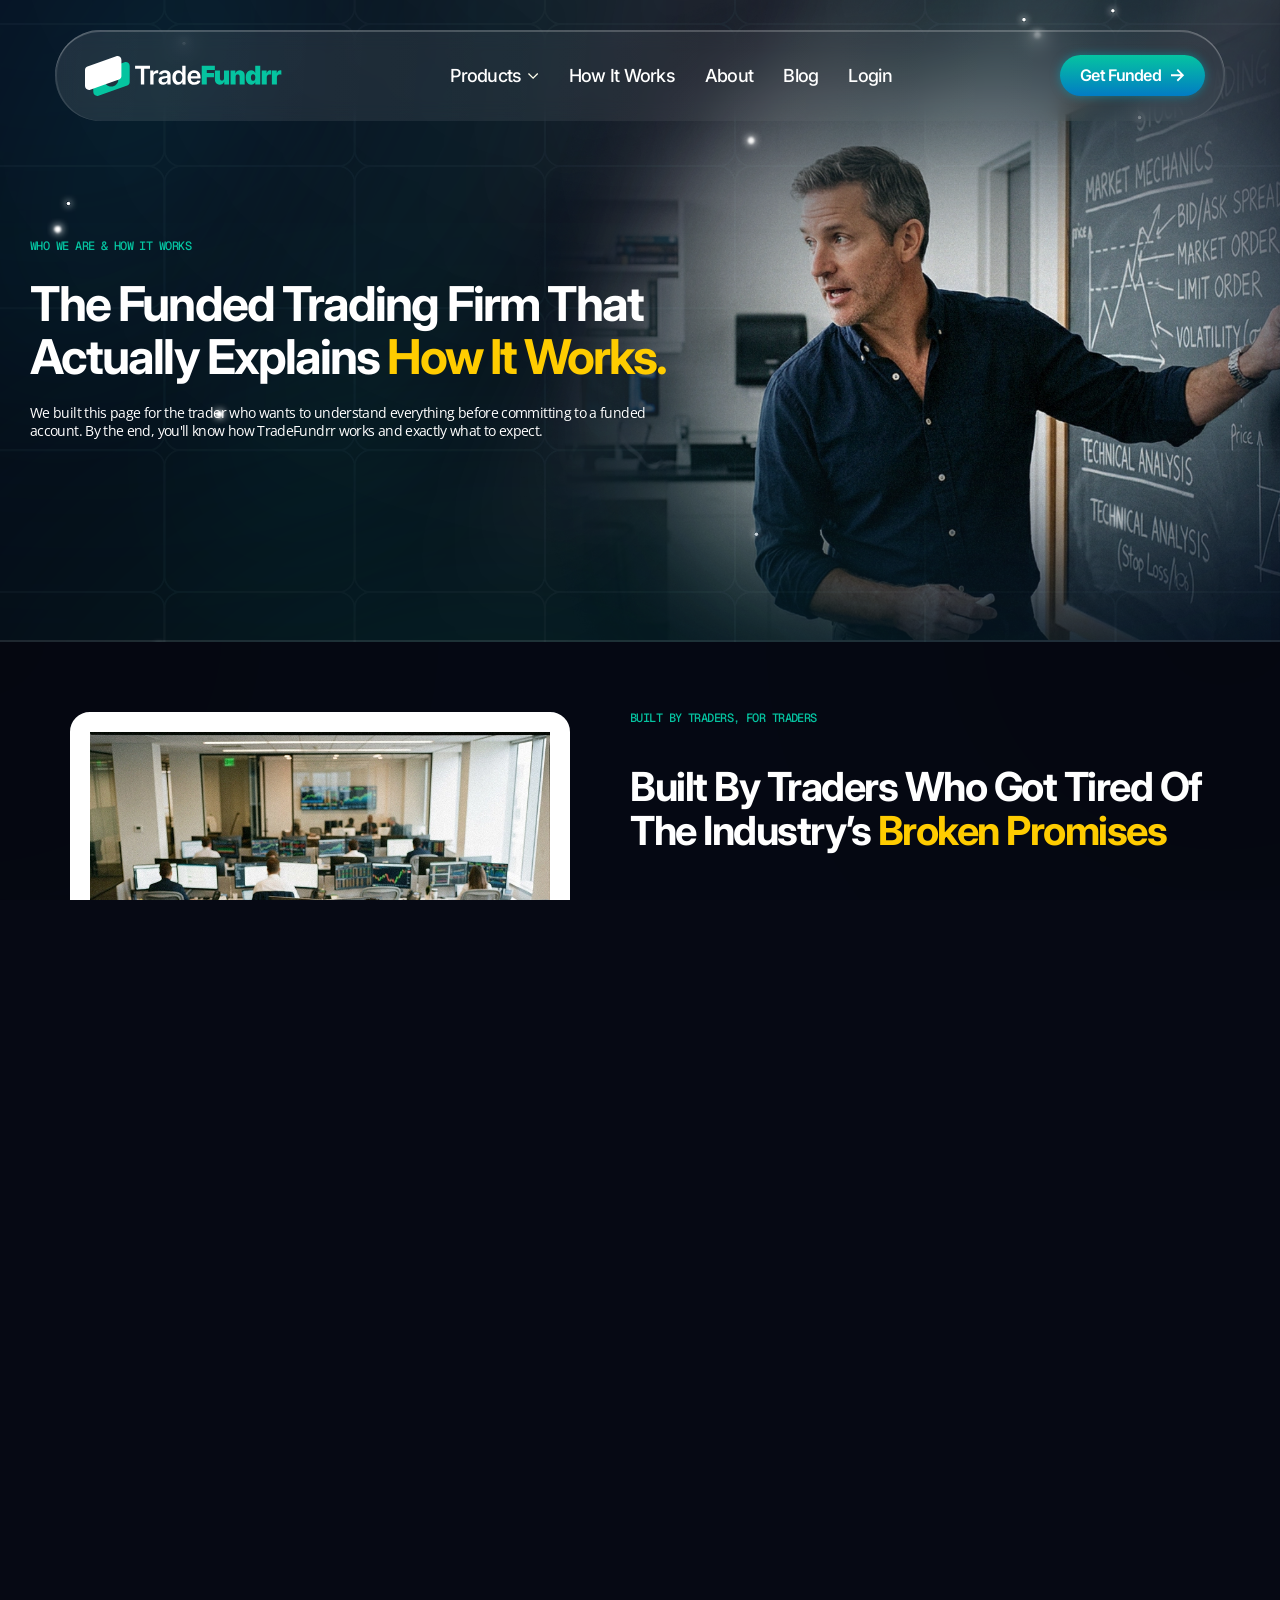
==== commit 1e1c63c1: "copy changes + bug fixes" ====
--- a/pages/about.html
+++ b/pages/about.html
@@ -4,7 +4,7 @@
   <meta charset="UTF-8">
   <meta name="viewport" content="width=device-width, initial-scale=1.0">
   <title>About — TradeFundrr</title>
-  <meta name="description" content="Built by traders who got tired of the industry's broken promises — backed by T3 Trading Group, an SEC-registered broker-dealer.">
+  <meta name="description" content="Built by traders who got tired of the industry's broken promises — partnered with T3 Global for institutional-grade trading technology.">
   <link rel="preconnect" href="https://fonts.googleapis.com">
   <link rel="preconnect" href="https://fonts.gstatic.com" crossorigin>
   <link href="https://fonts.googleapis.com/css2?family=Inter:wght@400;500;600;700;800&family=Open+Sans:wght@400;500;600&family=Geist+Mono:wght@400;500;600&display=swap" rel="stylesheet">
@@ -72,7 +72,7 @@
         The Funded Trading Firm That <br> Actually Explains <span class="accent">How It Works.</span>
       </h1>
       <p class="hero__sub">
-        On this page: who TradeFundrr is, who backs it, how the programs work, how payouts happen, and why the rules are fair. Every question you have before buying, answered here.
+        We built this page for the trader who wants to understand everything before committing to a funded account. By the end, you'll know how TradeFundrr works and exactly what to expect.
       </p>
     </div>
 
@@ -88,14 +88,13 @@
         <img src="../assets/images/about-image.webp" alt="about-image">
       </div>
       <div>
-        <p class="eyebrow">Our story</p>
+        <p class="eyebrow">Built by traders, for traders</p>
         <h2 class="h2 story__title">
-          Built By Traders Who Got Tired Of The Industry's <span class="accent">Broken Promises</span>
+          Built By Traders Who Got Tired Of The Industry’s <span class="accent">Broken Promises</span>
         </h2>
         <div class="story__copy">
-          <p>[P1 — Founding story: who built TradeFundrr, what they were doing before, what they were seeing in the funded trading space. Written in first or close-third person. Specific, not corporate. Approved by Jason/Dawson before publishing.]</p>
-          <p>[P2 — The problem they identified: most prop firms have no real institutional backing, their capital is simulated, and their payout mechanics are structured to minimize payouts rather than deliver them. Written to validate exactly what the skeptical visitor already believes about the industry. Direct, not inflammatory.]</p>
-          <p>[P3 — Why they partnered with T3 Trading Group to build the prop firm they would have wanted to trade at themselves: real capital, SEC-registered backing, weekly payouts, a genuine path to institutional funding. The pivot from problem to solution.]</p>
+          <p>TradeFundrr was founded by Christian Bose, a trader who had spent years inside the financial markets and understood what serious traders actually needed to perform at their best: real capital, fair rules, and a firm they could trust to pay them consistently. The prop firm model had real potential. The execution, almost everywhere, was falling short.</p>
+          <p>The problem wasn't hard to identify. Across the industry, prop firms were collecting challenge fees from thousands of traders, running simulated accounts dressed up as real funding, and building business models that depended on traders failing rather than succeeding. Rules were written to catch people out. Payouts were delayed, disputed, or quietly denied. Support disappeared when traders actually needed it.</p>
         </div>
       </div>
     </div>
@@ -151,35 +150,35 @@
 <section class="programs-section">
   <div class="container">
     <div>
-      <p class="eyebrow">The programs</p>
+      <p class="eyebrow">the programs</p>
       <h2 class="h2">
         Three paths to funded trading. <br>
         <span>Each one <span class="accent">explained in full.</span></span>
       </h2>
       <p class="lead">
-        Choose the program that fits your trading style. Every step, every rule, and every payout detail is on this page — nothing is hidden behind a purchase.
+        Whether you choose Express Funding or a structured evaluation path, here’s exactly what to expect at every step, from simulated trading to performance-based progression.
       </p>
     </div>
 
-    <div class="programs-tabs" data-programs>
+    <div class="programs-tabs short" data-programs>
       <div class="programs-tabs__nav" role="tablist">
-        <button data-tab="instant" class="is-active" role="tab" aria-selected="true">Instant Funding</button>
+        <button data-tab="instant" class="is-active" role="tab" aria-selected="true">Express Funding</button>
         <button data-tab="evaluation" role="tab">Evaluation Account</button>
         <button data-tab="live" role="tab">Path to Live Funding</button>
       </div>
 
       <div class="programs-tabs__panel" data-panel="instant">
-        <p class="lead">Instant Funding gives you immediate access to a funded trading account — no evaluation required. From the moment you activate your account, you're trading real institutional capital.</p>
+        <p class="lead">Express Funding gives you immediate access to a funded account the moment your purchase is confirmed. No evaluation period, no waiting, from day one you're trading with real institutional capital.</p>
 
         <div class="steps">
-          
+
           <div class="col-body">
             <div class="step active">
               <div class="counter">
                 <span>1</span>
               </div>
               <h4>Purchase &amp; Activate</h4>
-              <p>Select your Instant Funding account size. Your funded account is activated immediately — you can begin trading on your chosen platform within hours of purchase.</p>
+              <p>Select your asset class and account size, complete your purchase, and receive your funded account credentials immediately. There's no evaluation phase, no waiting period, and no additional hoops to jump through before you start trading.</p>
             </div>
             <div class="step">
               <div class="counter">
@@ -197,32 +196,32 @@
         </div>
 
         <div class="key-rules">
-          <p class="label">Key rules — instant funding</p>
-          <ul>
-            <li>Rule 1, to be confirmed by Jason</li>
-            <li>Rule 2, to be confirmed by Jason</li>
-            <li>Rule 3, to be confirmed by Jason</li>
+          <p class="label">key rules — instant funding</p>
+          <ul>
+            <li>No minimum trading day requirement</li>
+            <li>Trade at your own pace within the program window</li>
+            <li>Every rule is visible before you start</li>
           </ul>
         </div>
 
         <div class="actions">
-          <a href="pricing.html" class="btn btn--primary">See Instant Funding Programs <span class="arrow"><img src="../assets/images/btn-arrow.svg" alt="btn"></span></a>
+          <a href="pricing.html" class="btn btn--primary">Get Express Funding Today <span class="arrow"><img src="../assets/images/btn-arrow.svg" alt="btn"></span></a>
           <span class="pill"><span><img src="../assets/images/eligible.svg" alt="eligible"></span>Eligible for payout in as few as 5 days</span>
         </div>
       </div>
 
       <div class="programs-tabs__panel"  style="display:none;" data-panel="evaluation">
-        <p class="lead">Instant Funding gives you immediate access to a funded trading account — no evaluation required. From the moment you activate your account, you're trading real institutional capital.</p>
+        <p class="lead">Express Funding gives you immediate access to a funded account the moment your purchase is confirmed. No evaluation period, no waiting, from day one you're trading with real institutional capital.</p>
 
         <div class="steps">
-          
+
           <div class="col-body">
             <div class="step active">
               <div class="counter">
                 <span>1</span>
               </div>
               <h4>Purchase &amp; Activate</h4>
-              <p>Select your Instant Funding account size. Your funded account is activated immediately — you can begin trading on your chosen platform within hours of purchase.</p>
+              <p>Select your asset class and account size, complete your purchase, and receive your funded account credentials immediately. There's no evaluation phase, no waiting period, and no additional hoops to jump through before you start trading.</p>
             </div>
             <div class="step">
               <div class="counter">
@@ -240,32 +239,32 @@
         </div>
 
         <div class="key-rules">
-          <p class="label">Key rules — instant funding</p>
-          <ul>
-            <li>Rule 1, to be confirmed by Jason</li>
-            <li>Rule 2, to be confirmed by Jason</li>
-            <li>Rule 3, to be confirmed by Jason</li>
+          <p class="label">key rules — instant funding</p>
+          <ul>
+            <li>No minimum trading day requirement</li>
+            <li>Trade at your own pace within the program window</li>
+            <li>Every rule is visible before you start</li>
           </ul>
         </div>
 
         <div class="actions">
-          <a href="pricing.html" class="btn btn--primary">See Instant Funding Programs <span class="arrow"><img src="../assets/images/btn-arrow.svg" alt="btn"></span></a>
+          <a href="pricing.html" class="btn btn--primary">Get Express Funding Today <span class="arrow"><img src="../assets/images/btn-arrow.svg" alt="btn"></span></a>
           <span class="pill"><span><img src="../assets/images/eligible.svg" alt="eligible"></span>Eligible for payout in as few as 5 days</span>
         </div>
       </div>
 
       <div class="programs-tabs__panel"  style="display:none;" data-panel="live">
-        <p class="lead">Instant Funding gives you immediate access to a funded trading account — no evaluation required. From the moment you activate your account, you're trading real institutional capital.</p>
+        <p class="lead">Express Funding gives you immediate access to a funded account the moment your purchase is confirmed. No evaluation period, no waiting, from day one you're trading with real institutional capital.</p>
 
         <div class="steps">
-          
+
           <div class="col-body">
             <div class="step active">
               <div class="counter">
                 <span>1</span>
               </div>
               <h4>Purchase &amp; Activate</h4>
-              <p>Select your Instant Funding account size. Your funded account is activated immediately — you can begin trading on your chosen platform within hours of purchase.</p>
+              <p>Select your asset class and account size, complete your purchase, and receive your funded account credentials immediately. There's no evaluation phase, no waiting period, and no additional hoops to jump through before you start trading.</p>
             </div>
             <div class="step">
               <div class="counter">
@@ -283,16 +282,16 @@
         </div>
 
         <div class="key-rules">
-          <p class="label">Key rules — instant funding</p>
-          <ul>
-            <li>Rule 1, to be confirmed by Jason</li>
-            <li>Rule 2, to be confirmed by Jason</li>
-            <li>Rule 3, to be confirmed by Jason</li>
+          <p class="label">key rules — instant funding</p>
+          <ul>
+            <li>No minimum trading day requirement</li>
+            <li>Trade at your own pace within the program window</li>
+            <li>Every rule is visible before you start</li>
           </ul>
         </div>
 
         <div class="actions">
-          <a href="pricing.html" class="btn btn--primary">See Instant Funding Programs <span class="arrow"><img src="../assets/images/btn-arrow.svg" alt="btn"></span></a>
+          <a href="pricing.html" class="btn btn--primary">Get Express Funding Today <span class="arrow"><img src="../assets/images/btn-arrow.svg" alt="btn"></span></a>
           <span class="pill"><span><img src="../assets/images/eligible.svg" alt="eligible"></span>Eligible for payout in as few as 5 days</span>
         </div>
       </div>
@@ -307,18 +306,18 @@
 <section class="how-it-works complex" id="how-it-works">
   <div class="what-box">
     <p>Payout eligibility window</p>
-    <span>Your account enters the payout eligibility window based on your program — in as few as [X] days for Instant Funding or [X] days for Evaluation Account completion.</span>
+    <span>Payout eligibility opens on a weekly cycle. Once you've hit your profit target within the program rules, you enter the eligible window and can submit your payout request. Eligibility resets weekly, so consistent performers can request payouts on a regular, predictable schedule.</span>
   </div>
   <div class="container">
     <div class="how-it-works__head">
-      <p class="eyebrow">getting paid</p>
-      <h2 class="how-it-works__title h2">The payout process, step by step. <br> <span class="accent">Nothing hidden.</span></h2>
-      <span>Every TradeFundrr payout follows the same transparent weekly cycle — backed by T3 Trading Group's regulated capital infrastructure.</span>
+      <p class="eyebrow">How Our Payout Process Works</p>
+      <h2 class="how-it-works__title h2">Hit Your Target. Request Your Payout. Get Paid.  <span class="accent">Here’s Every Step.</span></h2>
+      <span>Payouts run on a weekly cycle, partnered with T3 Global. Here's the full process from eligibility to payment…</span>
     </div>
 
     <div class="weekly">
       <span><img src="../assets/images/grey-check.svg" alt="grey-check"></span>
-      <p>Weekly payout cycle — every week, on time. Payouts are a legal obligation, not a business decision.</p>
+      <p>Weekly Payouts. Partnered with T3 Global. Processed on time, every time.</p>
     </div>
   </div>
   <img src="../assets/images/getting-paid.svg" alt="payout-back">
@@ -329,18 +328,17 @@
   <div class="container">
     <div class="cta-block__inner">
       <h2 class="cta-block__title">
-        <span class="accent">You understand how it works.<br></span>
-        <span>Here's where you choose your account.</span>
+        <span class="accent">You Know How Our Programs Work.<br></span>
+        <span>The Next Step Is Choosing Yours...</span>
       </h2>
       <p class="cta-block__sub">
-        Every TradeFundrr program comes with weekly payouts, <br>
-        T3 institutional backing, and real human support.
+        View our full range of funding programs, account sizes, and pricing on the Plans &amp; Pricing page. Everything you need to make your decision is there…
       </p>
       <div class="btn-row">
-        <a href="pricing.html" class="btn btn--primary">View all plans <span class="arrow"><img src="../assets/images/btn-arrow.svg" alt="btn-arrow"></span></a>
+        <a href="pricing.html" class="btn btn--primary">View All Plans <span class="arrow"><img src="../assets/images/btn-arrow.svg" alt="btn-arrow"></span></a>
         <div class="tick-row">
-          <span class="tick"><span><img src="../assets/images/list-mark.svg" alt="list-mark"></span> No long-term commitment</span>
-          <span class="tick"><span><img src="../assets/images/list-mark.svg" alt="list-mark"></span> Clear rules before you buy</span>
+          <span class="tick"><span><img src="../assets/images/list-mark.svg" alt="list-mark"></span> No hidden rules</span>
+          <span class="tick"><span><img src="../assets/images/list-mark.svg" alt="list-mark"></span> Weekly payout eligibility</span>
         </div>
       </div>
       
@@ -353,9 +351,9 @@
 <section class="platforms">
   <div class="container">
     <p class="eyebrow">the platforms</p>
-    <h2 class="h2">Professional-grade trading platforms. <br>
-    The same ones <span class="accent">Institutional desks use.</span></h2>
-    <p class="lead">Every TradeFundrr payout follows the same transparent weekly cycle — backed by T3 Trading Group's regulated capital infrastructure.</p>
+    <h2 class="h2">The Tools Serious Traders Need. <br>
+    <span class="accent">Here’s What We use...</span></h2>
+    <p class="lead">The platform you trade on matters. Here's what TradeFundrr uses across each asset class, and why it gives our funded traders a genuine professional edge…</p>
     <div class="double__box">
       <div class="box">
         <img src="../assets/images/card-layer-1.svg" alt="card-layer-1">
@@ -367,7 +365,7 @@
           <span>stocks, options</span>
         </div>
         <div class="desc">
-          <p>DXTrade is a professional trading platform built by the same development team behind thinkorswim and TastyTrade — a lineage that serious options traders recognize immediately. Full multi-leg options order entry, depth of market, and advanced charting on a platform designed for professional trading workflows.</p>
+          <p>DXTrade is built by Devexperts, the same development team behind ThinkOrSwim and TastyTrade. Options traders who have used those platforms will recognize the execution quality immediately. TradeFundrr's options program runs on DXTrade, giving funded traders the same professional-grade tools used by active options traders across the industry.</p>
           <ul>
             <li><span><img src="../assets/images/grey-check.svg" alt="grey-check"></span> Stocks Funded Accounts</li>
             <li><span><img src="../assets/images/grey-check.svg" alt="grey-check"></span> Options Funded Accounts</li>
@@ -385,10 +383,9 @@
           <span>futures</span>
         </div>
         <div class="desc">
-          <p>NinjaTrader is the dominant platform for professional futures trading in North America — futures traders who already use it will find nothing to learn and everything to gain. Full DOM visibility, NinjaScript algorithmic trading support, and direct execution on CME products.</p>
-          <ul>
-            <li><span><img src="../assets/images/grey-check.svg" alt="grey-check"></span> Stocks Funded Accounts</li>
-            <li><span><img src="../assets/images/grey-check.svg" alt="grey-check"></span> Options Funded Accounts</li>
+          <p>NinjaTrader is one of the most widely used platforms in professional futures trading. Futures traders already know it: fast execution, deep customization, and the kind of data infrastructure that serious futures trading requires. TradeFundrr's futures programs run on NinjaTrader as standard.</p>
+          <ul>
+            <li><span><img src="../assets/images/grey-check.svg" alt="grey-check"></span> Futures Accounts</li>
           </ul>
         </div>
       </div>
@@ -400,11 +397,11 @@
 
 <section class="rules">
   <div class="container">
-    <p class="eyebrow">The rules</p>
+    <p class="eyebrow">the rules</p>
     <h2 class="h2"><span class="accent">Every rule explained.</span> <br>
     Every rule visible before you buy.</h2>
-    <p class="lead">TradeFundrr's rules exist for one reason: to make sure payouts are real and <br> sustainable. Here's what each rule is — and why it's there.</p>
-    <div class="rules__box">
+    <p class="lead">TradeFundrr's Rules Exist To Protect Your Payouts, Not To Catch You Out. Here's Every One Of Them…</p>
+    <div class="rules__box short">
       <table>
         <tr>
           <th>rule</th>
@@ -416,7 +413,7 @@
             <p class="smaller">Confirmed value</p>
           </td>
           <td>
-            <p class="desc">[Explanation — protects the trader from a single bad session erasing their progress and protects the firm's ability to continue paying traders. Written as protection, not restriction.]</p>
+            <p class="desc">Protects your account from a single bad session wiping out multiple days of gains. A daily cap on losses means one difficult trading day doesn't end your funded account, it's a safeguard, not a penalty.</p>
           </td>
         </tr>
 
@@ -427,7 +424,7 @@
             <p class="smaller">Confirmed value</p>
           </td>
           <td>
-            <p class="desc">[Explanation — sets the total risk boundary across the life of the account. Exists so that consistent traders are funded long-term.]</p>
+            <p class="desc">Defines the total loss threshold for the account. Drawdown limits exist in every professional trading environment. This one ensures the capital behind your account is protected and that payouts remain sustainable for all funded traders.</p>
           </td>
         </tr>
 
@@ -438,7 +435,7 @@
             <p class="smaller">Confirmed value</p>
           </td>
           <td>
-            <p class="desc">[Explanation — establishes the performance threshold that qualifies a trader for payout. Ensures payouts go to traders who are demonstrably profitable.]</p>
+            <p class="desc">Defines the performance threshold for payout eligibility. The profit target isn't arbitrary, it's the benchmark that confirms a trader has demonstrated a genuine, repeatable edge rather than reaching profitability through a single large position or outlier trade.</p>
           </td>
         </tr>
 
@@ -449,26 +446,25 @@
             <p class="smaller">Confirmed value</p>
           </td>
           <td>
-            <p class="desc">[Explanation — prevents single-trade spikes from qualifying for payout. Ensures consistent performance over time.]</p>
+            <p class="desc">Sets a floor on how quickly positions can be opened and closed. This exists to ensure funded trading reflects genuine market engagement rather than exploiting very short-term inefficiencies that don't apply in institutional trading environments.</p>
           </td>
         </tr>
 
         <tr>
           <td>
             <span>News Trading Rules</span>
-            <p class="smaller">Confirmed value</p>
-          </td>
-          <td>
-            <p class="desc">[Explanation — manages the risk of holding positions through high-volatility events that can cause extreme, unforeseeable moves.]</p>
+          </td>
+          <td>
+            <p class="desc">The minutes around major news releases can produce price action that no risk management framework can reliably contain. This rule protects funded traders from breaching their loss limits through events outside their control, and protects TradeFundrr's ability to process payouts reliably.</p>
           </td>
         </tr>
       </table>
     </div>
     <div class="hidden__rules">
       <span><img src="../assets/images/grey-check.svg" alt="grey-check"></span>
-      <p>No hidden rules. No rule changes after activation. Every parameter listed above is locked in before you buy — and it stays that way.</p>
-    </div>
-    <a href="why-us.html" class="btn">Have a rules question? Talk to our team <span class="arrow"><img src="../assets/images/btn-arrow.svg" alt="btn-arrow"></span></a>
+      <p>No hidden rules, no gotchas. Every TradeFundrr rule is visible before you buy, and every one of them is listed on the individual program pages…</p>
+    </div>
+    <a href="why-us.html" class="btn">Have a rules question? Talk to our team<span class="arrow"><img src="../assets/images/btn-arrow.svg" alt="btn-arrow"></span></a>
   </div>
 </section>
 
@@ -480,13 +476,13 @@
       </div>
       <div>
         <div class="real-support__head">
-          <p class="eyebrow">Real human support</p>
+          <p class="eyebrow">real human support</p>
           <h2 class="h2">
             The team behind TradeFundrr
             is made up of <span class="accent">real traders.</span>
           </h2>
           <p class="lead">
-            [Body copy TBD — establishes that TradeFundrr support is staffed by people who actually trade, understand funded account mechanics, and can answer specific questions about rules, platforms, and payouts. Warm, specific, first-person-adjacent tone. Written by or approved by Jason/Dawson.]
+            When you're managing real capital, you need real support. At TradeFundrr, every support interaction goes to a real member of our team who understands the platform, knows the rules, and can actually resolve your issue…
           </p>
         </div>
         <div class="real-support__cards">
@@ -503,16 +499,8 @@
               <span><img src="../assets/images/ic-2.svg" alt="ic-1"></span>
               <span class="symbol">+</span>
             </div>
-            <h4>Zoom Sessions</h4>
-            <p >Book a 30-min call with a real trader — get answers in plain language.</p>
-          </div>
-          <div class="card">
-            <div class="icon">
-              <span><img src="../assets/images/ic-3.svg" alt="ic-1"></span>
-              <span class="symbol">+</span>
-            </div>
             <h4>Email Support</h4>
-            <p >Replied to by humans, not auto-responders. Same day on weekdays.</p>
+            <p>Send a message and get a response from a real person — not a ticketing system, not an AI reply, not a 3-day wait.</p>
           </div>
         </div>
       </div>
@@ -526,7 +514,7 @@
         <span style="color:#fc0;display:block">Real traders.</span>
         Getting paid every week.
       </h2>
-      <a href="why-us.html" class="btn">See the full proof library <span class="arrow"><img src="../assets/images/btn-arrow.svg" alt="btn-arrow"></span></a>
+      <a href="why-us.html" class="btn">See More Trader Results <span class="arrow"><img src="../assets/images/btn-arrow.svg" alt="btn-arrow"></span></a>
   </div>
 </section>
 
@@ -535,20 +523,20 @@
     <div class="cta-block__inner">
       <p class="eyebrow">get started</p>
       <h2 class="cta-block__title">
-        <span>You now know how this works.</span>
-        <span class="accent">Choose your account.</span>
+        <span>You’ve Done Your Research.</span>
+        <span class="accent">Now Choose your account.</span>
       </h2>
       <p class="cta-block__sub">
-        TradeFundrr funded accounts are backed by T3 Trading Group, an SEC-registered broker-dealer. Weekly payouts, transparent rules, and real humans ready to help.
+        View our full range of funded accounts, rules, and pricing on the Plans &amp; Pricing page. Everything is listed clearly, meaning no surprises or hidden conditions…
       </p>
       <div class="btn-row">
-        <a href="pricing.html" class="btn btn--primary">View all plans <span class="arrow"><img src="../assets/images/btn-arrow.svg" alt="btn-arrow"></span></a>
+        <a href="pricing.html" class="btn btn--primary">View Plans &amp; Pricing <span class="arrow"><img src="../assets/images/btn-arrow.svg" alt="btn-arrow"></span></a>
         <a href="#" class="btn btn--glass">Talk to someone on the team first</a>
       </div>
       <div class="tick-row">
         <span class="tick"><span><img src="../assets/images/list-mark.svg" alt="list-mark"></span>Weekly payouts</span>
-        <span class="tick"><span><img src="../assets/images/list-mark.svg" alt="list-mark"></span>Real institutional capital</span>
-        <span class="tick"><span><img src="../assets/images/list-mark.svg" alt="list-mark"></span>Phone &amp; Zoom support</span>
+        <span class="tick"><span><img src="../assets/images/list-mark.svg" alt="list-mark"></span>Transparent rules</span>
+        <span class="tick"><span><img src="../assets/images/list-mark.svg" alt="list-mark"></span>Phone &amp; Email support</span>
       </div>
       <div class="broker-desc">
         <p><span><img src="../assets/images/broker-image.svg" alt="broker-image"></span>SEC Registered Broker-Dealer</p>
@@ -563,7 +551,7 @@
   <div class="container">
     <div class="outer__newsletter">
       <span>tradefundrr newsletter</span>
-      <h2><span>Stay ahead of the market.</span> Stay ahead of the field.</h2>
+      <h2><span class="accent">Stay ahead of the market.</span> Stay ahead of the field.</h2>
       <p>Payout highlights, trader spotlights, funded account news, and exclusive promotions — delivered directly to your inbox. Join thousands of traders already on the list.</p>
       <form action="">
         <div class="group__input">
@@ -585,7 +573,7 @@
         <a href="../index.html" class="navbar__logo" aria-label="TradeFundrr">
           <img src="../assets/images/logo.svg" alt="logo">
         </a>
-        <p>Professional funded tracking backed by T3 Trading Group, an SEC registered broker-dealer. Trade with institutional capital.</p>
+        <p>The Prop Firm Partnered With T3 Global</p>
         <div class="socials">
         <ul>
           <li>
@@ -642,7 +630,7 @@
           </ul>
         </div>
         <div class="site-footer__col">
-          <h5>Company</h5>
+          <h5>company</h5>
           <ul>
             <li><a href="about.html">About</a></li>
             <li><a href="../index.html#how-it-works">How It Works</a></li>
@@ -652,11 +640,10 @@
           </ul>
         </div>
         <div class="site-footer__col">
-          <h5>Support</h5>
+          <h5>support</h5>
           <ul>
             <li><a href="tel:+15550000000">Phone: (555) 000-0000</a></li>
             <li><a href="mailto:support@tradefundrr.com">Email: support@tradefundrr.com</a></li>
-            <li><a href="#">Book a Zoom Call</a></li>
           </ul>
         </div>
       </div>
--- a/assets/css/main.css
+++ b/assets/css/main.css
@@ -575,8 +575,8 @@
     border-radius: 20px;
     background: hsla(0, 0%, 100%, 0.04);
     border: 1px solid hsla(0, 0%, 100%, 0.1);
-    backdrop-filter: blur(100px);
-    -webkit-backdrop-filter: blur(100px);
+    backdrop-filter: blur(30px);
+    -webkit-backdrop-filter: blur(30px);
     box-shadow: 0 30px 60px rgba(0, 0, 0, 0.45);
     opacity: 0;
     visibility: hidden;
@@ -833,7 +833,7 @@
     border-radius: 20px;
     border: 1px solid hsla(0, 0%, 100%, 0.1);
     background: hsla(0, 0%, 100%, 0.04);
-    backdrop-filter: blur(100px);
+    backdrop-filter: blur(30px);
     padding: 45px 40px;
     display: flex;
     flex-direction: column;
@@ -1263,7 +1263,7 @@
     padding: 40px 45px;
     background: linear-gradient(180deg, rgba(5, 196, 161, 0.1) 0%, rgba(2, 124, 196, 0.1) 100%);
     box-shadow: 0 0 30px rgba(4, 159, 180, 0.2);
-    backdrop-filter: blur(100px);
+    backdrop-filter: blur(30px);
 }
 .institutional__card .badge {
     width: 60px;
@@ -1774,7 +1774,7 @@
     background: hsla(0, 0%, 100%, 0.04);
     border: 2px solid hsla(0, 0%, 100%, 0.1);
     border-bottom: 0;
-    backdrop-filter: blur(100px);
+    backdrop-filter: blur(30px);
     cursor: pointer;
     transition: all 0.2s;
 }
@@ -1795,7 +1795,7 @@
     border-radius: 0 20px 20px 20px;
     background: linear-gradient(180deg, rgba(5, 196, 161, 0.1) 0%, rgba(2, 124, 196, 0.1) 100%);
     box-shadow: 0 0 60px rgba(4, 159, 180, 0.2);
-    backdrop-filter: blur(100px);
+    backdrop-filter: blur(30px);
 }
 .programs-tabs__panel.is-hidden {
     display: none;
@@ -2018,7 +2018,7 @@
     border-radius: 20px;
     border: 1px solid hsla(0, 0%, 100%, 0.1);
     background: hsla(0, 0%, 100%, 0.04);
-    backdrop-filter: blur(100px);
+    backdrop-filter: blur(30px);
     display: flex;
     flex-direction: column;
     gap: 30px;
@@ -2226,7 +2226,7 @@
     border-radius: 20px;
     background: linear-gradient(180deg, rgba(5, 196, 161, 0.1) 0%, rgba(2, 124, 196, 0.1) 100%);
     box-shadow: 0 0 60px rgba(4, 159, 180, 0.2);
-    backdrop-filter: blur(100px);
+    backdrop-filter: blur(30px);
     max-width: 620px;
 }
 .help-choose__result .pill {
@@ -2288,7 +2288,7 @@
     border-radius: 20px;
     background: linear-gradient(180deg, rgba(5, 196, 161, 0.1) 0%, rgba(2, 124, 196, 0.1) 100%);
     box-shadow: 0 0 30px rgba(4, 159, 180, 0.2);
-    backdrop-filter: blur(100px);
+    backdrop-filter: blur(30px);
     display: flex;
     flex-direction: column;
     gap: 30px;
@@ -2356,7 +2356,7 @@
     border: 1px solid hsla(0, 0%, 100%, 0.1);
     border-radius: 20px;
     background: hsla(0, 0%, 100%, 0.04);
-    backdrop-filter: blur(100px);
+    backdrop-filter: blur(30px);
     display: grid;
     grid-template-columns: 30px 1fr;
     gap: 30px;
@@ -3756,7 +3756,7 @@
 .platforms .double__box .box{
     border-radius: 20px;
     border:1px solid rgba(255,255,255,.1);
-    backdrop-filter:blur(200px);
+    backdrop-filter:blur(40px);
     padding:35px 30px;
     background-color:rgba(255,255,255,.04);
 }
@@ -4109,7 +4109,7 @@
     border:2px solid #05C4A1;
     border-radius: 20px;
     box-shadow:0px 0px 20px rgba(4,159,189,.2);
-    backdrop-filter:blur(200px);
+    backdrop-filter:blur(40px);
     background:linear-gradient(to bottom , rgba(5,196,161,.24) , rgba(2,124,196,.24));
 }
 .article .container .media{
@@ -4405,7 +4405,7 @@
     padding:10px;
     background-color:rgba(255,255,255,.04);
     border:1px solid rgba(255,255,255,.1);
-    backdrop-filter:blur(200px);
+    backdrop-filter:blur(40px);
     border-radius: 20px;
 }
 .platforms__articles .double .media{
@@ -6335,8 +6335,37 @@
             mask: url("data:image/svg+xml;utf8,<svg xmlns='http://www.w3.org/2000/svg' viewBox='0 0 24 24'><path d='M12 2l3.09 6.26L22 9.27l-5 4.87 1.18 6.88L12 17.77l-6.18 3.25L7 14.14 2 9.27l6.91-1.01z'/></svg>") center/contain no-repeat;
 }
 
-/* Responsive */
+
+.comparison__cards.smaller{
+    max-width: 998px;
+}
+
+
+.programs-tabs.short{
+    max-width: 900px;
+}
+.rules__box.short{
+    max-width: 1010px;
+}
+.trader-payouts__head .lead{
+    max-width: 640px;
+}
+.cta-block__inner.longer{
+    max-width: 1040px;
+}
+.why__us .h2{
+    margin-bottom: 30px;
+}
+.why__us p.lead{
+    color:#fff;
+}
+.why__us .grid{
+    margin-top: 80px;
+}
 @media (max-width: 1140px) {
+    .why__us .grid{
+        margin-top: 40px;
+    }
     .trader-payouts__row {
         grid-template-columns: 1fr;
         gap: 50px;
@@ -6353,7 +6382,6 @@
     .trader-payouts__cta { font-size: 14px; padding: 0 18px; min-height: 44px; }
     .trader-payouts__rating { font-size: 14px; }
 }
-
 
 .trader-payouts__row{
     display: flex;
@@ -6892,7 +6920,7 @@
     }
 }
 .real-support__inner{
-    max-width: 600px;
+    max-width: 480px;
     margin-left: auto;
     width: 100%;
 }
@@ -6998,6 +7026,14 @@
     background-size: cover;
     background-position: center;
  }
+.story__row{
+    max-width: 1140px;
+    margin-left: auto;
+    margin-right: auto;
+}
+.hero__title.smaller{
+    font-size: 58px;
+}
 @media (max-width: 1140px){
     .help__me--choose .form__box .step>.title>h2{
         font-size: 19px;
@@ -7506,6 +7542,9 @@
         margin-bottom: 15px;
         font-size: 14px;
     }
+    .hero__text{
+        max-width: 100%;
+    }
 
 }
 .comparison__list.comparison__list--bad li span , .comparison__card .comparison__list li span{
@@ -7640,6 +7679,21 @@
     border-bottom:2px solid rgba(255,255,255,.1);
 }
 @media (max-width: 767px){
+    .rules .lead br{
+        display: none;
+    }
+    .payout__proof .h2 br{
+        display: none;
+    }
+    .why__us .h2{
+        margin-bottom: 20px;
+    }
+    .why__us p.lead br{
+        display: none;
+    }
+    .hero__title.smaller{
+        font-size: 36px!important;
+    }
     .help__me--choose .recommend__plan .btns{
         flex-direction: column;
         align-items: center;
@@ -8105,7 +8159,7 @@
         max-width: 18px;
     }
     .hero__text{
-        max-width: 540px;
+        max-width: 100%;
     }
     .tick-row{
         gap:8px;
@@ -8160,7 +8214,16 @@
 .h2 , .cta-block__title , .outer__newsletter h2{
     text-transform: capitalize;
 }
+.comparison__head.longer{
+    max-width: 1040px;
+}
+.comparison .lead{
+    max-width: 640px;
+}
 @media (max-width: 480px){
+    .comparison .btn.smaller{
+        font-size: 12px;
+    }
     .plan__box .hyperlinks__box{
         grid-template-columns: 1fr;
         margin-bottom: 20px;
@@ -8401,9 +8464,41 @@
 .nav-toggle.is-active span:nth-child(2) { opacity: 0; }
 .nav-toggle.is-active span:nth-child(3) { transform: translateY(-7px) rotate(-45deg); }
 
+.sound-familiar .sound-familiar__card ul li>span img{
+    min-width: 18px;
+}
 body.no-scroll { overflow: hidden; }
 
+.rules  p.lead{
+    max-width: 550px;
+}
+.hero.long-one.flex .switcher{
+    margin-top: 0px;
+}
+.hero .video__wrapper{
+    margin-top: 15px;
+}
+.verified__viewers p.lead{
+    max-width: 650px;
+    color:#fff;
+}
+.reassurance.double .reassurance__grid{
+    grid-template-columns: repeat(2 ,1fr);
+    max-width: 840px;
+    margin-left: auto;
+    margin-right: auto;
+}
+.sound-familiar__title{
+    font-size: 36px;
+    max-width: 670px;
+}
+.sound-familiar__card{
+    max-width: 670px;
+}
 @media (max-width: 1140px) {
+    .hero__title.smaller{
+        font-size: 48px;
+    }
     .nav-toggle { display: inline-flex; margin-left: auto; }
     .nav-toggle{
         border-radius: 250px;
@@ -8560,3 +8655,77 @@
     .nav-toggle { width: 40px; height: 40px; }
     .navbar > .navbar__cta { display: none; }
 }
+
+/* ===== Scroll-performance overrides ===== */
+/* Isolate each major section so paints / blur compositing stay local instead of cascading */
+.hero,
+.reassurance,
+.comparison,
+.markets,
+.how-it-works,
+.trader-payouts,
+.institutional,
+.real-support,
+.cta-block,
+.plans,
+.numbers,
+.faq,
+.get-started,
+.platforms,
+.newsletter__wrapper,
+.site-footer {
+    contain: layout paint style;
+}
+
+/* Skip rendering for off-screen sections (modern browsers); also reserves space so layout doesn't shift */
+.reassurance,
+.comparison,
+.markets,
+.trader-payouts,
+.institutional,
+.real-support,
+.plans,
+.numbers,
+.faq,
+.platforms,
+.newsletter__wrapper,
+.site-footer {
+    content-visibility: auto;
+    contain-intrinsic-size: 1px 800px;
+}
+
+/* The hero background is a 44 KB SVG with 29 filters / 34 gaussian blurs — promote it to its own
+   compositor layer so the browser rasterizes it once instead of every scroll frame */
+.hero {
+    will-change: transform;
+    transform: translateZ(0);
+}
+
+/* Mobile / low-power devices: backdrop-filter is the single biggest scroll-jank cause. Drop it on touch
+   devices where it costs the most and benefits the least (small screens make the blur barely visible). */
+@media (hover: none) and (pointer: coarse) {
+    .navbar::before,
+    .navbar .has-sub .dropdown,
+    .card,
+    .btn--glass,
+    .comparison__card,
+    .markets__card,
+    .plans__card,
+    .real-support__cards .card,
+    .platforms .double__box .box,
+    .qa,
+    .faq .qa {
+        backdrop-filter: none !important;
+        -webkit-backdrop-filter: none !important;
+    }
+}
+
+/* Honor user reduced-motion / reduced-transparency: kill blur compositing entirely */
+@media (prefers-reduced-transparency: reduce), (prefers-reduced-motion: reduce) {
+    *,
+    *::before,
+    *::after {
+        backdrop-filter: none !important;
+        -webkit-backdrop-filter: none !important;
+    }
+}
